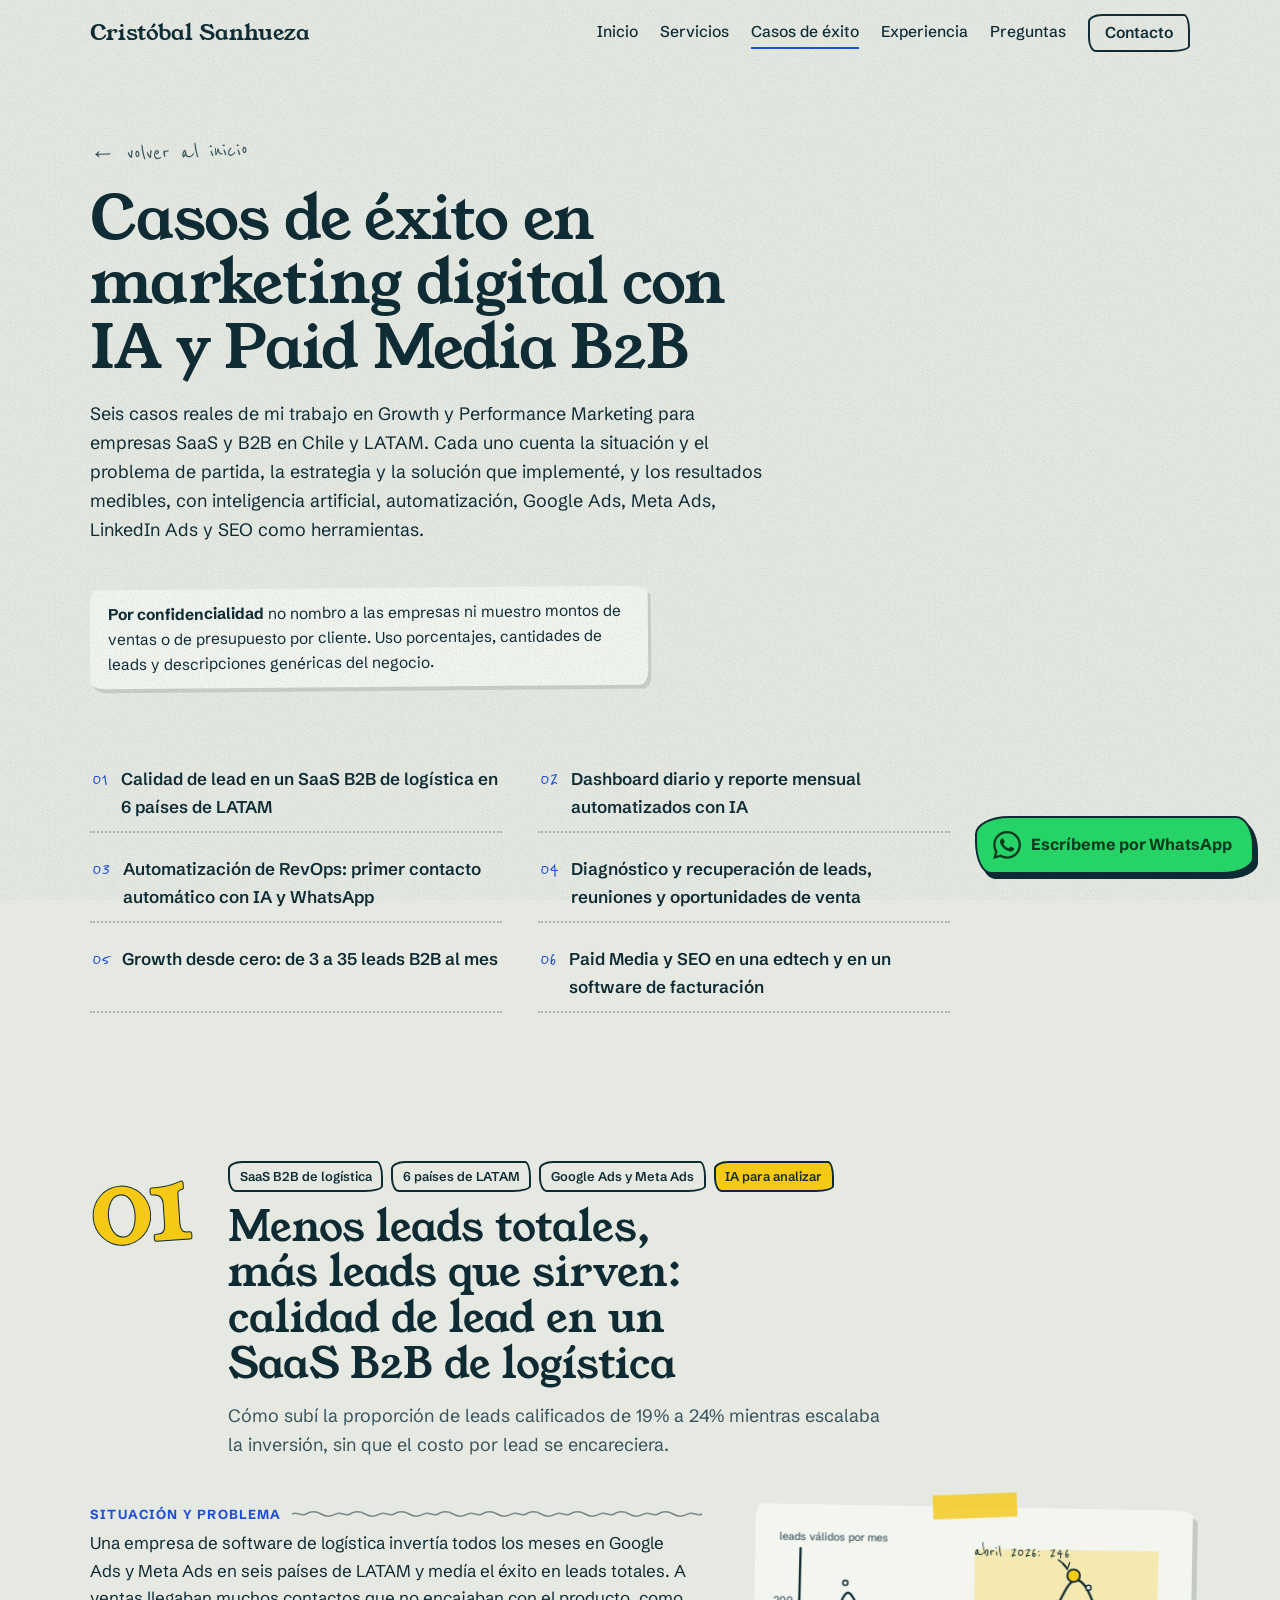
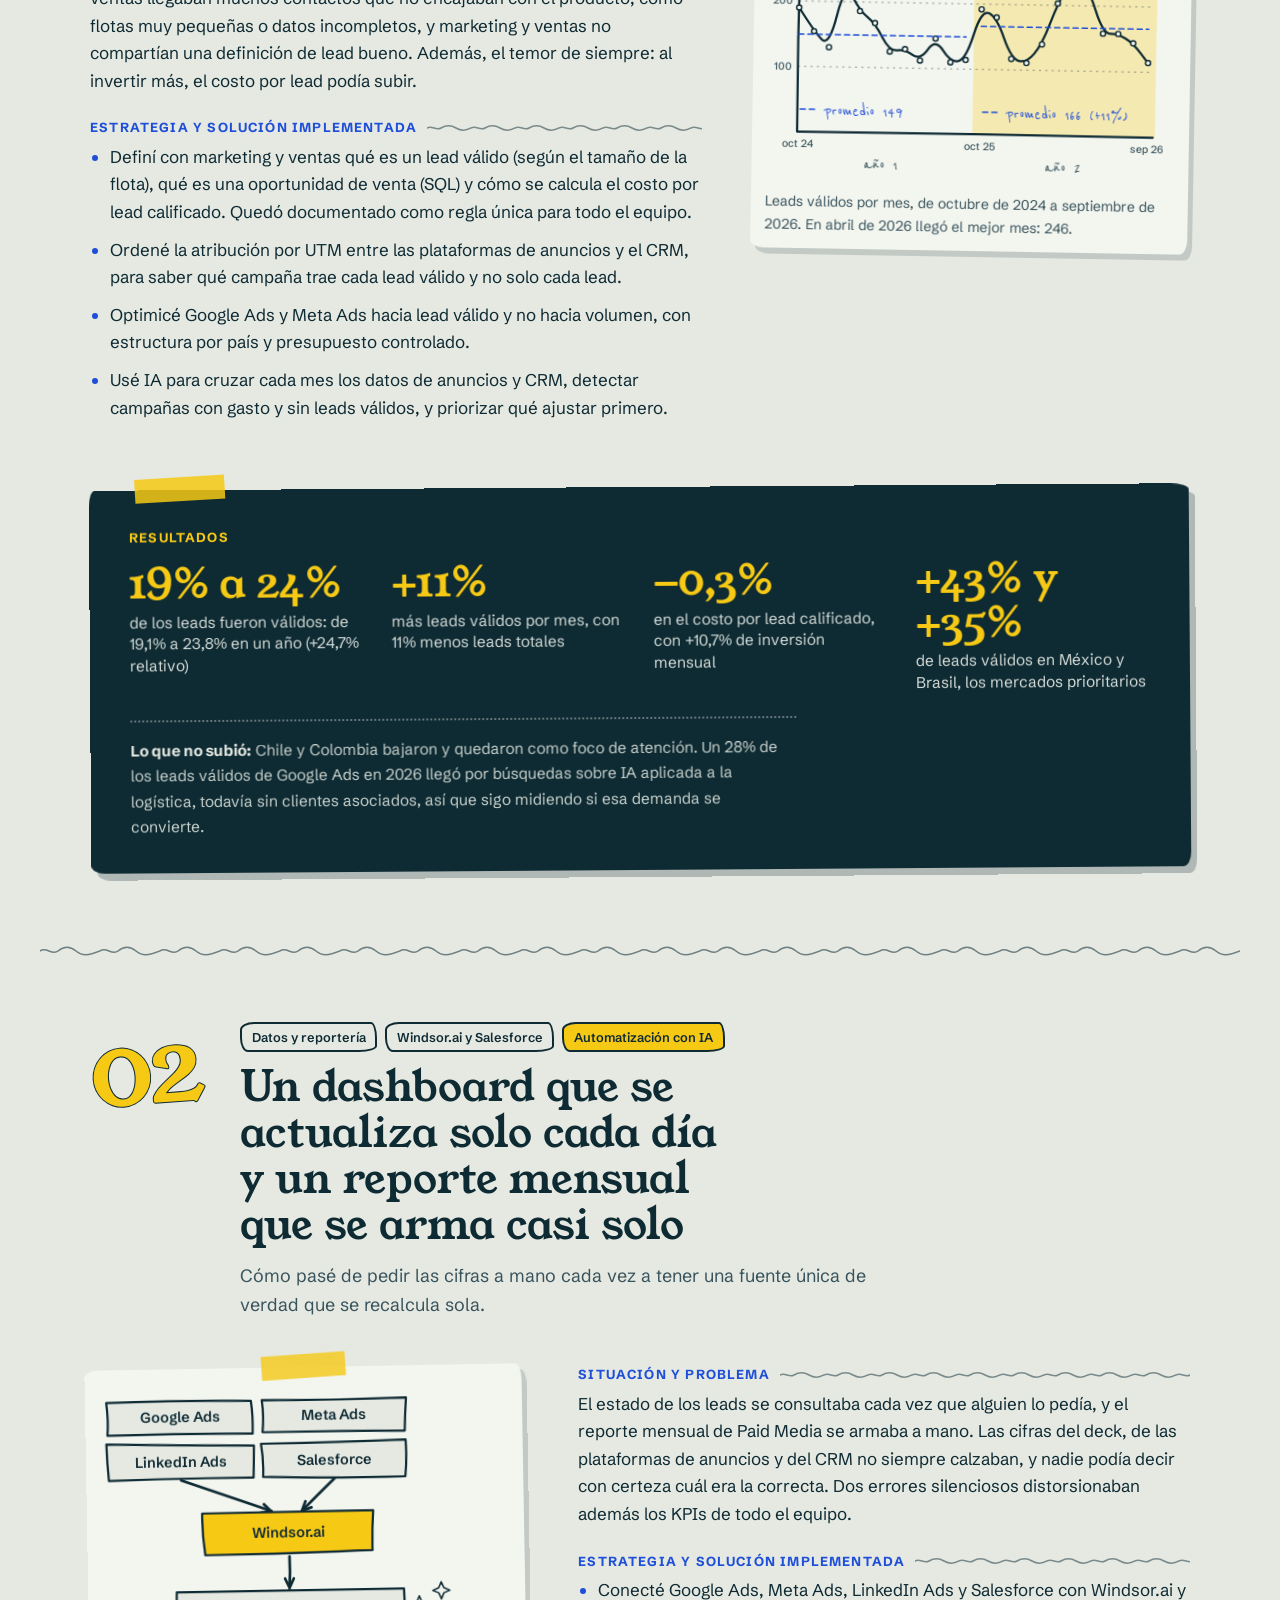
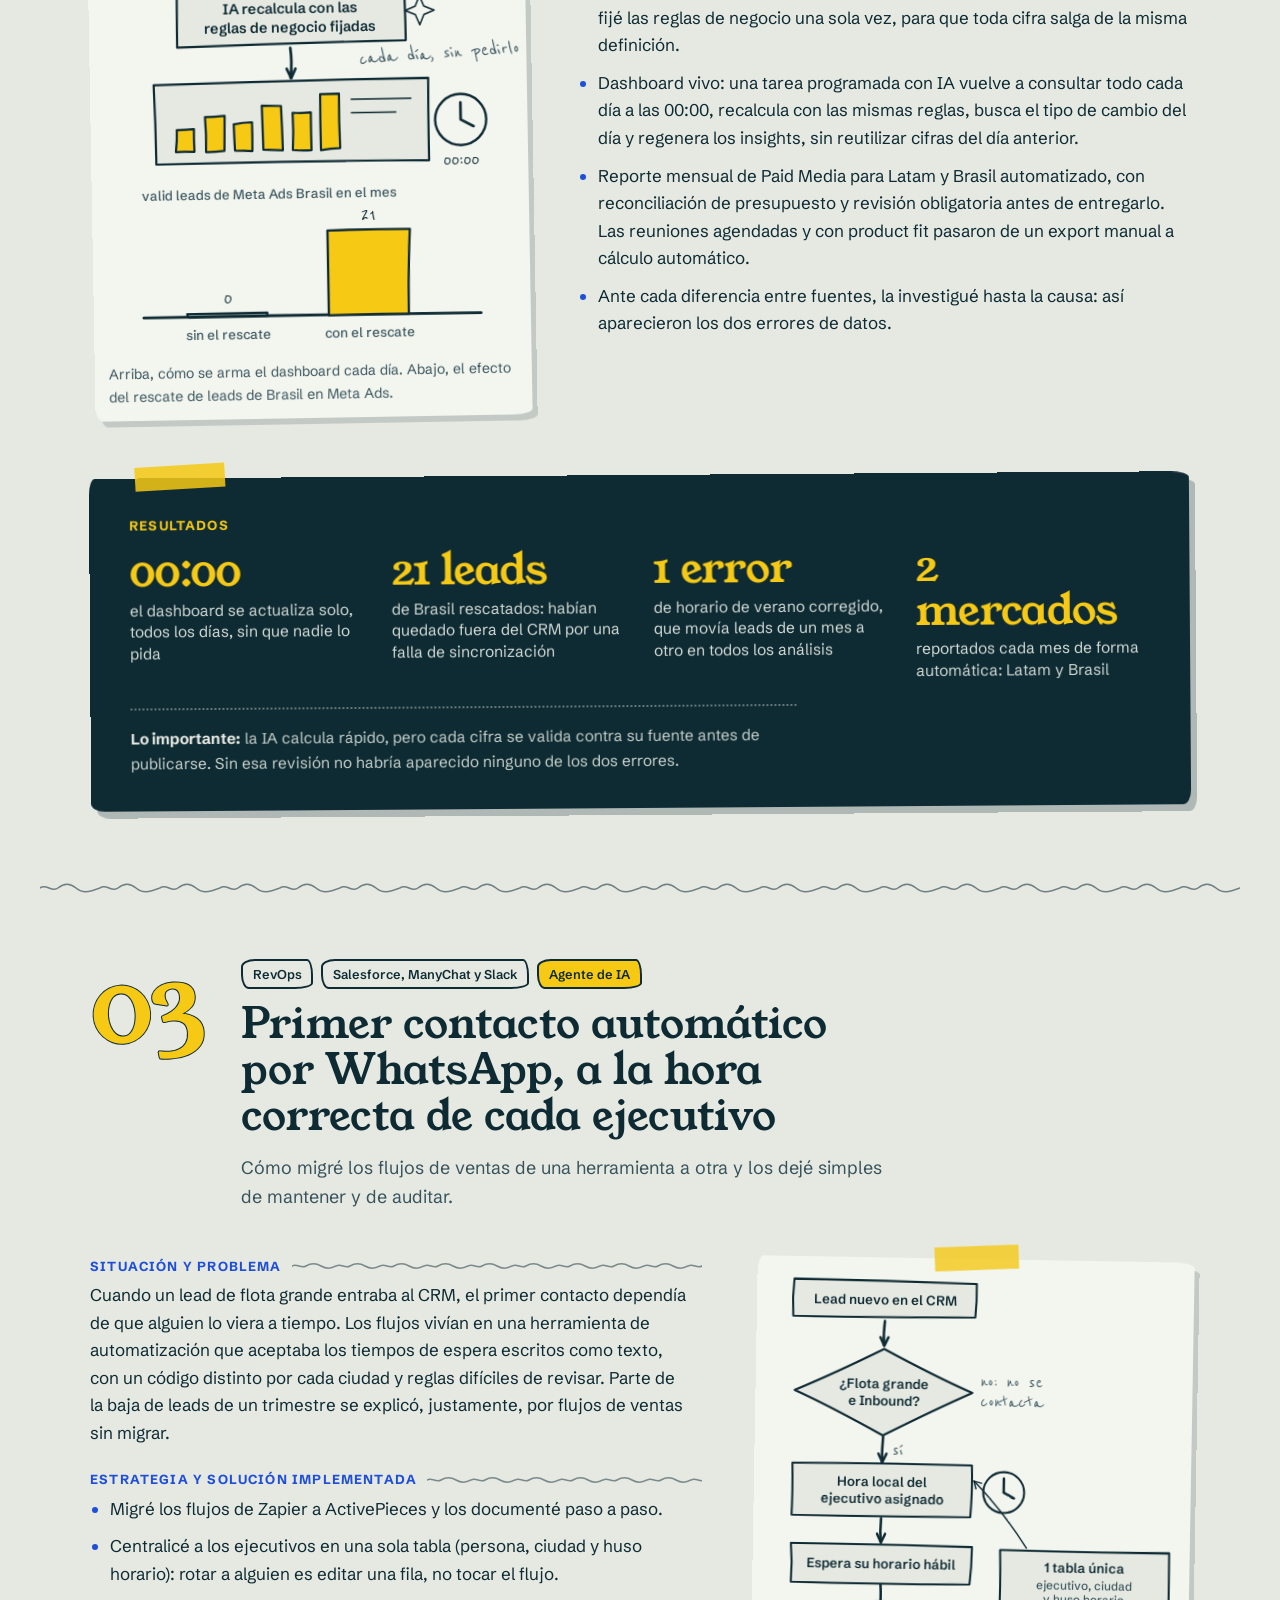
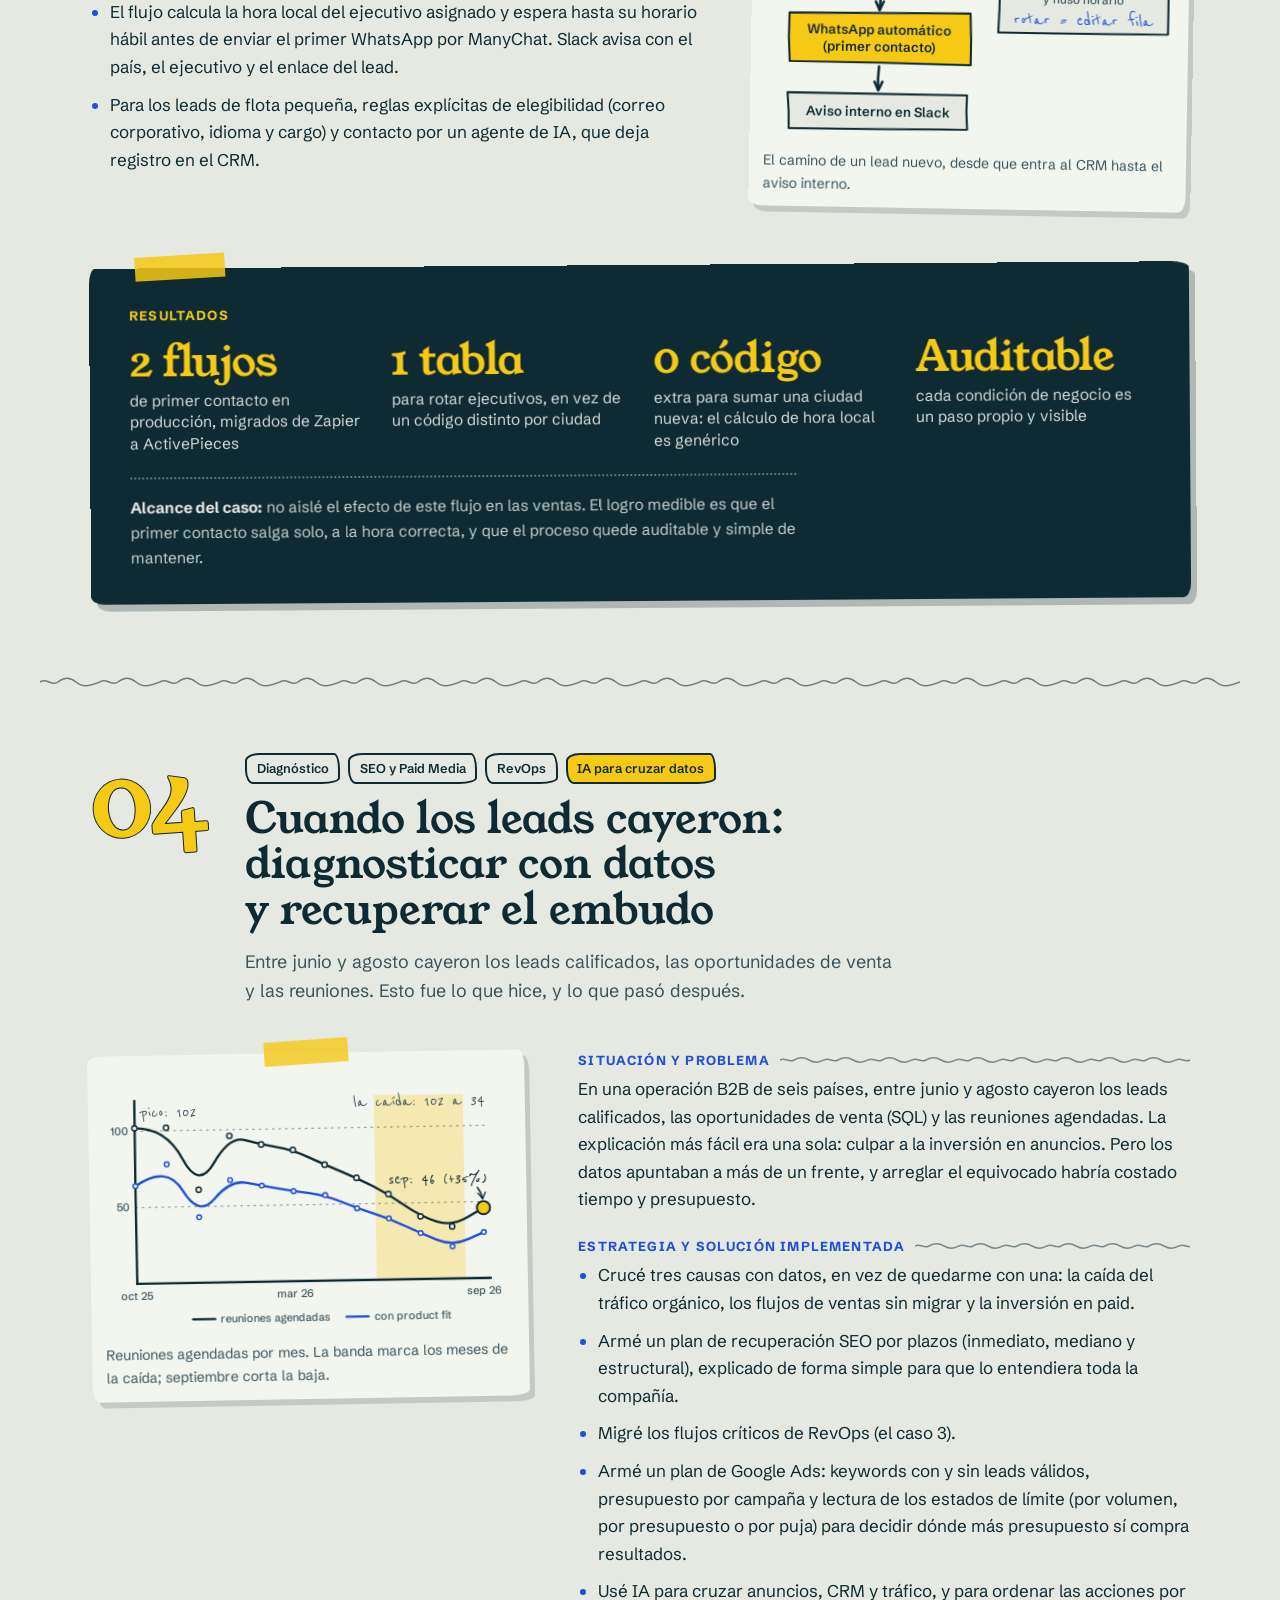
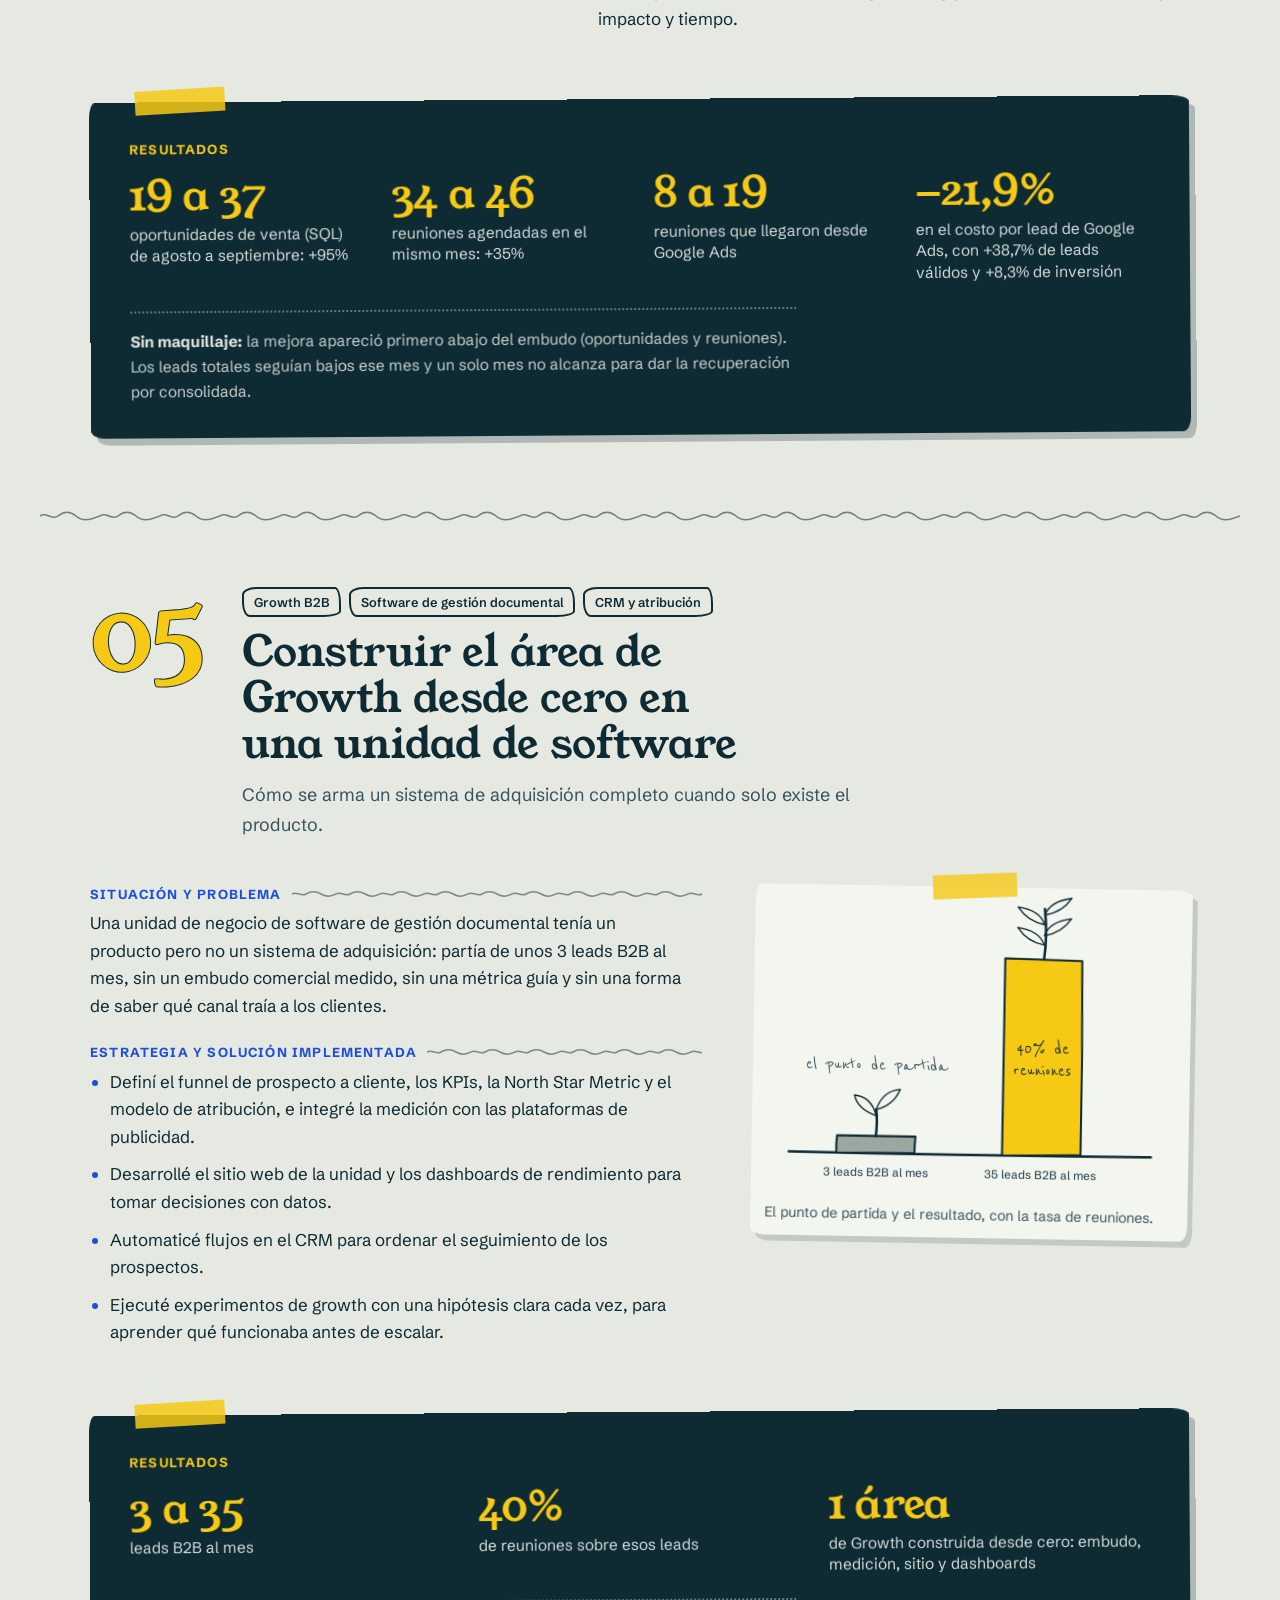
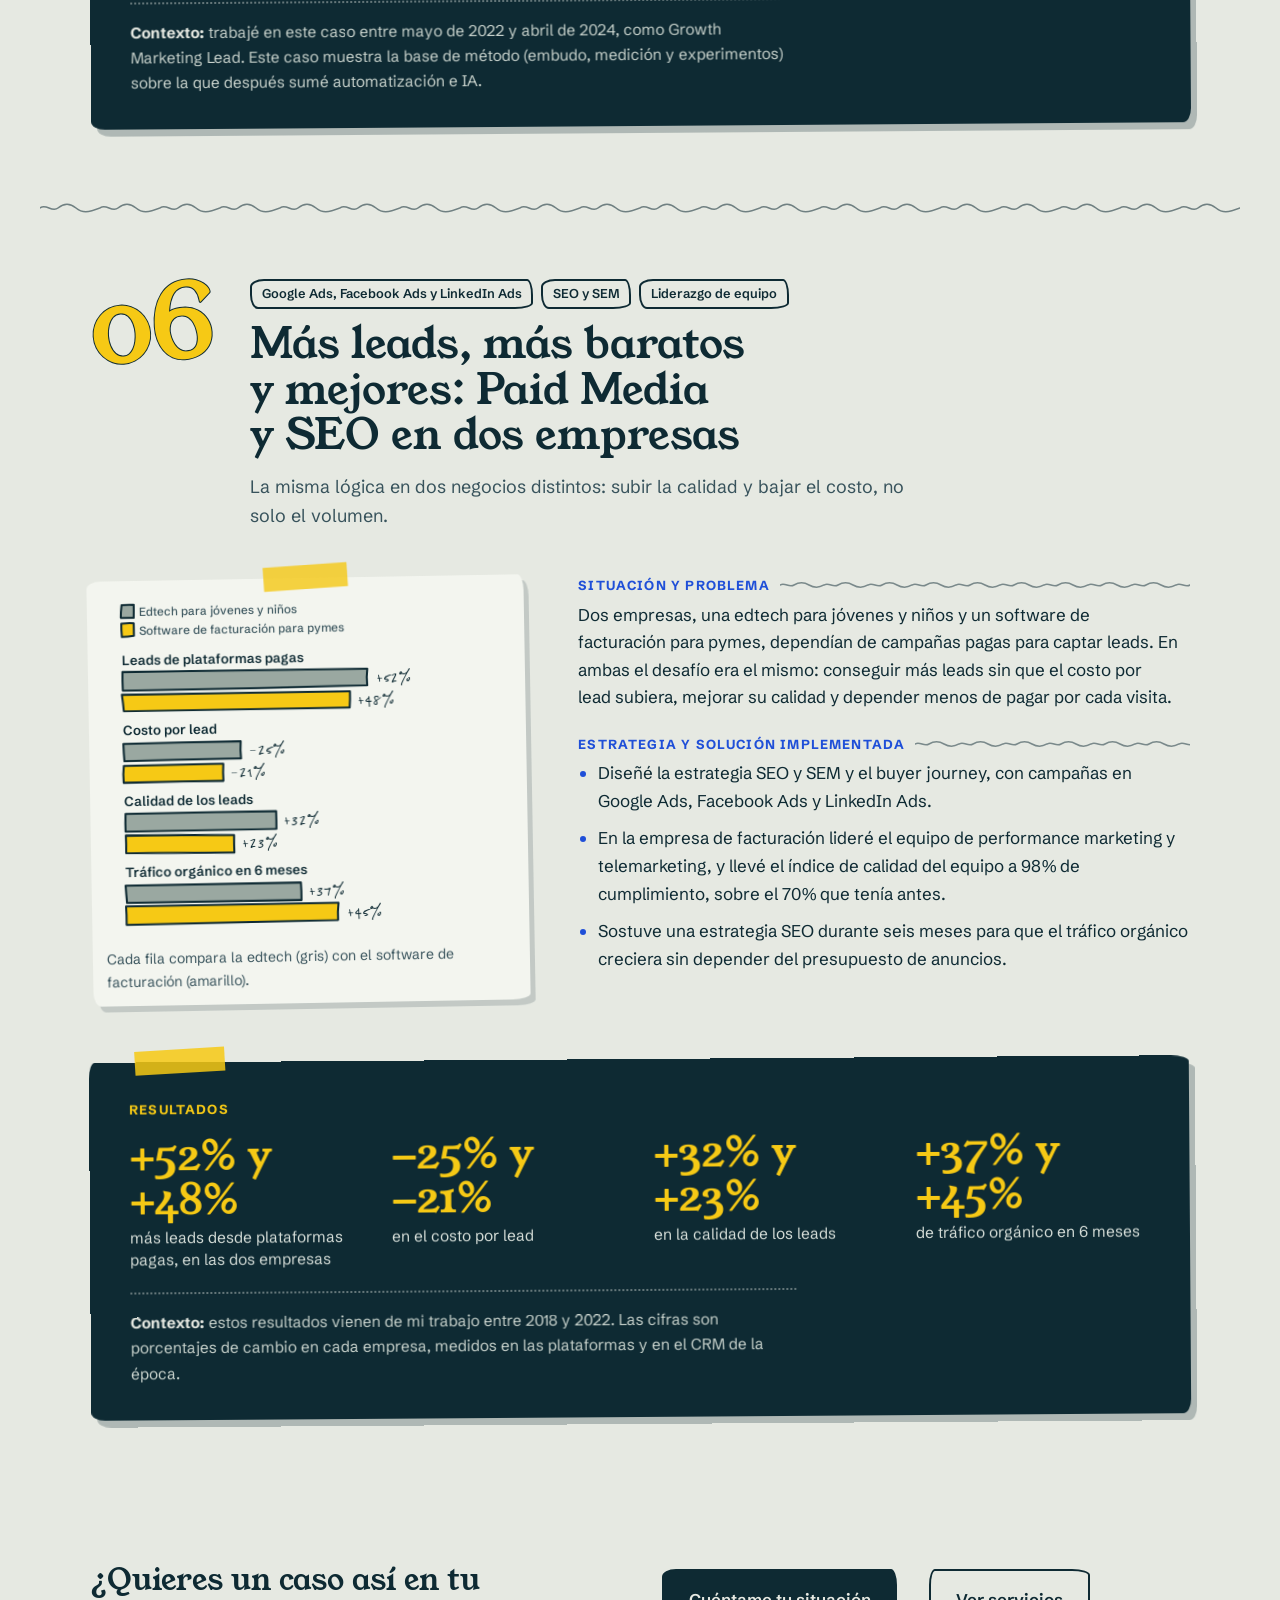
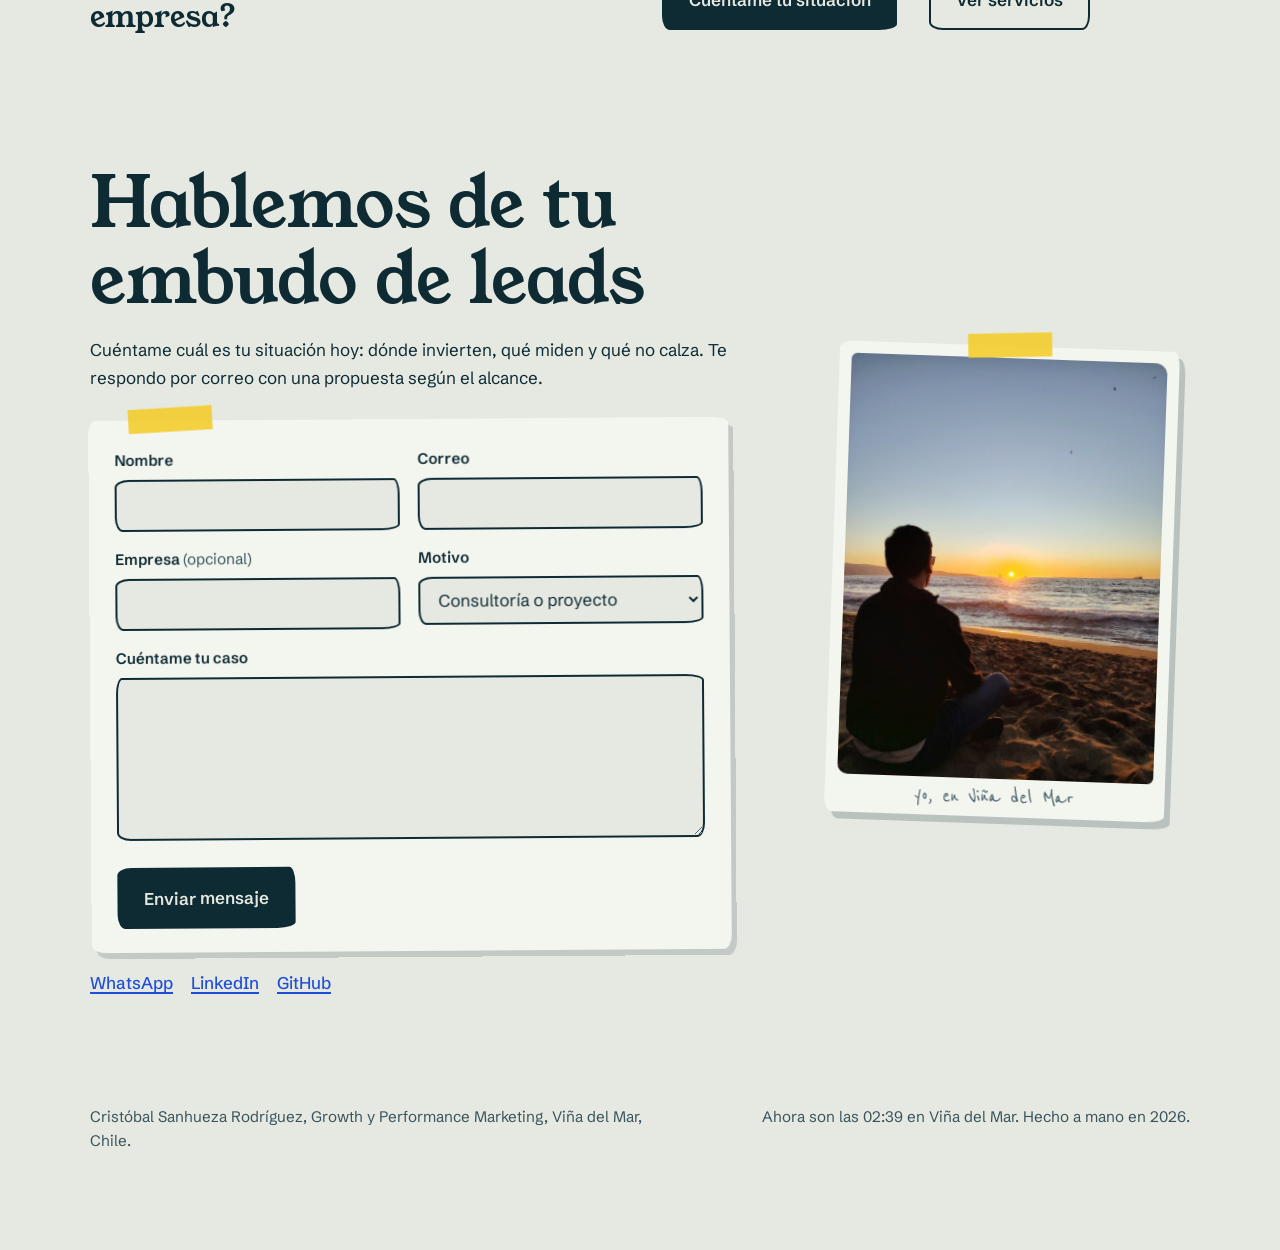
==== casos-de-exito.html @ 14b84a05 "Add files via upload Se agregan casos de exito. Pagina y sección en index" ====
<!doctype html>
<html lang="es-CL">
<head>
<!-- Google tag (gtag.js) -->
<script async src="https://www.googletagmanager.com/gtag/js?id=G-9M3X4PTR04"></script>
<script>
  window.dataLayer = window.dataLayer || [];
  function gtag(){dataLayer.push(arguments);}
  gtag('js', new Date());

  gtag('config', 'G-9M3X4PTR04');
</script>
<meta charset="utf-8">
<meta name="viewport" content="width=device-width, initial-scale=1">
<title>Casos de éxito en marketing digital con IA y Paid Media B2B | Cristóbal Sanhueza</title>
<meta name="description" content="Seis casos de éxito de marketing digital con inteligencia artificial, Paid Media, SEO y automatización para SaaS B2B en LATAM: situación, estrategia y resultados medibles.">
<meta name="author" content="Cristóbal Sanhueza Rodríguez">
<meta name="robots" content="index, follow, max-snippet:-1, max-image-preview:large, max-video-preview:-1">
<meta name="theme-color" content="#E6E9E2">
<link rel="canonical" href="https://cristobalsanhueza.cl/casos-de-exito.html">
<link rel="alternate" hreflang="es-CL" href="https://cristobalsanhueza.cl/casos-de-exito.html">
<link rel="alternate" hreflang="x-default" href="https://cristobalsanhueza.cl/casos-de-exito.html">

<meta property="og:type" content="article">
<meta property="og:site_name" content="Cristóbal Sanhueza">
<meta property="og:locale" content="es_CL">
<meta property="og:title" content="Casos de éxito en marketing digital con IA y Paid Media B2B | Cristóbal Sanhueza">
<meta property="og:description" content="Seis casos de éxito de marketing digital con inteligencia artificial, Paid Media, SEO y automatización para SaaS B2B en LATAM: situación, estrategia y resultados medibles.">
<meta property="og:url" content="https://cristobalsanhueza.cl/casos-de-exito.html">
<meta property="og:image" content="https://cristobalsanhueza.cl/assets/img/og-image.png">
<meta property="og:image:width" content="1200">
<meta property="og:image:height" content="630">
<meta property="og:image:alt" content="Cristóbal Sanhueza, Growth y Performance Marketing para SaaS B2B, junto a un embudo dibujado a mano">
<meta name="twitter:card" content="summary_large_image">
<meta name="twitter:title" content="Casos de éxito en marketing digital con IA y Paid Media B2B | Cristóbal Sanhueza">
<meta name="twitter:description" content="Seis casos de éxito de marketing digital con inteligencia artificial, Paid Media, SEO y automatización para SaaS B2B en LATAM: situación, estrategia y resultados medibles.">
<meta name="twitter:image" content="https://cristobalsanhueza.cl/assets/img/og-image.png">

<link rel="icon" href="data:image/svg+xml,%3Csvg xmlns='http://www.w3.org/2000/svg' viewBox='0 0 64 64'%3E%3Crect width='64' height='64' rx='14' fill='%230E2A33'/%3E%3Cpath d='M44 20c-4-5-14-6-20-1-6 5-6 15 0 20 6 5 16 4 20-1' fill='none' stroke='%23F6C915' stroke-width='6' stroke-linecap='round'/%3E%3C/svg%3E">

<link rel="preconnect" href="https://fonts.googleapis.com">
<link rel="preconnect" href="https://fonts.gstatic.com" crossorigin>
<link href="https://fonts.googleapis.com/css2?family=Reenie+Beanie&family=Schibsted+Grotesk:wght@400;500;600;700&family=Young+Serif&display=swap" rel="stylesheet">

<script type="application/ld+json">
{
  "@context": "https://schema.org",
  "@graph": [
    {
      "@type": "CollectionPage",
      "@id": "https://cristobalsanhueza.cl/casos-de-exito.html#pagina",
      "url": "https://cristobalsanhueza.cl/casos-de-exito.html",
      "name": "Casos de éxito en marketing digital con IA, Paid Media y Growth B2B | Cristóbal Sanhueza",
      "description": "Seis casos de éxito anonimizados de Cristóbal Sanhueza en marketing digital con inteligencia artificial, Paid Media, SEO y automatización para SaaS B2B en LATAM.",
      "inLanguage": "es-CL",
      "datePublished": "2026-10-20T20:30:00-03:00",
      "dateModified": "2026-10-20T20:30:00-03:00",
      "isPartOf": {
        "@id": "https://cristobalsanhueza.cl/#website"
      },
      "about": {
        "@id": "https://cristobalsanhueza.cl/#cristobal"
      },
      "author": {
        "@id": "https://cristobalsanhueza.cl/#cristobal"
      },
      "breadcrumb": {
        "@id": "https://cristobalsanhueza.cl/casos-de-exito.html#migas"
      },
      "mainEntity": {
        "@id": "https://cristobalsanhueza.cl/casos-de-exito.html#lista"
      }
    },
    {
      "@type": "BreadcrumbList",
      "@id": "https://cristobalsanhueza.cl/casos-de-exito.html#migas",
      "itemListElement": [
        {
          "@type": "ListItem",
          "position": 1,
          "name": "Inicio",
          "item": "https://cristobalsanhueza.cl/"
        },
        {
          "@type": "ListItem",
          "position": 2,
          "name": "Casos de éxito",
          "item": "https://cristobalsanhueza.cl/casos-de-exito.html"
        }
      ]
    },
    {
      "@type": "ItemList",
      "@id": "https://cristobalsanhueza.cl/casos-de-exito.html#lista",
      "name": "Casos de éxito en marketing digital con IA y Paid Media",
      "numberOfItems": 6,
      "itemListElement": [
        {
          "@type": "ListItem",
          "position": 1,
          "item": {
            "@type": "Article",
            "@id": "https://cristobalsanhueza.cl/casos-de-exito.html#caso-1",
            "url": "https://cristobalsanhueza.cl/casos-de-exito.html#caso-1",
            "headline": "Menos leads totales, más leads que sirven: calidad de lead en un SaaS B2B de logística",
            "description": "Cómo subí la proporción de leads calificados de 19% a 24% mientras escalaba la inversión, sin que el costo por lead se encareciera.",
            "inLanguage": "es-CL",
            "author": {
              "@id": "https://cristobalsanhueza.cl/#cristobal"
            },
            "datePublished": "2026-10-20T20:30:00-03:00",
            "dateModified": "2026-10-20T20:30:00-03:00",
            "isPartOf": {
              "@id": "https://cristobalsanhueza.cl/casos-de-exito.html#pagina"
            }
          }
        },
        {
          "@type": "ListItem",
          "position": 2,
          "item": {
            "@type": "Article",
            "@id": "https://cristobalsanhueza.cl/casos-de-exito.html#caso-2",
            "url": "https://cristobalsanhueza.cl/casos-de-exito.html#caso-2",
            "headline": "Un dashboard que se actualiza solo cada día y un reporte mensual que se arma casi solo",
            "description": "Cómo pasé de pedir las cifras a mano cada vez a tener una fuente única de verdad que se recalcula sola.",
            "inLanguage": "es-CL",
            "author": {
              "@id": "https://cristobalsanhueza.cl/#cristobal"
            },
            "datePublished": "2026-10-20T20:30:00-03:00",
            "dateModified": "2026-10-20T20:30:00-03:00",
            "isPartOf": {
              "@id": "https://cristobalsanhueza.cl/casos-de-exito.html#pagina"
            }
          }
        },
        {
          "@type": "ListItem",
          "position": 3,
          "item": {
            "@type": "Article",
            "@id": "https://cristobalsanhueza.cl/casos-de-exito.html#caso-3",
            "url": "https://cristobalsanhueza.cl/casos-de-exito.html#caso-3",
            "headline": "Primer contacto automático por WhatsApp, a la hora correcta de cada ejecutivo",
            "description": "Cómo migré los flujos de ventas de una herramienta a otra y los dejé simples de mantener y de auditar.",
            "inLanguage": "es-CL",
            "author": {
              "@id": "https://cristobalsanhueza.cl/#cristobal"
            },
            "datePublished": "2026-10-20T20:30:00-03:00",
            "dateModified": "2026-10-20T20:30:00-03:00",
            "isPartOf": {
              "@id": "https://cristobalsanhueza.cl/casos-de-exito.html#pagina"
            }
          }
        },
        {
          "@type": "ListItem",
          "position": 4,
          "item": {
            "@type": "Article",
            "@id": "https://cristobalsanhueza.cl/casos-de-exito.html#caso-4",
            "url": "https://cristobalsanhueza.cl/casos-de-exito.html#caso-4",
            "headline": "Cuando los leads cayeron: diagnosticar con datos y recuperar el embudo",
            "description": "Entre junio y agosto cayeron los leads calificados, las oportunidades de venta y las reuniones. Esto fue lo que hice, y lo que pasó después.",
            "inLanguage": "es-CL",
            "author": {
              "@id": "https://cristobalsanhueza.cl/#cristobal"
            },
            "datePublished": "2026-10-20T20:30:00-03:00",
            "dateModified": "2026-10-20T20:30:00-03:00",
            "isPartOf": {
              "@id": "https://cristobalsanhueza.cl/casos-de-exito.html#pagina"
            }
          }
        },
        {
          "@type": "ListItem",
          "position": 5,
          "item": {
            "@type": "Article",
            "@id": "https://cristobalsanhueza.cl/casos-de-exito.html#caso-5",
            "url": "https://cristobalsanhueza.cl/casos-de-exito.html#caso-5",
            "headline": "Construir el área de Growth desde cero en una unidad de software",
            "description": "Cómo se arma un sistema de adquisición completo cuando solo existe el producto.",
            "inLanguage": "es-CL",
            "author": {
              "@id": "https://cristobalsanhueza.cl/#cristobal"
            },
            "datePublished": "2026-10-20T20:30:00-03:00",
            "dateModified": "2026-10-20T20:30:00-03:00",
            "isPartOf": {
              "@id": "https://cristobalsanhueza.cl/casos-de-exito.html#pagina"
            }
          }
        },
        {
          "@type": "ListItem",
          "position": 6,
          "item": {
            "@type": "Article",
            "@id": "https://cristobalsanhueza.cl/casos-de-exito.html#caso-6",
            "url": "https://cristobalsanhueza.cl/casos-de-exito.html#caso-6",
            "headline": "Más leads, más baratos y mejores: Paid Media y SEO en dos empresas",
            "description": "La misma lógica en dos negocios distintos: subir la calidad y bajar el costo, no solo el volumen.",
            "inLanguage": "es-CL",
            "author": {
              "@id": "https://cristobalsanhueza.cl/#cristobal"
            },
            "datePublished": "2026-10-20T20:30:00-03:00",
            "dateModified": "2026-10-20T20:30:00-03:00",
            "isPartOf": {
              "@id": "https://cristobalsanhueza.cl/casos-de-exito.html#pagina"
            }
          }
        }
      ]
    }
  ]
}
</script>

<script>document.documentElement.className+=' js';</script>
<link rel="stylesheet" href="assets/css/styles.css">
</head>
<body>
<a class="saltar" href="#contenido">Saltar al contenido</a>

<header class="cabecera" id="cabecera">
  <div class="wrap">
    <nav class="nav" aria-label="Principal">
      <a class="marca" href="/">Cristóbal Sanhueza</a>
      <button class="burger" type="button" id="burger" aria-expanded="false" aria-controls="menu" aria-label="Abrir menú" hidden>
        <span class="burger-raya"></span><span class="burger-raya"></span><span class="burger-raya"></span>
      </button>
      <ul id="menu">
        <li><a href="/">Inicio</a></li>
        <li><a href="/#servicios">Servicios</a></li>
        <li><a href="#casos">Casos de éxito</a></li>
        <li><a href="/#experiencia">Experiencia</a></li>
        <li><a href="/#preguntas">Preguntas</a></li>
        <li><a href="#contacto" class="nav-cta">Contacto</a></li>
      </ul>
    </nav>
  </div>
</header>

<main id="contenido">

<section class="casos-intro" id="casos" aria-labelledby="titulo">
  <div class="wrap">
    <a class="volver" href="/">&larr; volver al inicio</a>
    <h1 id="titulo">Casos de éxito en marketing digital con IA y Paid Media B2B</h1>
    <p class="lede">Seis casos reales de mi trabajo en Growth y Performance Marketing para empresas SaaS y B2B en Chile y LATAM. Cada uno cuenta la situación y el problema de partida, la estrategia y la solución que implementé, y los resultados medibles, con inteligencia artificial, automatización, Google Ads, Meta Ads, LinkedIn Ads y SEO como herramientas.</p>
    <p class="confi"><strong>Por confidencialidad</strong> no nombro a las empresas ni muestro montos de ventas o de presupuesto por cliente. Uso porcentajes, cantidades de leads y descripciones genéricas del negocio.</p>
    <ol class="indice-casos" aria-label="Índice de casos"><li><a href="#caso-1">Calidad de lead en un SaaS B2B de logística en 6 países de LATAM</a></li><li><a href="#caso-2">Dashboard diario y reporte mensual automatizados con IA</a></li><li><a href="#caso-3">Automatización de RevOps: primer contacto automático con IA y WhatsApp</a></li><li><a href="#caso-4">Diagnóstico y recuperación de leads, reuniones y oportunidades de venta</a></li><li><a href="#caso-5">Growth desde cero: de 3 a 35 leads B2B al mes</a></li><li><a href="#caso-6">Paid Media y SEO en una edtech y en un software de facturación</a></li></ol>
  </div>
</section>

<article class="caso" id="caso-1" aria-labelledby="caso-1-t">
  <div class="wrap">
    <header class="caso-cab">
      <span class="caso-n" aria-hidden="true">01</span>
      <div>
        <ul class="tags" aria-label="Etiquetas del caso"><li class="tag">SaaS B2B de logística</li><li class="tag">6 países de LATAM</li><li class="tag">Google Ads y Meta Ads</li><li class="tag tag--ia">IA para analizar</li></ul>
        <h2 id="caso-1-t">Menos leads totales, más leads que sirven: calidad de lead en un SaaS B2B de logística</h2>
        <p class="bajada">Cómo subí la proporción de leads calificados de 19% a 24% mientras escalaba la inversión, sin que el costo por lead se encareciera.</p>
      </div>
    </header>
    <div class="caso-cuerpo">
      <div class="caso-texto">
        <div class="bloque">
          <h3>Situación y problema</h3>
          <p>Una empresa de software de logística invertía todos los meses en Google Ads y Meta Ads en seis países de LATAM y medía el éxito en leads totales. A ventas llegaban muchos contactos que no encajaban con el producto, como flotas muy pequeñas o datos incompletos, y marketing y ventas no compartían una definición de lead bueno. Además, el temor de siempre: al invertir más, el costo por lead podía subir.</p>
        </div>
        <div class="bloque">
          <h3>Estrategia y solución implementada</h3>
          <ul><li>Definí con marketing y ventas qué es un lead válido (según el tamaño de la flota), qué es una oportunidad de venta (SQL) y cómo se calcula el costo por lead calificado. Quedó documentado como regla única para todo el equipo.</li><li>Ordené la atribución por UTM entre las plataformas de anuncios y el CRM, para saber qué campaña trae cada lead válido y no solo cada lead.</li><li>Optimicé Google Ads y Meta Ads hacia lead válido y no hacia volumen, con estructura por país y presupuesto controlado.</li><li>Usé IA para cruzar cada mes los datos de anuncios y CRM, detectar campañas con gasto y sin leads válidos, y priorizar qué ajustar primero.</li></ul>
        </div>
      </div>
      <figure class="caso-fig">
        <svg class="graf" viewBox="0 0 580 372" role="img" aria-labelledby="g1-t g1-d"><title id="g1-t">Leads válidos por mes durante 24 meses</title><desc id="g1-d">Línea con los leads válidos mensuales de octubre de 2024 a septiembre de 2026. El promedio mensual sube de 149 en el año 1 a 166 en el año 2, con un máximo de 246 en abril de 2026.</desc><path class="bruma" d="M291.2 36.5 Q421.8 35.6 552.3 35.9 Q550.6 168.0 551.3 300.7 Q422.2 299.3 292.7 300.0 Q292.7 167.6 291.2 36.5Z"/><path class="gr" d="M44 207.4 L548 207.4"/><text class="s" x="36.0" y="212.4" text-anchor="end">100</text><path class="gr" d="M44 114.8 L548 114.8"/><text class="s" x="36.0" y="119.8" text-anchor="end">200</text><path class="lin" d="M44.5 300.2 Q295.1 298.5 548.4 300.1"/><path class="lin" d="M44.0 299.6 Q42.5 169.5 44.5 39.9"/><path class="lin" d="M44.0 124.1 Q65.6 157.4 76.3 168.5 Q87.1 179.6 97.9 133.8 Q108.7 88.0 119.5 107.9 Q130.3 127.8 141.0 136.1 Q151.8 144.4 162.6 164.4 Q173.4 184.3 184.2 182.4 Q195.0 180.6 205.7 188.4 Q216.5 196.3 227.3 180.6 Q238.1 164.8 248.9 181.5 Q259.7 198.1 270.4 196.3 Q281.2 194.4 292.0 158.3 Q302.8 122.2 313.6 127.8 Q324.3 133.3 335.1 162.5 Q345.9 191.7 356.7 194.4 Q367.5 197.2 378.3 183.8 Q389.0 170.4 399.8 141.2 Q410.6 112.0 421.4 92.1 Q432.2 72.2 443.0 80.6 Q453.7 88.9 464.5 121.3 Q475.3 153.7 486.1 153.7 Q496.9 153.7 507.7 160.2 Q518.4 166.7 529.2 180.6 L540.0 194.4"/><circle cx="44.0" cy="124.1" r="3.6" fill="#F3F5EF" stroke="#0E2A33" stroke-width="2"/><circle cx="65.6" cy="157.4" r="3.6" fill="#F3F5EF" stroke="#0E2A33" stroke-width="2"/><circle cx="87.1" cy="179.6" r="3.6" fill="#F3F5EF" stroke="#0E2A33" stroke-width="2"/><circle cx="108.7" cy="88.0" r="3.6" fill="#F3F5EF" stroke="#0E2A33" stroke-width="2"/><circle cx="130.3" cy="127.8" r="3.6" fill="#F3F5EF" stroke="#0E2A33" stroke-width="2"/><circle cx="151.8" cy="144.4" r="3.6" fill="#F3F5EF" stroke="#0E2A33" stroke-width="2"/><circle cx="173.4" cy="184.3" r="3.6" fill="#F3F5EF" stroke="#0E2A33" stroke-width="2"/><circle cx="195.0" cy="180.6" r="3.6" fill="#F3F5EF" stroke="#0E2A33" stroke-width="2"/><circle cx="216.5" cy="196.3" r="3.6" fill="#F3F5EF" stroke="#0E2A33" stroke-width="2"/><circle cx="238.1" cy="164.8" r="3.6" fill="#F3F5EF" stroke="#0E2A33" stroke-width="2"/><circle cx="259.7" cy="198.1" r="3.6" fill="#F3F5EF" stroke="#0E2A33" stroke-width="2"/><circle cx="281.2" cy="194.4" r="3.6" fill="#F3F5EF" stroke="#0E2A33" stroke-width="2"/><circle cx="302.8" cy="122.2" r="3.6" fill="#F3F5EF" stroke="#0E2A33" stroke-width="2"/><circle cx="324.3" cy="133.3" r="3.6" fill="#F3F5EF" stroke="#0E2A33" stroke-width="2"/><circle cx="345.9" cy="191.7" r="3.6" fill="#F3F5EF" stroke="#0E2A33" stroke-width="2"/><circle cx="367.5" cy="197.2" r="3.6" fill="#F3F5EF" stroke="#0E2A33" stroke-width="2"/><circle cx="389.0" cy="170.4" r="3.6" fill="#F3F5EF" stroke="#0E2A33" stroke-width="2"/><circle cx="410.6" cy="112.0" r="3.6" fill="#F3F5EF" stroke="#0E2A33" stroke-width="2"/><circle cx="453.7" cy="88.9" r="3.6" fill="#F3F5EF" stroke="#0E2A33" stroke-width="2"/><circle cx="475.3" cy="153.7" r="3.6" fill="#F3F5EF" stroke="#0E2A33" stroke-width="2"/><circle cx="496.9" cy="153.7" r="3.6" fill="#F3F5EF" stroke="#0E2A33" stroke-width="2"/><circle cx="518.4" cy="166.7" r="3.6" fill="#F3F5EF" stroke="#0E2A33" stroke-width="2"/><circle cx="540.0" cy="194.4" r="3.6" fill="#F3F5EF" stroke="#0E2A33" stroke-width="2"/><circle cx="432.2" cy="72.2" r="9" fill="#F6C915" stroke="#0E2A33" stroke-width="2.6"/><path d="M44.0 161.7 L281.2 161.7" stroke="#1F4FD8" stroke-width="2.4" stroke-dasharray="7 6" stroke-linecap="round" fill="none"/><path d="M302.8 146.4 L540.0 146.4" stroke="#1F4FD8" stroke-width="2.4" stroke-dasharray="7 6" stroke-linecap="round" fill="none"/><path d="M48.0 268 L74.0 268" stroke="#1F4FD8" stroke-width="2.4" stroke-dasharray="7 6" stroke-linecap="round" fill="none"/><text class="mr" x="82.0" y="276.0" text-anchor="start">promedio 149</text><path d="M306.8 268 L332.8 268" stroke="#1F4FD8" stroke-width="2.4" stroke-dasharray="7 6" stroke-linecap="round" fill="none"/><text class="mr" x="340.8" y="276.0" text-anchor="start">promedio 166 (+11%)</text><text class="mt" x="426.2" y="46.2" text-anchor="end">abril 2026: 246</text><path class="fin" d="M410.2 50.2 Q422.2 58.2 423.2 63.2"/><path class="fin" d="M416.6 55.7 L423.2 63.2 L426.4 53.7"/><text class="s" x="44.0" y="322.0" text-anchor="middle">oct 24</text><text class="s" x="302.8" y="322.0" text-anchor="middle">oct 25</text><text class="s" x="540.0" y="322.0" text-anchor="middle">sep 26</text><text class="m" x="162.6" y="352.0" text-anchor="middle">año 1</text><text class="m" x="421.4" y="352.0" text-anchor="middle">año 2</text><text class="s" x="14.0" y="28.0" text-anchor="start">leads válidos por mes</text></svg>
        <figcaption>Leads válidos por mes, de octubre de 2024 a septiembre de 2026. En abril de 2026 llegó el mejor mes: 246.</figcaption>
      </figure>
    </div>
    <div class="caso-res">
      <h3>Resultados</h3>
      <ul class="cifras"><li><span class="fig">19% a 24%</span><span class="q">de los leads fueron válidos: de 19,1% a 23,8% en un año (+24,7% relativo)</span></li><li><span class="fig">+11%</span><span class="q">más leads válidos por mes, con 11% menos leads totales</span></li><li><span class="fig">−0,3%</span><span class="q">en el costo por lead calificado, con +10,7% de inversión mensual</span></li><li><span class="fig">+43% y +35%</span><span class="q">de leads válidos en México y Brasil, los mercados prioritarios</span></li></ul>
      <p class="honesto-caso"><strong>Lo que no subió:</strong> Chile y Colombia bajaron y quedaron como foco de atención. Un 28% de los leads válidos de Google Ads en 2026 llegó por búsquedas sobre IA aplicada a la logística, todavía sin clientes asociados, así que sigo midiendo si esa demanda se convierte.</p>
    </div>
  </div>
</article>
<article class="caso" id="caso-2" aria-labelledby="caso-2-t">
  <div class="wrap">
    <header class="caso-cab">
      <span class="caso-n" aria-hidden="true">02</span>
      <div>
        <ul class="tags" aria-label="Etiquetas del caso"><li class="tag">Datos y reportería</li><li class="tag">Windsor.ai y Salesforce</li><li class="tag tag--ia">Automatización con IA</li></ul>
        <h2 id="caso-2-t">Un dashboard que se actualiza solo cada día y un reporte mensual que se arma casi solo</h2>
        <p class="bajada">Cómo pasé de pedir las cifras a mano cada vez a tener una fuente única de verdad que se recalcula sola.</p>
      </div>
    </header>
    <div class="caso-cuerpo">
      <div class="caso-texto">
        <div class="bloque">
          <h3>Situación y problema</h3>
          <p>El estado de los leads se consultaba cada vez que alguien lo pedía, y el reporte mensual de Paid Media se armaba a mano. Las cifras del deck, de las plataformas de anuncios y del CRM no siempre calzaban, y nadie podía decir con certeza cuál era la correcta. Dos errores silenciosos distorsionaban además los KPIs de todo el equipo.</p>
        </div>
        <div class="bloque">
          <h3>Estrategia y solución implementada</h3>
          <ul><li>Conecté Google Ads, Meta Ads, LinkedIn Ads y Salesforce con Windsor.ai y fijé las reglas de negocio una sola vez, para que toda cifra salga de la misma definición.</li><li>Dashboard vivo: una tarea programada con IA vuelve a consultar todo cada día a las 00:00, recalcula con las mismas reglas, busca el tipo de cambio del día y regenera los insights, sin reutilizar cifras del día anterior.</li><li>Reporte mensual de Paid Media para Latam y Brasil automatizado, con reconciliación de presupuesto y revisión obligatoria antes de entregarlo. Las reuniones agendadas y con product fit pasaron de un export manual a cálculo automático.</li><li>Ante cada diferencia entre fuentes, la investigué hasta la causa: así aparecieron los dos errores de datos.</li></ul>
        </div>
      </div>
      <figure class="caso-fig">
        <svg class="graf" viewBox="0 0 480 468" role="img" aria-labelledby="g2-t g2-d"><title id="g2-t">Cómo se actualiza el dashboard cada día</title><desc id="g2-d">Diagrama: Google Ads, Meta Ads, LinkedIn Ads y Salesforce alimentan a Windsor.ai; una IA recalcula con las reglas de negocio fijadas y el dashboard se actualiza solo a las 00:00 de cada día.</desc><path class="caja" d="M8.5 19.4 Q92.0 17.6 178.3 19.9 Q180.7 37.9 179.8 58.2 Q95.8 56.8 9.3 57.9 Q11.0 40.4 8.5 19.4Z"/><text class="t" x="95.0" y="44.0" text-anchor="middle">Google Ads</text><path class="caja" d="M191.1 19.2 Q277.6 20.8 360.4 19.0 Q358.9 37.9 358.3 57.9 Q274.7 56.8 191.4 56.7 Q193.5 37.4 191.1 19.2Z"/><text class="t" x="275.0" y="44.0" text-anchor="middle">Meta Ads</text><path class="caja" d="M7.9 68.2 Q93.2 70.7 181.0 72.2 Q180.7 91.6 180.0 110.0 Q93.7 109.1 10.2 111.1 Q8.4 91.5 7.9 68.2Z"/><text class="t" x="95.0" y="96.0" text-anchor="middle">LinkedIn Ads</text><path class="caja" d="M189.3 70.4 Q275.0 70.1 359.1 68.3 Q360.4 91.8 358.1 111.4 Q274.2 112.6 191.2 109.4 Q192.3 90.3 189.3 70.4Z"/><text class="t" x="275.0" y="96.0" text-anchor="middle">Salesforce</text><path class="lin" d="M94.9 111.7 Q149.0 131.0 200.5 149.6"/><path class="lin" d="M188.0 151.1 L200.0 150.0 L191.5 141.5"/><path class="lin" d="M275.3 112.0 Q253.8 132.2 236.4 149.5"/><path class="lin" d="M240.3 138.8 L236.0 150.0 L247.3 146.0"/><path class="senal" d="M118.9 151.1 Q220.4 150.7 319.6 150.6 Q317.8 175.9 318.1 197.3 Q220.0 199.7 121.8 200.1 Q118.3 174.3 118.9 151.1Z"/><text class="t" x="220.0" y="181.0" text-anchor="middle">Windsor.ai</text><path class="lin" d="M220.5 203.1 Q221.3 222.6 219.9 240.1"/><path class="lin" d="M214.9 229.1 L220.0 240.0 L225.1 229.1"/><path class="caja" d="M87.5 243.2 Q218.7 243.5 354.2 243.0 Q355.3 275.0 355.2 303.8 Q221.4 304.9 86.8 308.0 Q86.8 277.6 87.5 243.2Z"/><text class="t" x="220.0" y="270.0" text-anchor="middle">IA recalcula con las</text><text class="t" x="220.0" y="292.0" text-anchor="middle">reglas de negocio fijadas</text><path class="fin" d="M372 252 l5 12 l12 5 l-12 5 l-5 12 l-5 -12 l-12 -5 l12 -5 z" fill="#F6C915"/><path class="fin" d="M398 236 l3 7 l7 3 l-7 3 l-3 7 l-3 -7 l-7 -3 l7 -3 z" fill="#F6C915"/><path class="lin" d="M219.5 310.5 Q221.6 327.1 219.4 345.9"/><path class="lin" d="M214.9 335.1 L220.0 346.0 L225.1 335.1"/><path class="caja" d="M58.4 351.6 Q218.1 348.6 380.7 348.4 Q379.9 397.7 380.2 445.2 Q220.3 443.0 60.0 444.8 Q60.1 399.8 58.4 351.6Z"/><path class="senal" d="M84.7 404.7 Q94.1 404.8 104.8 403.9 Q104.4 416.2 105.0 430.6 Q93.8 430.1 83.2 430.5 Q84.9 417.1 84.7 404.7Z"/><path class="senal" d="M118.0 390.1 Q129.1 390.1 141.1 389.0 Q140.7 409.7 140.2 430.0 Q128.4 431.3 118.6 431.1 Q119.4 410.3 118.0 390.1Z"/><path class="senal" d="M151.6 399.2 Q162.6 396.9 173.1 397.0 Q173.4 413.7 173.0 430.8 Q162.8 430.0 152.6 429.9 Q151.9 413.9 151.6 399.2Z"/><path class="senal" d="M184.9 377.8 Q195.9 378.1 207.4 378.5 Q208.4 405.6 208.8 430.5 Q196.3 429.9 185.9 429.4 Q185.4 404.1 184.9 377.8Z"/><path class="senal" d="M220.9 386.7 Q231.0 387.6 242.3 386.6 Q242.1 409.0 242.4 430.9 Q232.2 431.8 220.5 430.4 Q221.9 407.4 220.9 386.7Z"/><path class="senal" d="M253.6 365.5 Q265.2 365.3 275.7 365.1 Q275.0 398.2 276.1 429.0 Q265.3 429.3 253.5 431.1 Q253.1 398.6 253.6 365.5Z"/><path class="fin" d="M290 372 L360 372"/><path class="fin" d="M290 388 L342 388"/><circle cx="418" cy="398" r="30" fill="#F3F5EF" stroke="#0E2A33" stroke-width="2.8"/><path class="lin" d="M418 398 L418 378 M418 398 L433 406" /><text class="mt" x="418.0" y="452.0" text-anchor="middle">00:00</text><text class="m" x="300.0" y="332.0" text-anchor="start" transform="rotate(-3 300.0 332.0)">cada día, sin pedirlo</text></svg><svg class="graf" viewBox="0 0 460 192" role="img" aria-labelledby="g2b-t g2b-d"><title id="g2b-t">Valid leads de Meta Ads Brasil, sin y con el rescate</title><desc id="g2b-d">Dos barras: sin el rescate de leads atrapados, Meta Ads Brasil mostraba 0 valid leads en el mes; con el rescate, 21.</desc><path class="lin" d="M40.5 149.8 Q230.6 149.2 419.8 150.3"/><path class="gris" d="M89.3 146.4 Q134.2 146.5 179.4 146.2 Q179.0 147.3 179.6 149.8 Q135.0 149.4 90.9 149.9 Q89.5 149.1 89.3 146.4Z"/><path class="senal" d="M248.6 54.9 Q295.6 54.0 341.3 54.6 Q338.5 102.4 338.6 150.0 Q292.4 149.6 248.6 150.3 Q248.5 103.8 248.6 54.9Z"/><text class="mt" x="135.0" y="136.0" text-anchor="middle">0</text><text class="mt" x="295.0" y="44.0" text-anchor="middle">21</text><text class="s" x="135.0" y="176.0" text-anchor="middle">sin el rescate</text><text class="s" x="295.0" y="176.0" text-anchor="middle">con el rescate</text><text class="s" x="40.0" y="18.0" text-anchor="start">valid leads de Meta Ads Brasil en el mes</text></svg>
        <figcaption>Arriba, cómo se arma el dashboard cada día. Abajo, el efecto del rescate de leads de Brasil en Meta Ads.</figcaption>
      </figure>
    </div>
    <div class="caso-res">
      <h3>Resultados</h3>
      <ul class="cifras"><li><span class="fig">00:00</span><span class="q">el dashboard se actualiza solo, todos los días, sin que nadie lo pida</span></li><li><span class="fig">21 leads</span><span class="q">de Brasil rescatados: habían quedado fuera del CRM por una falla de sincronización</span></li><li><span class="fig">1 error</span><span class="q">de horario de verano corregido, que movía leads de un mes a otro en todos los análisis</span></li><li><span class="fig">2 mercados</span><span class="q">reportados cada mes de forma automática: Latam y Brasil</span></li></ul>
      <p class="honesto-caso"><strong>Lo importante:</strong> la IA calcula rápido, pero cada cifra se valida contra su fuente antes de publicarse. Sin esa revisión no habría aparecido ninguno de los dos errores.</p>
    </div>
  </div>
</article>
<article class="caso" id="caso-3" aria-labelledby="caso-3-t">
  <div class="wrap">
    <header class="caso-cab">
      <span class="caso-n" aria-hidden="true">03</span>
      <div>
        <ul class="tags" aria-label="Etiquetas del caso"><li class="tag">RevOps</li><li class="tag">Salesforce, ManyChat y Slack</li><li class="tag tag--ia">Agente de IA</li></ul>
        <h2 id="caso-3-t">Primer contacto automático por WhatsApp, a la hora correcta de cada ejecutivo</h2>
        <p class="bajada">Cómo migré los flujos de ventas de una herramienta a otra y los dejé simples de mantener y de auditar.</p>
      </div>
    </header>
    <div class="caso-cuerpo">
      <div class="caso-texto">
        <div class="bloque">
          <h3>Situación y problema</h3>
          <p>Cuando un lead de flota grande entraba al CRM, el primer contacto dependía de que alguien lo viera a tiempo. Los flujos vivían en una herramienta de automatización que aceptaba los tiempos de espera escritos como texto, con un código distinto por cada ciudad y reglas difíciles de revisar. Parte de la baja de leads de un trimestre se explicó, justamente, por flujos de ventas sin migrar.</p>
        </div>
        <div class="bloque">
          <h3>Estrategia y solución implementada</h3>
          <ul><li>Migré los flujos de Zapier a ActivePieces y los documenté paso a paso.</li><li>Centralicé a los ejecutivos en una sola tabla (persona, ciudad y huso horario): rotar a alguien es editar una fila, no tocar el flujo.</li><li>El flujo calcula la hora local del ejecutivo asignado y espera hasta su horario hábil antes de enviar el primer WhatsApp por ManyChat. Slack avisa con el país, el ejecutivo y el enlace del lead.</li><li>Para los leads de flota pequeña, reglas explícitas de elegibilidad (correo corporativo, idioma y cargo) y contacto por un agente de IA, que deja registro en el CRM.</li></ul>
        </div>
      </div>
      <figure class="caso-fig">
        <svg class="graf" viewBox="0 0 520 596" role="img" aria-labelledby="g3-t g3-d"><title id="g3-t">Flujo de primer contacto automático</title><desc id="g3-d">Diagrama: un lead nuevo entra al CRM, pasa un filtro de flota grande e Inbound, se calcula la hora local del ejecutivo asignado, se espera su horario hábil, sale un WhatsApp automático y se avisa por Slack. Una sola tabla relaciona cada ejecutivo con su ciudad y huso horario.</desc><path class="caja" d="M29.4 8.4 Q145.6 8.7 261.3 11.4 Q262.0 34.2 260.1 54.0 Q146.2 56.5 28.6 55.6 Q26.9 32.3 29.4 8.4Z"/><text class="t" x="145.0" y="39.0" text-anchor="middle">Lead nuevo en el CRM</text><path class="lin" d="M145.3 60.3 Q143.4 77.5 144.6 91.5"/><path class="lin" d="M139.9 81.1 L145.0 92.0 L150.1 81.1"/><path class="caja" d="M145 96 Q210.9 130.3 258 150 Q210.4 171.9 145 206 Q80.9 171.5 32 150 Q79.3 129.6 145 96 Z"/><text class="t" x="145.0" y="146.0" text-anchor="middle">¿Flota grande</text><text class="t" x="145.0" y="168.0" text-anchor="middle">e Inbound?</text><text class="m" x="268.0" y="142.0" text-anchor="start">no: no se</text><text class="m" x="268.0" y="168.0" text-anchor="start">contacta</text><path class="lin" d="M145.5 207.5 Q144.2 224.5 144.5 240.0"/><path class="lin" d="M139.9 229.1 L145.0 240.0 L150.1 229.1"/><text class="m" x="158.0" y="232.0" text-anchor="start">sí</text><path class="caja" d="M30.8 242.6 Q143.4 240.6 259.0 242.1 Q260.4 275.2 258.0 308.0 Q144.0 309.2 30.8 308.7 Q31.8 275.8 30.8 242.6Z"/><text class="t" x="145.0" y="271.0" text-anchor="middle">Hora local del</text><text class="t" x="145.0" y="293.0" text-anchor="middle">ejecutivo asignado</text><circle cx="300" cy="276" r="26" fill="#F3F5EF" stroke="#0E2A33" stroke-width="2.6"/><path class="lin" d="M300 276 L300 258 M300 276 L313 283"/><path class="lin" d="M144.7 311.4 Q143.4 328.3 144.8 342.0"/><path class="lin" d="M139.9 331.1 L145.0 342.0 L150.1 331.1"/><path class="caja" d="M30.6 344.6 Q146.5 344.0 260.9 346.0 Q260.9 371.5 258.5 393.5 Q145.1 395.5 31.3 393.8 Q33.0 368.7 30.6 344.6Z"/><text class="t" x="145.0" y="375.0" text-anchor="middle">Espera su horario hábil</text><path class="lin" d="M145.4 395.4 Q146.7 413.7 144.8 428.1"/><path class="lin" d="M139.9 417.1 L145.0 428.0 L150.1 417.1"/><path class="senal" d="M30.5 433.1 Q147.8 432.1 260.6 430.5 Q262.5 464.4 261.9 496.2 Q148.5 494.8 31.7 494.7 Q29.2 463.5 30.5 433.1Z"/><text class="t" x="145.0" y="459.0" text-anchor="middle">WhatsApp automático</text><text class="t" x="145.0" y="481.0" text-anchor="middle">(primer contacto)</text><path class="lin" d="M145.4 499.8 Q143.8 515.2 144.6 529.4"/><path class="lin" d="M139.9 519.1 L145.0 530.0 L150.1 519.1"/><path class="caja" d="M29.7 534.4 Q145.5 534.6 257.9 534.7 Q256.7 555.4 258.7 578.3 Q145.0 579.8 31.9 580.1 Q32.0 558.3 29.7 534.4Z"/><text class="t" x="145.0" y="563.0" text-anchor="middle">Aviso interno en Slack</text><path class="caja" d="M296.7 348.9 Q402.1 350.6 511.7 349.5 Q512.2 402.5 512.0 453.0 Q405.1 454.4 296.2 453.8 Q298.6 400.8 296.7 348.9Z"/><text class="t" x="404.0" y="376.0" text-anchor="middle">1 tabla única</text><text class="s" x="404.0" y="398.0" text-anchor="middle">ejecutivo, ciudad</text><text class="s" x="404.0" y="416.0" text-anchor="middle">y huso horario</text><text class="mr" x="404.0" y="444.0" text-anchor="middle">rotar = editar fila</text><path class="fin" d="M330.0 346.0 Q300.0 300.0 262.0 262.0"/><path class="fin" d="M271.7 264.6 L262.0 262.0 L264.6 271.7"/></svg>
        <figcaption>El camino de un lead nuevo, desde que entra al CRM hasta el aviso interno.</figcaption>
      </figure>
    </div>
    <div class="caso-res">
      <h3>Resultados</h3>
      <ul class="cifras"><li><span class="fig">2 flujos</span><span class="q">de primer contacto en producción, migrados de Zapier a ActivePieces</span></li><li><span class="fig">1 tabla</span><span class="q">para rotar ejecutivos, en vez de un código distinto por ciudad</span></li><li><span class="fig">0 código</span><span class="q">extra para sumar una ciudad nueva: el cálculo de hora local es genérico</span></li><li><span class="fig">Auditable</span><span class="q">cada condición de negocio es un paso propio y visible</span></li></ul>
      <p class="honesto-caso"><strong>Alcance del caso:</strong> no aislé el efecto de este flujo en las ventas. El logro medible es que el primer contacto salga solo, a la hora correcta, y que el proceso quede auditable y simple de mantener.</p>
    </div>
  </div>
</article>
<article class="caso" id="caso-4" aria-labelledby="caso-4-t">
  <div class="wrap">
    <header class="caso-cab">
      <span class="caso-n" aria-hidden="true">04</span>
      <div>
        <ul class="tags" aria-label="Etiquetas del caso"><li class="tag">Diagnóstico</li><li class="tag">SEO y Paid Media</li><li class="tag">RevOps</li><li class="tag tag--ia">IA para cruzar datos</li></ul>
        <h2 id="caso-4-t">Cuando los leads cayeron: diagnosticar con datos y recuperar el embudo</h2>
        <p class="bajada">Entre junio y agosto cayeron los leads calificados, las oportunidades de venta y las reuniones. Esto fue lo que hice, y lo que pasó después.</p>
      </div>
    </header>
    <div class="caso-cuerpo">
      <div class="caso-texto">
        <div class="bloque">
          <h3>Situación y problema</h3>
          <p>En una operación B2B de seis países, entre junio y agosto cayeron los leads calificados, las oportunidades de venta (SQL) y las reuniones agendadas. La explicación más fácil era una sola: culpar a la inversión en anuncios. Pero los datos apuntaban a más de un frente, y arreglar el equivocado habría costado tiempo y presupuesto.</p>
        </div>
        <div class="bloque">
          <h3>Estrategia y solución implementada</h3>
          <ul><li>Crucé tres causas con datos, en vez de quedarme con una: la caída del tráfico orgánico, los flujos de ventas sin migrar y la inversión en paid.</li><li>Armé un plan de recuperación SEO por plazos (inmediato, mediano y estructural), explicado de forma simple para que lo entendiera toda la compañía.</li><li>Migré los flujos críticos de RevOps (el caso 3).</li><li>Armé un plan de Google Ads: keywords con y sin leads válidos, presupuesto por campaña y lectura de los estados de límite (por volumen, por presupuesto o por puja) para decidir dónde más presupuesto sí compra resultados.</li><li>Usé IA para cruzar anuncios, CRM y tráfico, y para ordenar las acciones por impacto y tiempo.</li></ul>
        </div>
      </div>
      <figure class="caso-fig">
        <svg class="graf" viewBox="0 0 560 362" role="img" aria-labelledby="g4-t g4-d"><title id="g4-t">Reuniones agendadas por mes durante 12 meses</title><desc id="g4-d">Dos líneas mensuales de octubre de 2025 a septiembre de 2026. Las reuniones agendadas caen de 102 a un mínimo de 34 en agosto y suben a 46 en septiembre; las reuniones con product fit siguen el mismo patrón.</desc><path class="bruma" d="M372.6 36.8 Q434.1 38.3 494.4 38.2 Q494.3 163.6 494.2 291.2 Q432.9 291.1 372.1 289.3 Q372.4 163.0 372.6 36.8Z"/><text class="m" x="433.5" y="54.0" text-anchor="middle">la caída: 102 a 34</text><path class="gr" d="M44 185.7 L528 185.7"/><text class="s" x="36.0" y="190.7" text-anchor="end">50</text><path class="gr" d="M44 81.3 L528 81.3"/><text class="s" x="36.0" y="86.3" text-anchor="end">100</text><path class="lin" d="M44.1 290.2 Q285.6 290.4 528.4 290.3"/><path class="lin" d="M44.3 290.3 Q43.6 164.2 44.4 39.7"/><path class="lin ruta" d="M44.0 156.4 Q87.3 127.2 108.9 163.7 Q130.5 200.3 152.2 175.2 Q173.8 150.2 195.5 154.3 Q217.1 158.5 238.7 162.7 Q260.4 166.9 282.0 170.0 Q303.6 173.1 325.3 182.5 Q346.9 191.9 368.5 199.2 Q390.2 206.5 411.8 217.0 Q433.5 227.4 455.1 236.8 Q476.7 246.2 498.4 236.8 L520.0 227.4"/><path class="lin" d="M44.0 77.1 Q87.3 77.1 108.9 119.9 Q130.5 162.7 152.2 126.2 Q173.8 89.7 195.5 95.9 Q217.1 102.2 238.7 106.3 Q260.4 110.5 282.0 121.0 Q303.6 131.4 325.3 140.8 Q346.9 150.2 368.5 161.7 Q390.2 173.1 411.8 188.8 Q433.5 204.4 455.1 211.7 Q476.7 219.0 498.4 206.5 L520.0 194.0"/><circle cx="44.0" cy="77.1" r="3.6" fill="#F3F5EF" stroke="#0E2A33" stroke-width="2"/><circle cx="87.3" cy="77.1" r="3.6" fill="#F3F5EF" stroke="#0E2A33" stroke-width="2"/><circle cx="130.5" cy="162.7" r="3.6" fill="#F3F5EF" stroke="#0E2A33" stroke-width="2"/><circle cx="173.8" cy="89.7" r="3.6" fill="#F3F5EF" stroke="#0E2A33" stroke-width="2"/><circle cx="217.1" cy="102.2" r="3.6" fill="#F3F5EF" stroke="#0E2A33" stroke-width="2"/><circle cx="260.4" cy="110.5" r="3.6" fill="#F3F5EF" stroke="#0E2A33" stroke-width="2"/><circle cx="303.6" cy="131.4" r="3.6" fill="#F3F5EF" stroke="#0E2A33" stroke-width="2"/><circle cx="346.9" cy="150.2" r="3.6" fill="#F3F5EF" stroke="#0E2A33" stroke-width="2"/><circle cx="390.2" cy="173.1" r="3.6" fill="#F3F5EF" stroke="#0E2A33" stroke-width="2"/><circle cx="433.5" cy="204.4" r="3.6" fill="#F3F5EF" stroke="#0E2A33" stroke-width="2"/><circle cx="476.7" cy="219.0" r="3.6" fill="#F3F5EF" stroke="#0E2A33" stroke-width="2"/><circle cx="520.0" cy="194.0" r="3.6" fill="#F3F5EF" stroke="#0E2A33" stroke-width="2"/><circle cx="44.0" cy="156.4" r="3.2" fill="#F3F5EF" stroke="#1F4FD8" stroke-width="2"/><circle cx="87.3" cy="127.2" r="3.2" fill="#F3F5EF" stroke="#1F4FD8" stroke-width="2"/><circle cx="130.5" cy="200.3" r="3.2" fill="#F3F5EF" stroke="#1F4FD8" stroke-width="2"/><circle cx="173.8" cy="150.2" r="3.2" fill="#F3F5EF" stroke="#1F4FD8" stroke-width="2"/><circle cx="217.1" cy="158.5" r="3.2" fill="#F3F5EF" stroke="#1F4FD8" stroke-width="2"/><circle cx="260.4" cy="166.9" r="3.2" fill="#F3F5EF" stroke="#1F4FD8" stroke-width="2"/><circle cx="303.6" cy="173.1" r="3.2" fill="#F3F5EF" stroke="#1F4FD8" stroke-width="2"/><circle cx="346.9" cy="191.9" r="3.2" fill="#F3F5EF" stroke="#1F4FD8" stroke-width="2"/><circle cx="390.2" cy="206.5" r="3.2" fill="#F3F5EF" stroke="#1F4FD8" stroke-width="2"/><circle cx="433.5" cy="227.4" r="3.2" fill="#F3F5EF" stroke="#1F4FD8" stroke-width="2"/><circle cx="476.7" cy="246.2" r="3.2" fill="#F3F5EF" stroke="#1F4FD8" stroke-width="2"/><circle cx="520.0" cy="227.4" r="3.2" fill="#F3F5EF" stroke="#1F4FD8" stroke-width="2"/><circle cx="520.0" cy="194.0" r="9" fill="#F6C915" stroke="#0E2A33" stroke-width="2.6"/><text class="mt" x="526.0" y="160.0" text-anchor="end">sep: 46 (+35%)</text><path class="fin" d="M512.0 166.0 Q518.0 174.0 519.0 182.0"/><path class="fin" d="M513.0 174.0 L519.0 182.0 L522.9 172.8"/><text class="m" x="52.7" y="63.1" text-anchor="start">pico: 102</text><text class="s" x="44.0" y="312.0" text-anchor="middle">oct 25</text><text class="s" x="260.4" y="312.0" text-anchor="middle">mar 26</text><text class="s" x="520.0" y="312.0" text-anchor="middle">sep 26</text><path class="lin" d="M120 340 L150 340"/><text class="s" x="158.0" y="345.0" text-anchor="start">reuniones agendadas</text><path class="lin ruta" d="M330 340 L360 340"/><text class="s" x="368.0" y="345.0" text-anchor="start">con product fit</text></svg>
        <figcaption>Reuniones agendadas por mes. La banda marca los meses de la caída; septiembre corta la baja.</figcaption>
      </figure>
    </div>
    <div class="caso-res">
      <h3>Resultados</h3>
      <ul class="cifras"><li><span class="fig">19 a 37</span><span class="q">oportunidades de venta (SQL) de agosto a septiembre: +95%</span></li><li><span class="fig">34 a 46</span><span class="q">reuniones agendadas en el mismo mes: +35%</span></li><li><span class="fig">8 a 19</span><span class="q">reuniones que llegaron desde Google Ads</span></li><li><span class="fig">−21,9%</span><span class="q">en el costo por lead de Google Ads, con +38,7% de leads válidos y +8,3% de inversión</span></li></ul>
      <p class="honesto-caso"><strong>Sin maquillaje:</strong> la mejora apareció primero abajo del embudo (oportunidades y reuniones). Los leads totales seguían bajos ese mes y un solo mes no alcanza para dar la recuperación por consolidada.</p>
    </div>
  </div>
</article>
<article class="caso" id="caso-5" aria-labelledby="caso-5-t">
  <div class="wrap">
    <header class="caso-cab">
      <span class="caso-n" aria-hidden="true">05</span>
      <div>
        <ul class="tags" aria-label="Etiquetas del caso"><li class="tag">Growth B2B</li><li class="tag">Software de gestión documental</li><li class="tag">CRM y atribución</li></ul>
        <h2 id="caso-5-t">Construir el área de Growth desde cero en una unidad de software</h2>
        <p class="bajada">Cómo se arma un sistema de adquisición completo cuando solo existe el producto.</p>
      </div>
    </header>
    <div class="caso-cuerpo">
      <div class="caso-texto">
        <div class="bloque">
          <h3>Situación y problema</h3>
          <p>Una unidad de negocio de software de gestión documental tenía un producto pero no un sistema de adquisición: partía de unos 3 leads B2B al mes, sin un embudo comercial medido, sin una métrica guía y sin una forma de saber qué canal traía a los clientes.</p>
        </div>
        <div class="bloque">
          <h3>Estrategia y solución implementada</h3>
          <ul><li>Definí el funnel de prospecto a cliente, los KPIs, la North Star Metric y el modelo de atribución, e integré la medición con las plataformas de publicidad.</li><li>Desarrollé el sitio web de la unidad y los dashboards de rendimiento para tomar decisiones con datos.</li><li>Automaticé flujos en el CRM para ordenar el seguimiento de los prospectos.</li><li>Ejecuté experimentos de growth con una hipótesis clara cada vez, para aprender qué funcionaba antes de escalar.</li></ul>
        </div>
      </div>
      <figure class="caso-fig">
        <svg class="graf" viewBox="0 0 520 372" role="img" aria-labelledby="g5-t g5-d"><title id="g5-t">De 3 a 35 leads B2B al mes</title><desc id="g5-d">Dos barras con brotes dibujados: la barra baja marca 3 leads B2B al mes al comienzo y la barra alta 35 leads B2B al mes, con 40% de reuniones.</desc><path class="lin" d="M29.6 319.8 Q261.1 321.2 490.1 319.6"/><path class="gris" d="M90.7 298.1 Q139.9 298.5 190.4 298.2 Q189.6 309.1 189.4 319.4 Q139.5 319.3 90.0 320.4 Q89.6 308.4 90.7 298.1Z"/><path class="senal" d="M300.7 69.7 Q349.5 70.5 398.6 71.4 Q401.3 194.4 400.6 318.3 Q351.2 319.8 300.8 320.3 Q300.3 194.5 300.7 69.7Z"/><path class="lin" d="M140 298.6 Q142 280.6 140 264.6"/><path class="fin" d="M140 272.6 Q116 264.6 112 246.6 Q134 248.6 140 272.6 Z" fill="#9AA8A1"/><path class="fin" d="M140 264.6 Q162 258.6 170 238.6 Q148 240.6 140 264.6 Z" fill="#9AA8A1"/><path class="lin" d="M350 70.0 Q354 40.0 350 6.0"/><path class="fin" d="M350 52.0 Q328 48.0 316.0 30.0 Q344 34.0 350 52.0 Z" fill="#F6C915"/><path class="fin" d="M350 40.0 Q372 36.0 384.0 18.0 Q356 22.0 350 40.0 Z" fill="#F6C915"/><path class="fin" d="M350 26.0 Q328 22.0 316.0 4.0 Q344 8.0 350 26.0 Z" fill="#F6C915"/><path class="fin" d="M350 14.0 Q372 10.0 384.0 -8.0 Q356 -4.0 350 14.0 Z" fill="#F6C915"/><text class="s" x="140.0" y="350.0" text-anchor="middle">3 leads B2B al mes</text><text class="s" x="350.0" y="350.0" text-anchor="middle">35 leads B2B al mes</text><text class="m" x="140.0" y="214.6" text-anchor="middle">el punto de partida</text><text class="mt" x="350.0" y="191.0" text-anchor="middle">40% de</text><text class="mt" x="350.0" y="219.0" text-anchor="middle">reuniones</text></svg>
        <figcaption>El punto de partida y el resultado, con la tasa de reuniones.</figcaption>
      </figure>
    </div>
    <div class="caso-res">
      <h3>Resultados</h3>
      <ul class="cifras"><li><span class="fig">3 a 35</span><span class="q">leads B2B al mes</span></li><li><span class="fig">40%</span><span class="q">de reuniones sobre esos leads</span></li><li><span class="fig">1 área</span><span class="q">de Growth construida desde cero: embudo, medición, sitio y dashboards</span></li></ul>
      <p class="honesto-caso"><strong>Contexto:</strong> trabajé en este caso entre mayo de 2022 y abril de 2024, como Growth Marketing Lead. Este caso muestra la base de método (embudo, medición y experimentos) sobre la que después sumé automatización e IA.</p>
    </div>
  </div>
</article>
<article class="caso" id="caso-6" aria-labelledby="caso-6-t">
  <div class="wrap">
    <header class="caso-cab">
      <span class="caso-n" aria-hidden="true">06</span>
      <div>
        <ul class="tags" aria-label="Etiquetas del caso"><li class="tag">Google Ads, Facebook Ads y LinkedIn Ads</li><li class="tag">SEO y SEM</li><li class="tag">Liderazgo de equipo</li></ul>
        <h2 id="caso-6-t">Más leads, más baratos y mejores: Paid Media y SEO en dos empresas</h2>
        <p class="bajada">La misma lógica en dos negocios distintos: subir la calidad y bajar el costo, no solo el volumen.</p>
      </div>
    </header>
    <div class="caso-cuerpo">
      <div class="caso-texto">
        <div class="bloque">
          <h3>Situación y problema</h3>
          <p>Dos empresas, una edtech para jóvenes y niños y un software de facturación para pymes, dependían de campañas pagas para captar leads. En ambas el desafío era el mismo: conseguir más leads sin que el costo por lead subiera, mejorar su calidad y depender menos de pagar por cada visita.</p>
        </div>
        <div class="bloque">
          <h3>Estrategia y solución implementada</h3>
          <ul><li>Diseñé la estrategia SEO y SEM y el buyer journey, con campañas en Google Ads, Facebook Ads y LinkedIn Ads.</li><li>En la empresa de facturación lideré el equipo de performance marketing y telemarketing, y llevé el índice de calidad del equipo a 98% de cumplimiento, sobre el 70% que tenía antes.</li><li>Sostuve una estrategia SEO durante seis meses para que el tráfico orgánico creciera sin depender del presupuesto de anuncios.</li></ul>
        </div>
      </div>
      <figure class="caso-fig">
        <svg class="graf" viewBox="0 0 520 436" role="img" aria-labelledby="g6-t g6-d"><title id="g6-t">Resultados en dos empresas</title><desc id="g6-d">Barras agrupadas para una edtech y un software de facturación: leads de plataformas pagas más 52 por ciento y más 48; costo por lead menos 25 y menos 21; calidad de los leads más 32 y más 23; tráfico orgánico en 6 meses más 37 y más 45.</desc><path class="gris" d="M26.4 10.2 Q34.1 9.7 41.9 10.0 Q41.9 18.4 41.6 26.5 Q32.7 26.3 25.2 26.2 Q25.3 18.7 26.4 10.2Z"/><text class="s" x="48.0" y="24.0" text-anchor="start">Edtech para jóvenes y niños</text><path class="senal" d="M25.7 33.7 Q33.2 32.9 41.5 33.3 Q41.6 40.7 41.5 49.4 Q33.7 50.4 26.2 50.6 Q25.5 42.5 25.7 33.7Z"/><text class="s" x="48.0" y="48.0" text-anchor="start">Software de facturación para pymes</text><text class="t" x="26.0" y="86.0" text-anchor="start">Leads de plataformas pagas</text><path class="gris" d="M26.1 95.0 Q181.8 96.0 337.4 96.2 Q336.0 106.3 337.0 117.3 Q181.2 119.0 26.2 118.8 Q25.8 107.6 26.1 95.0Z"/><text class="mt" x="348.0" y="114.0" text-anchor="start">+52%</text><path class="senal" d="M24.9 124.0 Q171.0 125.0 314.9 124.7 Q315.1 135.0 314.2 145.2 Q169.8 144.7 27.0 145.0 Q26.3 134.9 24.9 124.0Z"/><text class="mt" x="324.0" y="142.0" text-anchor="start">+48%</text><text class="t" x="26.0" y="176.0" text-anchor="start">Costo por lead</text><path class="gris" d="M25.7 186.7 Q99.5 185.6 174.9 185.5 Q174.0 196.9 175.0 207.6 Q100.7 207.4 26.7 208.6 Q25.9 198.5 25.7 186.7Z"/><text class="mt" x="186.0" y="204.0" text-anchor="start">−25%</text><path class="senal" d="M25.8 214.5 Q88.6 213.8 152.3 213.9 Q151.5 225.8 152.1 235.7 Q88.5 235.1 25.3 236.0 Q24.4 224.5 25.8 214.5Z"/><text class="mt" x="162.0" y="232.0" text-anchor="start">−21%</text><text class="t" x="26.0" y="266.0" text-anchor="start">Calidad de los leads</text><path class="gris" d="M26.9 275.6 Q122.3 275.0 218.4 275.4 Q218.6 287.4 218.4 297.9 Q122.9 297.9 26.6 298.1 Q26.3 287.8 26.9 275.6Z"/><text class="mt" x="228.0" y="294.0" text-anchor="start">+32%</text><path class="senal" d="M26.8 303.1 Q96.8 303.5 164.4 304.7 Q164.1 317.0 164.4 327.1 Q94.9 326.0 26.9 325.4 Q27.2 313.7 26.8 303.1Z"/><text class="mt" x="174.0" y="322.0" text-anchor="start">+23%</text><text class="t" x="26.0" y="356.0" text-anchor="start">Tráfico orgánico en 6 meses</text><path class="gris" d="M25.4 366.7 Q138.0 366.6 248.3 366.6 Q249.0 377.8 248.7 388.9 Q138.9 389.2 26.9 388.8 Q26.0 378.1 25.4 366.7Z"/><text class="mt" x="258.0" y="384.0" text-anchor="start">+37%</text><path class="senal" d="M25.5 393.1 Q159.5 393.4 295.7 393.1 Q294.3 404.1 294.8 415.0 Q159.9 415.7 25.9 416.6 Q26.2 404.7 25.5 393.1Z"/><text class="mt" x="306.0" y="412.0" text-anchor="start">+45%</text></svg>
        <figcaption>Cada fila compara la edtech (gris) con el software de facturación (amarillo).</figcaption>
      </figure>
    </div>
    <div class="caso-res">
      <h3>Resultados</h3>
      <ul class="cifras"><li><span class="fig">+52% y +48%</span><span class="q">más leads desde plataformas pagas, en las dos empresas</span></li><li><span class="fig">−25% y −21%</span><span class="q">en el costo por lead</span></li><li><span class="fig">+32% y +23%</span><span class="q">en la calidad de los leads</span></li><li><span class="fig">+37% y +45%</span><span class="q">de tráfico orgánico en 6 meses</span></li></ul>
      <p class="honesto-caso"><strong>Contexto:</strong> estos resultados vienen de mi trabajo entre 2018 y 2022. Las cifras son porcentajes de cambio en cada empresa, medidos en las plataformas y en el CRM de la época.</p>
    </div>
  </div>
</article>

<section class="casos-cierre" aria-labelledby="t-cierre">
  <div class="wrap">
    <div class="cta">
      <p id="t-cierre">¿Quieres un caso así en tu empresa?</p>
      <a class="btn" href="#contacto">Cuéntame tu situación</a>
      <a class="btn btn--sec" href="/#servicios">Ver servicios</a>
    </div>
  </div>
</section>

<section class="contacto" id="contacto" aria-labelledby="t-contacto">
  <div class="wrap contacto-grid">
   <div>
    <h2 id="t-contacto">Hablemos de tu embudo de leads</h2>
    <p style="margin-top:18px">Cuéntame cuál es tu situación hoy: dónde invierten, qué miden y qué no calza. Te respondo por correo con una propuesta según el alcance.</p>
    <form class="formulario" id="form-contacto" name="contacto-casos" method="POST" action="/gracias.html" data-netlify="true" netlify-honeypot="campo-trampa">
      <input type="hidden" name="form-name" value="contacto-casos">
      <p class="trampa" aria-hidden="true"><label>No completar este campo: <input name="campo-trampa" tabindex="-1" autocomplete="off"></label></p>
      <div class="campos">
        <p class="campo"><label for="f-nombre">Nombre</label><input id="f-nombre" name="nombre" type="text" autocomplete="name" required></p>
        <p class="campo"><label for="f-email">Correo</label><input id="f-email" name="email" type="email" autocomplete="email" required></p>
        <p class="campo"><label for="f-empresa">Empresa <span class="opc">(opcional)</span></label><input id="f-empresa" name="empresa" type="text" autocomplete="organization"></p>
        <p class="campo"><label for="f-motivo">Motivo</label>
          <select id="f-motivo" name="motivo">
            <option>Consultoría o proyecto</option>
            <option>Oferta de cargo</option>
            <option>Otro</option>
          </select></p>
        <p class="campo campo--ancho"><label for="f-mensaje">Cuéntame tu caso</label><textarea id="f-mensaje" name="mensaje" rows="5" required></textarea></p>
      </div>
      <div class="envio">
        <button class="btn" type="submit">Enviar mensaje</button>
        <p class="estado-envio" id="estado-envio" role="status" aria-live="polite"></p>
      </div>
    </form>
    <div class="redes">
      <a href="https://wa.me/56973951304?text=Hola%2C%20te%20contacto%20desde%20cristobalsanhueza.cl" rel="noopener">WhatsApp</a>
      <a href="https://www.linkedin.com/in/cristobal-sanhueza-rodriguez" rel="me noopener">LinkedIn</a>
      <a href="https://github.com/crekdev" rel="me noopener">GitHub</a>
    </div>
   </div>
   <figure class="foto">
     <img src="assets/img/cristobal-atardecer.jpg" width="640" height="853" loading="lazy" alt="Cristóbal Sanhueza Rodríguez sentado en la playa, de espaldas, mirando el atardecer sobre el mar">
     <figcaption class="mano">yo, en Viña del Mar</figcaption>
   </figure>
  </div>
</section>

</main>

<a class="wa" href="https://wa.me/56973951304?text=Hola%2C%20te%20contacto%20desde%20cristobalsanhueza.cl" target="_blank" rel="noopener" aria-label="Escribir por WhatsApp a Cristóbal Sanhueza">
  <svg viewBox="0 0 24 24" aria-hidden="true" focusable="false"><path fill="currentColor" d="M17.472 14.382c-.297-.149-1.758-.867-2.03-.967-.273-.099-.471-.148-.67.15-.197.297-.767.966-.94 1.164-.173.199-.347.223-.644.075-.297-.15-1.255-.463-2.39-1.475-.883-.788-1.48-1.761-1.653-2.059-.173-.297-.018-.458.13-.606.134-.133.298-.347.446-.52.149-.174.198-.298.298-.497.099-.198.05-.371-.025-.52-.075-.149-.669-1.612-.916-2.207-.242-.579-.487-.5-.669-.51-.173-.008-.371-.01-.57-.01-.198 0-.52.074-.792.372-.272.297-1.04 1.016-1.04 2.479 0 1.462 1.065 2.875 1.213 3.074.149.198 2.096 3.2 5.077 4.487.709.306 1.262.489 1.694.625.712.227 1.36.195 1.871.118.571-.085 1.758-.719 2.006-1.413.248-.694.248-1.289.173-1.413-.074-.124-.272-.198-.57-.347m-5.421 7.403h-.004a9.87 9.87 0 01-5.031-1.378l-.361-.214-3.741.982.998-3.648-.235-.374a9.86 9.86 0 01-1.51-5.26c.001-5.45 4.436-9.884 9.888-9.884 2.64 0 5.122 1.03 6.988 2.898a9.825 9.825 0 012.893 6.994c-.003 5.45-4.437 9.884-9.885 9.884m8.413-18.297A11.815 11.815 0 0012.05 0C5.495 0 .16 5.335.157 11.892c0 2.096.547 4.142 1.588 5.945L.057 24l6.305-1.654a11.882 11.882 0 005.683 1.448h.005c6.554 0 11.89-5.335 11.893-11.893a11.821 11.821 0 00-3.48-8.413Z"/></svg>
  <span>Escríbeme por WhatsApp</span>
</a>

<footer class="pie">
  <div class="wrap">
    <p>Cristóbal Sanhueza Rodríguez, Growth y Performance Marketing, Viña del Mar, Chile.</p>
    <p>Ahora son las <span id="hora">--:--</span> en Viña del Mar. Hecho a mano en 2026.</p>
  </div>
</footer>

<script src="assets/js/main.js" defer></script>
</body>
</html>
---- assets/css/styles.css ----
:root{
  --papel:#E6E9E2;
  --papel-claro:#F3F5EF;
  --tinta:#0E2A33;
  --tinta-suave:#38535C;
  --ruta:#1F4FD8;
  --senal:#F6C915;
  --gris:#9AA8A1;
  --serif:'Young Serif', Georgia, 'Times New Roman', serif;
  --sans:'Schibsted Grotesk', system-ui, -apple-system, 'Segoe UI', Roboto, sans-serif;
  --mano:'Reenie Beanie', 'Bradley Hand', 'Segoe Print', cursive;
  --borde-a:14px 6px 18px 8px / 8px 16px 6px 14px;
  --borde-b:6px 18px 8px 14px / 16px 6px 14px 8px;
  --ancho:1180px;
}
*,*::before,*::after{box-sizing:border-box}
html{scroll-behavior:smooth;-webkit-text-size-adjust:100%}
@media (prefers-reduced-motion:reduce){html{scroll-behavior:auto}}
body{
  margin:0;background:var(--papel);color:var(--tinta);
  font:400 1.0625rem/1.62 var(--sans);
  overflow-x:clip;
}
body::before{
  content:"";position:fixed;inset:0;z-index:60;pointer-events:none;opacity:.5;
  background-image:url("data:image/svg+xml;utf8,<svg xmlns='http://www.w3.org/2000/svg' width='220' height='220'><filter id='n'><feTurbulence type='fractalNoise' baseFrequency='.85' numOctaves='2' stitchTiles='stitch'/><feColorMatrix values='0 0 0 0 0.05 0 0 0 0 0.16 0 0 0 0 0.2 0 0 0 .5 -.2'/></filter><rect width='100%' height='100%' filter='url(%23n)'/></svg>");
}
img,svg{max-width:100%}
h1,h2,h3{font-family:var(--serif);font-weight:400;line-height:1.1;margin:0;text-wrap:balance}
h2{font-size:clamp(1.9rem,3.7vw,3rem);max-width:22ch}
h3{font-size:clamp(1.3rem,2.1vw,1.7rem)}
p{margin:0 0 1em;max-width:64ch}
a{color:var(--ruta);text-decoration-thickness:2px;text-underline-offset:3px}
a:hover{background:var(--senal);color:var(--tinta);text-decoration-color:var(--tinta)}
:focus-visible{outline:3px solid var(--ruta);outline-offset:3px;border-radius:3px}
.wrap{max-width:var(--ancho);margin:0 auto;padding-inline:clamp(18px,4vw,40px)}
.sec{padding-block:clamp(64px,10vw,120px)}
.mano{font-family:var(--mano);font-size:1.7rem;line-height:1;color:var(--tinta-suave)}
.saltar{position:absolute;left:12px;top:-60px;background:var(--tinta);color:var(--papel);padding:.6em 1em;border-radius:var(--borde-a);z-index:100}
.saltar:focus{top:12px}
mark{background:var(--senal);color:var(--tinta);padding:.02em .28em;border-radius:3px 8px 4px 9px;-webkit-box-decoration-break:clone;box-decoration-break:clone}

/* nav fijo */
html{scroll-padding-top:84px}
.cabecera{position:sticky;top:0;z-index:50;background:var(--papel);border-bottom:2px solid transparent;transition:border-color .2s ease,box-shadow .2s ease}
.cabecera.con-sombra{border-bottom-color:var(--tinta);box-shadow:0 5px 0 rgba(14,42,51,.1)}
.nav{position:relative;display:flex;flex-wrap:wrap;align-items:center;justify-content:space-between;gap:8px 28px;padding-block:14px}
.marca{font-family:var(--serif);font-size:1.35rem;color:var(--tinta);text-decoration:none}
.marca:hover{background:none;color:var(--ruta)}
.nav ul{display:flex;flex-wrap:wrap;align-items:center;gap:6px 22px;list-style:none;margin:0;padding:0;font-weight:500;font-size:.98rem}
.nav ul a{display:inline-block;color:var(--tinta);text-decoration:none;padding:2px 0;border-bottom:2px solid transparent}
.nav ul a:hover{background:none;border-bottom-color:var(--tinta)}
.nav ul a[aria-current="true"]{border-bottom-color:var(--ruta)}
.nav ul a.nav-cta{padding:.28em .95em;border:2px solid var(--tinta);border-radius:var(--borde-a);font-weight:600}
.nav ul a.nav-cta:hover{background:var(--senal);border-color:var(--tinta)}
.nav ul a.nav-cta[aria-current="true"]{background:var(--tinta);color:var(--papel)}
.burger{display:none;width:46px;height:46px;padding:0;margin-right:-6px;background:none;border:0;cursor:pointer;position:relative;color:var(--tinta)}
.burger-raya{position:absolute;left:9px;right:9px;height:3px;background:currentColor;border-radius:3px 5px 2px 4px;transition:transform .22s ease,opacity .15s ease}
.burger-raya:nth-child(1){top:14px;transform:rotate(-1.5deg)}
.burger-raya:nth-child(2){top:22px;right:13px;transform:rotate(1deg)}
.burger-raya:nth-child(3){top:30px;transform:rotate(-1deg)}
.burger[aria-expanded="true"] .burger-raya:nth-child(1){top:22px;transform:rotate(45deg)}
.burger[aria-expanded="true"] .burger-raya:nth-child(2){opacity:0}
.burger[aria-expanded="true"] .burger-raya:nth-child(3){top:22px;transform:rotate(-45deg)}
.burger:focus-visible{outline-offset:0}

@media (max-width:1160px){
  html{scroll-padding-top:72px}
  .js .burger{display:block}
  .js .nav ul{display:none;position:absolute;top:100%;left:0;right:0;z-index:5;flex-direction:column;align-items:stretch;flex-wrap:nowrap;gap:0;margin:0 -12px;padding:10px 22px 18px;background:var(--papel-claro);border:2px solid var(--tinta);border-top:0;border-radius:0 0 18px 8px / 0 0 10px 16px;box-shadow:5px 7px 0 rgba(14,42,51,.2);font-size:1.15rem}
  .js .nav.abierto ul{display:flex}
  .js .nav ul li + li{border-top:2px dotted rgba(14,42,51,.25)}
  .js .nav ul a{display:block;padding:13px 2px;border-bottom:0;font-family:var(--serif);font-weight:400;font-size:1.3rem}
  .js .nav ul a:hover{background:var(--senal)}
  .js .nav ul a[aria-current="true"]{color:var(--ruta)}
  .js .nav ul a.nav-cta{display:inline-block;margin-top:12px;padding:.5em 1.3em;font-family:var(--sans);font-weight:600;font-size:1.05rem;text-align:center}
  .js .nav ul li:last-child{border-top:0}
}

/* hero */
.hero{padding-block:clamp(24px,5vw,56px) clamp(64px,9vw,110px)}
.hero-grid{display:grid;grid-template-columns:minmax(0,7fr) minmax(0,5fr);gap:clamp(28px,5vw,72px);align-items:center}
.hero h1{font-size:clamp(2.3rem,4.9vw,4.2rem);line-height:1.04;letter-spacing:-.012em;max-width:17ch}
.hero .desde{display:block;margin:0 0 14px -4px;transform:rotate(-2deg);transform-origin:left}
.lede{font-size:clamp(1.05rem,1.4vw,1.2rem);margin-top:20px;max-width:58ch}
.presenta{display:flex;align-items:center;gap:20px;margin:0 0 18px}
.retrato{width:clamp(84px,10vw,112px);height:auto;aspect-ratio:1;object-fit:cover;flex:none;border-radius:var(--borde-b);border:2px solid var(--tinta);box-shadow:4px 5px 0 rgba(14,42,51,.22);transform:rotate(-3deg)}
.hero .presenta .desde{margin:0}
.acciones{display:flex;flex-wrap:wrap;gap:14px 16px;align-items:center;margin:24px 0 18px}
.btn{display:inline-block;padding:.85em 1.45em;background:var(--tinta);color:var(--papel);border-radius:var(--borde-a);font-weight:600;text-decoration:none;transition:transform .18s ease;border:2px solid var(--tinta)}
.btn:hover{background:var(--tinta);color:var(--papel);transform:rotate(-1.6deg) translateY(-2px)}
.btn--sec{background:transparent;color:var(--tinta);border-radius:var(--borde-b)}
.btn--sec:hover{background:var(--senal);color:var(--tinta)}
.cta{display:flex;flex-wrap:wrap;align-items:center;gap:18px 32px;margin-top:clamp(44px,6vw,72px)}
.cta p{margin:0;font-family:var(--serif);font-size:clamp(1.3rem,2.4vw,1.85rem);line-height:1.25;max-width:30ch}
.pitch + .cta{margin-top:26px;margin-left:clamp(0px,8vw,120px)}
.res .btn--senal,.res .btn--senal:hover{background:var(--senal);color:var(--tinta);border-color:var(--senal)}
.res .btn--senal:hover{transform:rotate(-1.6deg) translateY(-2px)}
.redes{display:flex;gap:18px;font-weight:500}

.embudo-wrap{margin:0;position:relative;transform:rotate(1.4deg)}
#embudo{display:block;width:100%;height:auto;overflow:visible}
#embudo .nota{font-family:var(--mano);font-size:30px;fill:var(--tinta-suave)}
#embudo.anim .fin{opacity:0}
.embudo-wrap figcaption{font-size:.92rem;color:var(--tinta-suave);max-width:36ch;margin:6px 0 0 auto}
.repetir{font:inherit;font-family:var(--mano);font-size:1.5rem;background:none;border:0;color:var(--ruta);cursor:pointer;padding:0;margin-top:4px;text-decoration:underline;text-decoration-thickness:2px;text-underline-offset:4px}
.repetir:hover{color:var(--tinta)}

/* resultados (oscuro, borde rasgado) */
.res{
  background:var(--tinta);color:var(--papel);
  padding-block:clamp(88px,12vw,150px);
  clip-path:polygon(0 14px,4% 5px,9% 12px,15% 3px,22% 11px,30% 4px,37% 10px,45% 2px,52% 9px,60% 4px,68% 12px,75% 5px,83% 11px,90% 3px,96% 9px,100% 4px,100% calc(100% - 10px),95% calc(100% - 3px),88% calc(100% - 11px),80% calc(100% - 4px),72% calc(100% - 12px),63% calc(100% - 5px),55% calc(100% - 10px),46% calc(100% - 2px),38% calc(100% - 9px),29% calc(100% - 4px),21% calc(100% - 12px),13% calc(100% - 3px),6% calc(100% - 10px),0 calc(100% - 4px));
}
.res :focus-visible{outline-color:var(--senal)}
.res a{color:var(--senal)}
.res a:hover{background:var(--senal);color:var(--tinta)}
.res .intro{max-width:60ch;margin-top:22px;color:#C9D3CD}
.res-grid{display:grid;grid-template-columns:repeat(12,minmax(0,1fr));gap:clamp(36px,5vw,64px) 24px;margin-top:clamp(44px,6vw,72px)}
.r{position:relative}
.r0{grid-column:1 / 11}
.r0 .fig{font-size:clamp(3.2rem,8.4vw,7rem)}
.r1{grid-column:2 / 9}
.r2{grid-column:7 / 13}
.r3{grid-column:2 / 9}
.r4{grid-column:6 / 13}
.r5{grid-column:1 / 8}
.r6{grid-column:7 / 13}
.fig{display:block;font-family:var(--serif);font-size:clamp(2.7rem,6.2vw,5.2rem);line-height:1;color:var(--senal);letter-spacing:-.015em;margin-bottom:12px}
.r h3{font-family:var(--sans);font-weight:700;font-size:1.15rem;margin-bottom:6px;line-height:1.3}
.r p{color:#D5DDD8;margin:0}
.honesto{grid-column:1 / 10;margin-top:clamp(20px,4vw,48px);position:relative;background:var(--papel-claro);color:var(--tinta);padding:28px 30px;border-radius:var(--borde-b);transform:rotate(-.7deg);box-shadow:5px 6px 0 rgba(0,0,0,.35)}
.honesto::before{content:"";position:absolute;top:-13px;left:42px;width:84px;height:24px;background:rgba(246,201,21,.85);transform:rotate(-3deg)}
.honesto h3{margin-bottom:10px}
.honesto p:last-child{margin-bottom:0}
.nota-res{margin-top:44px;color:#B7C3BC;font-size:.95rem;max-width:70ch}

/* experiencia */
.exp-intro{margin-top:18px}
.jobs{margin-top:clamp(36px,5vw,64px)}
.job{display:grid;grid-template-columns:minmax(150px,230px) minmax(0,1fr);gap:18px clamp(24px,5vw,64px);padding-block:clamp(30px,4vw,46px);position:relative}
.job + .job::before{
  content:"";position:absolute;left:0;right:0;top:0;height:10px;opacity:.55;
  background-image:url("data:image/svg+xml;utf8,<svg xmlns='http://www.w3.org/2000/svg' width='60' height='10'><path d='M0 5 C6 0 12 10 18 5 S30 0 36 5 S48 10 60 5' fill='none' stroke='%230E2A33' stroke-width='1.6' stroke-linecap='round'/></svg>");
  background-repeat:repeat-x;
}
.cuando{font-family:var(--serif);font-size:clamp(1.35rem,2.3vw,1.95rem);line-height:1.15;color:var(--tinta-suave)}
.cuando small{display:block;font-family:var(--sans);font-size:.92rem;color:var(--tinta-suave);margin-top:6px}
.job h3{margin-bottom:4px}
.org{font-weight:600;margin:0 0 14px}
.job ul{margin:0;padding-left:1.15em;max-width:66ch}
.job li{margin:0 0 .55em}
.job li::marker{color:var(--ruta)}
.antes{margin-top:clamp(28px,4vw,44px);display:grid;grid-template-columns:minmax(150px,230px) minmax(0,1fr);gap:18px clamp(24px,5vw,64px)}
.antes h3{font-size:clamp(1.35rem,2.3vw,1.95rem);color:var(--tinta-suave)}
.antes ul{margin:0;padding:0;list-style:none;max-width:66ch}
.antes li{margin-bottom:.5em}

/* servicios */
.svc-wrap{margin-top:clamp(24px,4vw,48px);background:var(--papel-claro);border-radius:var(--borde-b);padding-block:clamp(56px,8vw,96px);margin-inline:clamp(0px,1.2vw,18px)}
.svc-lista{margin-top:clamp(32px,5vw,56px)}
.svc{display:grid;grid-template-columns:minmax(0,5fr) minmax(0,7fr);gap:10px clamp(24px,5vw,64px);padding-block:30px;position:relative}
.svc + .svc::before{
  content:"";position:absolute;left:0;right:0;top:0;height:10px;opacity:.5;
  background-image:url("data:image/svg+xml;utf8,<svg xmlns='http://www.w3.org/2000/svg' width='44' height='10'><path d='M0 5 C5 1 9 9 14 5 S24 1 29 5 S39 9 44 5' fill='none' stroke='%230E2A33' stroke-width='1.6' stroke-linecap='round'/></svg>");
  background-repeat:repeat-x;
}
.svc h3{font-size:clamp(1.25rem,2vw,1.55rem)}
.svc p{margin:0}
.svc .prueba{display:block;margin-top:10px;color:var(--tinta-suave);font-size:.98rem}
.formatos{display:grid;grid-template-columns:repeat(12,minmax(0,1fr));gap:30px 20px;margin-top:clamp(40px,6vw,72px)}
.fmt{background:var(--papel);padding:22px 24px;border-radius:var(--borde-a);box-shadow:4px 5px 0 rgba(14,42,51,.16);position:relative}
.fmt h3{font-size:1.25rem;margin-bottom:6px}
.fmt p{margin:0;font-size:.98rem}
.f1{grid-column:1 / 6;transform:rotate(-.8deg)}
.f2{grid-column:5 / 10;transform:rotate(.7deg);margin-top:26px}
.f3{grid-column:8 / 13;transform:rotate(-.5deg)}
.pitch{margin-top:clamp(40px,6vw,72px);font-family:var(--serif);font-size:clamp(1.3rem,2.4vw,1.9rem);line-height:1.3;max-width:34ch;margin-left:clamp(0px,8vw,120px)}
.pitch + p{margin-left:clamp(0px,8vw,120px)}

/* proyectos */
.proy{display:grid;grid-template-columns:repeat(12,minmax(0,1fr));gap:28px clamp(20px,4vw,48px);align-items:center;margin-top:clamp(40px,6vw,80px)}
.proy .dibujo{grid-column:1 / 6;margin:0}
.proy .texto{grid-column:6 / 13}
.proy.inv .dibujo{grid-column:8 / 13;grid-row:1}
.proy.inv .texto{grid-column:1 / 8;grid-row:1}
.proy h3{margin-bottom:12px}
.proy .rol{color:var(--tinta-suave);font-weight:600;margin-bottom:10px}
.enlaces{display:flex;flex-wrap:wrap;gap:8px 22px;margin-top:6px;font-weight:600}

/* prensa */
.prensa-grid{display:grid;grid-template-columns:repeat(12,minmax(0,1fr));gap:34px 24px;align-items:start;margin-top:clamp(32px,5vw,56px)}
.recorte{grid-column:1 / 8;position:relative;background:var(--papel-claro);padding:28px 30px 26px;border-radius:var(--borde-b);transform:rotate(-1.2deg);box-shadow:5px 6px 0 rgba(14,42,51,.16)}
.recorte::before{content:"";position:absolute;top:-13px;right:44px;width:86px;height:24px;background:rgba(246,201,21,.8);transform:rotate(4deg)}
.recorte .medio{font-family:var(--serif);font-size:1.15rem;color:var(--tinta-suave);margin-bottom:8px}
.recorte h3{font-size:clamp(1.4rem,2.6vw,2.1rem);margin-bottom:14px}
.recorte time{display:block;color:var(--tinta-suave);font-size:.95rem;margin-bottom:12px}
.mas-prensa{grid-column:9 / 13;margin-top:34px}
.mas-prensa p{margin-bottom:.7em}

/* recomendaciones */
.rec-cab{display:flex;flex-wrap:wrap;align-items:center;gap:16px 28px;justify-content:space-between}
.pastilla{display:inline-block;padding:.6em 1.2em;background:#D8E1FB;color:#17358F;font-weight:700;border-radius:999px;text-decoration:none}
.pastilla:hover{background:var(--senal);color:var(--tinta)}
.slips{columns:3 290px;column-gap:30px;margin-top:clamp(36px,5vw,60px)}
.slip{
  break-inside:avoid;position:relative;margin:0 0 34px;padding:26px 24px 20px;
  background:var(--papel-claro);border-radius:var(--borde-a);
  box-shadow:4px 5px 0 rgba(14,42,51,.17);
  transform:rotate(var(--r,0deg));
}
.slip::before{content:"";position:absolute;top:-12px;left:calc(50% - 38px);width:76px;height:22px;background:rgba(246,201,21,.72);transform:rotate(var(--t,-3deg))}
.slip:nth-child(3n+2){border-radius:var(--borde-b)}
.chip{display:inline-flex;align-items:center;gap:6px;font-size:.8rem;font-weight:600;color:#17358F;background:#D8E1FB;padding:.2em .7em .2em .5em;border-radius:6px;margin-bottom:12px}
.chip svg{width:14px;height:14px}
.slip blockquote{margin:0}
.slip blockquote p{margin:0;font-size:1.02rem;line-height:1.55}
.slip figcaption{margin-top:16px;padding-top:12px;border-top:2px dotted rgba(14,42,51,.28)}
.slip .nom{font-family:var(--serif);font-size:1.08rem;display:block;line-height:1.2}
.slip .cargo{display:block;font-size:.9rem;color:var(--tinta-suave);margin-top:3px}
.slip .rel{display:block;font-size:.88rem;color:var(--tinta-suave);margin-top:2px}
.slip:nth-child(1){--r:-.8deg;--t:-4deg}.slip:nth-child(2){--r:.9deg;--t:3deg}.slip:nth-child(3){--r:-.4deg;--t:-2deg}
.slip:nth-child(4){--r:1deg;--t:4deg}.slip:nth-child(5){--r:-1deg;--t:-3deg}.slip:nth-child(6){--r:.5deg;--t:2deg}
.slip:nth-child(7){--r:-.7deg;--t:-5deg}.slip:nth-child(8){--r:.8deg;--t:3deg}.slip:nth-child(9){--r:-.3deg;--t:-2deg}.slip:nth-child(10){--r:.9deg;--t:4deg}

/* herramientas */
.herr{display:grid;grid-template-columns:minmax(0,7fr) minmax(0,5fr);gap:clamp(28px,5vw,64px);margin-top:clamp(32px,5vw,56px);align-items:start}
.nube{list-style:none;margin:0;padding:0;display:flex;flex-wrap:wrap;gap:6px 22px;align-items:baseline}
.nube li{display:inline-block;line-height:1.25}
.nube .g{font-family:var(--serif);font-size:clamp(1.5rem,2.8vw,2.3rem)}
.nube .m{font-weight:700;font-size:1.2rem}
.nube .p{font-size:1.02rem;color:var(--tinta-suave)}
.nube .i1{transform:rotate(-2deg)}.nube .i2{transform:rotate(1.6deg)}.nube .i3{transform:rotate(-1deg)}
.cert h3{font-size:1.3rem;margin-bottom:12px}
.cert ul{margin:0 0 24px;padding-left:1.1em}
.cert li{margin-bottom:.45em;max-width:46ch}
.cert li::marker{color:var(--ruta)}

/* faq */
.faq{margin-top:clamp(32px,5vw,56px);max-width:820px}
.faq details{padding:18px 0;position:relative}
.faq details + details{border-top:2px dotted rgba(14,42,51,.3)}
.faq summary{font-family:var(--serif);font-size:clamp(1.15rem,2vw,1.4rem);line-height:1.25;cursor:pointer;list-style:none;padding-right:44px;position:relative}
.faq summary::-webkit-details-marker{display:none}
.faq summary::after{content:"+";position:absolute;right:4px;top:-2px;font-family:var(--sans);font-size:1.8rem;color:var(--ruta);transition:transform .2s}
.faq details[open] summary::after{transform:rotate(45deg)}
.faq details p{margin:12px 0 0}

/* contacto */
.contacto{padding-block:clamp(72px,11vw,130px) clamp(48px,7vw,80px)}
.contacto-grid{display:grid;grid-template-columns:minmax(0,7fr) minmax(0,4fr);gap:clamp(28px,5vw,72px);align-items:center}
.foto{margin:0;position:relative;background:var(--papel-claro);padding:12px 12px 8px;border-radius:var(--borde-a);box-shadow:6px 7px 0 rgba(14,42,51,.2);transform:rotate(2deg);max-width:340px;justify-self:center}
.foto::before{content:"";position:absolute;top:-13px;left:calc(50% - 42px);width:84px;height:24px;background:rgba(246,201,21,.8);transform:rotate(-3deg)}
.foto img{display:block;width:100%;height:auto;border-radius:6px 12px 6px 10px}
.foto figcaption{font-size:1.5rem;text-align:center;padding-top:6px;transform:rotate(-1deg)}
.contacto h2{font-size:clamp(2.2rem,5.4vw,4.4rem);max-width:15ch}
.formulario{position:relative;margin-top:28px;max-width:640px;background:var(--papel-claro);padding:28px 26px 24px;border-radius:var(--borde-b);box-shadow:5px 6px 0 rgba(14,42,51,.16);transform:rotate(-.4deg)}
.formulario::before{content:"";position:absolute;top:-13px;left:40px;width:84px;height:24px;background:rgba(246,201,21,.8);transform:rotate(-3deg)}
.campos{display:grid;grid-template-columns:repeat(2,minmax(0,1fr));gap:16px 18px}
.campo{margin:0;max-width:none}
.campo--ancho{grid-column:1 / -1}
.campo label{display:block;font-weight:600;font-size:.95rem;margin-bottom:6px}
.campo .opc{font-weight:400;color:var(--tinta-suave)}
.campo input,.campo select,.campo textarea{width:100%;font:inherit;color:var(--tinta);background:var(--papel);border:2px solid var(--tinta);border-radius:var(--borde-a);padding:.62em .8em}
.campo textarea{resize:vertical;min-height:120px;border-radius:var(--borde-b)}
.campo input:focus-visible,.campo select:focus-visible,.campo textarea:focus-visible{outline:3px solid var(--ruta);outline-offset:2px;background:#fff}
.trampa{position:absolute;left:-9999px;width:1px;height:1px;overflow:hidden}
.envio{display:flex;flex-wrap:wrap;align-items:center;gap:14px 20px;margin-top:20px}
.envio .btn{cursor:pointer;font:inherit;font-weight:600}
.envio .btn[disabled]{opacity:.6;cursor:progress}
.estado-envio{margin:0;font-weight:600;max-width:34ch}
.estado-envio.ok{color:#14613A}
.estado-envio.error{color:#9B2C1F}
.contacto .redes{margin-top:18px}
.pie{padding-block:28px 96px;color:var(--tinta-suave);font-size:.95rem}
.pie .wrap{display:flex;flex-wrap:wrap;gap:8px 28px;justify-content:space-between;align-items:baseline}
.pie p{margin:0}

/* whatsapp fijo */
.wa{position:fixed;right:clamp(14px,2.2vw,26px);bottom:clamp(14px,2.2vw,26px);z-index:70;display:flex;align-items:center;gap:10px;min-height:58px;padding:0 20px 0 16px;background:#25D366;color:#073B1B;font-weight:700;font-size:1rem;text-decoration:none;border:2px solid var(--tinta);border-radius:34px 18px 32px 16px / 18px 30px 16px 32px;box-shadow:4px 5px 0 var(--tinta);transition:transform .18s ease,box-shadow .18s ease}
.wa svg{width:28px;height:28px;flex:none}
.wa:hover{background:#25D366;color:#073B1B;transform:rotate(-2deg) translateY(-3px);box-shadow:5px 8px 0 var(--tinta)}
.wa:focus-visible{outline-color:var(--tinta);outline-offset:4px}

/* responsive */
@media (max-width:900px){
  .hero-grid{grid-template-columns:1fr}
  .embudo-wrap{max-width:420px;margin-inline:auto 0}
  .res-grid{display:flex;flex-direction:column;gap:44px}
  .honesto{margin-top:12px}
  .job,.antes{grid-template-columns:1fr}
  .svc{grid-template-columns:1fr}
  .formatos{display:flex;flex-direction:column;gap:26px}
  .f2{margin-top:0}
  .proy,.proy.inv{display:flex;flex-direction:column;align-items:stretch}
  .proy .dibujo,.proy.inv .dibujo{max-width:360px}
  .prensa-grid{display:flex;flex-direction:column}
  .mas-prensa{margin-top:0}
  .herr{grid-template-columns:1fr}
  .pitch,.pitch + .cta{margin-left:0}
  .contacto-grid{grid-template-columns:1fr}
  .formulario{transform:none}
  .foto{max-width:300px;justify-self:start;margin-top:12px}
}
@media (max-width:560px){
  .campos{grid-template-columns:1fr}
  body{font-size:1rem}
  .slips{columns:1}
  .wa{width:58px;height:58px;padding:0;justify-content:center;border-radius:30px 16px 28px 14px / 16px 28px 14px 30px}
  .wa span{position:absolute;width:1px;height:1px;overflow:hidden;clip:rect(0 0 0 0);white-space:nowrap}
}
@media print{body::before{display:none}.res{clip-path:none}.wa,.burger{display:none}.cabecera{position:static}}

/* ia (inicio) */
.ia{padding-block:clamp(64px,9vw,110px) clamp(24px,4vw,48px)}
.ia-intro{margin-top:18px}
.ia-grid{display:grid;grid-template-columns:repeat(6,minmax(0,1fr));gap:34px 24px;margin-top:clamp(36px,5vw,64px)}
.nota-ia{grid-column:span 2;position:relative;background:var(--papel-claro);padding:26px 24px 22px;border-radius:var(--borde-a);box-shadow:4px 5px 0 rgba(14,42,51,.16);transform:rotate(var(--r,0deg))}
.nota-ia::before{content:"";position:absolute;top:-12px;left:calc(50% - 38px);width:76px;height:22px;background:rgba(246,201,21,.72);transform:rotate(var(--t,-3deg))}
.nota-ia:nth-child(even){border-radius:var(--borde-b)}
.nota-ia:nth-child(1){--r:-.8deg;--t:-4deg}.nota-ia:nth-child(2){--r:.7deg;--t:3deg}.nota-ia:nth-child(3){--r:-.5deg;--t:-2deg}
.nota-ia:nth-child(4){--r:.6deg;--t:4deg;grid-column:2 / span 2}.nota-ia:nth-child(5){--r:-.7deg;--t:-3deg;grid-column:4 / span 2}
.nota-ia h3{font-size:clamp(1.15rem,1.7vw,1.4rem);margin-bottom:8px}
.nota-ia p{margin:0;font-size:.98rem}
.nota-ia .prueba{display:block;margin-top:10px;color:var(--tinta-suave);font-size:.93rem}

/* casos de éxito: tarjetas en el inicio */
.casos-home{margin-top:clamp(24px,4vw,48px);background:var(--papel-claro);border-radius:var(--borde-a);padding-block:clamp(56px,8vw,96px);margin-inline:clamp(0px,1.2vw,18px)}
.fichas{display:grid;grid-template-columns:repeat(3,minmax(0,1fr));gap:34px 26px;margin-top:clamp(36px,5vw,60px);list-style:none;padding:0}
.ficha{position:relative;display:block;height:100%;background:var(--papel);padding:26px 24px 22px;border-radius:var(--borde-a);box-shadow:4px 5px 0 rgba(14,42,51,.17);color:var(--tinta);text-decoration:none;transform:rotate(var(--r,0deg));transition:transform .18s ease}
.ficha::before{content:"";position:absolute;top:-12px;left:calc(50% - 38px);width:76px;height:22px;background:rgba(246,201,21,.72);transform:rotate(var(--t,-3deg))}
.fichas li:nth-child(even) .ficha{border-radius:var(--borde-b)}
.fichas li:nth-child(1) .ficha{--r:-.8deg;--t:-4deg}.fichas li:nth-child(2) .ficha{--r:.8deg;--t:3deg}.fichas li:nth-child(3) .ficha{--r:-.4deg;--t:-2deg}
.fichas li:nth-child(4) .ficha{--r:.7deg;--t:4deg}.fichas li:nth-child(5) .ficha{--r:-.9deg;--t:-3deg}.fichas li:nth-child(6) .ficha{--r:.5deg;--t:2deg}
.ficha:hover{background:var(--papel);color:var(--tinta);transform:rotate(0deg) translateY(-4px)}
.ficha .n{font-family:var(--mano);font-size:1.7rem;line-height:1;color:var(--tinta-suave);display:block;margin-bottom:6px}
.ficha .dato{display:block;font-family:var(--serif);font-size:clamp(1.9rem,3.2vw,2.6rem);line-height:1.05;margin-bottom:8px}
.ficha .dato mark{padding:0 .2em}
.ficha h3{font-family:var(--sans);font-weight:700;font-size:1.05rem;line-height:1.3;margin-bottom:6px}
.ficha p{margin:0;font-size:.95rem;color:var(--tinta-suave)}
.ficha .ver{display:inline-block;margin-top:12px;font-weight:600;color:var(--ruta);text-decoration:underline;text-decoration-thickness:2px;text-underline-offset:3px}

/* página de casos de éxito */
.casos-intro{padding-block:clamp(28px,5vw,64px) clamp(36px,6vw,72px)}
.casos-intro h1{font-size:clamp(2.2rem,4.8vw,4rem);line-height:1.05;letter-spacing:-.012em;max-width:19ch}
.casos-intro .lede{max-width:62ch}
.volver{display:inline-block;font-family:var(--mano);font-size:1.6rem;margin-bottom:12px;color:var(--tinta-suave);text-decoration:none;transform:rotate(-2deg)}
.volver:hover{background:none;color:var(--ruta)}
.indice-casos{display:grid;grid-template-columns:repeat(2,minmax(0,1fr));gap:4px 36px;margin:clamp(26px,4vw,44px) 0 0;padding:0;list-style:none;counter-reset:ic;max-width:860px}
.indice-casos li{counter-increment:ic;border-bottom:2px dotted rgba(14,42,51,.28)}
.indice-casos a{display:flex;gap:12px;align-items:baseline;padding:11px 2px;color:var(--tinta);font-weight:600;text-decoration:none}
.indice-casos a::before{content:counter(ic,decimal-leading-zero);font-family:var(--mano);font-size:1.6rem;color:var(--ruta);font-weight:400;flex:none}
.indice-casos a:hover{background:var(--senal)}
.confi{margin-top:26px;display:inline-block;background:var(--papel-claro);padding:12px 18px;border-radius:var(--borde-b);box-shadow:3px 4px 0 rgba(14,42,51,.14);transform:rotate(-.5deg);font-size:.97rem;max-width:62ch}
.confi strong{font-weight:700}

.caso{position:relative;padding-block:clamp(44px,6vw,76px)}
.caso + .caso::before{content:"";position:absolute;left:clamp(18px,4vw,40px);right:clamp(18px,4vw,40px);top:0;height:10px;opacity:.55;background-image:url("data:image/svg+xml;utf8,<svg xmlns='http://www.w3.org/2000/svg' width='60' height='10'><path d='M0 5 C6 0 12 10 18 5 S30 0 36 5 S48 10 60 5' fill='none' stroke='%230E2A33' stroke-width='1.6' stroke-linecap='round'/></svg>");background-repeat:repeat-x}
.caso-cab{display:grid;grid-template-columns:auto minmax(0,1fr);gap:8px clamp(18px,3vw,36px);align-items:start}
.caso-n{font-family:var(--serif);font-size:clamp(3.4rem,8vw,6.4rem);line-height:.9;color:var(--senal);-webkit-text-stroke:2px var(--tinta);paint-order:stroke fill;transform:rotate(-4deg)}
.tags{display:flex;flex-wrap:wrap;gap:6px 8px;margin:0 0 12px;padding:0;list-style:none}
.tag{font-size:.8rem;font-weight:600;padding:.22em .75em;border:2px solid var(--tinta);border-radius:var(--borde-a);background:transparent}
.tag--ia{background:var(--senal)}
.caso h2{font-size:clamp(1.7rem,3.3vw,2.6rem);max-width:24ch}
.bajada{margin:14px 0 0;font-size:1.12rem;max-width:60ch;color:var(--tinta-suave)}
.caso-cuerpo{display:grid;grid-template-columns:minmax(0,7fr) minmax(0,5fr);gap:clamp(26px,4vw,56px);margin-top:clamp(28px,4vw,48px);align-items:start}
.caso:nth-of-type(even) .caso-cuerpo{grid-template-columns:minmax(0,5fr) minmax(0,7fr)}
.caso:nth-of-type(even) .caso-fig{order:-1}
.bloque + .bloque{margin-top:26px}
.bloque h3{font-family:var(--sans);font-weight:700;font-size:.82rem;letter-spacing:.09em;text-transform:uppercase;color:var(--ruta);margin-bottom:8px;display:flex;align-items:center;gap:10px}
.bloque h3::after{content:"";flex:1;height:8px;opacity:.5;background-image:url("data:image/svg+xml;utf8,<svg xmlns='http://www.w3.org/2000/svg' width='44' height='8'><path d='M0 4 C5 1 9 7 14 4 S24 1 29 4 S39 7 44 4' fill='none' stroke='%230E2A33' stroke-width='1.5' stroke-linecap='round'/></svg>");background-repeat:repeat-x}
.bloque p{max-width:60ch}
.bloque ul{margin:0;padding-left:1.15em;max-width:62ch}
.bloque li{margin-bottom:.6em}
.bloque li::marker{color:var(--ruta)}
.caso-fig{margin:0;position:sticky;top:96px;background:var(--papel-claro);padding:16px 14px 12px;border-radius:var(--borde-b);box-shadow:5px 6px 0 rgba(14,42,51,.16);transform:rotate(var(--rf,1deg))}
.caso:nth-of-type(even) .caso-fig{--rf:-1deg;border-radius:var(--borde-a)}
.caso-fig::before{content:"";position:absolute;top:-13px;left:calc(50% - 42px);width:84px;height:24px;background:rgba(246,201,21,.8);transform:rotate(-3deg)}
.caso-fig svg{display:block;width:100%;height:auto;overflow:visible}
.caso-fig figcaption{font-size:.88rem;color:var(--tinta-suave);margin-top:8px;max-width:none}
.graf .t{font-family:var(--sans);font-weight:600;font-size:17px;fill:var(--tinta)}
.graf .s{font-family:var(--sans);font-weight:500;font-size:15px;fill:var(--tinta-suave)}
.graf .m{font-family:var(--mano);font-size:27px;fill:var(--tinta-suave)}
.graf .mr{font-family:var(--mano);font-size:27px;fill:var(--ruta)}
.graf .mt{font-family:var(--mano);font-size:27px;fill:var(--tinta)}
.graf .lin{fill:none;stroke:var(--tinta);stroke-width:3.2;stroke-linecap:round;stroke-linejoin:round}
.graf .fin{fill:none;stroke:var(--tinta);stroke-width:1.8;stroke-linecap:round;stroke-linejoin:round}
.graf .ruta{stroke:var(--ruta)}
.graf .gr{fill:none;stroke:var(--tinta);stroke-width:1.4;stroke-dasharray:2 7;stroke-linecap:round;opacity:.45}
.graf .caja{fill:var(--papel);stroke:var(--tinta);stroke-width:2.6;stroke-linejoin:round}
.graf .senal{fill:var(--senal);stroke:var(--tinta);stroke-width:2.6;stroke-linejoin:round}
.graf .tinta{fill:var(--tinta)}
.graf .gris{fill:var(--gris);stroke:var(--tinta);stroke-width:2.6;stroke-linejoin:round}
.graf .bruma{fill:rgba(246,201,21,.28);stroke:none}
.caso-res{margin-top:clamp(32px,5vw,56px);position:relative;background:var(--tinta);color:var(--papel);padding:clamp(26px,3.5vw,40px) clamp(22px,3.5vw,40px) clamp(24px,3vw,34px);border-radius:var(--borde-b);box-shadow:6px 7px 0 rgba(14,42,51,.25);transform:rotate(-.4deg)}
.caso-res::before{content:"";position:absolute;top:-13px;left:46px;width:90px;height:24px;background:rgba(246,201,21,.85);transform:rotate(-3deg)}
.caso-res h3{font-family:var(--sans);font-weight:700;font-size:.82rem;letter-spacing:.09em;text-transform:uppercase;color:var(--senal);margin-bottom:18px}
.cifras{display:grid;grid-template-columns:repeat(auto-fit,minmax(200px,1fr));gap:24px 28px;margin:0;padding:0;list-style:none}
.cifras .fig{font-size:clamp(1.9rem,3.4vw,2.7rem);margin-bottom:6px;color:var(--senal)}
.cifras span.q{display:block;color:#D5DDD8;font-size:.97rem;line-height:1.4}
.honesto-caso{margin:22px 0 0;padding-top:16px;border-top:2px dotted rgba(230,233,226,.4);color:#C9D3CD;font-size:.97rem;max-width:74ch}
.honesto-caso strong{color:var(--papel)}

.casos-cierre{padding-block:clamp(40px,6vw,70px) 0}
.casos-cierre .cta{margin-top:0}
.caso :focus-visible,.caso-res :focus-visible{outline-color:var(--ruta)}
.caso-res :focus-visible{outline-color:var(--senal)}

@media (max-width:1020px){
  .nota-ia,.nota-ia:nth-child(4),.nota-ia:nth-child(5){grid-column:span 3}
  .fichas{grid-template-columns:repeat(2,minmax(0,1fr))}
}
@media (max-width:900px){
  .caso-cuerpo,.caso:nth-of-type(even) .caso-cuerpo{grid-template-columns:1fr}
  .caso:nth-of-type(even) .caso-fig{order:0}
  .caso-fig{position:relative;top:0;max-width:560px}
  .indice-casos{grid-template-columns:1fr}
}
@media (max-width:640px){
  .ia-grid{display:flex;flex-direction:column;gap:32px}
  .fichas{grid-template-columns:1fr}
  .caso-cab{grid-template-columns:1fr}
  .caso-n{font-size:3.4rem;margin-bottom:10px;display:block}
}
@media print{.caso-fig{position:static}}
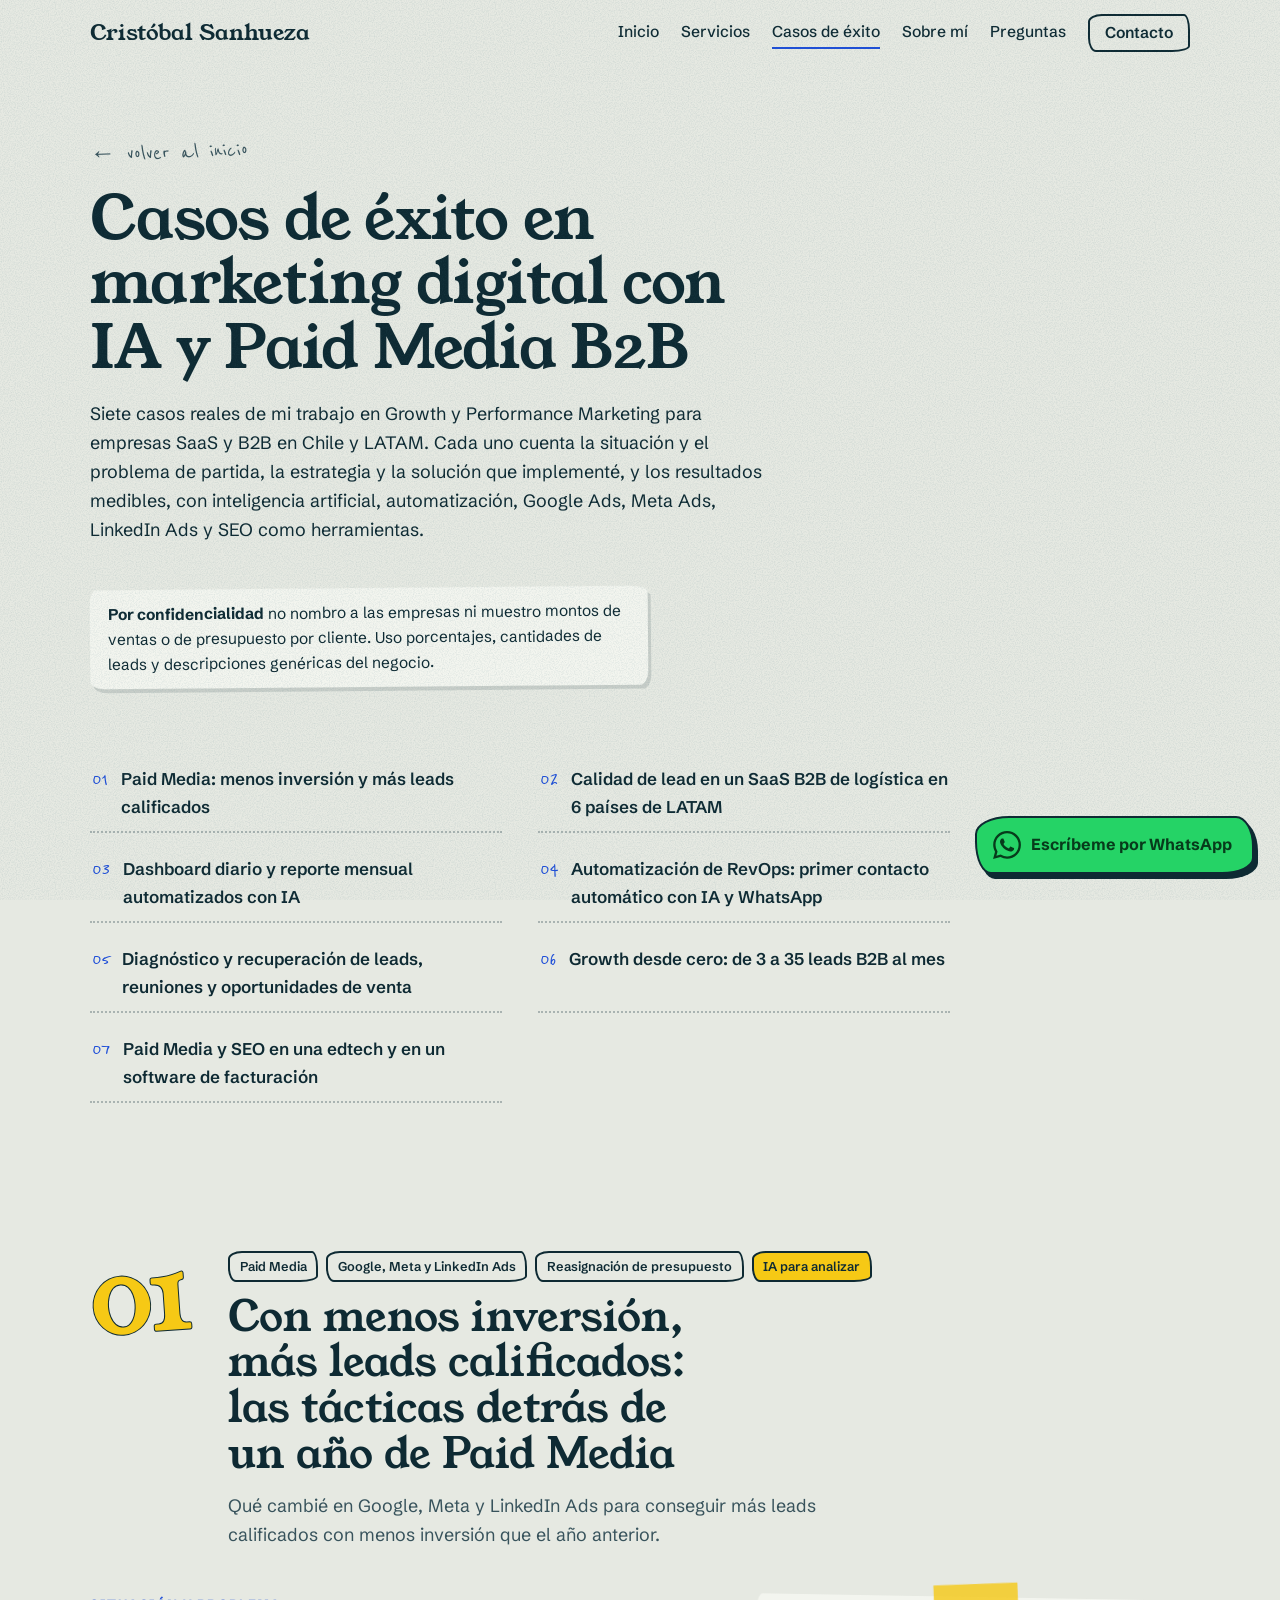
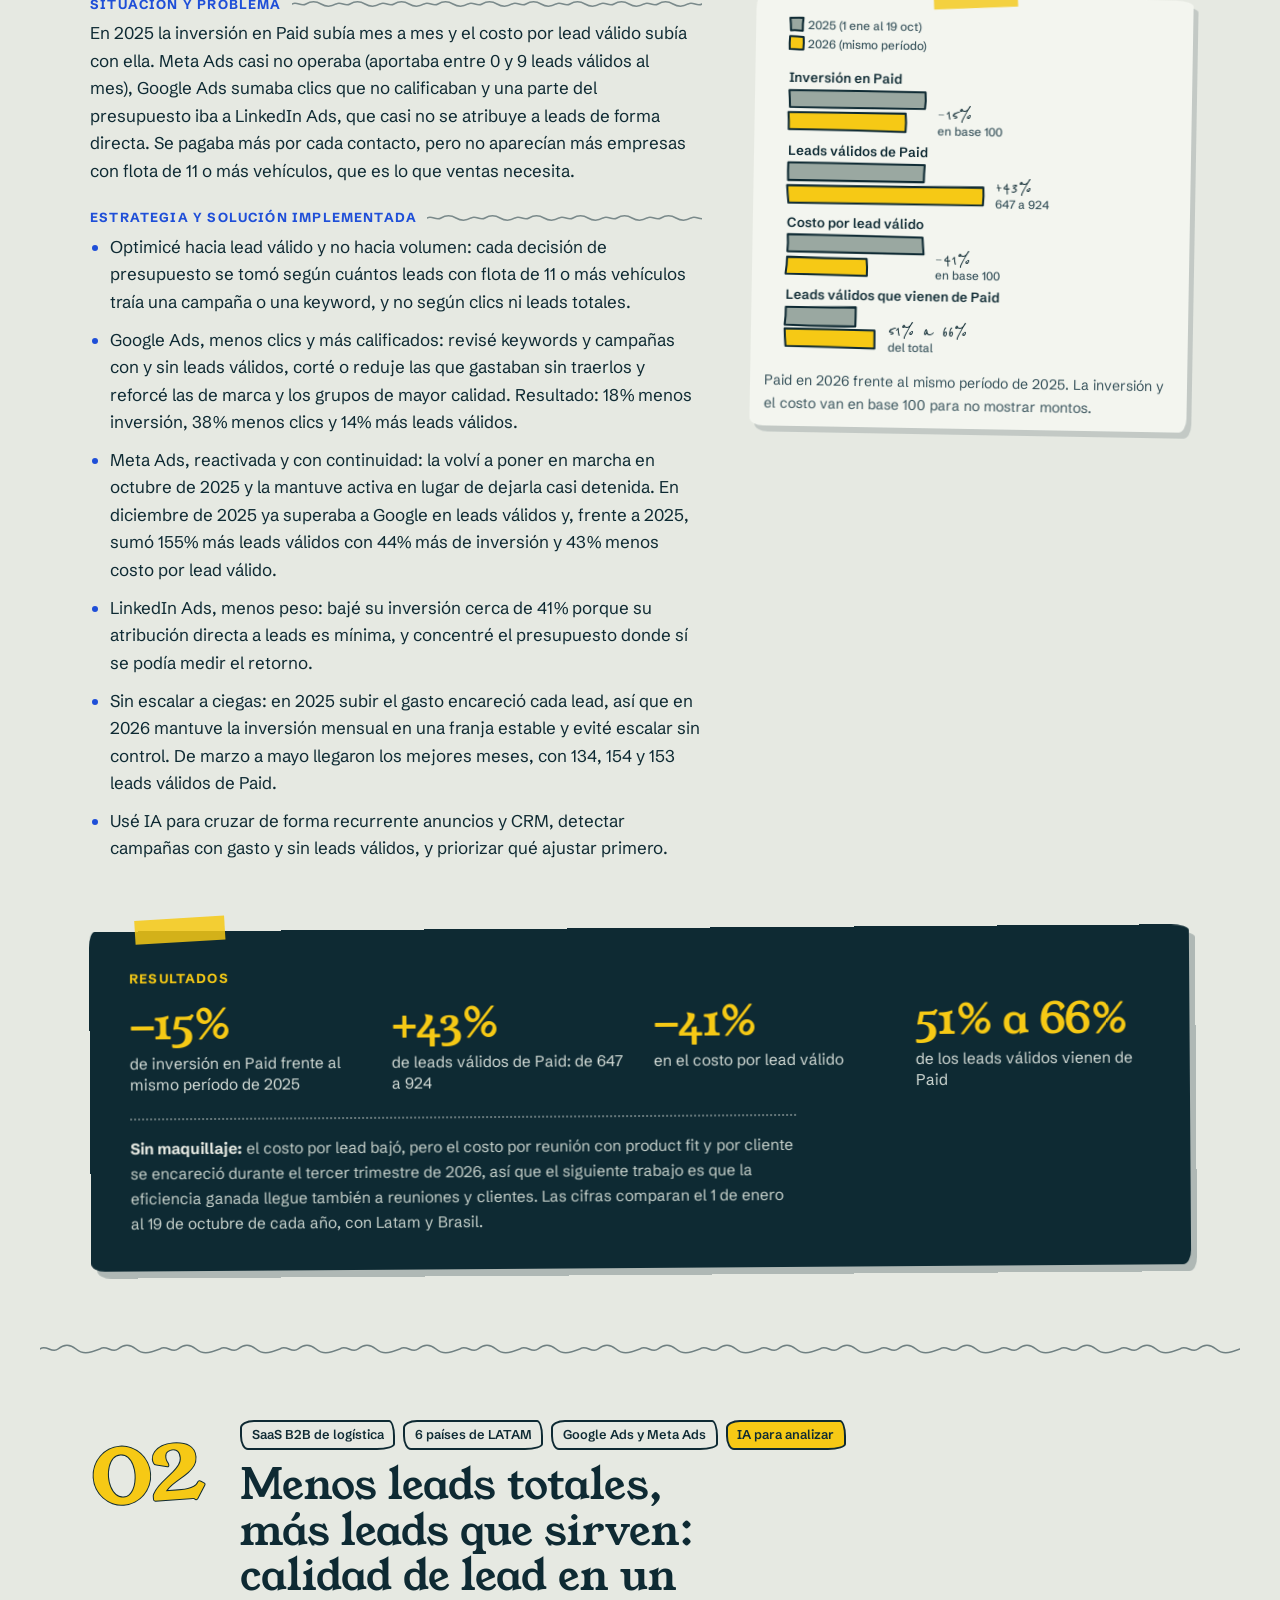
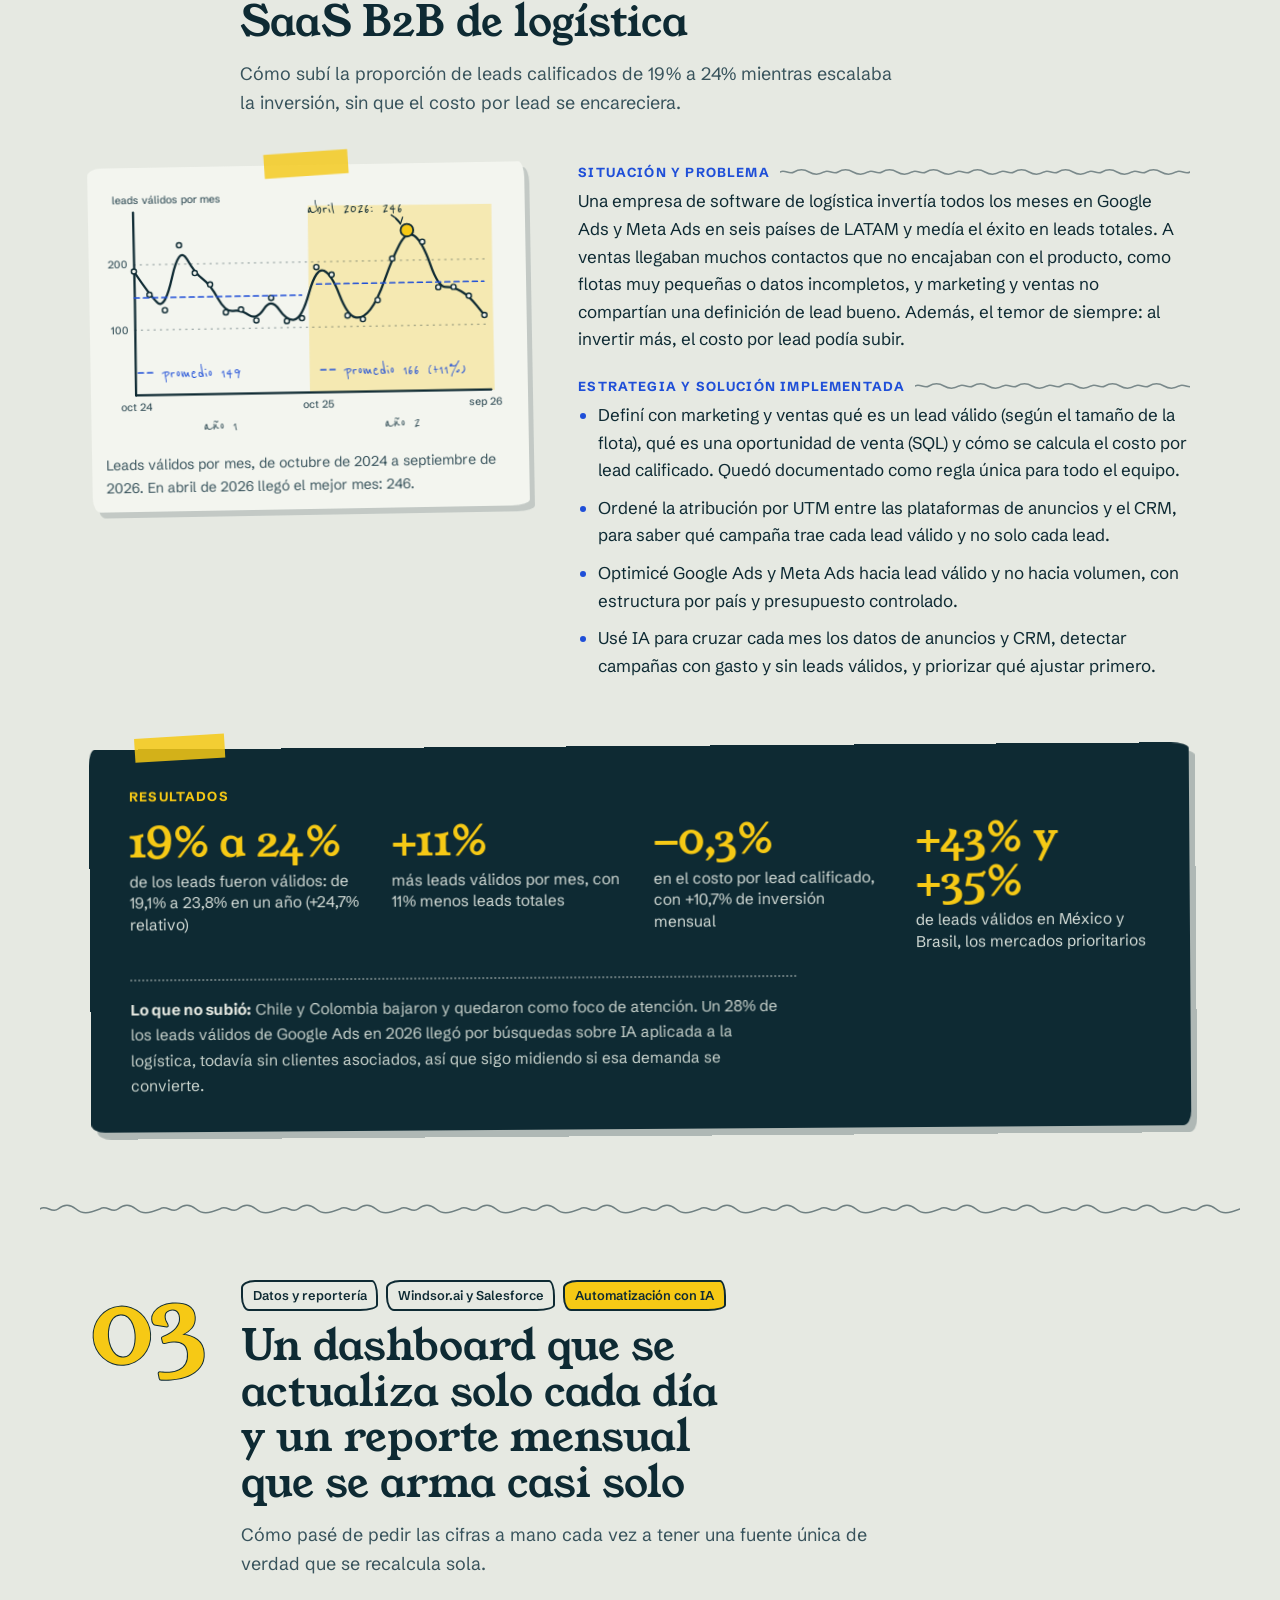
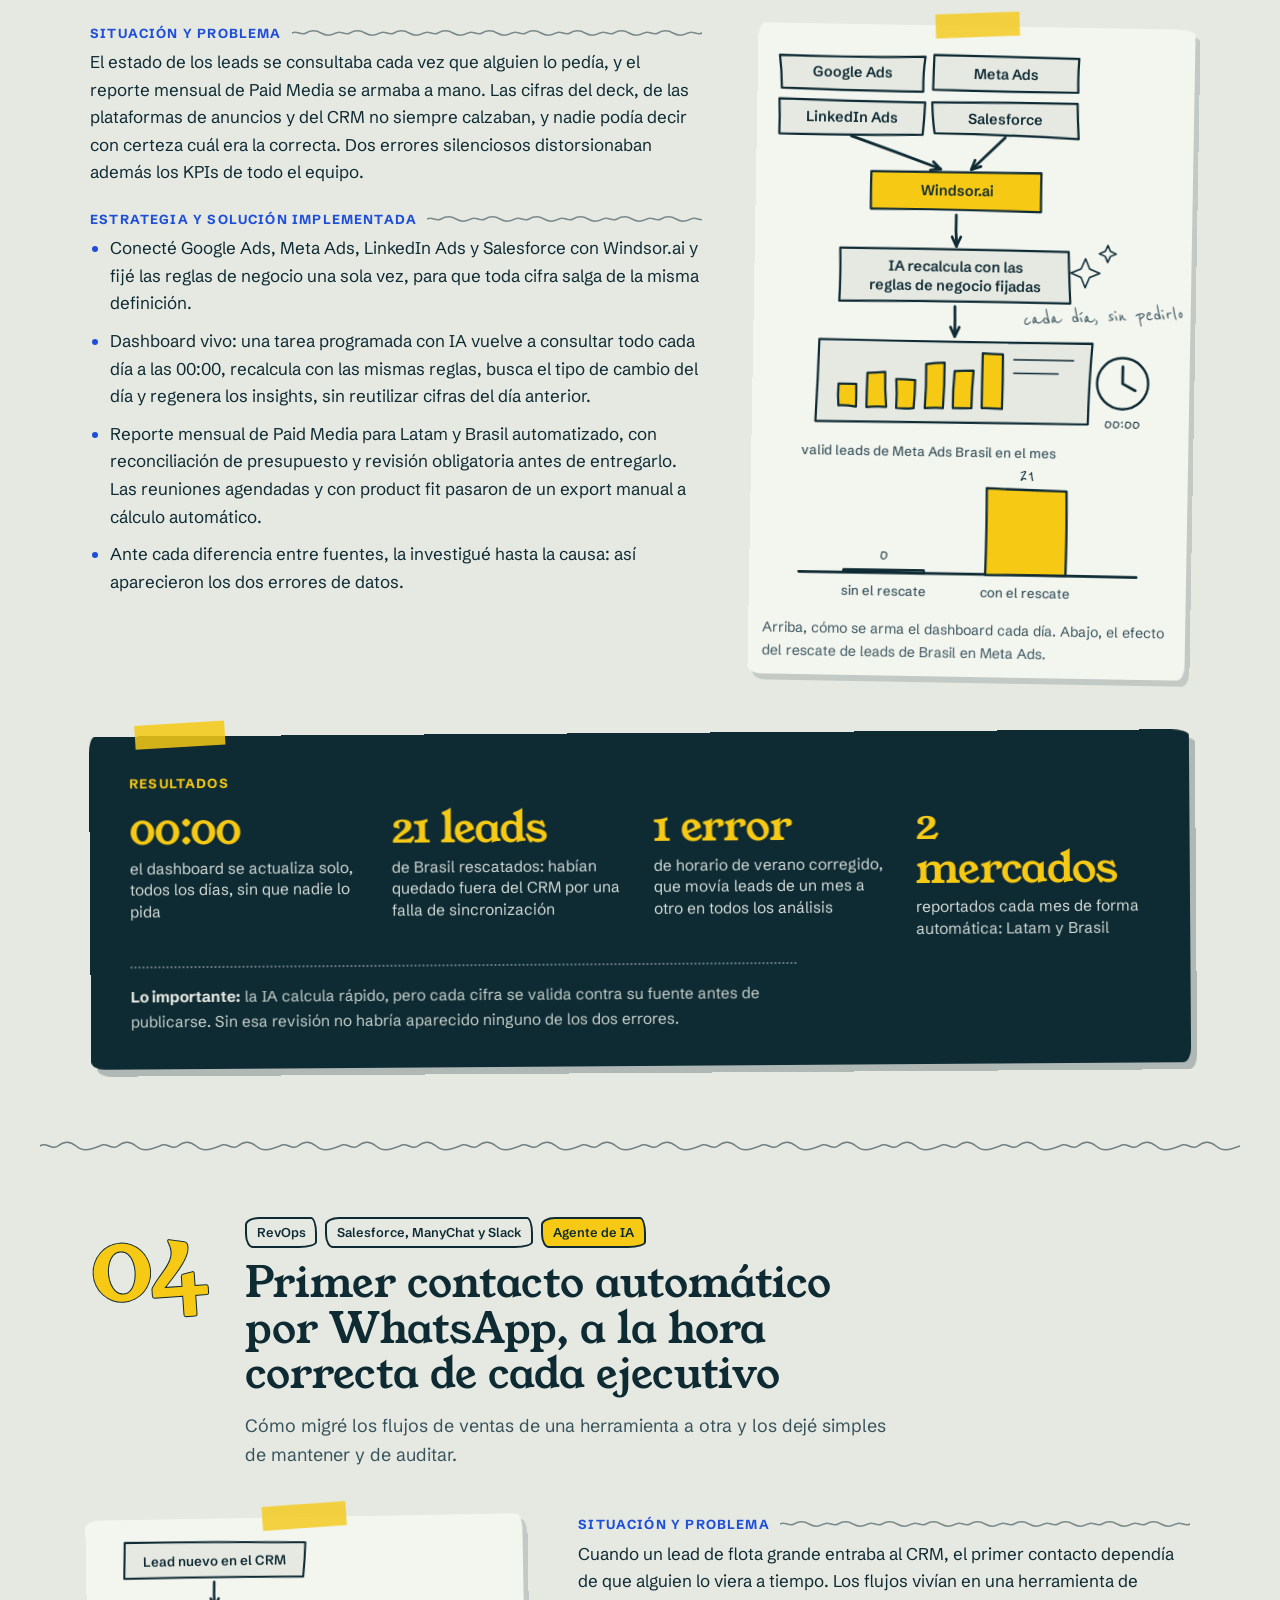
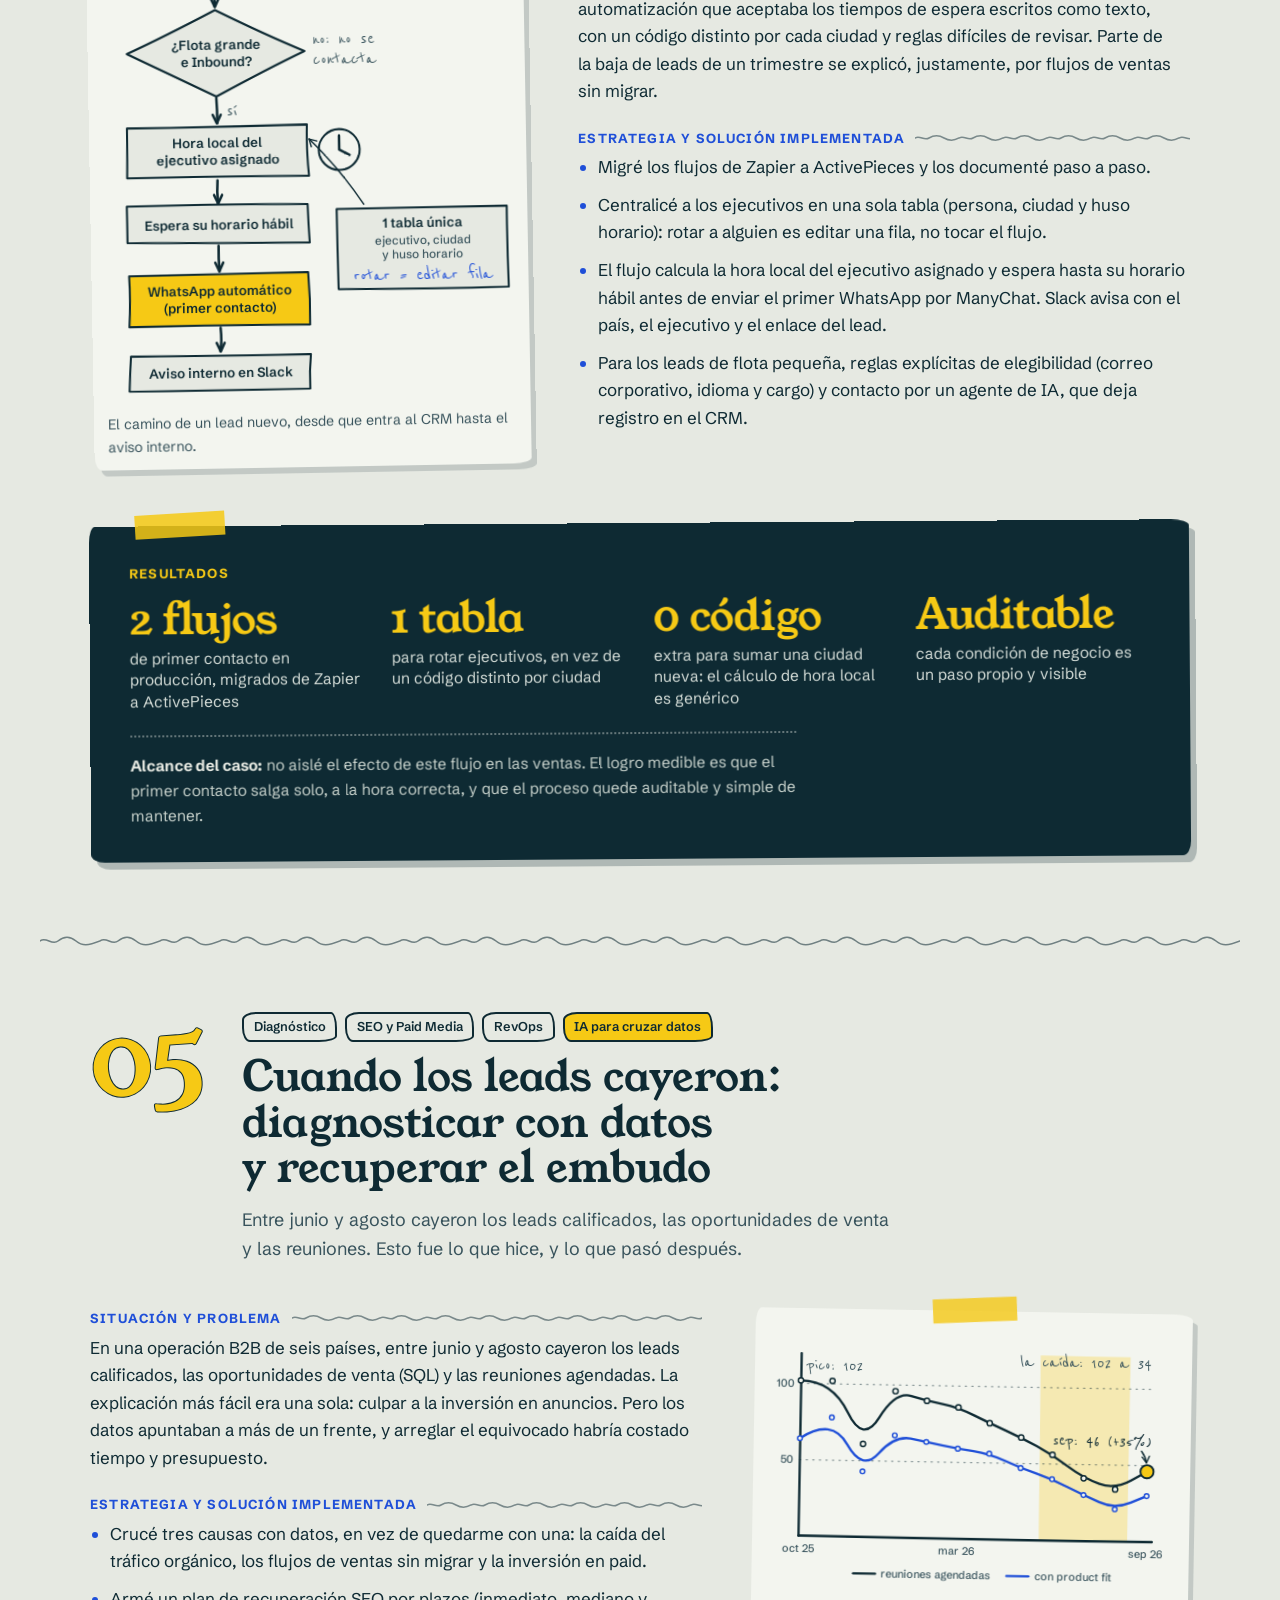
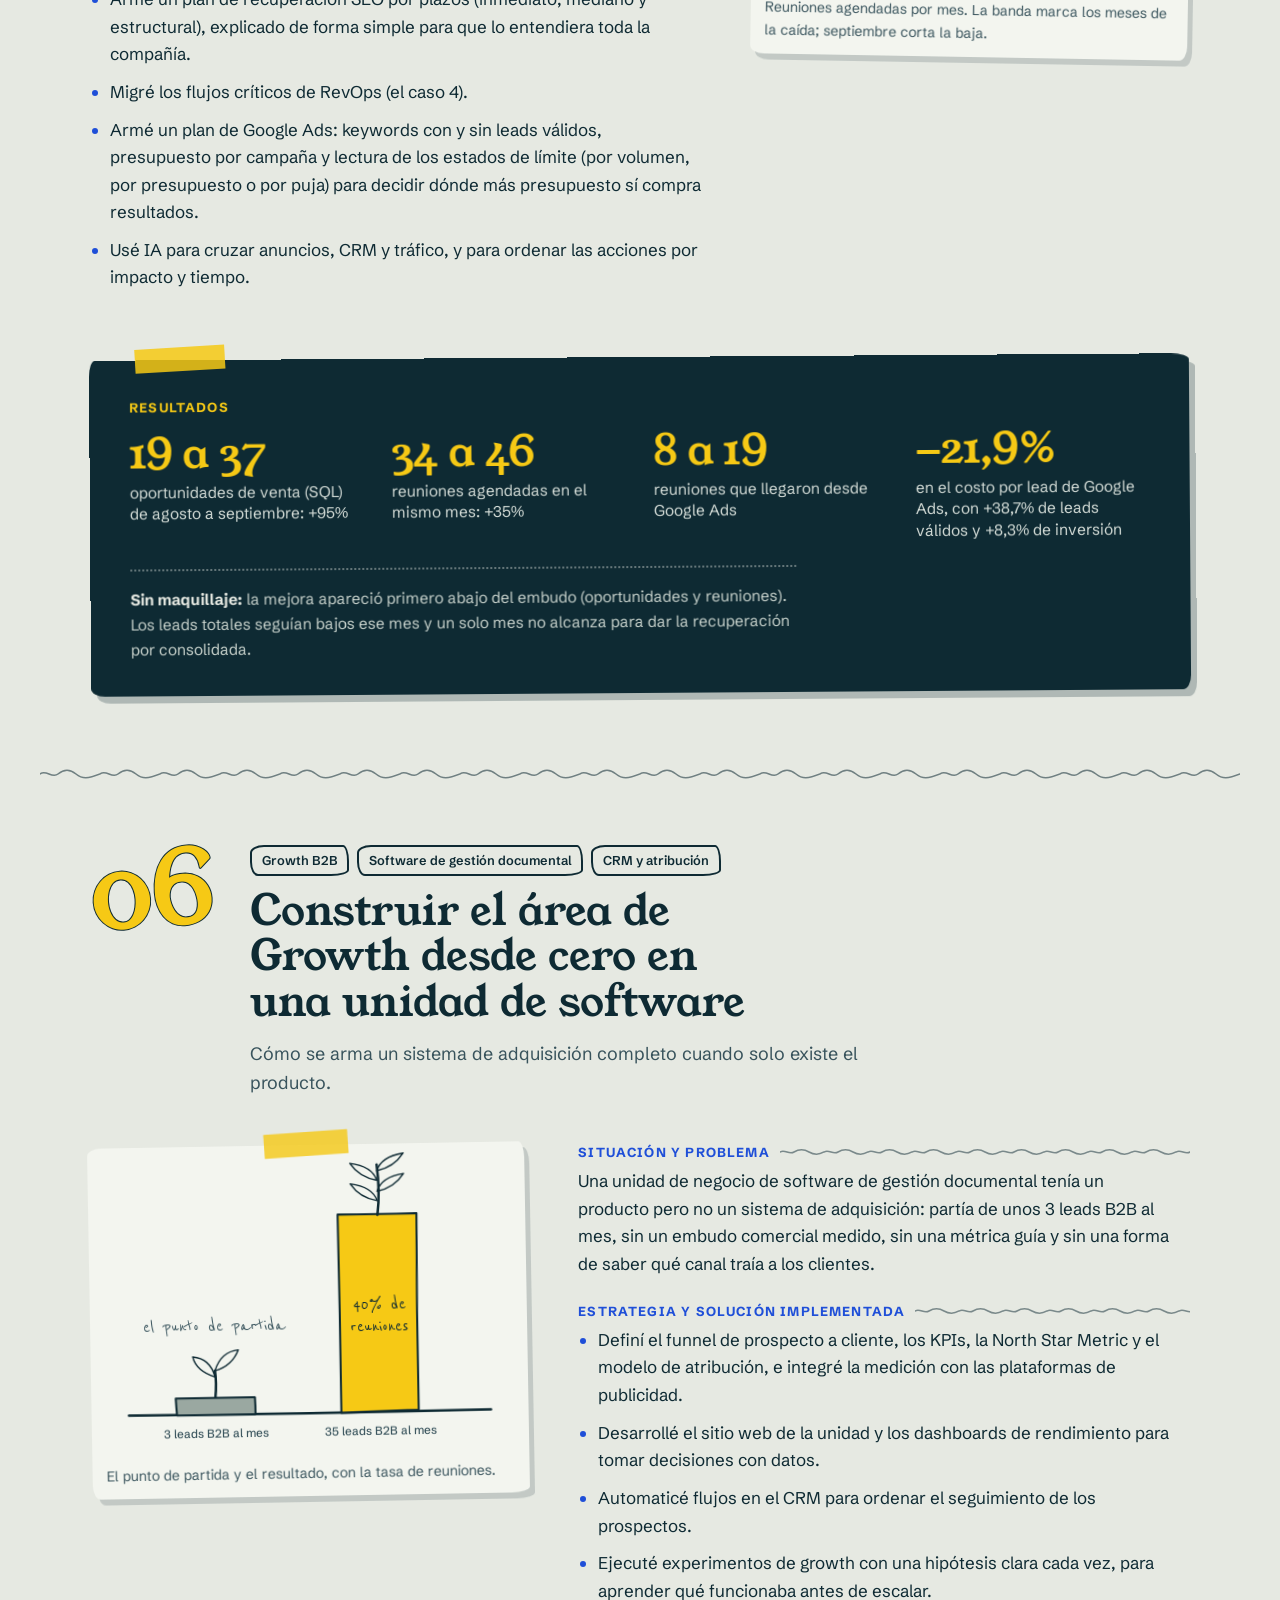
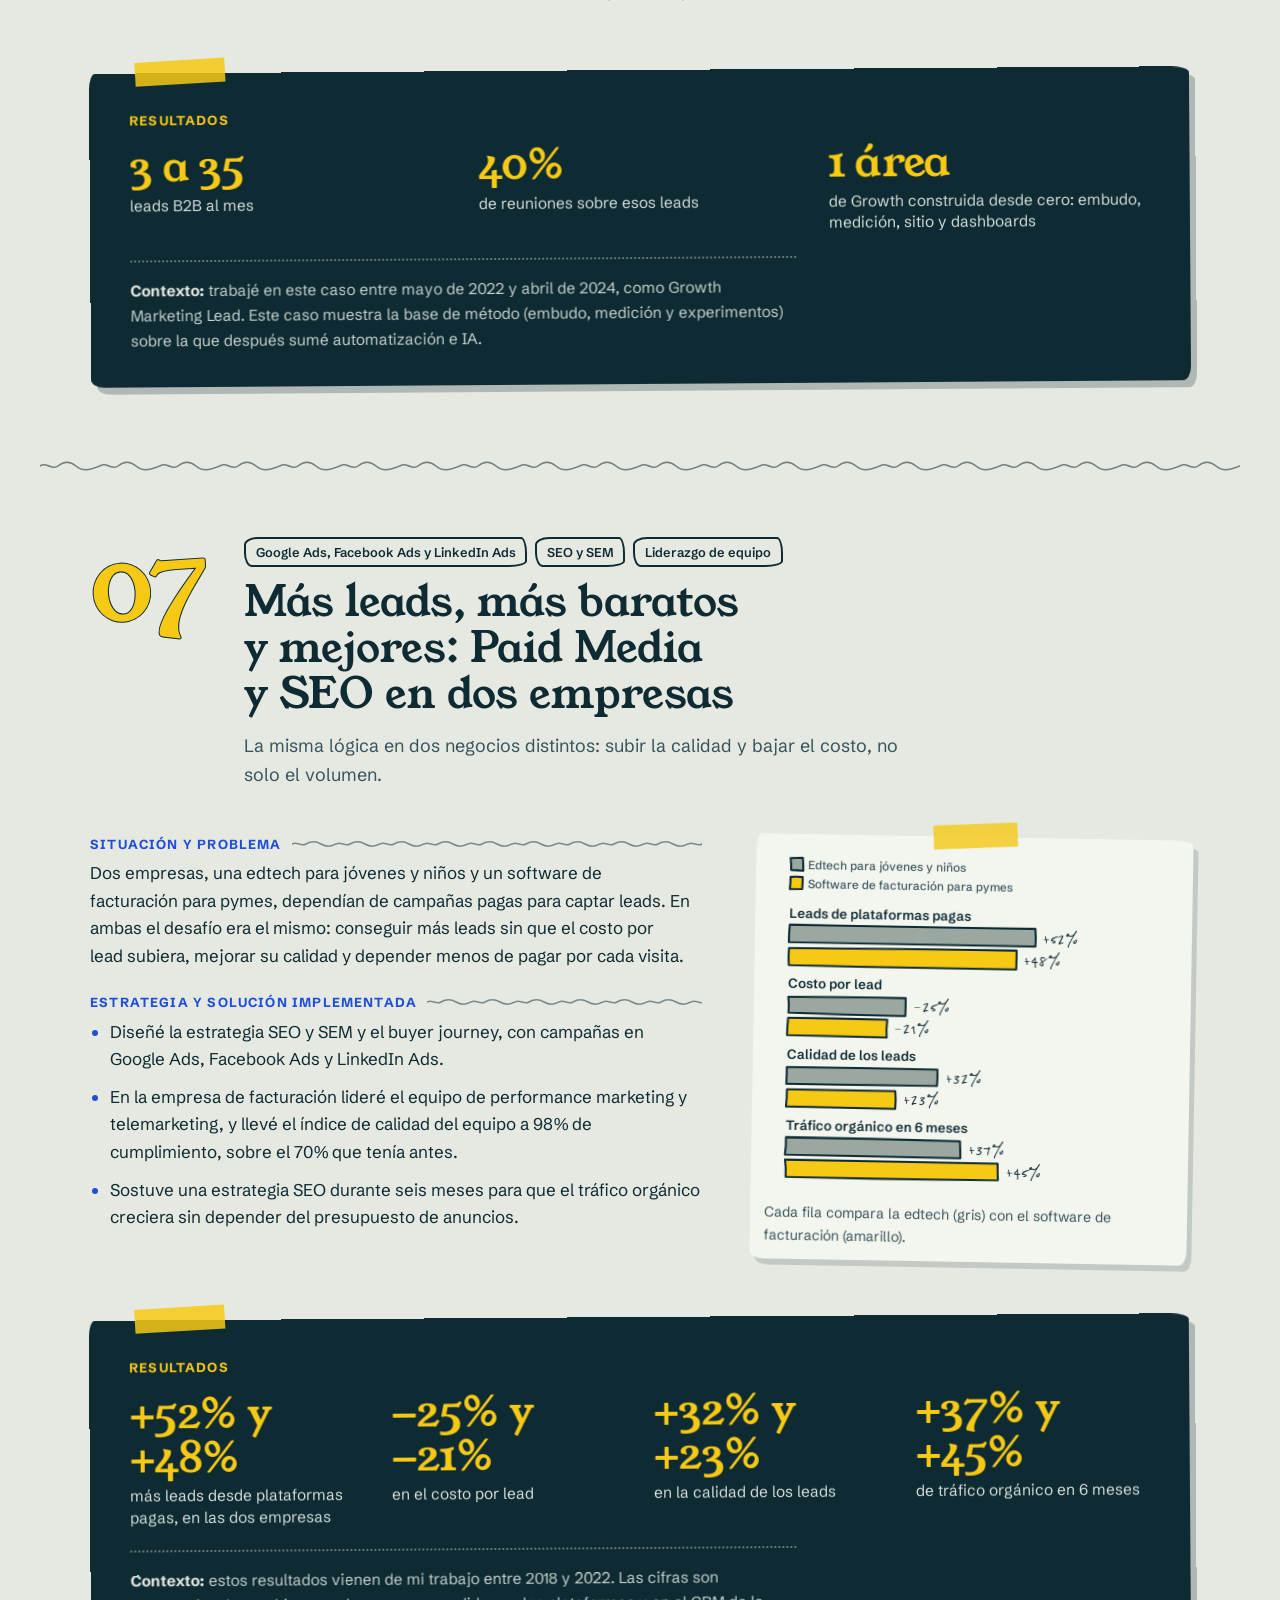
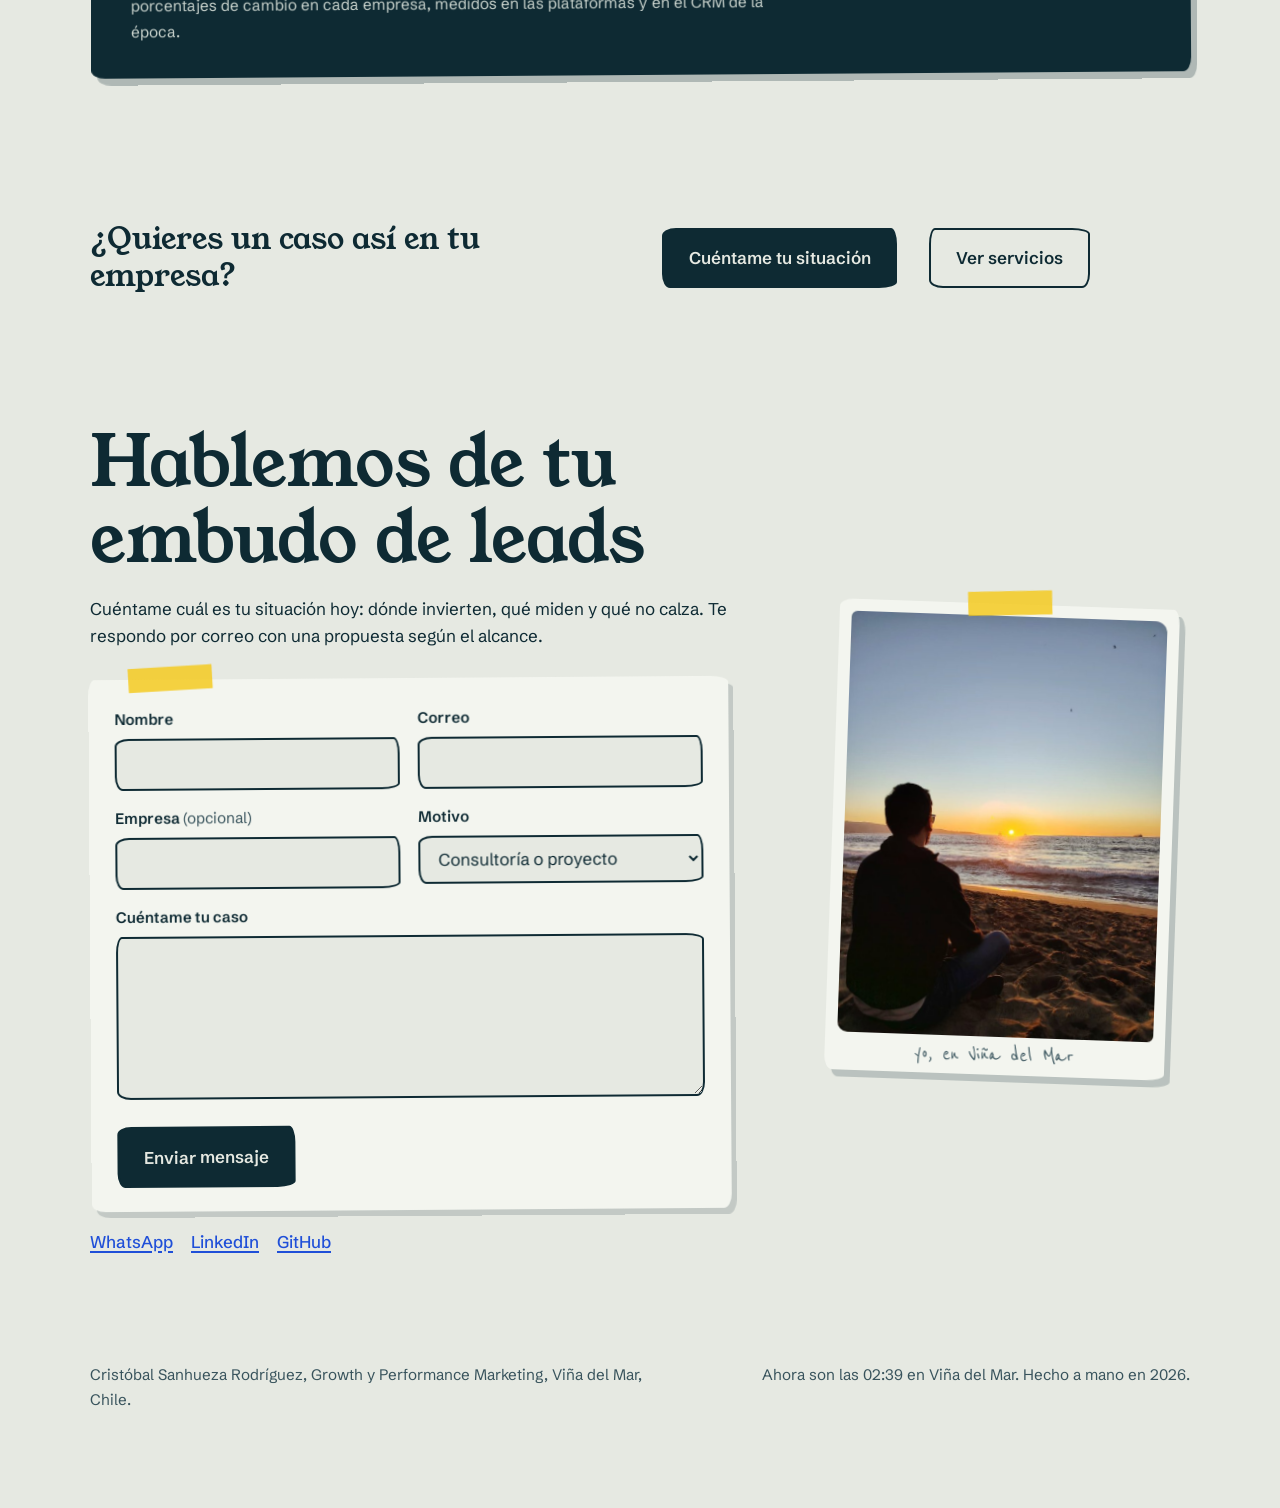
==== commit 7af74aba: "Add files via upload Se agrega sección sobre-mi y se mejora index" ====
--- a/casos-de-exito.html
+++ b/casos-de-exito.html
@@ -13,7 +13,7 @@
 <meta charset="utf-8">
 <meta name="viewport" content="width=device-width, initial-scale=1">
 <title>Casos de éxito en marketing digital con IA y Paid Media B2B | Cristóbal Sanhueza</title>
-<meta name="description" content="Seis casos de éxito de marketing digital con inteligencia artificial, Paid Media, SEO y automatización para SaaS B2B en LATAM: situación, estrategia y resultados medibles.">
+<meta name="description" content="Siete casos de éxito de marketing digital con inteligencia artificial, Paid Media, SEO y automatización para SaaS B2B en LATAM: situación, estrategia y resultados medibles.">
 <meta name="author" content="Cristóbal Sanhueza Rodríguez">
 <meta name="robots" content="index, follow, max-snippet:-1, max-image-preview:large, max-video-preview:-1">
 <meta name="theme-color" content="#E6E9E2">
@@ -25,7 +25,7 @@
 <meta property="og:site_name" content="Cristóbal Sanhueza">
 <meta property="og:locale" content="es_CL">
 <meta property="og:title" content="Casos de éxito en marketing digital con IA y Paid Media B2B | Cristóbal Sanhueza">
-<meta property="og:description" content="Seis casos de éxito de marketing digital con inteligencia artificial, Paid Media, SEO y automatización para SaaS B2B en LATAM: situación, estrategia y resultados medibles.">
+<meta property="og:description" content="Siete casos de éxito de marketing digital con inteligencia artificial, Paid Media, SEO y automatización para SaaS B2B en LATAM: situación, estrategia y resultados medibles.">
 <meta property="og:url" content="https://cristobalsanhueza.cl/casos-de-exito.html">
 <meta property="og:image" content="https://cristobalsanhueza.cl/assets/img/og-image.png">
 <meta property="og:image:width" content="1200">
@@ -33,7 +33,7 @@
 <meta property="og:image:alt" content="Cristóbal Sanhueza, Growth y Performance Marketing para SaaS B2B, junto a un embudo dibujado a mano">
 <meta name="twitter:card" content="summary_large_image">
 <meta name="twitter:title" content="Casos de éxito en marketing digital con IA y Paid Media B2B | Cristóbal Sanhueza">
-<meta name="twitter:description" content="Seis casos de éxito de marketing digital con inteligencia artificial, Paid Media, SEO y automatización para SaaS B2B en LATAM: situación, estrategia y resultados medibles.">
+<meta name="twitter:description" content="Siete casos de éxito de marketing digital con inteligencia artificial, Paid Media, SEO y automatización para SaaS B2B en LATAM: situación, estrategia y resultados medibles.">
 <meta name="twitter:image" content="https://cristobalsanhueza.cl/assets/img/og-image.png">
 
 <link rel="icon" href="data:image/svg+xml,%3Csvg xmlns='http://www.w3.org/2000/svg' viewBox='0 0 64 64'%3E%3Crect width='64' height='64' rx='14' fill='%230E2A33'/%3E%3Cpath d='M44 20c-4-5-14-6-20-1-6 5-6 15 0 20 6 5 16 4 20-1' fill='none' stroke='%23F6C915' stroke-width='6' stroke-linecap='round'/%3E%3C/svg%3E">
@@ -51,10 +51,10 @@
       "@id": "https://cristobalsanhueza.cl/casos-de-exito.html#pagina",
       "url": "https://cristobalsanhueza.cl/casos-de-exito.html",
       "name": "Casos de éxito en marketing digital con IA, Paid Media y Growth B2B | Cristóbal Sanhueza",
-      "description": "Seis casos de éxito anonimizados de Cristóbal Sanhueza en marketing digital con inteligencia artificial, Paid Media, SEO y automatización para SaaS B2B en LATAM.",
+      "description": "Siete casos de éxito anonimizados de Cristóbal Sanhueza en marketing digital con inteligencia artificial, Paid Media, SEO y automatización para SaaS B2B en LATAM.",
       "inLanguage": "es-CL",
-      "datePublished": "2026-10-20T20:30:00-03:00",
-      "dateModified": "2026-10-20T20:30:00-03:00",
+      "datePublished": "2026-10-21T19:00:00-03:00",
+      "dateModified": "2026-10-21T19:00:00-03:00",
       "isPartOf": {
         "@id": "https://cristobalsanhueza.cl/#website"
       },
@@ -93,7 +93,7 @@
       "@type": "ItemList",
       "@id": "https://cristobalsanhueza.cl/casos-de-exito.html#lista",
       "name": "Casos de éxito en marketing digital con IA y Paid Media",
-      "numberOfItems": 6,
+      "numberOfItems": 7,
       "itemListElement": [
         {
           "@type": "ListItem",
@@ -102,114 +102,134 @@
             "@type": "Article",
             "@id": "https://cristobalsanhueza.cl/casos-de-exito.html#caso-1",
             "url": "https://cristobalsanhueza.cl/casos-de-exito.html#caso-1",
+            "headline": "Con menos inversión, más leads calificados: las tácticas detrás de un año de Paid Media",
+            "description": "Qué cambié en Google, Meta y LinkedIn Ads para conseguir más leads calificados con menos inversión que el año anterior.",
+            "inLanguage": "es-CL",
+            "author": {
+              "@id": "https://cristobalsanhueza.cl/#cristobal"
+            },
+            "datePublished": "2026-10-21T19:00:00-03:00",
+            "dateModified": "2026-10-21T19:00:00-03:00",
+            "isPartOf": {
+              "@id": "https://cristobalsanhueza.cl/casos-de-exito.html#pagina"
+            }
+          }
+        },
+        {
+          "@type": "ListItem",
+          "position": 2,
+          "item": {
+            "@type": "Article",
+            "@id": "https://cristobalsanhueza.cl/casos-de-exito.html#caso-2",
+            "url": "https://cristobalsanhueza.cl/casos-de-exito.html#caso-2",
             "headline": "Menos leads totales, más leads que sirven: calidad de lead en un SaaS B2B de logística",
             "description": "Cómo subí la proporción de leads calificados de 19% a 24% mientras escalaba la inversión, sin que el costo por lead se encareciera.",
             "inLanguage": "es-CL",
             "author": {
               "@id": "https://cristobalsanhueza.cl/#cristobal"
             },
-            "datePublished": "2026-10-20T20:30:00-03:00",
-            "dateModified": "2026-10-20T20:30:00-03:00",
-            "isPartOf": {
-              "@id": "https://cristobalsanhueza.cl/casos-de-exito.html#pagina"
-            }
-          }
-        },
-        {
-          "@type": "ListItem",
-          "position": 2,
-          "item": {
-            "@type": "Article",
-            "@id": "https://cristobalsanhueza.cl/casos-de-exito.html#caso-2",
-            "url": "https://cristobalsanhueza.cl/casos-de-exito.html#caso-2",
+            "datePublished": "2026-10-21T19:00:00-03:00",
+            "dateModified": "2026-10-21T19:00:00-03:00",
+            "isPartOf": {
+              "@id": "https://cristobalsanhueza.cl/casos-de-exito.html#pagina"
+            }
+          }
+        },
+        {
+          "@type": "ListItem",
+          "position": 3,
+          "item": {
+            "@type": "Article",
+            "@id": "https://cristobalsanhueza.cl/casos-de-exito.html#caso-3",
+            "url": "https://cristobalsanhueza.cl/casos-de-exito.html#caso-3",
             "headline": "Un dashboard que se actualiza solo cada día y un reporte mensual que se arma casi solo",
             "description": "Cómo pasé de pedir las cifras a mano cada vez a tener una fuente única de verdad que se recalcula sola.",
             "inLanguage": "es-CL",
             "author": {
               "@id": "https://cristobalsanhueza.cl/#cristobal"
             },
-            "datePublished": "2026-10-20T20:30:00-03:00",
-            "dateModified": "2026-10-20T20:30:00-03:00",
-            "isPartOf": {
-              "@id": "https://cristobalsanhueza.cl/casos-de-exito.html#pagina"
-            }
-          }
-        },
-        {
-          "@type": "ListItem",
-          "position": 3,
-          "item": {
-            "@type": "Article",
-            "@id": "https://cristobalsanhueza.cl/casos-de-exito.html#caso-3",
-            "url": "https://cristobalsanhueza.cl/casos-de-exito.html#caso-3",
+            "datePublished": "2026-10-21T19:00:00-03:00",
+            "dateModified": "2026-10-21T19:00:00-03:00",
+            "isPartOf": {
+              "@id": "https://cristobalsanhueza.cl/casos-de-exito.html#pagina"
+            }
+          }
+        },
+        {
+          "@type": "ListItem",
+          "position": 4,
+          "item": {
+            "@type": "Article",
+            "@id": "https://cristobalsanhueza.cl/casos-de-exito.html#caso-4",
+            "url": "https://cristobalsanhueza.cl/casos-de-exito.html#caso-4",
             "headline": "Primer contacto automático por WhatsApp, a la hora correcta de cada ejecutivo",
             "description": "Cómo migré los flujos de ventas de una herramienta a otra y los dejé simples de mantener y de auditar.",
             "inLanguage": "es-CL",
             "author": {
               "@id": "https://cristobalsanhueza.cl/#cristobal"
             },
-            "datePublished": "2026-10-20T20:30:00-03:00",
-            "dateModified": "2026-10-20T20:30:00-03:00",
-            "isPartOf": {
-              "@id": "https://cristobalsanhueza.cl/casos-de-exito.html#pagina"
-            }
-          }
-        },
-        {
-          "@type": "ListItem",
-          "position": 4,
-          "item": {
-            "@type": "Article",
-            "@id": "https://cristobalsanhueza.cl/casos-de-exito.html#caso-4",
-            "url": "https://cristobalsanhueza.cl/casos-de-exito.html#caso-4",
+            "datePublished": "2026-10-21T19:00:00-03:00",
+            "dateModified": "2026-10-21T19:00:00-03:00",
+            "isPartOf": {
+              "@id": "https://cristobalsanhueza.cl/casos-de-exito.html#pagina"
+            }
+          }
+        },
+        {
+          "@type": "ListItem",
+          "position": 5,
+          "item": {
+            "@type": "Article",
+            "@id": "https://cristobalsanhueza.cl/casos-de-exito.html#caso-5",
+            "url": "https://cristobalsanhueza.cl/casos-de-exito.html#caso-5",
             "headline": "Cuando los leads cayeron: diagnosticar con datos y recuperar el embudo",
             "description": "Entre junio y agosto cayeron los leads calificados, las oportunidades de venta y las reuniones. Esto fue lo que hice, y lo que pasó después.",
             "inLanguage": "es-CL",
             "author": {
               "@id": "https://cristobalsanhueza.cl/#cristobal"
             },
-            "datePublished": "2026-10-20T20:30:00-03:00",
-            "dateModified": "2026-10-20T20:30:00-03:00",
-            "isPartOf": {
-              "@id": "https://cristobalsanhueza.cl/casos-de-exito.html#pagina"
-            }
-          }
-        },
-        {
-          "@type": "ListItem",
-          "position": 5,
-          "item": {
-            "@type": "Article",
-            "@id": "https://cristobalsanhueza.cl/casos-de-exito.html#caso-5",
-            "url": "https://cristobalsanhueza.cl/casos-de-exito.html#caso-5",
+            "datePublished": "2026-10-21T19:00:00-03:00",
+            "dateModified": "2026-10-21T19:00:00-03:00",
+            "isPartOf": {
+              "@id": "https://cristobalsanhueza.cl/casos-de-exito.html#pagina"
+            }
+          }
+        },
+        {
+          "@type": "ListItem",
+          "position": 6,
+          "item": {
+            "@type": "Article",
+            "@id": "https://cristobalsanhueza.cl/casos-de-exito.html#caso-6",
+            "url": "https://cristobalsanhueza.cl/casos-de-exito.html#caso-6",
             "headline": "Construir el área de Growth desde cero en una unidad de software",
             "description": "Cómo se arma un sistema de adquisición completo cuando solo existe el producto.",
             "inLanguage": "es-CL",
             "author": {
               "@id": "https://cristobalsanhueza.cl/#cristobal"
             },
-            "datePublished": "2026-10-20T20:30:00-03:00",
-            "dateModified": "2026-10-20T20:30:00-03:00",
-            "isPartOf": {
-              "@id": "https://cristobalsanhueza.cl/casos-de-exito.html#pagina"
-            }
-          }
-        },
-        {
-          "@type": "ListItem",
-          "position": 6,
-          "item": {
-            "@type": "Article",
-            "@id": "https://cristobalsanhueza.cl/casos-de-exito.html#caso-6",
-            "url": "https://cristobalsanhueza.cl/casos-de-exito.html#caso-6",
+            "datePublished": "2026-10-21T19:00:00-03:00",
+            "dateModified": "2026-10-21T19:00:00-03:00",
+            "isPartOf": {
+              "@id": "https://cristobalsanhueza.cl/casos-de-exito.html#pagina"
+            }
+          }
+        },
+        {
+          "@type": "ListItem",
+          "position": 7,
+          "item": {
+            "@type": "Article",
+            "@id": "https://cristobalsanhueza.cl/casos-de-exito.html#caso-7",
+            "url": "https://cristobalsanhueza.cl/casos-de-exito.html#caso-7",
             "headline": "Más leads, más baratos y mejores: Paid Media y SEO en dos empresas",
             "description": "La misma lógica en dos negocios distintos: subir la calidad y bajar el costo, no solo el volumen.",
             "inLanguage": "es-CL",
             "author": {
               "@id": "https://cristobalsanhueza.cl/#cristobal"
             },
-            "datePublished": "2026-10-20T20:30:00-03:00",
-            "dateModified": "2026-10-20T20:30:00-03:00",
+            "datePublished": "2026-10-21T19:00:00-03:00",
+            "dateModified": "2026-10-21T19:00:00-03:00",
             "isPartOf": {
               "@id": "https://cristobalsanhueza.cl/casos-de-exito.html#pagina"
             }
@@ -238,7 +258,7 @@
         <li><a href="/">Inicio</a></li>
         <li><a href="/#servicios">Servicios</a></li>
         <li><a href="#casos">Casos de éxito</a></li>
-        <li><a href="/#experiencia">Experiencia</a></li>
+        <li><a href="sobre-mi.html">Sobre mí</a></li>
         <li><a href="/#preguntas">Preguntas</a></li>
         <li><a href="#contacto" class="nav-cta">Contacto</a></li>
       </ul>
@@ -252,9 +272,9 @@
   <div class="wrap">
     <a class="volver" href="/">&larr; volver al inicio</a>
     <h1 id="titulo">Casos de éxito en marketing digital con IA y Paid Media B2B</h1>
-    <p class="lede">Seis casos reales de mi trabajo en Growth y Performance Marketing para empresas SaaS y B2B en Chile y LATAM. Cada uno cuenta la situación y el problema de partida, la estrategia y la solución que implementé, y los resultados medibles, con inteligencia artificial, automatización, Google Ads, Meta Ads, LinkedIn Ads y SEO como herramientas.</p>
+    <p class="lede">Siete casos reales de mi trabajo en Growth y Performance Marketing para empresas SaaS y B2B en Chile y LATAM. Cada uno cuenta la situación y el problema de partida, la estrategia y la solución que implementé, y los resultados medibles, con inteligencia artificial, automatización, Google Ads, Meta Ads, LinkedIn Ads y SEO como herramientas.</p>
     <p class="confi"><strong>Por confidencialidad</strong> no nombro a las empresas ni muestro montos de ventas o de presupuesto por cliente. Uso porcentajes, cantidades de leads y descripciones genéricas del negocio.</p>
-    <ol class="indice-casos" aria-label="Índice de casos"><li><a href="#caso-1">Calidad de lead en un SaaS B2B de logística en 6 países de LATAM</a></li><li><a href="#caso-2">Dashboard diario y reporte mensual automatizados con IA</a></li><li><a href="#caso-3">Automatización de RevOps: primer contacto automático con IA y WhatsApp</a></li><li><a href="#caso-4">Diagnóstico y recuperación de leads, reuniones y oportunidades de venta</a></li><li><a href="#caso-5">Growth desde cero: de 3 a 35 leads B2B al mes</a></li><li><a href="#caso-6">Paid Media y SEO en una edtech y en un software de facturación</a></li></ol>
+    <ol class="indice-casos" aria-label="Índice de casos"><li><a href="#caso-1">Paid Media: menos inversión y más leads calificados</a></li><li><a href="#caso-2">Calidad de lead en un SaaS B2B de logística en 6 países de LATAM</a></li><li><a href="#caso-3">Dashboard diario y reporte mensual automatizados con IA</a></li><li><a href="#caso-4">Automatización de RevOps: primer contacto automático con IA y WhatsApp</a></li><li><a href="#caso-5">Diagnóstico y recuperación de leads, reuniones y oportunidades de venta</a></li><li><a href="#caso-6">Growth desde cero: de 3 a 35 leads B2B al mes</a></li><li><a href="#caso-7">Paid Media y SEO en una edtech y en un software de facturación</a></li></ol>
   </div>
 </section>
 
@@ -263,8 +283,41 @@
     <header class="caso-cab">
       <span class="caso-n" aria-hidden="true">01</span>
       <div>
+        <ul class="tags" aria-label="Etiquetas del caso"><li class="tag">Paid Media</li><li class="tag">Google, Meta y LinkedIn Ads</li><li class="tag">Reasignación de presupuesto</li><li class="tag tag--ia">IA para analizar</li></ul>
+        <h2 id="caso-1-t">Con menos inversión, más leads calificados: las tácticas detrás de un año de Paid Media</h2>
+        <p class="bajada">Qué cambié en Google, Meta y LinkedIn Ads para conseguir más leads calificados con menos inversión que el año anterior.</p>
+      </div>
+    </header>
+    <div class="caso-cuerpo">
+      <div class="caso-texto">
+        <div class="bloque">
+          <h3>Situación y problema</h3>
+          <p>En 2025 la inversión en Paid subía mes a mes y el costo por lead válido subía con ella. Meta Ads casi no operaba (aportaba entre 0 y 9 leads válidos al mes), Google Ads sumaba clics que no calificaban y una parte del presupuesto iba a LinkedIn Ads, que casi no se atribuye a leads de forma directa. Se pagaba más por cada contacto, pero no aparecían más empresas con flota de 11 o más vehículos, que es lo que ventas necesita.</p>
+        </div>
+        <div class="bloque">
+          <h3>Estrategia y solución implementada</h3>
+          <ul><li>Optimicé hacia lead válido y no hacia volumen: cada decisión de presupuesto se tomó según cuántos leads con flota de 11 o más vehículos traía una campaña o una keyword, y no según clics ni leads totales.</li><li>Google Ads, menos clics y más calificados: revisé keywords y campañas con y sin leads válidos, corté o reduje las que gastaban sin traerlos y reforcé las de marca y los grupos de mayor calidad. Resultado: 18% menos inversión, 38% menos clics y 14% más leads válidos.</li><li>Meta Ads, reactivada y con continuidad: la volví a poner en marcha en octubre de 2025 y la mantuve activa en lugar de dejarla casi detenida. En diciembre de 2025 ya superaba a Google en leads válidos y, frente a 2025, sumó 155% más leads válidos con 44% más de inversión y 43% menos costo por lead válido.</li><li>LinkedIn Ads, menos peso: bajé su inversión cerca de 41% porque su atribución directa a leads es mínima, y concentré el presupuesto donde sí se podía medir el retorno.</li><li>Sin escalar a ciegas: en 2025 subir el gasto encareció cada lead, así que en 2026 mantuve la inversión mensual en una franja estable y evité escalar sin control. De marzo a mayo llegaron los mejores meses, con 134, 154 y 153 leads válidos de Paid.</li><li>Usé IA para cruzar de forma recurrente anuncios y CRM, detectar campañas con gasto y sin leads válidos, y priorizar qué ajustar primero.</li></ul>
+        </div>
+      </div>
+      <figure class="caso-fig">
+        <svg class="graf" viewBox="0 0 520 446" role="img" aria-labelledby="g7-t g7-d"><title id="g7-t">Paid en 2026 comparado con 2025</title><desc id="g7-d">Barras pareadas del 1 de enero al 19 de octubre de 2025 y de 2026: la inversión en Paid baja 15%, los leads válidos de Paid suben 43% de 647 a 924, el costo por lead válido baja 41% y la proporción de leads válidos que vienen de Paid sube de 51% a 66%.</desc><path class="gris" d="M25.5 10.3 Q33.8 9.7 42.2 10.0 Q41.1 18.0 41.5 26.5 Q34.2 25.6 26.5 26.0 Q26.4 17.7 25.5 10.3Z"/><text class="s" x="48.0" y="24.0" text-anchor="start">2025 (1 ene al 19 oct)</text><path class="senal" d="M25.6 33.3 Q34.2 33.2 42.8 34.4 Q43.4 42.1 42.6 50.2 Q33.4 50.5 25.3 49.7 Q24.8 42.2 25.6 33.3Z"/><text class="s" x="48.0" y="48.0" text-anchor="start">2026 (mismo período)</text><text class="t" x="26.0" y="92.0" text-anchor="start">Inversión en Paid</text><path class="gris" d="M25.9 102.1 Q113.1 101.3 199.0 102.0 Q199.9 113.4 198.6 122.9 Q113.3 123.8 26.9 123.4 Q26.6 113.3 25.9 102.1Z"/><path class="senal" d="M25.1 129.9 Q99.5 129.3 174.1 129.3 Q175.4 140.8 174.3 152.9 Q98.9 151.3 25.8 151.7 Q26.0 142.0 25.1 129.9Z"/><text class="mt" x="215.3" y="136.0" text-anchor="start">−15%</text><text class="s" x="215.3" y="156.0" text-anchor="start">en base 100</text><text class="t" x="26.0" y="184.0" text-anchor="start">Leads válidos de Paid</text><path class="gris" d="M26.0 194.0 Q112.0 193.5 199.5 194.6 Q198.7 206.5 198.7 216.3 Q112.0 216.5 26.1 216.3 Q25.6 204.2 26.0 194.0Z"/><path class="senal" d="M25.0 222.8 Q149.5 223.4 274.5 221.7 Q275.5 233.3 274.3 244.4 Q151.6 244.7 27.0 245.1 Q25.7 233.3 25.0 222.8Z"/><text class="mt" x="289.9" y="228.0" text-anchor="start">+43%</text><text class="s" x="289.9" y="248.0" text-anchor="start">647 a 924</text><text class="t" x="26.0" y="276.0" text-anchor="start">Costo por lead válido</text><path class="gris" d="M26.9 285.2 Q112.0 285.5 198.3 286.7 Q199.0 296.6 200.0 308.0 Q112.4 307.1 26.8 306.9 Q27.8 297.2 26.9 285.2Z"/><path class="senal" d="M26.6 313.9 Q77.9 315.2 127.7 315.1 Q128.9 326.1 128.3 336.5 Q76.4 336.1 24.9 335.3 Q26.6 324.2 26.6 313.9Z"/><text class="mt" x="215.3" y="320.0" text-anchor="start">−41%</text><text class="s" x="215.3" y="340.0" text-anchor="start">en base 100</text><text class="t" x="26.0" y="368.0" text-anchor="start">Leads válidos que vienen de Paid</text><path class="gris" d="M26.1 377.5 Q70.9 378.0 115.0 376.8 Q115.1 388.4 114.8 401.1 Q69.6 401.8 24.9 400.2 Q26.4 388.0 26.1 377.5Z"/><path class="senal" d="M25.0 405.0 Q82.2 405.0 139.3 405.9 Q139.4 416.7 139.5 428.9 Q82.2 427.2 26.4 427.1 Q25.4 416.6 25.0 405.0Z"/><text class="mt" x="156.4" y="412.0" text-anchor="start">51% a 66%</text><text class="s" x="156.4" y="432.0" text-anchor="start">del total</text></svg>
+        <figcaption>Paid en 2026 frente al mismo período de 2025. La inversión y el costo van en base 100 para no mostrar montos.</figcaption>
+      </figure>
+    </div>
+    <div class="caso-res">
+      <h3>Resultados</h3>
+      <ul class="cifras"><li><span class="fig">−15%</span><span class="q">de inversión en Paid frente al mismo período de 2025</span></li><li><span class="fig">+43%</span><span class="q">de leads válidos de Paid: de 647 a 924</span></li><li><span class="fig">−41%</span><span class="q">en el costo por lead válido</span></li><li><span class="fig">51% a 66%</span><span class="q">de los leads válidos vienen de Paid</span></li></ul>
+      <p class="honesto-caso"><strong>Sin maquillaje:</strong> el costo por lead bajó, pero el costo por reunión con product fit y por cliente se encareció durante el tercer trimestre de 2026, así que el siguiente trabajo es que la eficiencia ganada llegue también a reuniones y clientes. Las cifras comparan el 1 de enero al 19 de octubre de cada año, con Latam y Brasil.</p>
+    </div>
+  </div>
+</article>
+<article class="caso" id="caso-2" aria-labelledby="caso-2-t">
+  <div class="wrap">
+    <header class="caso-cab">
+      <span class="caso-n" aria-hidden="true">02</span>
+      <div>
         <ul class="tags" aria-label="Etiquetas del caso"><li class="tag">SaaS B2B de logística</li><li class="tag">6 países de LATAM</li><li class="tag">Google Ads y Meta Ads</li><li class="tag tag--ia">IA para analizar</li></ul>
-        <h2 id="caso-1-t">Menos leads totales, más leads que sirven: calidad de lead en un SaaS B2B de logística</h2>
+        <h2 id="caso-2-t">Menos leads totales, más leads que sirven: calidad de lead en un SaaS B2B de logística</h2>
         <p class="bajada">Cómo subí la proporción de leads calificados de 19% a 24% mientras escalaba la inversión, sin que el costo por lead se encareciera.</p>
       </div>
     </header>
@@ -280,7 +333,7 @@
         </div>
       </div>
       <figure class="caso-fig">
-        <svg class="graf" viewBox="0 0 580 372" role="img" aria-labelledby="g1-t g1-d"><title id="g1-t">Leads válidos por mes durante 24 meses</title><desc id="g1-d">Línea con los leads válidos mensuales de octubre de 2024 a septiembre de 2026. El promedio mensual sube de 149 en el año 1 a 166 en el año 2, con un máximo de 246 en abril de 2026.</desc><path class="bruma" d="M291.2 36.5 Q421.8 35.6 552.3 35.9 Q550.6 168.0 551.3 300.7 Q422.2 299.3 292.7 300.0 Q292.7 167.6 291.2 36.5Z"/><path class="gr" d="M44 207.4 L548 207.4"/><text class="s" x="36.0" y="212.4" text-anchor="end">100</text><path class="gr" d="M44 114.8 L548 114.8"/><text class="s" x="36.0" y="119.8" text-anchor="end">200</text><path class="lin" d="M44.5 300.2 Q295.1 298.5 548.4 300.1"/><path class="lin" d="M44.0 299.6 Q42.5 169.5 44.5 39.9"/><path class="lin" d="M44.0 124.1 Q65.6 157.4 76.3 168.5 Q87.1 179.6 97.9 133.8 Q108.7 88.0 119.5 107.9 Q130.3 127.8 141.0 136.1 Q151.8 144.4 162.6 164.4 Q173.4 184.3 184.2 182.4 Q195.0 180.6 205.7 188.4 Q216.5 196.3 227.3 180.6 Q238.1 164.8 248.9 181.5 Q259.7 198.1 270.4 196.3 Q281.2 194.4 292.0 158.3 Q302.8 122.2 313.6 127.8 Q324.3 133.3 335.1 162.5 Q345.9 191.7 356.7 194.4 Q367.5 197.2 378.3 183.8 Q389.0 170.4 399.8 141.2 Q410.6 112.0 421.4 92.1 Q432.2 72.2 443.0 80.6 Q453.7 88.9 464.5 121.3 Q475.3 153.7 486.1 153.7 Q496.9 153.7 507.7 160.2 Q518.4 166.7 529.2 180.6 L540.0 194.4"/><circle cx="44.0" cy="124.1" r="3.6" fill="#F3F5EF" stroke="#0E2A33" stroke-width="2"/><circle cx="65.6" cy="157.4" r="3.6" fill="#F3F5EF" stroke="#0E2A33" stroke-width="2"/><circle cx="87.1" cy="179.6" r="3.6" fill="#F3F5EF" stroke="#0E2A33" stroke-width="2"/><circle cx="108.7" cy="88.0" r="3.6" fill="#F3F5EF" stroke="#0E2A33" stroke-width="2"/><circle cx="130.3" cy="127.8" r="3.6" fill="#F3F5EF" stroke="#0E2A33" stroke-width="2"/><circle cx="151.8" cy="144.4" r="3.6" fill="#F3F5EF" stroke="#0E2A33" stroke-width="2"/><circle cx="173.4" cy="184.3" r="3.6" fill="#F3F5EF" stroke="#0E2A33" stroke-width="2"/><circle cx="195.0" cy="180.6" r="3.6" fill="#F3F5EF" stroke="#0E2A33" stroke-width="2"/><circle cx="216.5" cy="196.3" r="3.6" fill="#F3F5EF" stroke="#0E2A33" stroke-width="2"/><circle cx="238.1" cy="164.8" r="3.6" fill="#F3F5EF" stroke="#0E2A33" stroke-width="2"/><circle cx="259.7" cy="198.1" r="3.6" fill="#F3F5EF" stroke="#0E2A33" stroke-width="2"/><circle cx="281.2" cy="194.4" r="3.6" fill="#F3F5EF" stroke="#0E2A33" stroke-width="2"/><circle cx="302.8" cy="122.2" r="3.6" fill="#F3F5EF" stroke="#0E2A33" stroke-width="2"/><circle cx="324.3" cy="133.3" r="3.6" fill="#F3F5EF" stroke="#0E2A33" stroke-width="2"/><circle cx="345.9" cy="191.7" r="3.6" fill="#F3F5EF" stroke="#0E2A33" stroke-width="2"/><circle cx="367.5" cy="197.2" r="3.6" fill="#F3F5EF" stroke="#0E2A33" stroke-width="2"/><circle cx="389.0" cy="170.4" r="3.6" fill="#F3F5EF" stroke="#0E2A33" stroke-width="2"/><circle cx="410.6" cy="112.0" r="3.6" fill="#F3F5EF" stroke="#0E2A33" stroke-width="2"/><circle cx="453.7" cy="88.9" r="3.6" fill="#F3F5EF" stroke="#0E2A33" stroke-width="2"/><circle cx="475.3" cy="153.7" r="3.6" fill="#F3F5EF" stroke="#0E2A33" stroke-width="2"/><circle cx="496.9" cy="153.7" r="3.6" fill="#F3F5EF" stroke="#0E2A33" stroke-width="2"/><circle cx="518.4" cy="166.7" r="3.6" fill="#F3F5EF" stroke="#0E2A33" stroke-width="2"/><circle cx="540.0" cy="194.4" r="3.6" fill="#F3F5EF" stroke="#0E2A33" stroke-width="2"/><circle cx="432.2" cy="72.2" r="9" fill="#F6C915" stroke="#0E2A33" stroke-width="2.6"/><path d="M44.0 161.7 L281.2 161.7" stroke="#1F4FD8" stroke-width="2.4" stroke-dasharray="7 6" stroke-linecap="round" fill="none"/><path d="M302.8 146.4 L540.0 146.4" stroke="#1F4FD8" stroke-width="2.4" stroke-dasharray="7 6" stroke-linecap="round" fill="none"/><path d="M48.0 268 L74.0 268" stroke="#1F4FD8" stroke-width="2.4" stroke-dasharray="7 6" stroke-linecap="round" fill="none"/><text class="mr" x="82.0" y="276.0" text-anchor="start">promedio 149</text><path d="M306.8 268 L332.8 268" stroke="#1F4FD8" stroke-width="2.4" stroke-dasharray="7 6" stroke-linecap="round" fill="none"/><text class="mr" x="340.8" y="276.0" text-anchor="start">promedio 166 (+11%)</text><text class="mt" x="426.2" y="46.2" text-anchor="end">abril 2026: 246</text><path class="fin" d="M410.2 50.2 Q422.2 58.2 423.2 63.2"/><path class="fin" d="M416.6 55.7 L423.2 63.2 L426.4 53.7"/><text class="s" x="44.0" y="322.0" text-anchor="middle">oct 24</text><text class="s" x="302.8" y="322.0" text-anchor="middle">oct 25</text><text class="s" x="540.0" y="322.0" text-anchor="middle">sep 26</text><text class="m" x="162.6" y="352.0" text-anchor="middle">año 1</text><text class="m" x="421.4" y="352.0" text-anchor="middle">año 2</text><text class="s" x="14.0" y="28.0" text-anchor="start">leads válidos por mes</text></svg>
+        <svg class="graf" viewBox="0 0 580 372" role="img" aria-labelledby="g1-t g1-d"><title id="g1-t">Leads válidos por mes durante 24 meses</title><desc id="g1-d">Línea con los leads válidos mensuales de octubre de 2024 a septiembre de 2026. El promedio mensual sube de 149 en el año 1 a 166 en el año 2, con un máximo de 246 en abril de 2026.</desc><path class="bruma" d="M292.1 34.9 Q421.3 36.5 552.5 36.9 Q551.8 169.3 552.7 300.7 Q421.1 300.8 290.8 299.9 Q291.0 166.3 292.1 34.9Z"/><path class="gr" d="M44 207.4 L548 207.4"/><text class="s" x="36.0" y="212.4" text-anchor="end">100</text><path class="gr" d="M44 114.8 L548 114.8"/><text class="s" x="36.0" y="119.8" text-anchor="end">200</text><path class="lin" d="M44.4 299.8 Q295.6 299.4 548.0 300.0"/><path class="lin" d="M44.1 300.0 Q45.4 168.7 44.2 40.5"/><path class="lin" d="M44.0 124.1 Q65.6 157.4 76.3 168.5 Q87.1 179.6 97.9 133.8 Q108.7 88.0 119.5 107.9 Q130.3 127.8 141.0 136.1 Q151.8 144.4 162.6 164.4 Q173.4 184.3 184.2 182.4 Q195.0 180.6 205.7 188.4 Q216.5 196.3 227.3 180.6 Q238.1 164.8 248.9 181.5 Q259.7 198.1 270.4 196.3 Q281.2 194.4 292.0 158.3 Q302.8 122.2 313.6 127.8 Q324.3 133.3 335.1 162.5 Q345.9 191.7 356.7 194.4 Q367.5 197.2 378.3 183.8 Q389.0 170.4 399.8 141.2 Q410.6 112.0 421.4 92.1 Q432.2 72.2 443.0 80.6 Q453.7 88.9 464.5 121.3 Q475.3 153.7 486.1 153.7 Q496.9 153.7 507.7 160.2 Q518.4 166.7 529.2 180.6 L540.0 194.4"/><circle cx="44.0" cy="124.1" r="3.6" fill="#F3F5EF" stroke="#0E2A33" stroke-width="2"/><circle cx="65.6" cy="157.4" r="3.6" fill="#F3F5EF" stroke="#0E2A33" stroke-width="2"/><circle cx="87.1" cy="179.6" r="3.6" fill="#F3F5EF" stroke="#0E2A33" stroke-width="2"/><circle cx="108.7" cy="88.0" r="3.6" fill="#F3F5EF" stroke="#0E2A33" stroke-width="2"/><circle cx="130.3" cy="127.8" r="3.6" fill="#F3F5EF" stroke="#0E2A33" stroke-width="2"/><circle cx="151.8" cy="144.4" r="3.6" fill="#F3F5EF" stroke="#0E2A33" stroke-width="2"/><circle cx="173.4" cy="184.3" r="3.6" fill="#F3F5EF" stroke="#0E2A33" stroke-width="2"/><circle cx="195.0" cy="180.6" r="3.6" fill="#F3F5EF" stroke="#0E2A33" stroke-width="2"/><circle cx="216.5" cy="196.3" r="3.6" fill="#F3F5EF" stroke="#0E2A33" stroke-width="2"/><circle cx="238.1" cy="164.8" r="3.6" fill="#F3F5EF" stroke="#0E2A33" stroke-width="2"/><circle cx="259.7" cy="198.1" r="3.6" fill="#F3F5EF" stroke="#0E2A33" stroke-width="2"/><circle cx="281.2" cy="194.4" r="3.6" fill="#F3F5EF" stroke="#0E2A33" stroke-width="2"/><circle cx="302.8" cy="122.2" r="3.6" fill="#F3F5EF" stroke="#0E2A33" stroke-width="2"/><circle cx="324.3" cy="133.3" r="3.6" fill="#F3F5EF" stroke="#0E2A33" stroke-width="2"/><circle cx="345.9" cy="191.7" r="3.6" fill="#F3F5EF" stroke="#0E2A33" stroke-width="2"/><circle cx="367.5" cy="197.2" r="3.6" fill="#F3F5EF" stroke="#0E2A33" stroke-width="2"/><circle cx="389.0" cy="170.4" r="3.6" fill="#F3F5EF" stroke="#0E2A33" stroke-width="2"/><circle cx="410.6" cy="112.0" r="3.6" fill="#F3F5EF" stroke="#0E2A33" stroke-width="2"/><circle cx="453.7" cy="88.9" r="3.6" fill="#F3F5EF" stroke="#0E2A33" stroke-width="2"/><circle cx="475.3" cy="153.7" r="3.6" fill="#F3F5EF" stroke="#0E2A33" stroke-width="2"/><circle cx="496.9" cy="153.7" r="3.6" fill="#F3F5EF" stroke="#0E2A33" stroke-width="2"/><circle cx="518.4" cy="166.7" r="3.6" fill="#F3F5EF" stroke="#0E2A33" stroke-width="2"/><circle cx="540.0" cy="194.4" r="3.6" fill="#F3F5EF" stroke="#0E2A33" stroke-width="2"/><circle cx="432.2" cy="72.2" r="9" fill="#F6C915" stroke="#0E2A33" stroke-width="2.6"/><path d="M44.0 161.7 L281.2 161.7" stroke="#1F4FD8" stroke-width="2.4" stroke-dasharray="7 6" stroke-linecap="round" fill="none"/><path d="M302.8 146.4 L540.0 146.4" stroke="#1F4FD8" stroke-width="2.4" stroke-dasharray="7 6" stroke-linecap="round" fill="none"/><path d="M48.0 268 L74.0 268" stroke="#1F4FD8" stroke-width="2.4" stroke-dasharray="7 6" stroke-linecap="round" fill="none"/><text class="mr" x="82.0" y="276.0" text-anchor="start">promedio 149</text><path d="M306.8 268 L332.8 268" stroke="#1F4FD8" stroke-width="2.4" stroke-dasharray="7 6" stroke-linecap="round" fill="none"/><text class="mr" x="340.8" y="276.0" text-anchor="start">promedio 166 (+11%)</text><text class="mt" x="426.2" y="46.2" text-anchor="end">abril 2026: 246</text><path class="fin" d="M410.2 50.2 Q422.2 58.2 423.2 63.2"/><path class="fin" d="M416.6 55.7 L423.2 63.2 L426.4 53.7"/><text class="s" x="44.0" y="322.0" text-anchor="middle">oct 24</text><text class="s" x="302.8" y="322.0" text-anchor="middle">oct 25</text><text class="s" x="540.0" y="322.0" text-anchor="middle">sep 26</text><text class="m" x="162.6" y="352.0" text-anchor="middle">año 1</text><text class="m" x="421.4" y="352.0" text-anchor="middle">año 2</text><text class="s" x="14.0" y="28.0" text-anchor="start">leads válidos por mes</text></svg>
         <figcaption>Leads válidos por mes, de octubre de 2024 a septiembre de 2026. En abril de 2026 llegó el mejor mes: 246.</figcaption>
       </figure>
     </div>
@@ -291,13 +344,13 @@
     </div>
   </div>
 </article>
-<article class="caso" id="caso-2" aria-labelledby="caso-2-t">
-  <div class="wrap">
-    <header class="caso-cab">
-      <span class="caso-n" aria-hidden="true">02</span>
+<article class="caso" id="caso-3" aria-labelledby="caso-3-t">
+  <div class="wrap">
+    <header class="caso-cab">
+      <span class="caso-n" aria-hidden="true">03</span>
       <div>
         <ul class="tags" aria-label="Etiquetas del caso"><li class="tag">Datos y reportería</li><li class="tag">Windsor.ai y Salesforce</li><li class="tag tag--ia">Automatización con IA</li></ul>
-        <h2 id="caso-2-t">Un dashboard que se actualiza solo cada día y un reporte mensual que se arma casi solo</h2>
+        <h2 id="caso-3-t">Un dashboard que se actualiza solo cada día y un reporte mensual que se arma casi solo</h2>
         <p class="bajada">Cómo pasé de pedir las cifras a mano cada vez a tener una fuente única de verdad que se recalcula sola.</p>
       </div>
     </header>
@@ -313,7 +366,7 @@
         </div>
       </div>
       <figure class="caso-fig">
-        <svg class="graf" viewBox="0 0 480 468" role="img" aria-labelledby="g2-t g2-d"><title id="g2-t">Cómo se actualiza el dashboard cada día</title><desc id="g2-d">Diagrama: Google Ads, Meta Ads, LinkedIn Ads y Salesforce alimentan a Windsor.ai; una IA recalcula con las reglas de negocio fijadas y el dashboard se actualiza solo a las 00:00 de cada día.</desc><path class="caja" d="M8.5 19.4 Q92.0 17.6 178.3 19.9 Q180.7 37.9 179.8 58.2 Q95.8 56.8 9.3 57.9 Q11.0 40.4 8.5 19.4Z"/><text class="t" x="95.0" y="44.0" text-anchor="middle">Google Ads</text><path class="caja" d="M191.1 19.2 Q277.6 20.8 360.4 19.0 Q358.9 37.9 358.3 57.9 Q274.7 56.8 191.4 56.7 Q193.5 37.4 191.1 19.2Z"/><text class="t" x="275.0" y="44.0" text-anchor="middle">Meta Ads</text><path class="caja" d="M7.9 68.2 Q93.2 70.7 181.0 72.2 Q180.7 91.6 180.0 110.0 Q93.7 109.1 10.2 111.1 Q8.4 91.5 7.9 68.2Z"/><text class="t" x="95.0" y="96.0" text-anchor="middle">LinkedIn Ads</text><path class="caja" d="M189.3 70.4 Q275.0 70.1 359.1 68.3 Q360.4 91.8 358.1 111.4 Q274.2 112.6 191.2 109.4 Q192.3 90.3 189.3 70.4Z"/><text class="t" x="275.0" y="96.0" text-anchor="middle">Salesforce</text><path class="lin" d="M94.9 111.7 Q149.0 131.0 200.5 149.6"/><path class="lin" d="M188.0 151.1 L200.0 150.0 L191.5 141.5"/><path class="lin" d="M275.3 112.0 Q253.8 132.2 236.4 149.5"/><path class="lin" d="M240.3 138.8 L236.0 150.0 L247.3 146.0"/><path class="senal" d="M118.9 151.1 Q220.4 150.7 319.6 150.6 Q317.8 175.9 318.1 197.3 Q220.0 199.7 121.8 200.1 Q118.3 174.3 118.9 151.1Z"/><text class="t" x="220.0" y="181.0" text-anchor="middle">Windsor.ai</text><path class="lin" d="M220.5 203.1 Q221.3 222.6 219.9 240.1"/><path class="lin" d="M214.9 229.1 L220.0 240.0 L225.1 229.1"/><path class="caja" d="M87.5 243.2 Q218.7 243.5 354.2 243.0 Q355.3 275.0 355.2 303.8 Q221.4 304.9 86.8 308.0 Q86.8 277.6 87.5 243.2Z"/><text class="t" x="220.0" y="270.0" text-anchor="middle">IA recalcula con las</text><text class="t" x="220.0" y="292.0" text-anchor="middle">reglas de negocio fijadas</text><path class="fin" d="M372 252 l5 12 l12 5 l-12 5 l-5 12 l-5 -12 l-12 -5 l12 -5 z" fill="#F6C915"/><path class="fin" d="M398 236 l3 7 l7 3 l-7 3 l-3 7 l-3 -7 l-7 -3 l7 -3 z" fill="#F6C915"/><path class="lin" d="M219.5 310.5 Q221.6 327.1 219.4 345.9"/><path class="lin" d="M214.9 335.1 L220.0 346.0 L225.1 335.1"/><path class="caja" d="M58.4 351.6 Q218.1 348.6 380.7 348.4 Q379.9 397.7 380.2 445.2 Q220.3 443.0 60.0 444.8 Q60.1 399.8 58.4 351.6Z"/><path class="senal" d="M84.7 404.7 Q94.1 404.8 104.8 403.9 Q104.4 416.2 105.0 430.6 Q93.8 430.1 83.2 430.5 Q84.9 417.1 84.7 404.7Z"/><path class="senal" d="M118.0 390.1 Q129.1 390.1 141.1 389.0 Q140.7 409.7 140.2 430.0 Q128.4 431.3 118.6 431.1 Q119.4 410.3 118.0 390.1Z"/><path class="senal" d="M151.6 399.2 Q162.6 396.9 173.1 397.0 Q173.4 413.7 173.0 430.8 Q162.8 430.0 152.6 429.9 Q151.9 413.9 151.6 399.2Z"/><path class="senal" d="M184.9 377.8 Q195.9 378.1 207.4 378.5 Q208.4 405.6 208.8 430.5 Q196.3 429.9 185.9 429.4 Q185.4 404.1 184.9 377.8Z"/><path class="senal" d="M220.9 386.7 Q231.0 387.6 242.3 386.6 Q242.1 409.0 242.4 430.9 Q232.2 431.8 220.5 430.4 Q221.9 407.4 220.9 386.7Z"/><path class="senal" d="M253.6 365.5 Q265.2 365.3 275.7 365.1 Q275.0 398.2 276.1 429.0 Q265.3 429.3 253.5 431.1 Q253.1 398.6 253.6 365.5Z"/><path class="fin" d="M290 372 L360 372"/><path class="fin" d="M290 388 L342 388"/><circle cx="418" cy="398" r="30" fill="#F3F5EF" stroke="#0E2A33" stroke-width="2.8"/><path class="lin" d="M418 398 L418 378 M418 398 L433 406" /><text class="mt" x="418.0" y="452.0" text-anchor="middle">00:00</text><text class="m" x="300.0" y="332.0" text-anchor="start" transform="rotate(-3 300.0 332.0)">cada día, sin pedirlo</text></svg><svg class="graf" viewBox="0 0 460 192" role="img" aria-labelledby="g2b-t g2b-d"><title id="g2b-t">Valid leads de Meta Ads Brasil, sin y con el rescate</title><desc id="g2b-d">Dos barras: sin el rescate de leads atrapados, Meta Ads Brasil mostraba 0 valid leads en el mes; con el rescate, 21.</desc><path class="lin" d="M40.5 149.8 Q230.6 149.2 419.8 150.3"/><path class="gris" d="M89.3 146.4 Q134.2 146.5 179.4 146.2 Q179.0 147.3 179.6 149.8 Q135.0 149.4 90.9 149.9 Q89.5 149.1 89.3 146.4Z"/><path class="senal" d="M248.6 54.9 Q295.6 54.0 341.3 54.6 Q338.5 102.4 338.6 150.0 Q292.4 149.6 248.6 150.3 Q248.5 103.8 248.6 54.9Z"/><text class="mt" x="135.0" y="136.0" text-anchor="middle">0</text><text class="mt" x="295.0" y="44.0" text-anchor="middle">21</text><text class="s" x="135.0" y="176.0" text-anchor="middle">sin el rescate</text><text class="s" x="295.0" y="176.0" text-anchor="middle">con el rescate</text><text class="s" x="40.0" y="18.0" text-anchor="start">valid leads de Meta Ads Brasil en el mes</text></svg>
+        <svg class="graf" viewBox="0 0 480 468" role="img" aria-labelledby="g2-t g2-d"><title id="g2-t">Cómo se actualiza el dashboard cada día</title><desc id="g2-d">Diagrama: Google Ads, Meta Ads, LinkedIn Ads y Salesforce alimentan a Windsor.ai; una IA recalcula con las reglas de negocio fijadas y el dashboard se actualiza solo a las 00:00 de cada día.</desc><path class="caja" d="M9.2 18.9 Q93.8 20.7 180.1 18.3 Q177.4 37.0 178.1 59.4 Q93.2 59.8 12.1 57.4 Q11.8 37.9 9.2 18.9Z"/><text class="t" x="95.0" y="44.0" text-anchor="middle">Google Ads</text><path class="caja" d="M190.5 15.9 Q273.6 16.5 360.6 17.7 Q359.2 38.5 360.1 57.5 Q276.2 58.1 189.6 56.8 Q189.9 35.2 190.5 15.9Z"/><text class="t" x="275.0" y="44.0" text-anchor="middle">Meta Ads</text><path class="caja" d="M9.5 69.9 Q96.8 72.2 180.6 72.0 Q179.9 92.1 178.2 109.9 Q94.8 112.0 10.0 111.0 Q10.6 91.3 9.5 69.9Z"/><text class="t" x="95.0" y="96.0" text-anchor="middle">LinkedIn Ads</text><path class="caja" d="M188.9 71.8 Q273.4 70.3 359.5 70.5 Q360.0 89.7 361.4 112.0 Q277.0 108.1 192.2 107.8 Q189.6 91.8 188.9 71.8Z"/><text class="t" x="275.0" y="96.0" text-anchor="middle">Salesforce</text><path class="lin" d="M94.5 112.5 Q148.4 130.9 200.2 149.6"/><path class="lin" d="M188.0 151.1 L200.0 150.0 L191.5 141.5"/><path class="lin" d="M275.2 111.7 Q254.9 131.5 236.5 149.8"/><path class="lin" d="M240.3 138.8 L236.0 150.0 L247.3 146.0"/><path class="senal" d="M118.9 153.5 Q220.6 153.0 318.5 152.8 Q318.3 176.1 318.7 198.4 Q217.9 196.5 119.0 197.5 Q118.5 174.5 118.9 153.5Z"/><text class="t" x="220.0" y="181.0" text-anchor="middle">Windsor.ai</text><path class="lin" d="M219.4 203.4 Q218.8 223.3 220.5 240.2"/><path class="lin" d="M214.9 229.1 L220.0 240.0 L225.1 229.1"/><path class="caja" d="M83.9 244.0 Q216.1 243.4 352.0 244.5 Q353.2 276.4 354.9 304.9 Q218.8 303.9 83.8 306.2 Q85.1 276.5 83.9 244.0Z"/><text class="t" x="220.0" y="270.0" text-anchor="middle">IA recalcula con las</text><text class="t" x="220.0" y="292.0" text-anchor="middle">reglas de negocio fijadas</text><path class="fin" d="M372 252 l5 12 l12 5 l-12 5 l-5 12 l-5 -12 l-12 -5 l12 -5 z" fill="#F6C915"/><path class="fin" d="M398 236 l3 7 l7 3 l-7 3 l-3 7 l-3 -7 l-7 -3 l7 -3 z" fill="#F6C915"/><path class="lin" d="M219.6 310.9 Q220.1 326.8 220.1 345.7"/><path class="lin" d="M214.9 335.1 L220.0 346.0 L225.1 335.1"/><path class="caja" d="M61.3 351.5 Q222.7 352.7 381.9 351.7 Q378.5 397.1 377.9 446.4 Q219.4 447.5 58.2 447.8 Q60.3 399.5 61.3 351.5Z"/><path class="senal" d="M84.7 403.6 Q94.0 403.7 105.4 403.6 Q105.9 416.2 105.5 430.3 Q94.7 428.6 84.9 429.0 Q83.7 416.3 84.7 403.6Z"/><path class="senal" d="M118.4 390.4 Q129.4 389.8 139.2 389.0 Q139.1 410.4 141.0 430.1 Q128.7 429.2 117.8 430.5 Q117.8 410.5 118.4 390.4Z"/><path class="senal" d="M152.3 397.2 Q163.8 396.9 174.5 398.0 Q174.5 415.4 173.2 430.8 Q163.0 431.9 152.7 431.0 Q153.7 413.8 152.3 397.2Z"/><path class="senal" d="M187.1 379.0 Q198.2 377.1 208.7 376.8 Q209.2 403.6 207.6 430.3 Q197.9 429.7 186.3 430.6 Q187.9 405.0 187.1 379.0Z"/><path class="senal" d="M220.7 386.6 Q232.5 385.8 242.9 385.7 Q241.1 406.6 241.0 429.8 Q229.9 430.1 219.2 430.1 Q218.8 408.7 220.7 386.6Z"/><path class="senal" d="M253.3 365.1 Q265.0 365.9 277.0 366.1 Q277.6 398.6 276.9 430.0 Q265.4 429.1 253.1 429.4 Q253.0 396.9 253.3 365.1Z"/><path class="fin" d="M290 372 L360 372"/><path class="fin" d="M290 388 L342 388"/><circle cx="418" cy="398" r="30" fill="#F3F5EF" stroke="#0E2A33" stroke-width="2.8"/><path class="lin" d="M418 398 L418 378 M418 398 L433 406" /><text class="mt" x="418.0" y="452.0" text-anchor="middle">00:00</text><text class="m" x="300.0" y="332.0" text-anchor="start" transform="rotate(-3 300.0 332.0)">cada día, sin pedirlo</text></svg><svg class="graf" viewBox="0 0 460 192" role="img" aria-labelledby="g2b-t g2b-d"><title id="g2b-t">Valid leads de Meta Ads Brasil, sin y con el rescate</title><desc id="g2b-d">Dos barras: sin el rescate de leads atrapados, Meta Ads Brasil mostraba 0 valid leads en el mes; con el rescate, 21.</desc><path class="lin" d="M40.0 150.0 Q230.0 149.2 419.5 150.3"/><path class="gris" d="M90.2 146.6 Q135.7 146.7 180.5 146.5 Q180.9 149.1 181.0 149.8 Q134.8 148.8 89.8 149.0 Q90.4 148.4 90.2 146.6Z"/><path class="senal" d="M249.9 52.7 Q295.1 54.4 339.6 55.0 Q340.9 103.2 340.0 149.9 Q294.5 149.4 249.7 150.4 Q250.7 102.4 249.9 52.7Z"/><text class="mt" x="135.0" y="136.0" text-anchor="middle">0</text><text class="mt" x="295.0" y="44.0" text-anchor="middle">21</text><text class="s" x="135.0" y="176.0" text-anchor="middle">sin el rescate</text><text class="s" x="295.0" y="176.0" text-anchor="middle">con el rescate</text><text class="s" x="40.0" y="18.0" text-anchor="start">valid leads de Meta Ads Brasil en el mes</text></svg>
         <figcaption>Arriba, cómo se arma el dashboard cada día. Abajo, el efecto del rescate de leads de Brasil en Meta Ads.</figcaption>
       </figure>
     </div>
@@ -324,13 +377,13 @@
     </div>
   </div>
 </article>
-<article class="caso" id="caso-3" aria-labelledby="caso-3-t">
-  <div class="wrap">
-    <header class="caso-cab">
-      <span class="caso-n" aria-hidden="true">03</span>
+<article class="caso" id="caso-4" aria-labelledby="caso-4-t">
+  <div class="wrap">
+    <header class="caso-cab">
+      <span class="caso-n" aria-hidden="true">04</span>
       <div>
         <ul class="tags" aria-label="Etiquetas del caso"><li class="tag">RevOps</li><li class="tag">Salesforce, ManyChat y Slack</li><li class="tag tag--ia">Agente de IA</li></ul>
-        <h2 id="caso-3-t">Primer contacto automático por WhatsApp, a la hora correcta de cada ejecutivo</h2>
+        <h2 id="caso-4-t">Primer contacto automático por WhatsApp, a la hora correcta de cada ejecutivo</h2>
         <p class="bajada">Cómo migré los flujos de ventas de una herramienta a otra y los dejé simples de mantener y de auditar.</p>
       </div>
     </header>
@@ -346,7 +399,7 @@
         </div>
       </div>
       <figure class="caso-fig">
-        <svg class="graf" viewBox="0 0 520 596" role="img" aria-labelledby="g3-t g3-d"><title id="g3-t">Flujo de primer contacto automático</title><desc id="g3-d">Diagrama: un lead nuevo entra al CRM, pasa un filtro de flota grande e Inbound, se calcula la hora local del ejecutivo asignado, se espera su horario hábil, sale un WhatsApp automático y se avisa por Slack. Una sola tabla relaciona cada ejecutivo con su ciudad y huso horario.</desc><path class="caja" d="M29.4 8.4 Q145.6 8.7 261.3 11.4 Q262.0 34.2 260.1 54.0 Q146.2 56.5 28.6 55.6 Q26.9 32.3 29.4 8.4Z"/><text class="t" x="145.0" y="39.0" text-anchor="middle">Lead nuevo en el CRM</text><path class="lin" d="M145.3 60.3 Q143.4 77.5 144.6 91.5"/><path class="lin" d="M139.9 81.1 L145.0 92.0 L150.1 81.1"/><path class="caja" d="M145 96 Q210.9 130.3 258 150 Q210.4 171.9 145 206 Q80.9 171.5 32 150 Q79.3 129.6 145 96 Z"/><text class="t" x="145.0" y="146.0" text-anchor="middle">¿Flota grande</text><text class="t" x="145.0" y="168.0" text-anchor="middle">e Inbound?</text><text class="m" x="268.0" y="142.0" text-anchor="start">no: no se</text><text class="m" x="268.0" y="168.0" text-anchor="start">contacta</text><path class="lin" d="M145.5 207.5 Q144.2 224.5 144.5 240.0"/><path class="lin" d="M139.9 229.1 L145.0 240.0 L150.1 229.1"/><text class="m" x="158.0" y="232.0" text-anchor="start">sí</text><path class="caja" d="M30.8 242.6 Q143.4 240.6 259.0 242.1 Q260.4 275.2 258.0 308.0 Q144.0 309.2 30.8 308.7 Q31.8 275.8 30.8 242.6Z"/><text class="t" x="145.0" y="271.0" text-anchor="middle">Hora local del</text><text class="t" x="145.0" y="293.0" text-anchor="middle">ejecutivo asignado</text><circle cx="300" cy="276" r="26" fill="#F3F5EF" stroke="#0E2A33" stroke-width="2.6"/><path class="lin" d="M300 276 L300 258 M300 276 L313 283"/><path class="lin" d="M144.7 311.4 Q143.4 328.3 144.8 342.0"/><path class="lin" d="M139.9 331.1 L145.0 342.0 L150.1 331.1"/><path class="caja" d="M30.6 344.6 Q146.5 344.0 260.9 346.0 Q260.9 371.5 258.5 393.5 Q145.1 395.5 31.3 393.8 Q33.0 368.7 30.6 344.6Z"/><text class="t" x="145.0" y="375.0" text-anchor="middle">Espera su horario hábil</text><path class="lin" d="M145.4 395.4 Q146.7 413.7 144.8 428.1"/><path class="lin" d="M139.9 417.1 L145.0 428.0 L150.1 417.1"/><path class="senal" d="M30.5 433.1 Q147.8 432.1 260.6 430.5 Q262.5 464.4 261.9 496.2 Q148.5 494.8 31.7 494.7 Q29.2 463.5 30.5 433.1Z"/><text class="t" x="145.0" y="459.0" text-anchor="middle">WhatsApp automático</text><text class="t" x="145.0" y="481.0" text-anchor="middle">(primer contacto)</text><path class="lin" d="M145.4 499.8 Q143.8 515.2 144.6 529.4"/><path class="lin" d="M139.9 519.1 L145.0 530.0 L150.1 519.1"/><path class="caja" d="M29.7 534.4 Q145.5 534.6 257.9 534.7 Q256.7 555.4 258.7 578.3 Q145.0 579.8 31.9 580.1 Q32.0 558.3 29.7 534.4Z"/><text class="t" x="145.0" y="563.0" text-anchor="middle">Aviso interno en Slack</text><path class="caja" d="M296.7 348.9 Q402.1 350.6 511.7 349.5 Q512.2 402.5 512.0 453.0 Q405.1 454.4 296.2 453.8 Q298.6 400.8 296.7 348.9Z"/><text class="t" x="404.0" y="376.0" text-anchor="middle">1 tabla única</text><text class="s" x="404.0" y="398.0" text-anchor="middle">ejecutivo, ciudad</text><text class="s" x="404.0" y="416.0" text-anchor="middle">y huso horario</text><text class="mr" x="404.0" y="444.0" text-anchor="middle">rotar = editar fila</text><path class="fin" d="M330.0 346.0 Q300.0 300.0 262.0 262.0"/><path class="fin" d="M271.7 264.6 L262.0 262.0 L264.6 271.7"/></svg>
+        <svg class="graf" viewBox="0 0 520 596" role="img" aria-labelledby="g3-t g3-d"><title id="g3-t">Flujo de primer contacto automático</title><desc id="g3-d">Diagrama: un lead nuevo entra al CRM, pasa un filtro de flota grande e Inbound, se calcula la hora local del ejecutivo asignado, se espera su horario hábil, sale un WhatsApp automático y se avisa por Slack. Una sola tabla relaciona cada ejecutivo con su ciudad y huso horario.</desc><path class="caja" d="M31.9 8.7 Q148.2 9.2 261.5 11.7 Q260.6 32.5 258.1 55.2 Q143.1 53.5 30.6 54.4 Q31.2 32.5 31.9 8.7Z"/><text class="t" x="145.0" y="39.0" text-anchor="middle">Lead nuevo en el CRM</text><path class="lin" d="M144.8 60.2 Q143.9 76.7 144.8 91.6"/><path class="lin" d="M139.9 81.1 L145.0 92.0 L150.1 81.1"/><path class="caja" d="M145 96 Q208.9 128.7 258 150 Q210.6 171.7 145 206 Q78.9 173.1 32 150 Q80.5 128.6 145 96 Z"/><text class="t" x="145.0" y="146.0" text-anchor="middle">¿Flota grande</text><text class="t" x="145.0" y="168.0" text-anchor="middle">e Inbound?</text><text class="m" x="268.0" y="142.0" text-anchor="start">no: no se</text><text class="m" x="268.0" y="168.0" text-anchor="start">contacta</text><path class="lin" d="M144.9 208.0 Q145.9 224.4 145.6 239.8"/><path class="lin" d="M139.9 229.1 L145.0 240.0 L150.1 229.1"/><text class="m" x="158.0" y="232.0" text-anchor="start">sí</text><path class="caja" d="M30.6 244.6 Q143.8 245.2 259.4 243.3 Q258.2 276.6 261.1 308.6 Q145.3 307.1 29.8 308.1 Q30.6 276.7 30.6 244.6Z"/><text class="t" x="145.0" y="271.0" text-anchor="middle">Hora local del</text><text class="t" x="145.0" y="293.0" text-anchor="middle">ejecutivo asignado</text><circle cx="300" cy="276" r="26" fill="#F3F5EF" stroke="#0E2A33" stroke-width="2.6"/><path class="lin" d="M300 276 L300 258 M300 276 L313 283"/><path class="lin" d="M144.6 312.4 Q143.4 327.0 144.8 341.8"/><path class="lin" d="M139.9 331.1 L145.0 342.0 L150.1 331.1"/><path class="caja" d="M28.7 344.0 Q143.8 342.5 258.6 344.5 Q259.2 370.1 260.5 393.5 Q143.4 392.8 28.8 390.3 Q28.9 365.3 28.7 344.0Z"/><text class="t" x="145.0" y="375.0" text-anchor="middle">Espera su horario hábil</text><path class="lin" d="M144.5 395.6 Q144.0 412.4 145.1 428.4"/><path class="lin" d="M139.9 417.1 L145.0 428.0 L150.1 417.1"/><path class="senal" d="M30.1 432.7 Q141.9 431.9 257.8 431.1 Q260.2 465.7 259.2 497.8 Q144.6 496.1 29.4 497.3 Q31.6 463.1 30.1 432.7Z"/><text class="t" x="145.0" y="459.0" text-anchor="middle">WhatsApp automático</text><text class="t" x="145.0" y="481.0" text-anchor="middle">(primer contacto)</text><path class="lin" d="M145.3 500.0 Q146.8 516.1 144.6 529.8"/><path class="lin" d="M139.9 519.1 L145.0 530.0 L150.1 519.1"/><path class="caja" d="M30.7 534.7 Q146.4 536.1 259.5 535.3 Q257.2 556.4 258.0 579.1 Q141.4 579.9 28.2 579.2 Q29.2 555.8 30.7 534.7Z"/><text class="t" x="145.0" y="563.0" text-anchor="middle">Aviso interno en Slack</text><path class="caja" d="M295.4 351.6 Q402.2 351.2 511.7 350.8 Q511.3 401.6 512.6 453.9 Q403.0 455.5 296.2 453.4 Q295.5 401.2 295.4 351.6Z"/><text class="t" x="404.0" y="376.0" text-anchor="middle">1 tabla única</text><text class="s" x="404.0" y="398.0" text-anchor="middle">ejecutivo, ciudad</text><text class="s" x="404.0" y="416.0" text-anchor="middle">y huso horario</text><text class="mr" x="404.0" y="444.0" text-anchor="middle">rotar = editar fila</text><path class="fin" d="M330.0 346.0 Q300.0 300.0 262.0 262.0"/><path class="fin" d="M271.7 264.6 L262.0 262.0 L264.6 271.7"/></svg>
         <figcaption>El camino de un lead nuevo, desde que entra al CRM hasta el aviso interno.</figcaption>
       </figure>
     </div>
@@ -357,13 +410,13 @@
     </div>
   </div>
 </article>
-<article class="caso" id="caso-4" aria-labelledby="caso-4-t">
-  <div class="wrap">
-    <header class="caso-cab">
-      <span class="caso-n" aria-hidden="true">04</span>
+<article class="caso" id="caso-5" aria-labelledby="caso-5-t">
+  <div class="wrap">
+    <header class="caso-cab">
+      <span class="caso-n" aria-hidden="true">05</span>
       <div>
         <ul class="tags" aria-label="Etiquetas del caso"><li class="tag">Diagnóstico</li><li class="tag">SEO y Paid Media</li><li class="tag">RevOps</li><li class="tag tag--ia">IA para cruzar datos</li></ul>
-        <h2 id="caso-4-t">Cuando los leads cayeron: diagnosticar con datos y recuperar el embudo</h2>
+        <h2 id="caso-5-t">Cuando los leads cayeron: diagnosticar con datos y recuperar el embudo</h2>
         <p class="bajada">Entre junio y agosto cayeron los leads calificados, las oportunidades de venta y las reuniones. Esto fue lo que hice, y lo que pasó después.</p>
       </div>
     </header>
@@ -375,11 +428,11 @@
         </div>
         <div class="bloque">
           <h3>Estrategia y solución implementada</h3>
-          <ul><li>Crucé tres causas con datos, en vez de quedarme con una: la caída del tráfico orgánico, los flujos de ventas sin migrar y la inversión en paid.</li><li>Armé un plan de recuperación SEO por plazos (inmediato, mediano y estructural), explicado de forma simple para que lo entendiera toda la compañía.</li><li>Migré los flujos críticos de RevOps (el caso 3).</li><li>Armé un plan de Google Ads: keywords con y sin leads válidos, presupuesto por campaña y lectura de los estados de límite (por volumen, por presupuesto o por puja) para decidir dónde más presupuesto sí compra resultados.</li><li>Usé IA para cruzar anuncios, CRM y tráfico, y para ordenar las acciones por impacto y tiempo.</li></ul>
-        </div>
-      </div>
-      <figure class="caso-fig">
-        <svg class="graf" viewBox="0 0 560 362" role="img" aria-labelledby="g4-t g4-d"><title id="g4-t">Reuniones agendadas por mes durante 12 meses</title><desc id="g4-d">Dos líneas mensuales de octubre de 2025 a septiembre de 2026. Las reuniones agendadas caen de 102 a un mínimo de 34 en agosto y suben a 46 en septiembre; las reuniones con product fit siguen el mismo patrón.</desc><path class="bruma" d="M372.6 36.8 Q434.1 38.3 494.4 38.2 Q494.3 163.6 494.2 291.2 Q432.9 291.1 372.1 289.3 Q372.4 163.0 372.6 36.8Z"/><text class="m" x="433.5" y="54.0" text-anchor="middle">la caída: 102 a 34</text><path class="gr" d="M44 185.7 L528 185.7"/><text class="s" x="36.0" y="190.7" text-anchor="end">50</text><path class="gr" d="M44 81.3 L528 81.3"/><text class="s" x="36.0" y="86.3" text-anchor="end">100</text><path class="lin" d="M44.1 290.2 Q285.6 290.4 528.4 290.3"/><path class="lin" d="M44.3 290.3 Q43.6 164.2 44.4 39.7"/><path class="lin ruta" d="M44.0 156.4 Q87.3 127.2 108.9 163.7 Q130.5 200.3 152.2 175.2 Q173.8 150.2 195.5 154.3 Q217.1 158.5 238.7 162.7 Q260.4 166.9 282.0 170.0 Q303.6 173.1 325.3 182.5 Q346.9 191.9 368.5 199.2 Q390.2 206.5 411.8 217.0 Q433.5 227.4 455.1 236.8 Q476.7 246.2 498.4 236.8 L520.0 227.4"/><path class="lin" d="M44.0 77.1 Q87.3 77.1 108.9 119.9 Q130.5 162.7 152.2 126.2 Q173.8 89.7 195.5 95.9 Q217.1 102.2 238.7 106.3 Q260.4 110.5 282.0 121.0 Q303.6 131.4 325.3 140.8 Q346.9 150.2 368.5 161.7 Q390.2 173.1 411.8 188.8 Q433.5 204.4 455.1 211.7 Q476.7 219.0 498.4 206.5 L520.0 194.0"/><circle cx="44.0" cy="77.1" r="3.6" fill="#F3F5EF" stroke="#0E2A33" stroke-width="2"/><circle cx="87.3" cy="77.1" r="3.6" fill="#F3F5EF" stroke="#0E2A33" stroke-width="2"/><circle cx="130.5" cy="162.7" r="3.6" fill="#F3F5EF" stroke="#0E2A33" stroke-width="2"/><circle cx="173.8" cy="89.7" r="3.6" fill="#F3F5EF" stroke="#0E2A33" stroke-width="2"/><circle cx="217.1" cy="102.2" r="3.6" fill="#F3F5EF" stroke="#0E2A33" stroke-width="2"/><circle cx="260.4" cy="110.5" r="3.6" fill="#F3F5EF" stroke="#0E2A33" stroke-width="2"/><circle cx="303.6" cy="131.4" r="3.6" fill="#F3F5EF" stroke="#0E2A33" stroke-width="2"/><circle cx="346.9" cy="150.2" r="3.6" fill="#F3F5EF" stroke="#0E2A33" stroke-width="2"/><circle cx="390.2" cy="173.1" r="3.6" fill="#F3F5EF" stroke="#0E2A33" stroke-width="2"/><circle cx="433.5" cy="204.4" r="3.6" fill="#F3F5EF" stroke="#0E2A33" stroke-width="2"/><circle cx="476.7" cy="219.0" r="3.6" fill="#F3F5EF" stroke="#0E2A33" stroke-width="2"/><circle cx="520.0" cy="194.0" r="3.6" fill="#F3F5EF" stroke="#0E2A33" stroke-width="2"/><circle cx="44.0" cy="156.4" r="3.2" fill="#F3F5EF" stroke="#1F4FD8" stroke-width="2"/><circle cx="87.3" cy="127.2" r="3.2" fill="#F3F5EF" stroke="#1F4FD8" stroke-width="2"/><circle cx="130.5" cy="200.3" r="3.2" fill="#F3F5EF" stroke="#1F4FD8" stroke-width="2"/><circle cx="173.8" cy="150.2" r="3.2" fill="#F3F5EF" stroke="#1F4FD8" stroke-width="2"/><circle cx="217.1" cy="158.5" r="3.2" fill="#F3F5EF" stroke="#1F4FD8" stroke-width="2"/><circle cx="260.4" cy="166.9" r="3.2" fill="#F3F5EF" stroke="#1F4FD8" stroke-width="2"/><circle cx="303.6" cy="173.1" r="3.2" fill="#F3F5EF" stroke="#1F4FD8" stroke-width="2"/><circle cx="346.9" cy="191.9" r="3.2" fill="#F3F5EF" stroke="#1F4FD8" stroke-width="2"/><circle cx="390.2" cy="206.5" r="3.2" fill="#F3F5EF" stroke="#1F4FD8" stroke-width="2"/><circle cx="433.5" cy="227.4" r="3.2" fill="#F3F5EF" stroke="#1F4FD8" stroke-width="2"/><circle cx="476.7" cy="246.2" r="3.2" fill="#F3F5EF" stroke="#1F4FD8" stroke-width="2"/><circle cx="520.0" cy="227.4" r="3.2" fill="#F3F5EF" stroke="#1F4FD8" stroke-width="2"/><circle cx="520.0" cy="194.0" r="9" fill="#F6C915" stroke="#0E2A33" stroke-width="2.6"/><text class="mt" x="526.0" y="160.0" text-anchor="end">sep: 46 (+35%)</text><path class="fin" d="M512.0 166.0 Q518.0 174.0 519.0 182.0"/><path class="fin" d="M513.0 174.0 L519.0 182.0 L522.9 172.8"/><text class="m" x="52.7" y="63.1" text-anchor="start">pico: 102</text><text class="s" x="44.0" y="312.0" text-anchor="middle">oct 25</text><text class="s" x="260.4" y="312.0" text-anchor="middle">mar 26</text><text class="s" x="520.0" y="312.0" text-anchor="middle">sep 26</text><path class="lin" d="M120 340 L150 340"/><text class="s" x="158.0" y="345.0" text-anchor="start">reuniones agendadas</text><path class="lin ruta" d="M330 340 L360 340"/><text class="s" x="368.0" y="345.0" text-anchor="start">con product fit</text></svg>
+          <ul><li>Crucé tres causas con datos, en vez de quedarme con una: la caída del tráfico orgánico, los flujos de ventas sin migrar y la inversión en paid.</li><li>Armé un plan de recuperación SEO por plazos (inmediato, mediano y estructural), explicado de forma simple para que lo entendiera toda la compañía.</li><li>Migré los flujos críticos de RevOps (el caso 4).</li><li>Armé un plan de Google Ads: keywords con y sin leads válidos, presupuesto por campaña y lectura de los estados de límite (por volumen, por presupuesto o por puja) para decidir dónde más presupuesto sí compra resultados.</li><li>Usé IA para cruzar anuncios, CRM y tráfico, y para ordenar las acciones por impacto y tiempo.</li></ul>
+        </div>
+      </div>
+      <figure class="caso-fig">
+        <svg class="graf" viewBox="0 0 560 362" role="img" aria-labelledby="g4-t g4-d"><title id="g4-t">Reuniones agendadas por mes durante 12 meses</title><desc id="g4-d">Dos líneas mensuales de octubre de 2025 a septiembre de 2026. Las reuniones agendadas caen de 102 a un mínimo de 34 en agosto y suben a 46 en septiembre; las reuniones con product fit siguen el mismo patrón.</desc><path class="bruma" d="M371.7 37.3 Q433.9 37.5 494.9 37.6 Q494.4 163.0 494.4 289.4 Q434.1 290.4 373.2 289.9 Q373.0 163.5 371.7 37.3Z"/><text class="m" x="433.5" y="54.0" text-anchor="middle">la caída: 102 a 34</text><path class="gr" d="M44 185.7 L528 185.7"/><text class="s" x="36.0" y="190.7" text-anchor="end">50</text><path class="gr" d="M44 81.3 L528 81.3"/><text class="s" x="36.0" y="86.3" text-anchor="end">100</text><path class="lin" d="M44.3 289.6 Q285.5 291.3 528.2 290.3"/><path class="lin" d="M44.4 289.7 Q44.6 166.5 44.5 39.8"/><path class="lin ruta" d="M44.0 156.4 Q87.3 127.2 108.9 163.7 Q130.5 200.3 152.2 175.2 Q173.8 150.2 195.5 154.3 Q217.1 158.5 238.7 162.7 Q260.4 166.9 282.0 170.0 Q303.6 173.1 325.3 182.5 Q346.9 191.9 368.5 199.2 Q390.2 206.5 411.8 217.0 Q433.5 227.4 455.1 236.8 Q476.7 246.2 498.4 236.8 L520.0 227.4"/><path class="lin" d="M44.0 77.1 Q87.3 77.1 108.9 119.9 Q130.5 162.7 152.2 126.2 Q173.8 89.7 195.5 95.9 Q217.1 102.2 238.7 106.3 Q260.4 110.5 282.0 121.0 Q303.6 131.4 325.3 140.8 Q346.9 150.2 368.5 161.7 Q390.2 173.1 411.8 188.8 Q433.5 204.4 455.1 211.7 Q476.7 219.0 498.4 206.5 L520.0 194.0"/><circle cx="44.0" cy="77.1" r="3.6" fill="#F3F5EF" stroke="#0E2A33" stroke-width="2"/><circle cx="87.3" cy="77.1" r="3.6" fill="#F3F5EF" stroke="#0E2A33" stroke-width="2"/><circle cx="130.5" cy="162.7" r="3.6" fill="#F3F5EF" stroke="#0E2A33" stroke-width="2"/><circle cx="173.8" cy="89.7" r="3.6" fill="#F3F5EF" stroke="#0E2A33" stroke-width="2"/><circle cx="217.1" cy="102.2" r="3.6" fill="#F3F5EF" stroke="#0E2A33" stroke-width="2"/><circle cx="260.4" cy="110.5" r="3.6" fill="#F3F5EF" stroke="#0E2A33" stroke-width="2"/><circle cx="303.6" cy="131.4" r="3.6" fill="#F3F5EF" stroke="#0E2A33" stroke-width="2"/><circle cx="346.9" cy="150.2" r="3.6" fill="#F3F5EF" stroke="#0E2A33" stroke-width="2"/><circle cx="390.2" cy="173.1" r="3.6" fill="#F3F5EF" stroke="#0E2A33" stroke-width="2"/><circle cx="433.5" cy="204.4" r="3.6" fill="#F3F5EF" stroke="#0E2A33" stroke-width="2"/><circle cx="476.7" cy="219.0" r="3.6" fill="#F3F5EF" stroke="#0E2A33" stroke-width="2"/><circle cx="520.0" cy="194.0" r="3.6" fill="#F3F5EF" stroke="#0E2A33" stroke-width="2"/><circle cx="44.0" cy="156.4" r="3.2" fill="#F3F5EF" stroke="#1F4FD8" stroke-width="2"/><circle cx="87.3" cy="127.2" r="3.2" fill="#F3F5EF" stroke="#1F4FD8" stroke-width="2"/><circle cx="130.5" cy="200.3" r="3.2" fill="#F3F5EF" stroke="#1F4FD8" stroke-width="2"/><circle cx="173.8" cy="150.2" r="3.2" fill="#F3F5EF" stroke="#1F4FD8" stroke-width="2"/><circle cx="217.1" cy="158.5" r="3.2" fill="#F3F5EF" stroke="#1F4FD8" stroke-width="2"/><circle cx="260.4" cy="166.9" r="3.2" fill="#F3F5EF" stroke="#1F4FD8" stroke-width="2"/><circle cx="303.6" cy="173.1" r="3.2" fill="#F3F5EF" stroke="#1F4FD8" stroke-width="2"/><circle cx="346.9" cy="191.9" r="3.2" fill="#F3F5EF" stroke="#1F4FD8" stroke-width="2"/><circle cx="390.2" cy="206.5" r="3.2" fill="#F3F5EF" stroke="#1F4FD8" stroke-width="2"/><circle cx="433.5" cy="227.4" r="3.2" fill="#F3F5EF" stroke="#1F4FD8" stroke-width="2"/><circle cx="476.7" cy="246.2" r="3.2" fill="#F3F5EF" stroke="#1F4FD8" stroke-width="2"/><circle cx="520.0" cy="227.4" r="3.2" fill="#F3F5EF" stroke="#1F4FD8" stroke-width="2"/><circle cx="520.0" cy="194.0" r="9" fill="#F6C915" stroke="#0E2A33" stroke-width="2.6"/><text class="mt" x="526.0" y="160.0" text-anchor="end">sep: 46 (+35%)</text><path class="fin" d="M512.0 166.0 Q518.0 174.0 519.0 182.0"/><path class="fin" d="M513.0 174.0 L519.0 182.0 L522.9 172.8"/><text class="m" x="52.7" y="63.1" text-anchor="start">pico: 102</text><text class="s" x="44.0" y="312.0" text-anchor="middle">oct 25</text><text class="s" x="260.4" y="312.0" text-anchor="middle">mar 26</text><text class="s" x="520.0" y="312.0" text-anchor="middle">sep 26</text><path class="lin" d="M120 340 L150 340"/><text class="s" x="158.0" y="345.0" text-anchor="start">reuniones agendadas</text><path class="lin ruta" d="M330 340 L360 340"/><text class="s" x="368.0" y="345.0" text-anchor="start">con product fit</text></svg>
         <figcaption>Reuniones agendadas por mes. La banda marca los meses de la caída; septiembre corta la baja.</figcaption>
       </figure>
     </div>
@@ -390,13 +443,13 @@
     </div>
   </div>
 </article>
-<article class="caso" id="caso-5" aria-labelledby="caso-5-t">
-  <div class="wrap">
-    <header class="caso-cab">
-      <span class="caso-n" aria-hidden="true">05</span>
+<article class="caso" id="caso-6" aria-labelledby="caso-6-t">
+  <div class="wrap">
+    <header class="caso-cab">
+      <span class="caso-n" aria-hidden="true">06</span>
       <div>
         <ul class="tags" aria-label="Etiquetas del caso"><li class="tag">Growth B2B</li><li class="tag">Software de gestión documental</li><li class="tag">CRM y atribución</li></ul>
-        <h2 id="caso-5-t">Construir el área de Growth desde cero en una unidad de software</h2>
+        <h2 id="caso-6-t">Construir el área de Growth desde cero en una unidad de software</h2>
         <p class="bajada">Cómo se arma un sistema de adquisición completo cuando solo existe el producto.</p>
       </div>
     </header>
@@ -412,7 +465,7 @@
         </div>
       </div>
       <figure class="caso-fig">
-        <svg class="graf" viewBox="0 0 520 372" role="img" aria-labelledby="g5-t g5-d"><title id="g5-t">De 3 a 35 leads B2B al mes</title><desc id="g5-d">Dos barras con brotes dibujados: la barra baja marca 3 leads B2B al mes al comienzo y la barra alta 35 leads B2B al mes, con 40% de reuniones.</desc><path class="lin" d="M29.6 319.8 Q261.1 321.2 490.1 319.6"/><path class="gris" d="M90.7 298.1 Q139.9 298.5 190.4 298.2 Q189.6 309.1 189.4 319.4 Q139.5 319.3 90.0 320.4 Q89.6 308.4 90.7 298.1Z"/><path class="senal" d="M300.7 69.7 Q349.5 70.5 398.6 71.4 Q401.3 194.4 400.6 318.3 Q351.2 319.8 300.8 320.3 Q300.3 194.5 300.7 69.7Z"/><path class="lin" d="M140 298.6 Q142 280.6 140 264.6"/><path class="fin" d="M140 272.6 Q116 264.6 112 246.6 Q134 248.6 140 272.6 Z" fill="#9AA8A1"/><path class="fin" d="M140 264.6 Q162 258.6 170 238.6 Q148 240.6 140 264.6 Z" fill="#9AA8A1"/><path class="lin" d="M350 70.0 Q354 40.0 350 6.0"/><path class="fin" d="M350 52.0 Q328 48.0 316.0 30.0 Q344 34.0 350 52.0 Z" fill="#F6C915"/><path class="fin" d="M350 40.0 Q372 36.0 384.0 18.0 Q356 22.0 350 40.0 Z" fill="#F6C915"/><path class="fin" d="M350 26.0 Q328 22.0 316.0 4.0 Q344 8.0 350 26.0 Z" fill="#F6C915"/><path class="fin" d="M350 14.0 Q372 10.0 384.0 -8.0 Q356 -4.0 350 14.0 Z" fill="#F6C915"/><text class="s" x="140.0" y="350.0" text-anchor="middle">3 leads B2B al mes</text><text class="s" x="350.0" y="350.0" text-anchor="middle">35 leads B2B al mes</text><text class="m" x="140.0" y="214.6" text-anchor="middle">el punto de partida</text><text class="mt" x="350.0" y="191.0" text-anchor="middle">40% de</text><text class="mt" x="350.0" y="219.0" text-anchor="middle">reuniones</text></svg>
+        <svg class="graf" viewBox="0 0 520 372" role="img" aria-labelledby="g5-t g5-d"><title id="g5-t">De 3 a 35 leads B2B al mes</title><desc id="g5-d">Dos barras con brotes dibujados: la barra baja marca 3 leads B2B al mes al comienzo y la barra alta 35 leads B2B al mes, con 40% de reuniones.</desc><path class="lin" d="M29.7 319.9 Q259.6 321.5 490.1 319.8"/><path class="gris" d="M89.5 299.2 Q140.8 299.1 190.2 299.1 Q190.8 309.9 190.6 320.7 Q141.6 321.0 90.8 320.6 Q90.0 310.2 89.5 299.2Z"/><path class="senal" d="M299.3 68.7 Q347.8 69.2 399.6 68.7 Q397.5 193.7 398.2 318.5 Q348.3 319.5 299.8 320.9 Q300.3 194.5 299.3 68.7Z"/><path class="lin" d="M140 298.6 Q142 280.6 140 264.6"/><path class="fin" d="M140 272.6 Q116 264.6 112 246.6 Q134 248.6 140 272.6 Z" fill="#9AA8A1"/><path class="fin" d="M140 264.6 Q162 258.6 170 238.6 Q148 240.6 140 264.6 Z" fill="#9AA8A1"/><path class="lin" d="M350 70.0 Q354 40.0 350 6.0"/><path class="fin" d="M350 52.0 Q328 48.0 316.0 30.0 Q344 34.0 350 52.0 Z" fill="#F6C915"/><path class="fin" d="M350 40.0 Q372 36.0 384.0 18.0 Q356 22.0 350 40.0 Z" fill="#F6C915"/><path class="fin" d="M350 26.0 Q328 22.0 316.0 4.0 Q344 8.0 350 26.0 Z" fill="#F6C915"/><path class="fin" d="M350 14.0 Q372 10.0 384.0 -8.0 Q356 -4.0 350 14.0 Z" fill="#F6C915"/><text class="s" x="140.0" y="350.0" text-anchor="middle">3 leads B2B al mes</text><text class="s" x="350.0" y="350.0" text-anchor="middle">35 leads B2B al mes</text><text class="m" x="140.0" y="214.6" text-anchor="middle">el punto de partida</text><text class="mt" x="350.0" y="191.0" text-anchor="middle">40% de</text><text class="mt" x="350.0" y="219.0" text-anchor="middle">reuniones</text></svg>
         <figcaption>El punto de partida y el resultado, con la tasa de reuniones.</figcaption>
       </figure>
     </div>
@@ -423,13 +476,13 @@
     </div>
   </div>
 </article>
-<article class="caso" id="caso-6" aria-labelledby="caso-6-t">
-  <div class="wrap">
-    <header class="caso-cab">
-      <span class="caso-n" aria-hidden="true">06</span>
+<article class="caso" id="caso-7" aria-labelledby="caso-7-t">
+  <div class="wrap">
+    <header class="caso-cab">
+      <span class="caso-n" aria-hidden="true">07</span>
       <div>
         <ul class="tags" aria-label="Etiquetas del caso"><li class="tag">Google Ads, Facebook Ads y LinkedIn Ads</li><li class="tag">SEO y SEM</li><li class="tag">Liderazgo de equipo</li></ul>
-        <h2 id="caso-6-t">Más leads, más baratos y mejores: Paid Media y SEO en dos empresas</h2>
+        <h2 id="caso-7-t">Más leads, más baratos y mejores: Paid Media y SEO en dos empresas</h2>
         <p class="bajada">La misma lógica en dos negocios distintos: subir la calidad y bajar el costo, no solo el volumen.</p>
       </div>
     </header>
@@ -445,7 +498,7 @@
         </div>
       </div>
       <figure class="caso-fig">
-        <svg class="graf" viewBox="0 0 520 436" role="img" aria-labelledby="g6-t g6-d"><title id="g6-t">Resultados en dos empresas</title><desc id="g6-d">Barras agrupadas para una edtech y un software de facturación: leads de plataformas pagas más 52 por ciento y más 48; costo por lead menos 25 y menos 21; calidad de los leads más 32 y más 23; tráfico orgánico en 6 meses más 37 y más 45.</desc><path class="gris" d="M26.4 10.2 Q34.1 9.7 41.9 10.0 Q41.9 18.4 41.6 26.5 Q32.7 26.3 25.2 26.2 Q25.3 18.7 26.4 10.2Z"/><text class="s" x="48.0" y="24.0" text-anchor="start">Edtech para jóvenes y niños</text><path class="senal" d="M25.7 33.7 Q33.2 32.9 41.5 33.3 Q41.6 40.7 41.5 49.4 Q33.7 50.4 26.2 50.6 Q25.5 42.5 25.7 33.7Z"/><text class="s" x="48.0" y="48.0" text-anchor="start">Software de facturación para pymes</text><text class="t" x="26.0" y="86.0" text-anchor="start">Leads de plataformas pagas</text><path class="gris" d="M26.1 95.0 Q181.8 96.0 337.4 96.2 Q336.0 106.3 337.0 117.3 Q181.2 119.0 26.2 118.8 Q25.8 107.6 26.1 95.0Z"/><text class="mt" x="348.0" y="114.0" text-anchor="start">+52%</text><path class="senal" d="M24.9 124.0 Q171.0 125.0 314.9 124.7 Q315.1 135.0 314.2 145.2 Q169.8 144.7 27.0 145.0 Q26.3 134.9 24.9 124.0Z"/><text class="mt" x="324.0" y="142.0" text-anchor="start">+48%</text><text class="t" x="26.0" y="176.0" text-anchor="start">Costo por lead</text><path class="gris" d="M25.7 186.7 Q99.5 185.6 174.9 185.5 Q174.0 196.9 175.0 207.6 Q100.7 207.4 26.7 208.6 Q25.9 198.5 25.7 186.7Z"/><text class="mt" x="186.0" y="204.0" text-anchor="start">−25%</text><path class="senal" d="M25.8 214.5 Q88.6 213.8 152.3 213.9 Q151.5 225.8 152.1 235.7 Q88.5 235.1 25.3 236.0 Q24.4 224.5 25.8 214.5Z"/><text class="mt" x="162.0" y="232.0" text-anchor="start">−21%</text><text class="t" x="26.0" y="266.0" text-anchor="start">Calidad de los leads</text><path class="gris" d="M26.9 275.6 Q122.3 275.0 218.4 275.4 Q218.6 287.4 218.4 297.9 Q122.9 297.9 26.6 298.1 Q26.3 287.8 26.9 275.6Z"/><text class="mt" x="228.0" y="294.0" text-anchor="start">+32%</text><path class="senal" d="M26.8 303.1 Q96.8 303.5 164.4 304.7 Q164.1 317.0 164.4 327.1 Q94.9 326.0 26.9 325.4 Q27.2 313.7 26.8 303.1Z"/><text class="mt" x="174.0" y="322.0" text-anchor="start">+23%</text><text class="t" x="26.0" y="356.0" text-anchor="start">Tráfico orgánico en 6 meses</text><path class="gris" d="M25.4 366.7 Q138.0 366.6 248.3 366.6 Q249.0 377.8 248.7 388.9 Q138.9 389.2 26.9 388.8 Q26.0 378.1 25.4 366.7Z"/><text class="mt" x="258.0" y="384.0" text-anchor="start">+37%</text><path class="senal" d="M25.5 393.1 Q159.5 393.4 295.7 393.1 Q294.3 404.1 294.8 415.0 Q159.9 415.7 25.9 416.6 Q26.2 404.7 25.5 393.1Z"/><text class="mt" x="306.0" y="412.0" text-anchor="start">+45%</text></svg>
+        <svg class="graf" viewBox="0 0 520 436" role="img" aria-labelledby="g6-t g6-d"><title id="g6-t">Resultados en dos empresas</title><desc id="g6-d">Barras agrupadas para una edtech y un software de facturación: leads de plataformas pagas más 52 por ciento y más 48; costo por lead menos 25 y menos 21; calidad de los leads más 32 y más 23; tráfico orgánico en 6 meses más 37 y más 45.</desc><path class="gris" d="M25.8 10.4 Q33.8 9.8 41.4 9.8 Q42.2 18.7 42.3 26.5 Q34.0 25.8 26.8 25.6 Q27.0 17.8 25.8 10.4Z"/><text class="s" x="48.0" y="24.0" text-anchor="start">Edtech para jóvenes y niños</text><path class="senal" d="M26.2 34.5 Q33.5 33.7 41.6 34.5 Q41.9 41.6 41.2 49.7 Q33.5 49.8 25.5 49.8 Q26.4 42.7 26.2 34.5Z"/><text class="s" x="48.0" y="48.0" text-anchor="start">Software de facturación para pymes</text><text class="t" x="26.0" y="86.0" text-anchor="start">Leads de plataformas pagas</text><path class="gris" d="M26.3 95.2 Q182.2 95.8 338.6 95.0 Q339.7 106.9 339.0 117.5 Q182.8 116.8 25.4 117.3 Q25.4 105.8 26.3 95.2Z"/><text class="mt" x="348.0" y="114.0" text-anchor="start">+52%</text><path class="senal" d="M25.8 124.9 Q171.2 123.2 315.2 123.0 Q315.4 136.2 315.1 147.0 Q171.4 147.7 25.9 146.5 Q24.9 136.2 25.8 124.9Z"/><text class="mt" x="324.0" y="142.0" text-anchor="start">+48%</text><text class="t" x="26.0" y="176.0" text-anchor="start">Costo por lead</text><path class="gris" d="M26.0 187.0 Q100.1 185.7 175.2 186.1 Q175.5 197.7 175.1 208.7 Q99.8 208.9 26.5 206.9 Q27.4 196.8 26.0 187.0Z"/><text class="mt" x="186.0" y="204.0" text-anchor="start">−25%</text><path class="senal" d="M26.2 213.7 Q89.8 213.1 152.3 213.8 Q151.0 226.2 151.9 236.6 Q87.7 235.8 25.2 235.5 Q25.3 224.0 26.2 213.7Z"/><text class="mt" x="162.0" y="232.0" text-anchor="start">−21%</text><text class="t" x="26.0" y="266.0" text-anchor="start">Calidad de los leads</text><path class="gris" d="M25.6 276.1 Q121.0 275.6 217.1 276.1 Q217.8 286.9 216.9 297.0 Q121.0 297.8 25.3 297.4 Q25.9 286.3 25.6 276.1Z"/><text class="mt" x="228.0" y="294.0" text-anchor="start">+32%</text><path class="senal" d="M26.3 304.6 Q96.3 304.7 164.1 304.6 Q165.2 314.8 164.3 327.0 Q95.4 326.2 25.4 326.4 Q26.5 315.3 26.3 304.6Z"/><text class="mt" x="174.0" y="322.0" text-anchor="start">+23%</text><text class="t" x="26.0" y="356.0" text-anchor="start">Tráfico orgánico en 6 meses</text><path class="gris" d="M26.1 365.4 Q137.9 365.4 247.4 366.9 Q248.0 378.1 248.3 388.3 Q136.7 388.0 25.1 387.5 Q26.7 377.1 26.1 365.4Z"/><text class="mt" x="258.0" y="384.0" text-anchor="start">+37%</text><path class="senal" d="M25.4 393.8 Q159.4 393.6 295.8 394.4 Q295.8 404.2 296.4 415.4 Q161.9 416.8 26.5 415.8 Q27.0 405.1 25.4 393.8Z"/><text class="mt" x="306.0" y="412.0" text-anchor="start">+45%</text></svg>
         <figcaption>Cada fila compara la edtech (gris) con el software de facturación (amarillo).</figcaption>
       </figure>
     </div>
--- a/assets/css/styles.css
+++ b/assets/css/styles.css
@@ -423,3 +423,43 @@
   .caso-n{font-size:3.4rem;margin-bottom:10px;display:block}
 }
 @media print{.caso-fig{position:static}}
+
+/* resultados: auditoría anual */
+.r-anual{grid-column:1 / 13;background:rgba(243,245,239,.07);border:2px solid rgba(230,233,226,.28);border-radius:var(--borde-b);padding:clamp(24px,3.4vw,40px);position:relative;margin-block:clamp(4px,1.5vw,16px)}
+.r-anual::before{content:"";position:absolute;top:-13px;left:44px;width:84px;height:24px;background:rgba(246,201,21,.85);transform:rotate(-3deg)}
+.r .r-anual-t,.r-anual-t{font-family:var(--serif);font-weight:400;font-size:clamp(1.6rem,3.2vw,2.5rem);line-height:1.1;margin:0 0 24px;max-width:24ch;color:var(--papel)}
+.mini{display:grid;grid-template-columns:repeat(4,minmax(0,1fr));gap:22px 26px;margin:0;padding:0;list-style:none}
+.mini .fig{font-size:clamp(2.2rem,4.6vw,3.8rem);margin-bottom:6px}
+.mini .q{display:block;color:#D5DDD8;font-size:.98rem;line-height:1.4}
+.r .r-anual-n{margin:26px 0 0;color:#B7C3BC;font-size:.92rem;max-width:80ch}
+@media (max-width:900px){.mini{grid-template-columns:repeat(2,minmax(0,1fr))}.r-anual{grid-column:auto}}
+@media (max-width:420px){.mini{grid-template-columns:1fr}}
+
+/* sobre mí */
+.sobre-intro{padding-block:clamp(28px,5vw,64px) clamp(36px,6vw,72px)}
+.sobre-grid{display:grid;grid-template-columns:minmax(0,7fr) minmax(0,4fr);gap:clamp(28px,5vw,72px);align-items:center}
+.sobre-intro h1{font-size:clamp(2.2rem,4.6vw,3.8rem);line-height:1.05;letter-spacing:-.012em;max-width:18ch}
+.sobre-intro .lede{max-width:62ch}
+.indice-sobre{margin-top:clamp(22px,3vw,34px);max-width:640px}
+.cta--corto{margin-top:clamp(24px,3vw,36px)}
+.cifras-trayectoria{margin-top:clamp(36px,5vw,64px)}
+.hilo-t{margin-top:clamp(44px,6vw,80px);font-size:clamp(1.5rem,2.8vw,2.1rem)}
+.hilo{margin-top:clamp(26px,4vw,40px)}
+.hilo .nota-ia:nth-child(3){grid-column:span 2}
+.grupos{display:grid;grid-template-columns:repeat(3,minmax(0,1fr));gap:34px 26px;margin-top:clamp(32px,5vw,56px)}
+.grupo{position:relative;background:var(--papel-claro);padding:24px 24px 20px;border-radius:var(--borde-a);box-shadow:4px 5px 0 rgba(14,42,51,.16);transform:rotate(var(--r,0deg))}
+.grupo::before{content:"";position:absolute;top:-12px;left:calc(50% - 38px);width:76px;height:22px;background:rgba(246,201,21,.72);transform:rotate(var(--t,-3deg))}
+.grupo:nth-child(even){border-radius:var(--borde-b)}
+.grupo:nth-child(1){--r:-.8deg;--t:-4deg}.grupo:nth-child(2){--r:.7deg;--t:3deg}.grupo:nth-child(3){--r:-.5deg;--t:-2deg}
+.grupo:nth-child(4){--r:.6deg;--t:4deg}.grupo:nth-child(5){--r:-.7deg;--t:-3deg}.grupo:nth-child(6){--r:.5deg;--t:2deg}
+.grupo h3{font-size:clamp(1.2rem,1.8vw,1.45rem);margin-bottom:4px}
+.grupo-d{margin:0 0 12px;color:var(--tinta-suave);font-size:.95rem}
+.grupo ul{list-style:none;margin:0;padding:0;display:flex;flex-wrap:wrap;gap:6px 8px}
+.grupo li{font-weight:600;font-size:.92rem;padding:.2em .7em;border:2px solid var(--tinta);border-radius:var(--borde-a);background:var(--papel)}
+.formacion{display:grid;grid-template-columns:minmax(0,7fr) minmax(0,5fr);gap:clamp(28px,5vw,64px);margin-top:clamp(40px,6vw,72px);align-items:start}
+.formacion .cert li{max-width:56ch}
+.formacion .anio{color:var(--tinta-suave);white-space:nowrap}
+.nota-mano{margin-top:18px;transform:rotate(-2deg)}
+@media (max-width:1020px){.grupos{grid-template-columns:repeat(2,minmax(0,1fr))}.hilo .nota-ia,.hilo .nota-ia:nth-child(3){grid-column:span 3}}
+@media (max-width:900px){.sobre-grid,.formacion{grid-template-columns:1fr}.sobre-grid .foto{max-width:300px;justify-self:start}}
+@media (max-width:640px){.grupos{grid-template-columns:1fr}.hilo{display:flex;flex-direction:column;gap:32px}}
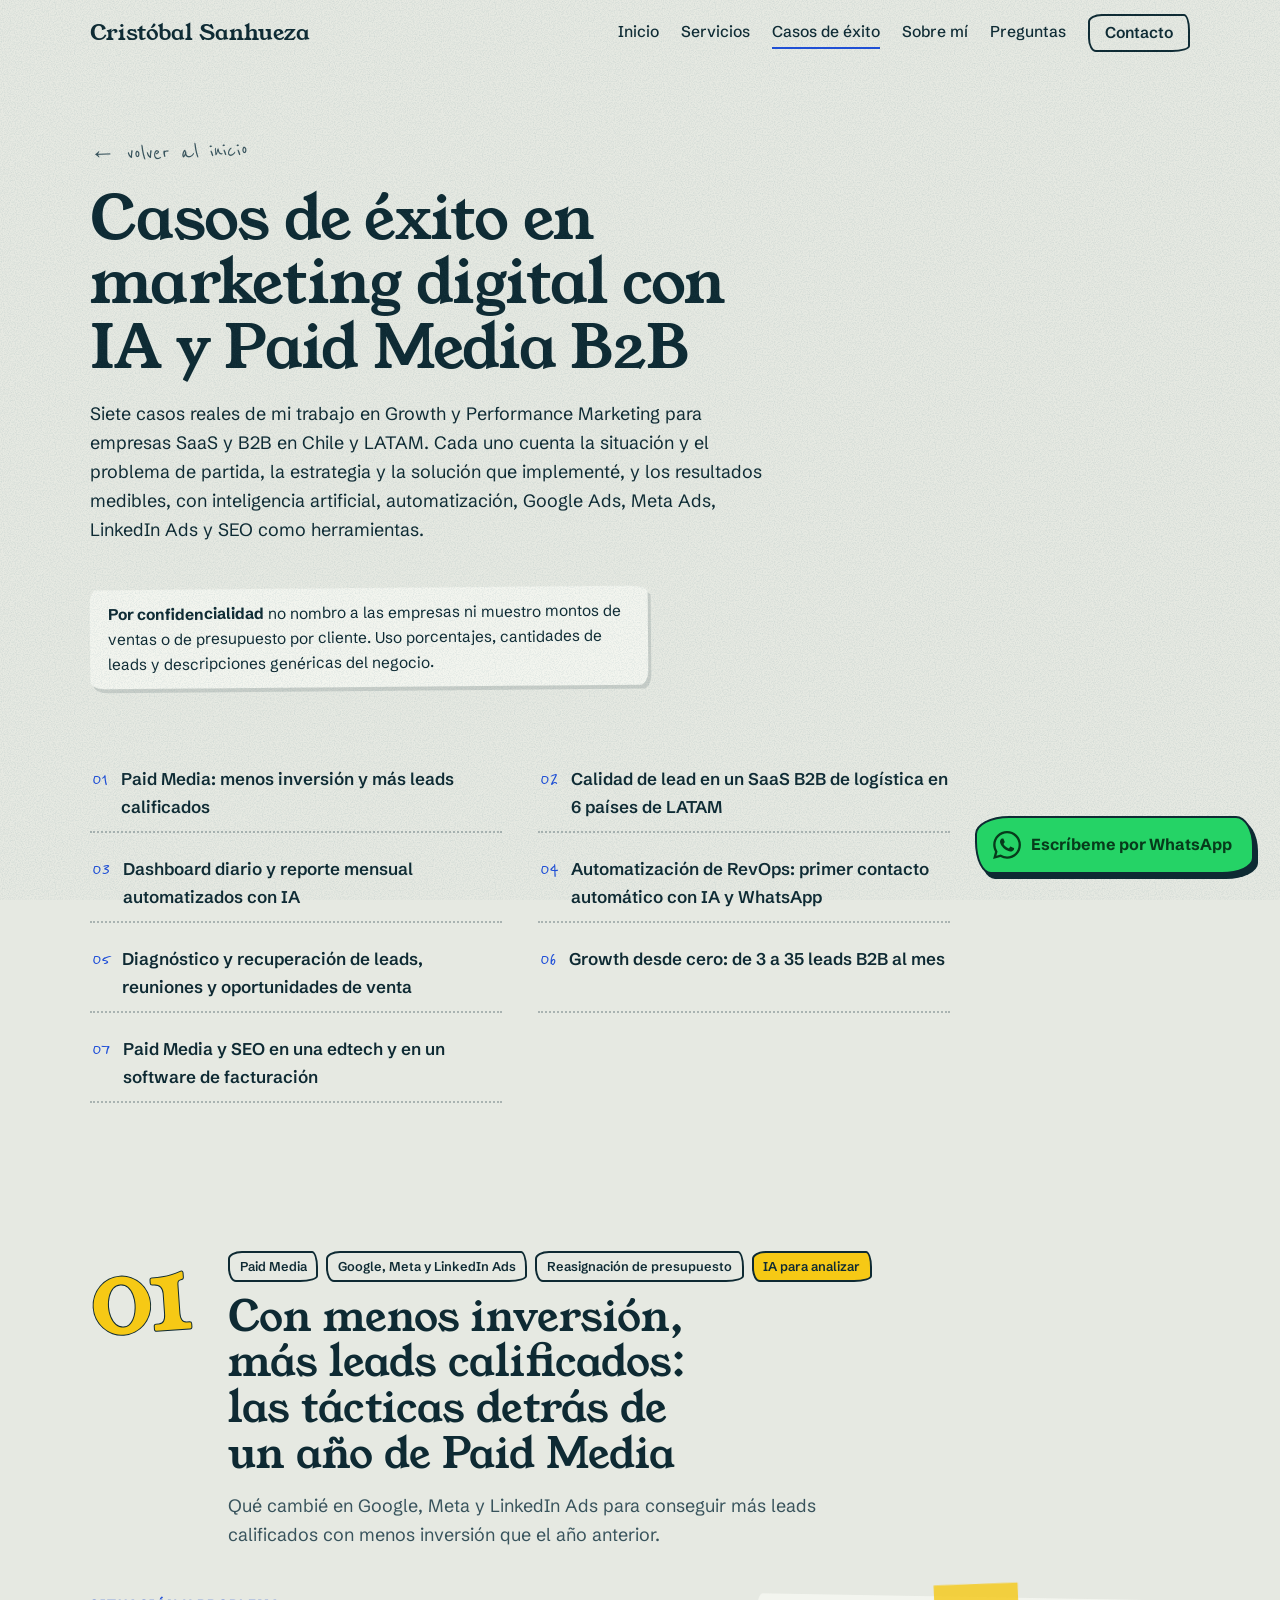
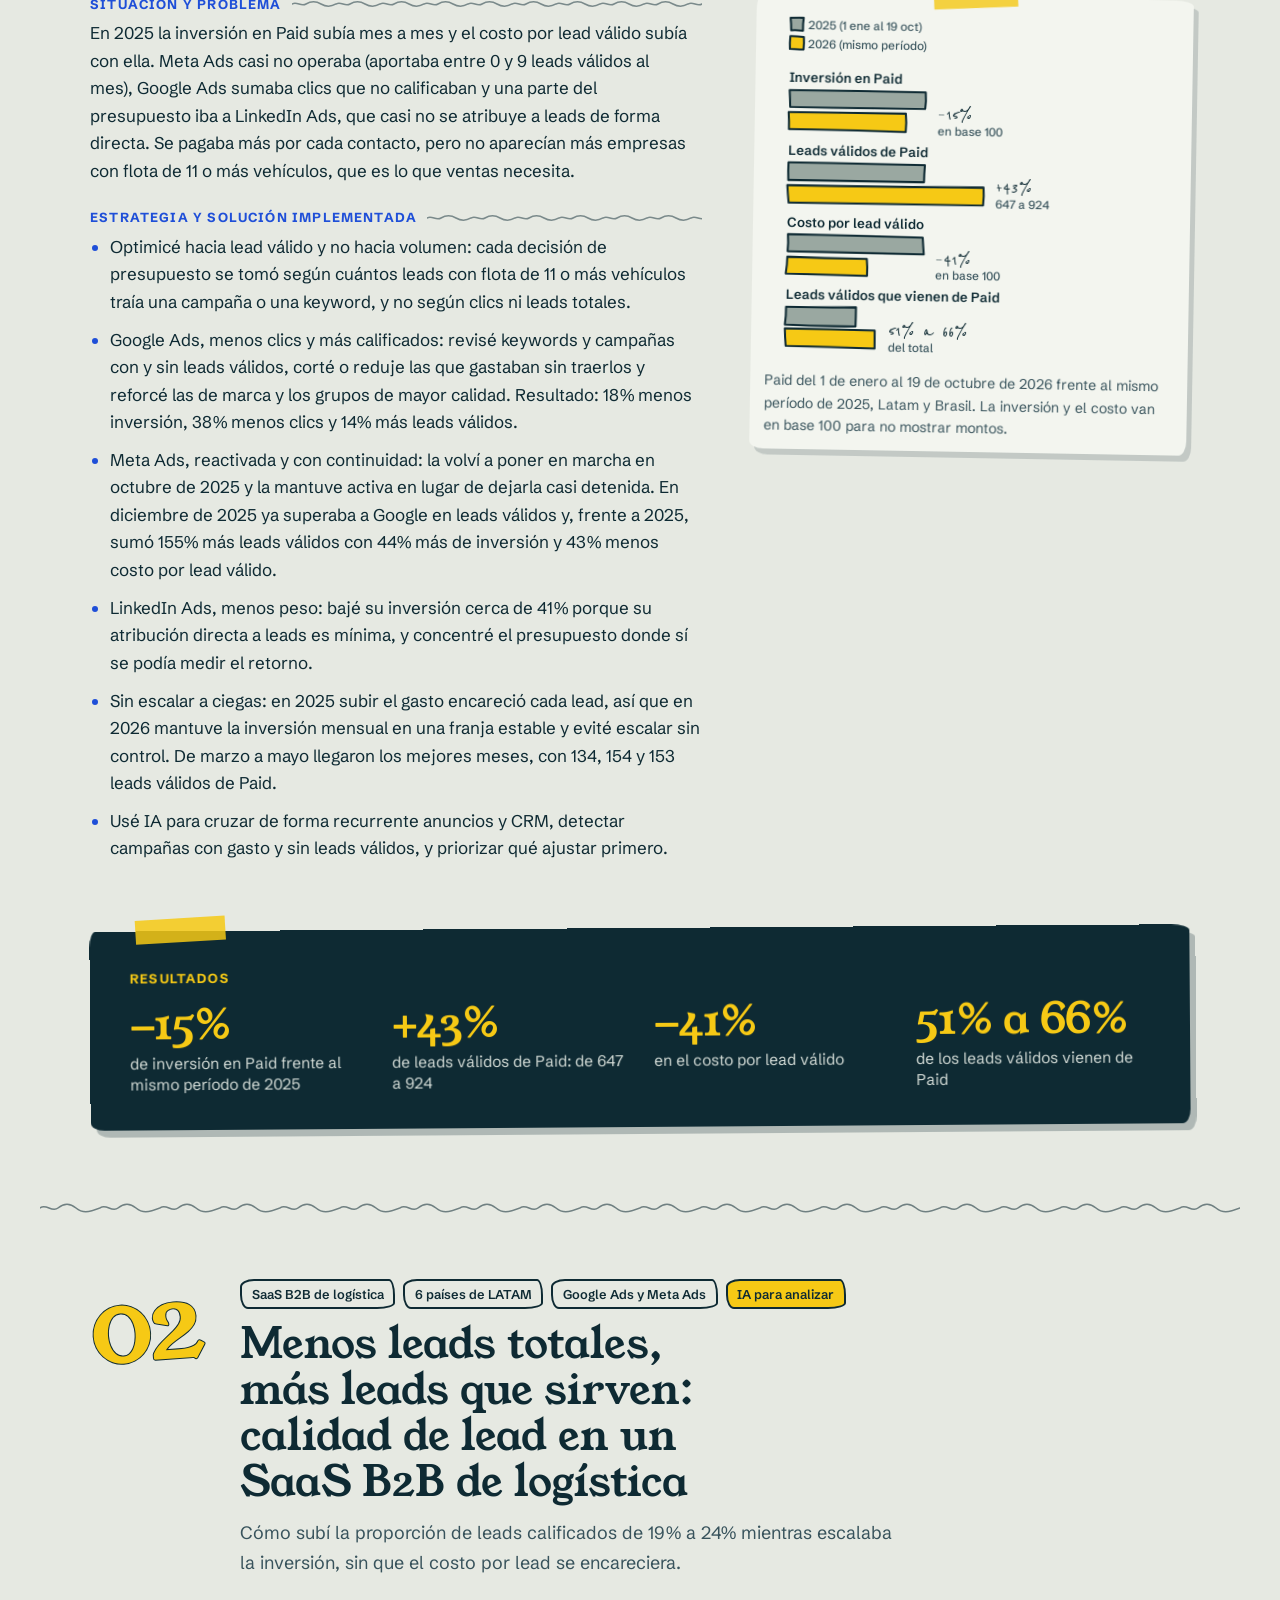
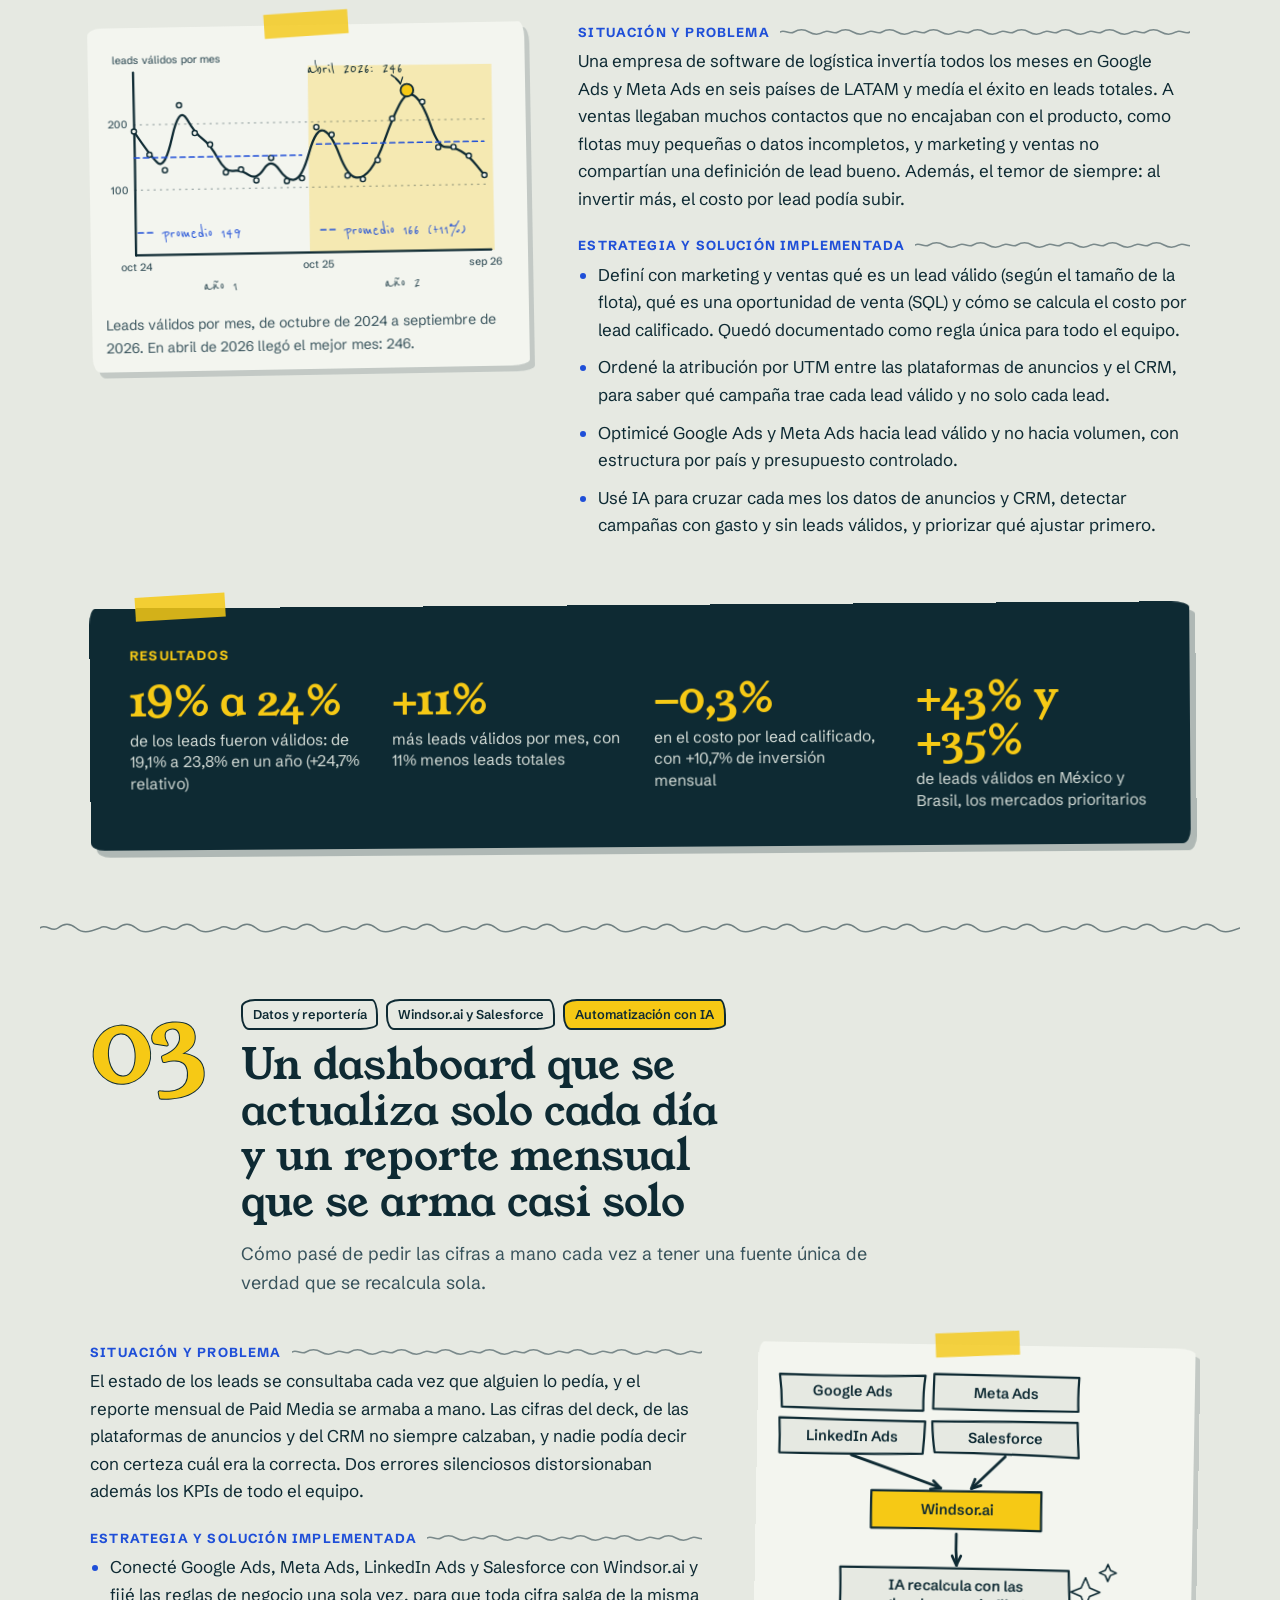
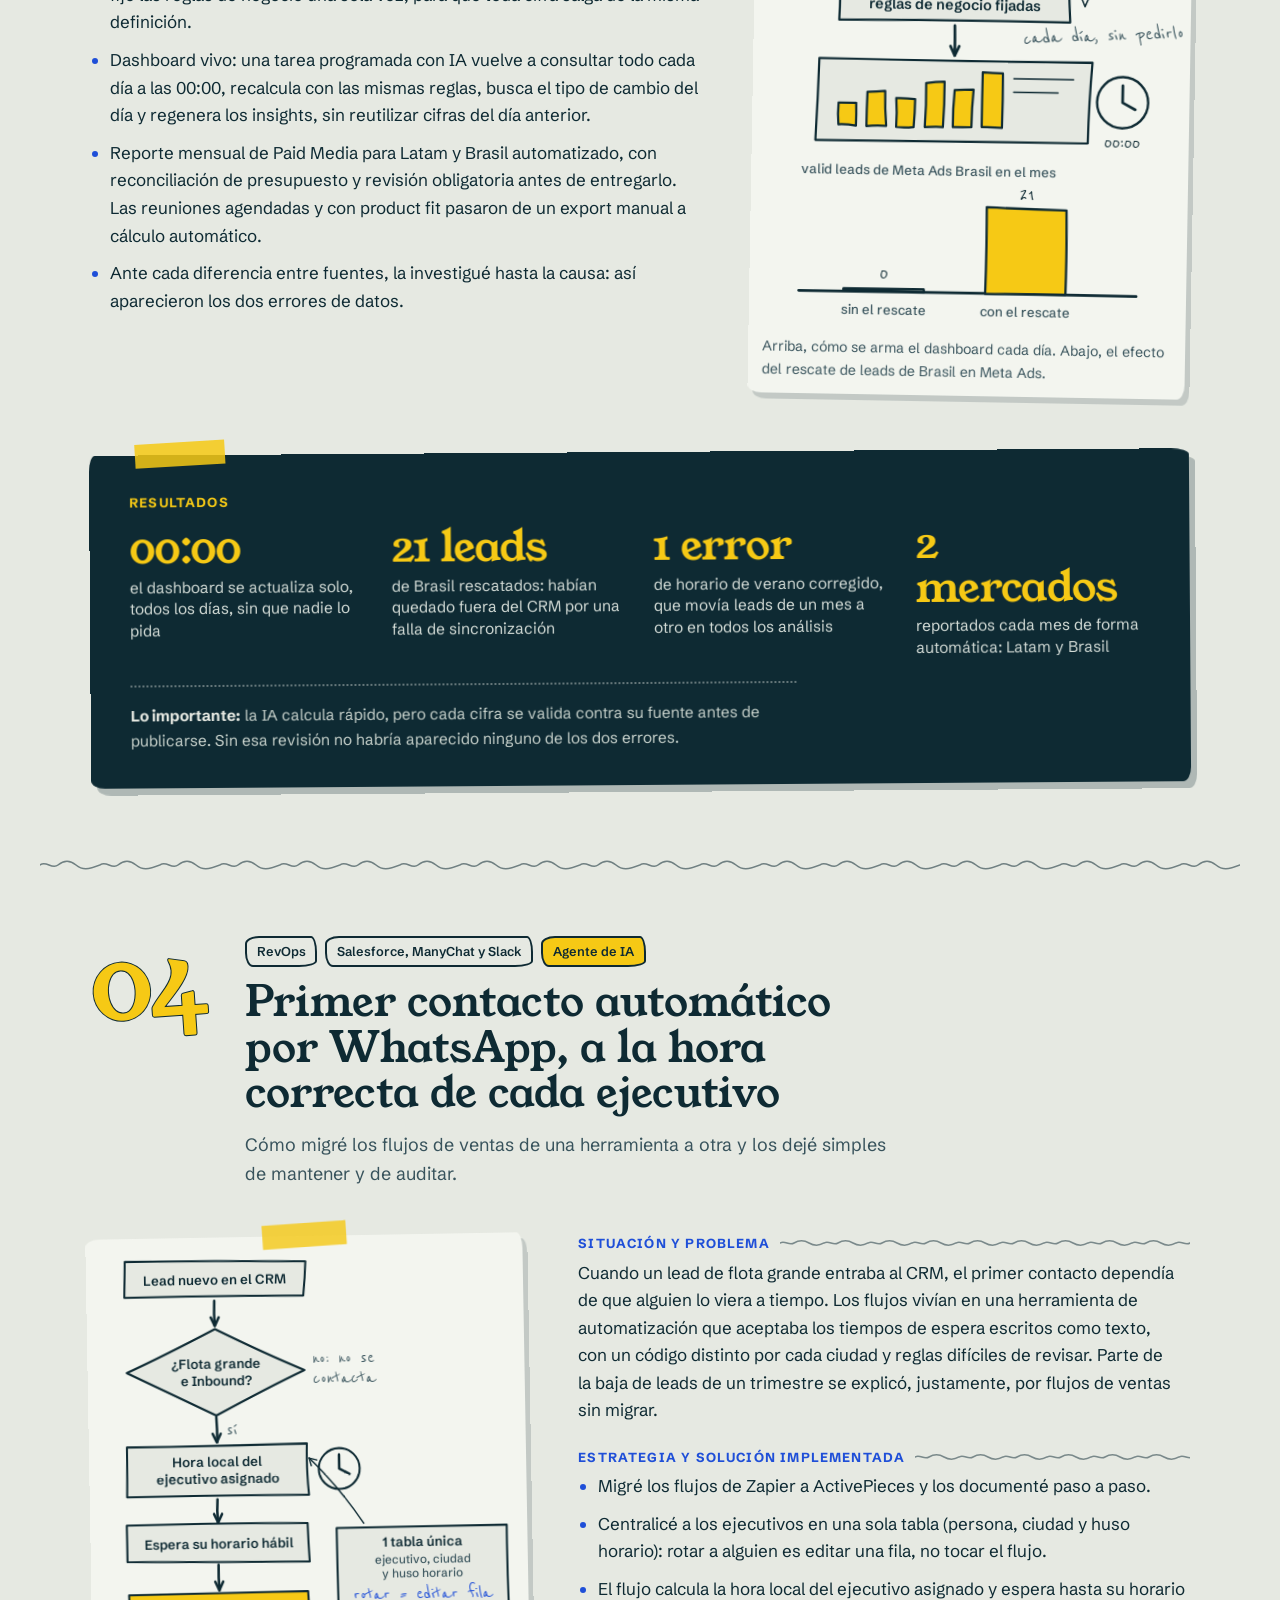
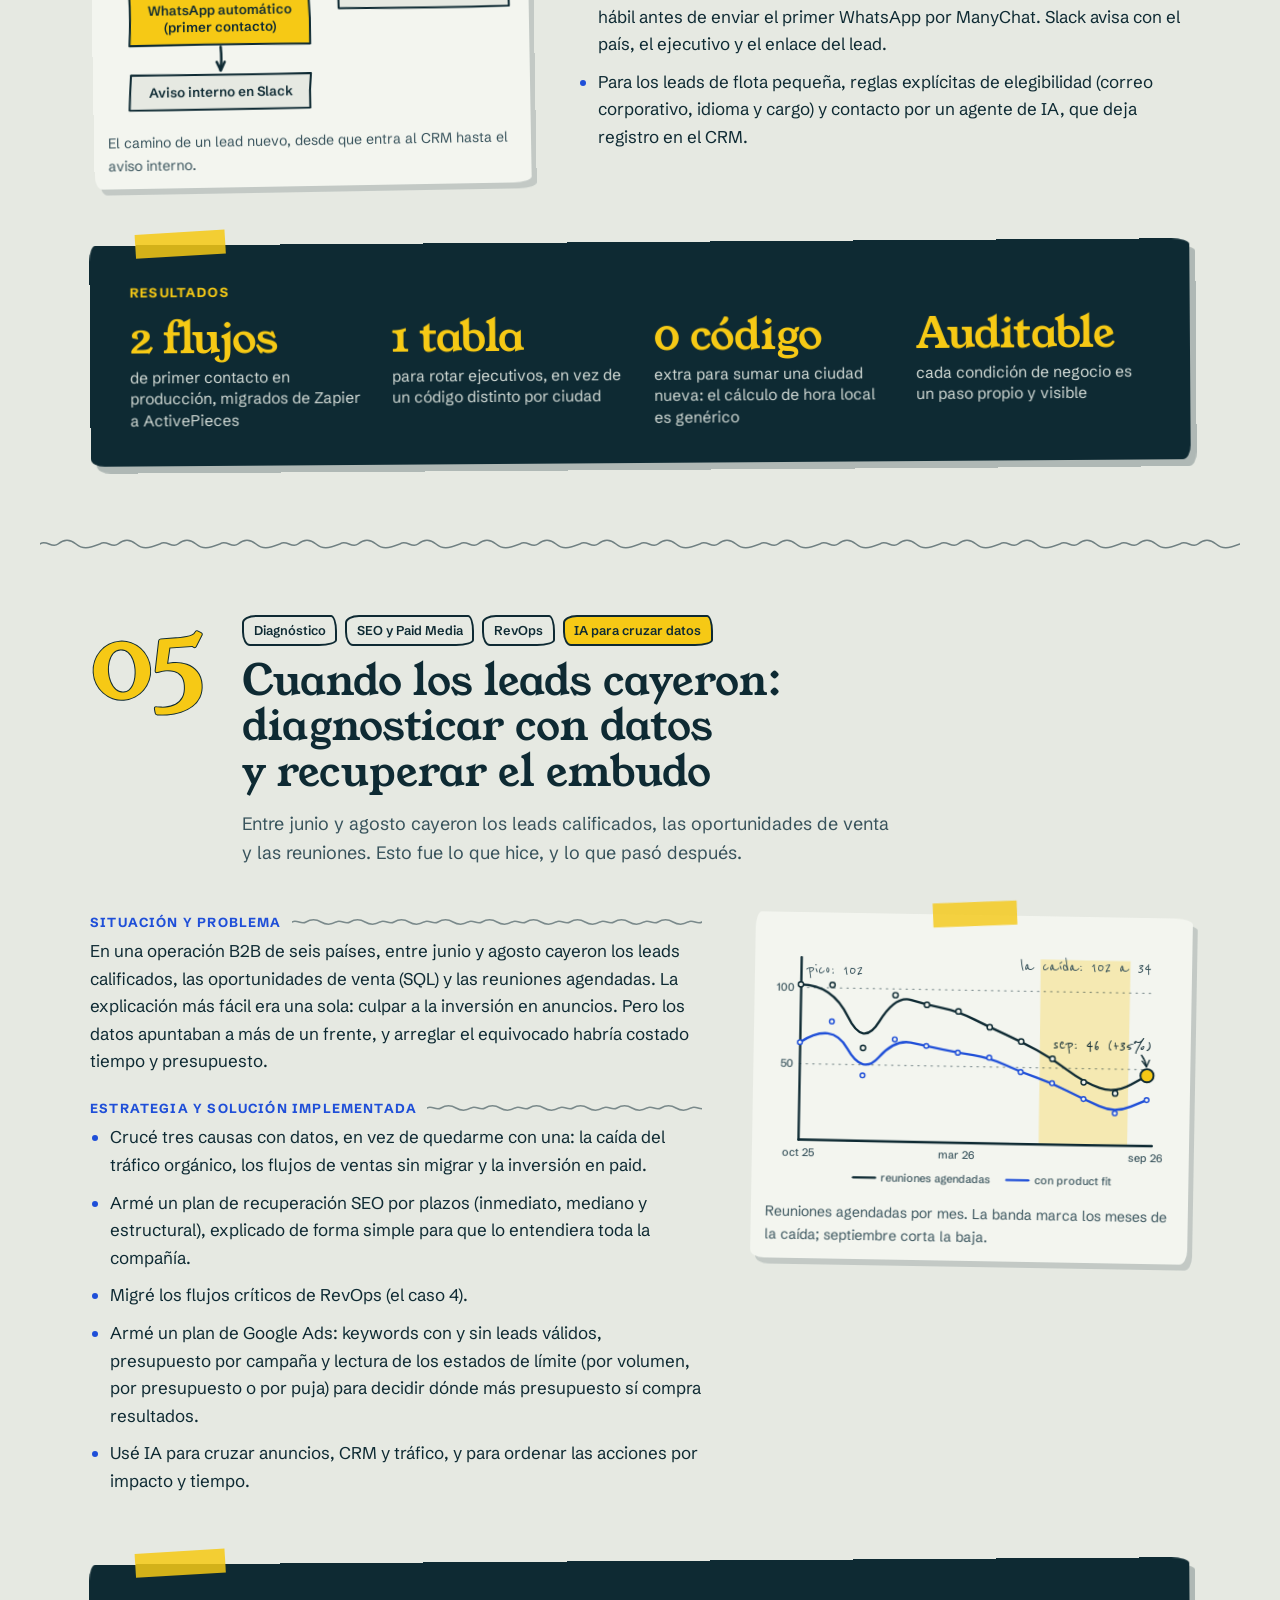
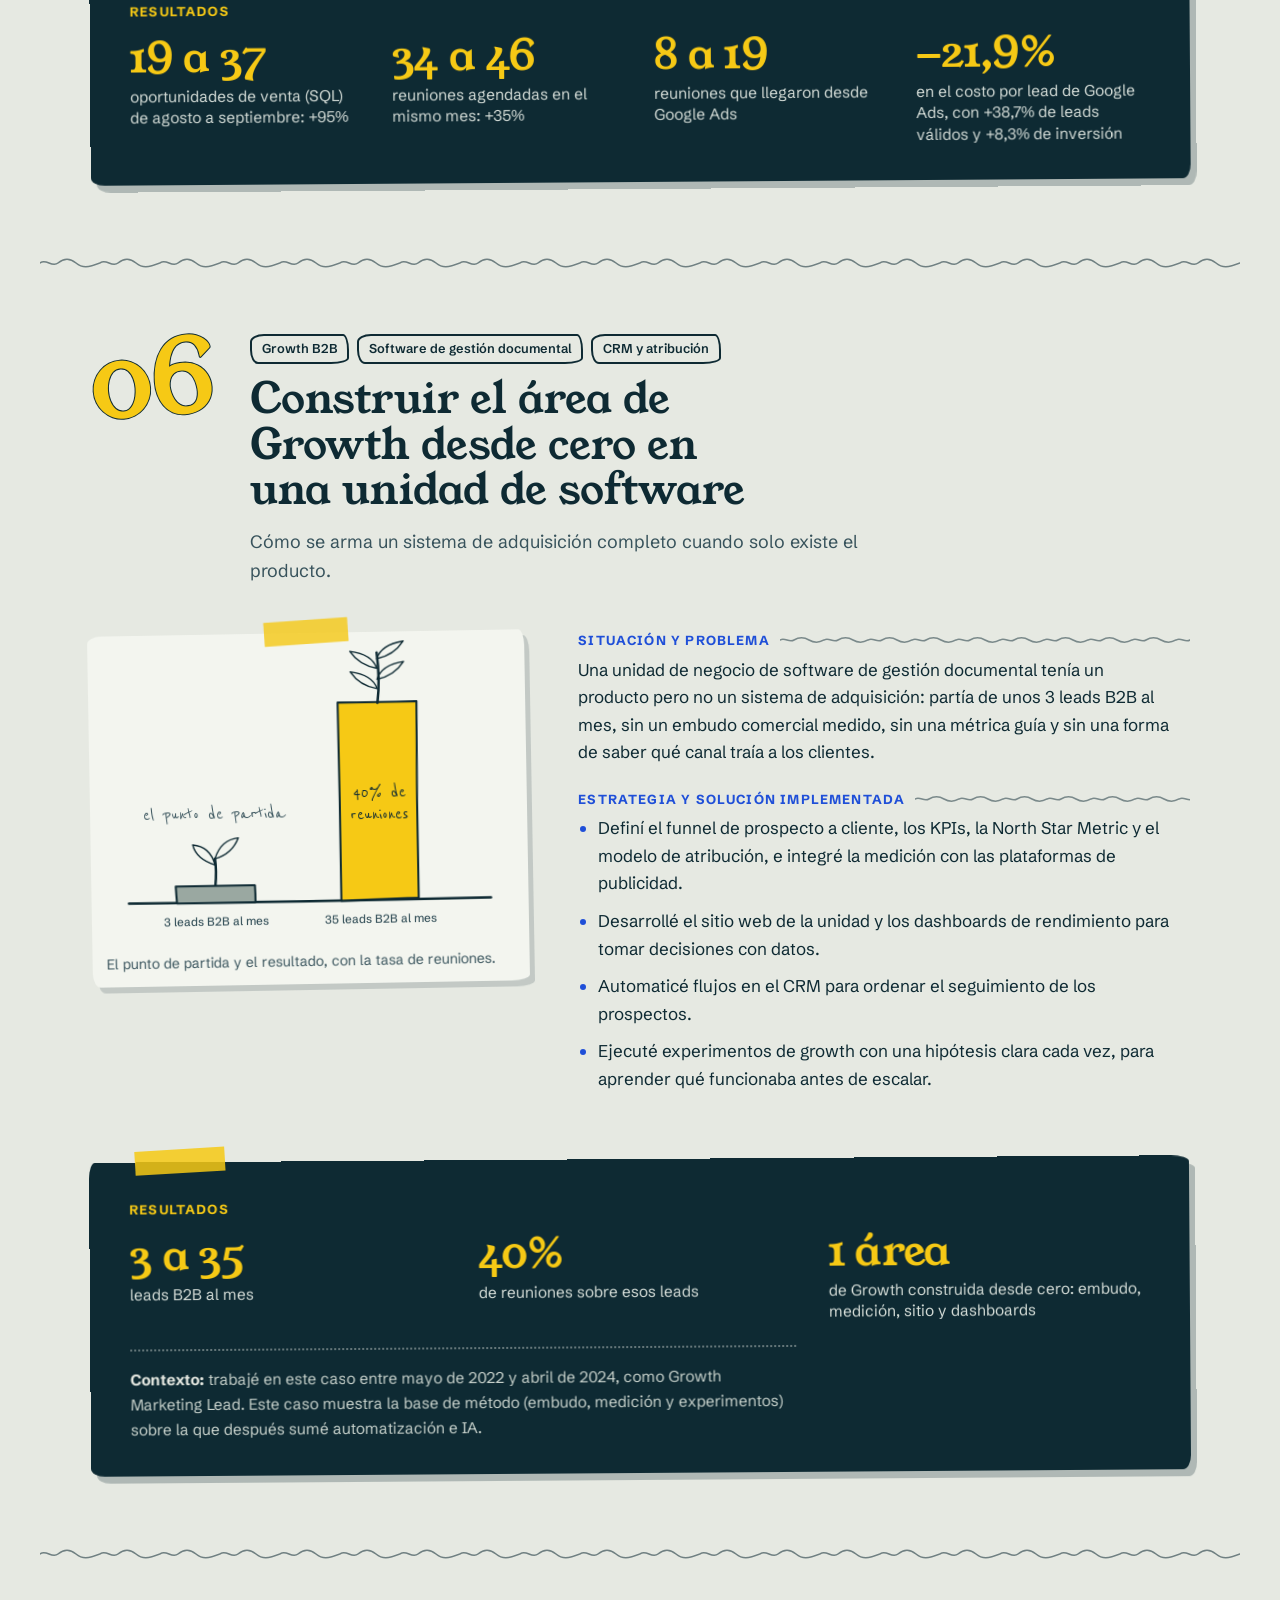
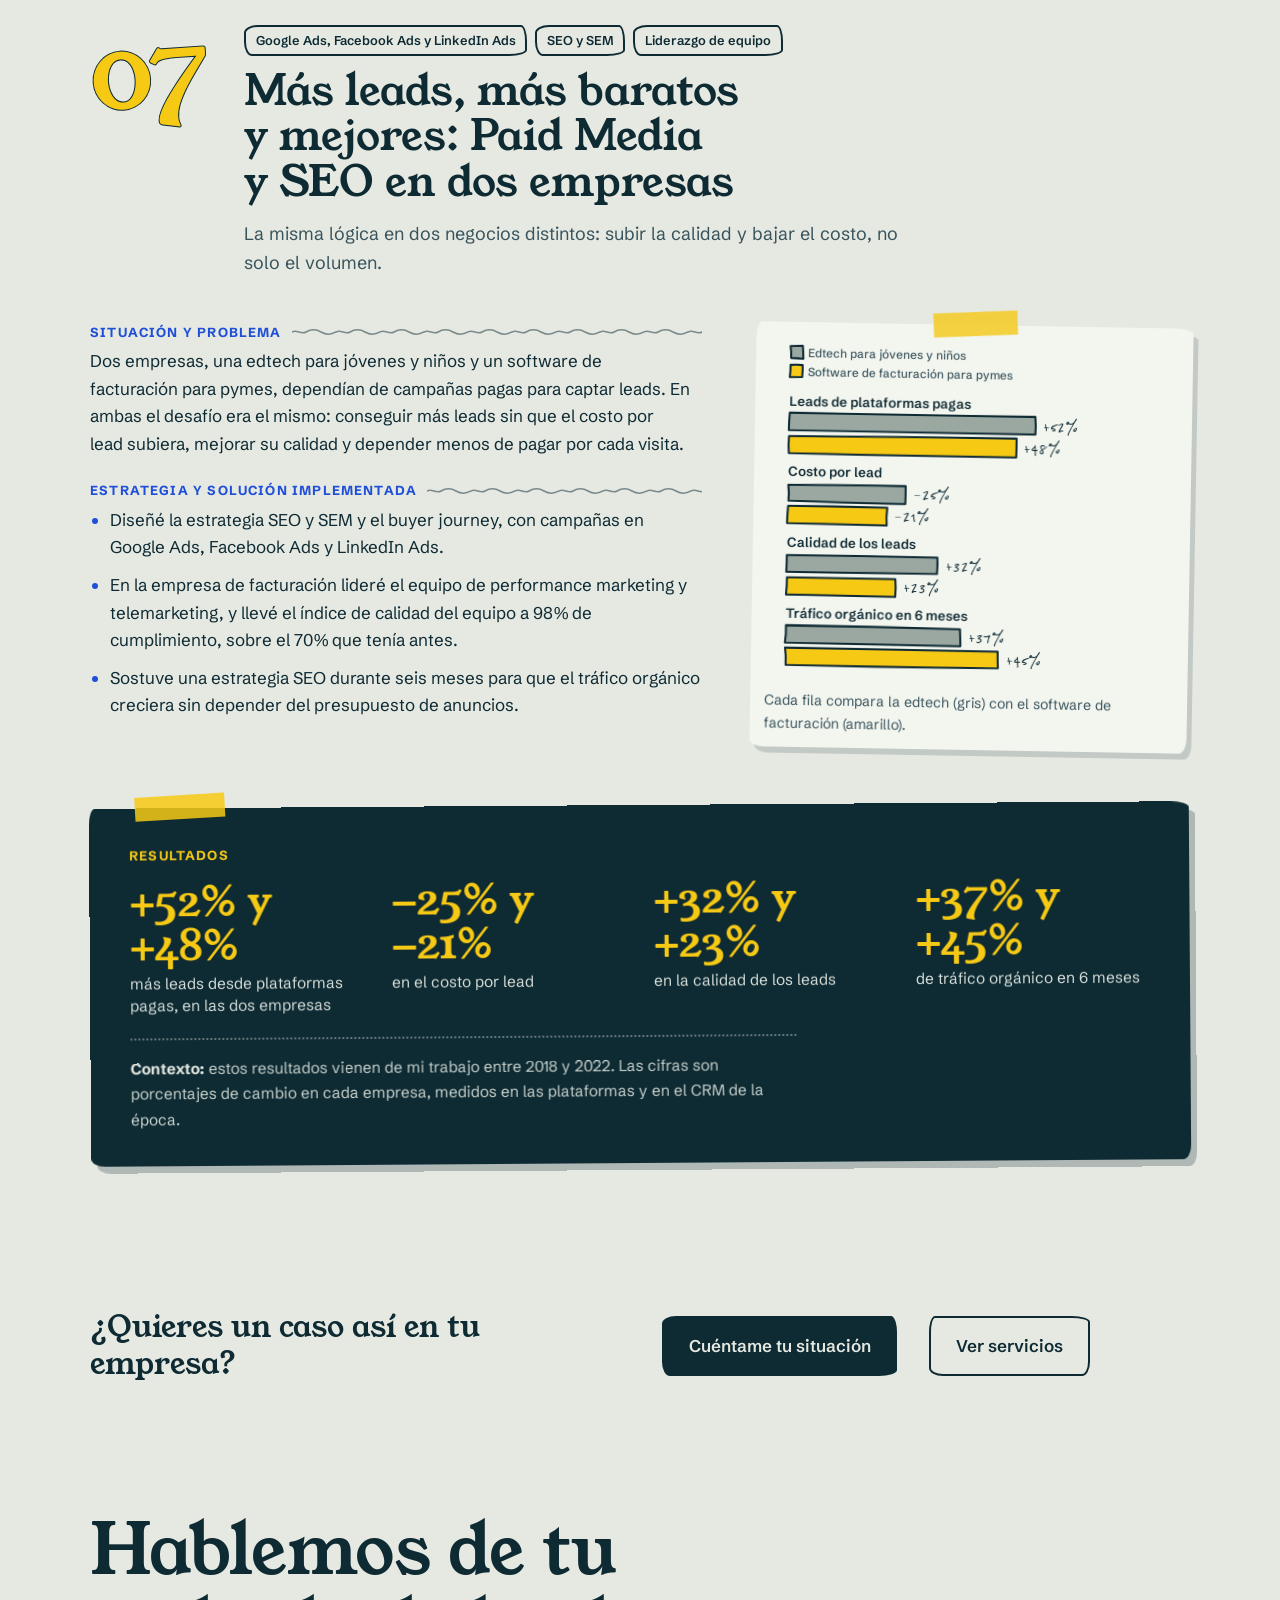
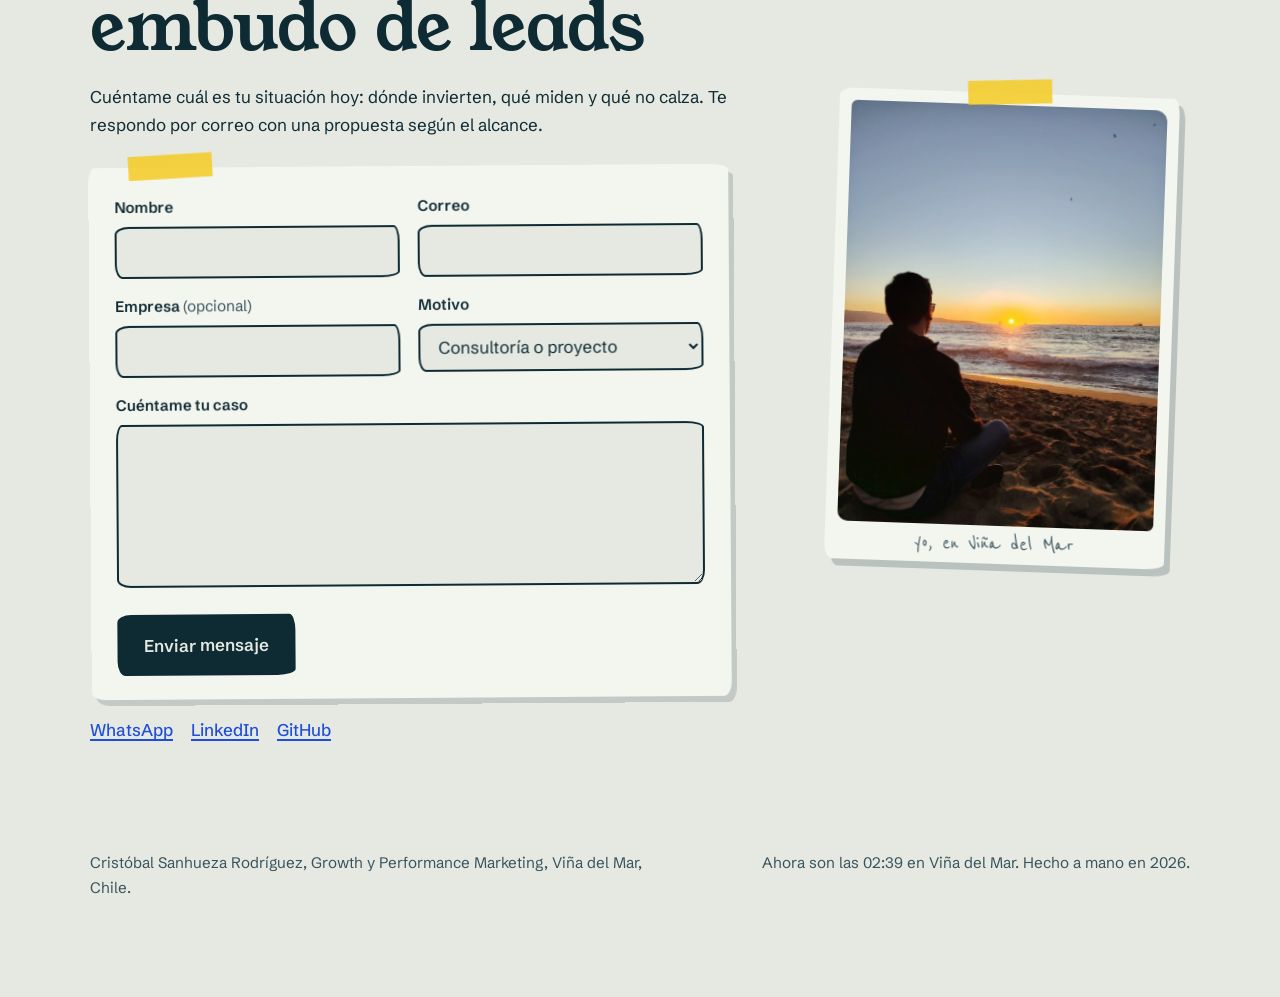
==== commit 39cce44f: "Add files via upload Cambios de contenido en Casos de éxito" ====
--- a/casos-de-exito.html
+++ b/casos-de-exito.html
@@ -301,13 +301,13 @@
       </div>
       <figure class="caso-fig">
         <svg class="graf" viewBox="0 0 520 446" role="img" aria-labelledby="g7-t g7-d"><title id="g7-t">Paid en 2026 comparado con 2025</title><desc id="g7-d">Barras pareadas del 1 de enero al 19 de octubre de 2025 y de 2026: la inversión en Paid baja 15%, los leads válidos de Paid suben 43% de 647 a 924, el costo por lead válido baja 41% y la proporción de leads válidos que vienen de Paid sube de 51% a 66%.</desc><path class="gris" d="M25.5 10.3 Q33.8 9.7 42.2 10.0 Q41.1 18.0 41.5 26.5 Q34.2 25.6 26.5 26.0 Q26.4 17.7 25.5 10.3Z"/><text class="s" x="48.0" y="24.0" text-anchor="start">2025 (1 ene al 19 oct)</text><path class="senal" d="M25.6 33.3 Q34.2 33.2 42.8 34.4 Q43.4 42.1 42.6 50.2 Q33.4 50.5 25.3 49.7 Q24.8 42.2 25.6 33.3Z"/><text class="s" x="48.0" y="48.0" text-anchor="start">2026 (mismo período)</text><text class="t" x="26.0" y="92.0" text-anchor="start">Inversión en Paid</text><path class="gris" d="M25.9 102.1 Q113.1 101.3 199.0 102.0 Q199.9 113.4 198.6 122.9 Q113.3 123.8 26.9 123.4 Q26.6 113.3 25.9 102.1Z"/><path class="senal" d="M25.1 129.9 Q99.5 129.3 174.1 129.3 Q175.4 140.8 174.3 152.9 Q98.9 151.3 25.8 151.7 Q26.0 142.0 25.1 129.9Z"/><text class="mt" x="215.3" y="136.0" text-anchor="start">−15%</text><text class="s" x="215.3" y="156.0" text-anchor="start">en base 100</text><text class="t" x="26.0" y="184.0" text-anchor="start">Leads válidos de Paid</text><path class="gris" d="M26.0 194.0 Q112.0 193.5 199.5 194.6 Q198.7 206.5 198.7 216.3 Q112.0 216.5 26.1 216.3 Q25.6 204.2 26.0 194.0Z"/><path class="senal" d="M25.0 222.8 Q149.5 223.4 274.5 221.7 Q275.5 233.3 274.3 244.4 Q151.6 244.7 27.0 245.1 Q25.7 233.3 25.0 222.8Z"/><text class="mt" x="289.9" y="228.0" text-anchor="start">+43%</text><text class="s" x="289.9" y="248.0" text-anchor="start">647 a 924</text><text class="t" x="26.0" y="276.0" text-anchor="start">Costo por lead válido</text><path class="gris" d="M26.9 285.2 Q112.0 285.5 198.3 286.7 Q199.0 296.6 200.0 308.0 Q112.4 307.1 26.8 306.9 Q27.8 297.2 26.9 285.2Z"/><path class="senal" d="M26.6 313.9 Q77.9 315.2 127.7 315.1 Q128.9 326.1 128.3 336.5 Q76.4 336.1 24.9 335.3 Q26.6 324.2 26.6 313.9Z"/><text class="mt" x="215.3" y="320.0" text-anchor="start">−41%</text><text class="s" x="215.3" y="340.0" text-anchor="start">en base 100</text><text class="t" x="26.0" y="368.0" text-anchor="start">Leads válidos que vienen de Paid</text><path class="gris" d="M26.1 377.5 Q70.9 378.0 115.0 376.8 Q115.1 388.4 114.8 401.1 Q69.6 401.8 24.9 400.2 Q26.4 388.0 26.1 377.5Z"/><path class="senal" d="M25.0 405.0 Q82.2 405.0 139.3 405.9 Q139.4 416.7 139.5 428.9 Q82.2 427.2 26.4 427.1 Q25.4 416.6 25.0 405.0Z"/><text class="mt" x="156.4" y="412.0" text-anchor="start">51% a 66%</text><text class="s" x="156.4" y="432.0" text-anchor="start">del total</text></svg>
-        <figcaption>Paid en 2026 frente al mismo período de 2025. La inversión y el costo van en base 100 para no mostrar montos.</figcaption>
+        <figcaption>Paid del 1 de enero al 19 de octubre de 2026 frente al mismo período de 2025, Latam y Brasil. La inversión y el costo van en base 100 para no mostrar montos.</figcaption>
       </figure>
     </div>
     <div class="caso-res">
       <h3>Resultados</h3>
       <ul class="cifras"><li><span class="fig">−15%</span><span class="q">de inversión en Paid frente al mismo período de 2025</span></li><li><span class="fig">+43%</span><span class="q">de leads válidos de Paid: de 647 a 924</span></li><li><span class="fig">−41%</span><span class="q">en el costo por lead válido</span></li><li><span class="fig">51% a 66%</span><span class="q">de los leads válidos vienen de Paid</span></li></ul>
-      <p class="honesto-caso"><strong>Sin maquillaje:</strong> el costo por lead bajó, pero el costo por reunión con product fit y por cliente se encareció durante el tercer trimestre de 2026, así que el siguiente trabajo es que la eficiencia ganada llegue también a reuniones y clientes. Las cifras comparan el 1 de enero al 19 de octubre de cada año, con Latam y Brasil.</p>
+      
     </div>
   </div>
 </article>
@@ -340,7 +340,7 @@
     <div class="caso-res">
       <h3>Resultados</h3>
       <ul class="cifras"><li><span class="fig">19% a 24%</span><span class="q">de los leads fueron válidos: de 19,1% a 23,8% en un año (+24,7% relativo)</span></li><li><span class="fig">+11%</span><span class="q">más leads válidos por mes, con 11% menos leads totales</span></li><li><span class="fig">−0,3%</span><span class="q">en el costo por lead calificado, con +10,7% de inversión mensual</span></li><li><span class="fig">+43% y +35%</span><span class="q">de leads válidos en México y Brasil, los mercados prioritarios</span></li></ul>
-      <p class="honesto-caso"><strong>Lo que no subió:</strong> Chile y Colombia bajaron y quedaron como foco de atención. Un 28% de los leads válidos de Google Ads en 2026 llegó por búsquedas sobre IA aplicada a la logística, todavía sin clientes asociados, así que sigo midiendo si esa demanda se convierte.</p>
+      
     </div>
   </div>
 </article>
@@ -406,7 +406,7 @@
     <div class="caso-res">
       <h3>Resultados</h3>
       <ul class="cifras"><li><span class="fig">2 flujos</span><span class="q">de primer contacto en producción, migrados de Zapier a ActivePieces</span></li><li><span class="fig">1 tabla</span><span class="q">para rotar ejecutivos, en vez de un código distinto por ciudad</span></li><li><span class="fig">0 código</span><span class="q">extra para sumar una ciudad nueva: el cálculo de hora local es genérico</span></li><li><span class="fig">Auditable</span><span class="q">cada condición de negocio es un paso propio y visible</span></li></ul>
-      <p class="honesto-caso"><strong>Alcance del caso:</strong> no aislé el efecto de este flujo en las ventas. El logro medible es que el primer contacto salga solo, a la hora correcta, y que el proceso quede auditable y simple de mantener.</p>
+      
     </div>
   </div>
 </article>
@@ -439,7 +439,7 @@
     <div class="caso-res">
       <h3>Resultados</h3>
       <ul class="cifras"><li><span class="fig">19 a 37</span><span class="q">oportunidades de venta (SQL) de agosto a septiembre: +95%</span></li><li><span class="fig">34 a 46</span><span class="q">reuniones agendadas en el mismo mes: +35%</span></li><li><span class="fig">8 a 19</span><span class="q">reuniones que llegaron desde Google Ads</span></li><li><span class="fig">−21,9%</span><span class="q">en el costo por lead de Google Ads, con +38,7% de leads válidos y +8,3% de inversión</span></li></ul>
-      <p class="honesto-caso"><strong>Sin maquillaje:</strong> la mejora apareció primero abajo del embudo (oportunidades y reuniones). Los leads totales seguían bajos ese mes y un solo mes no alcanza para dar la recuperación por consolidada.</p>
+      
     </div>
   </div>
 </article>
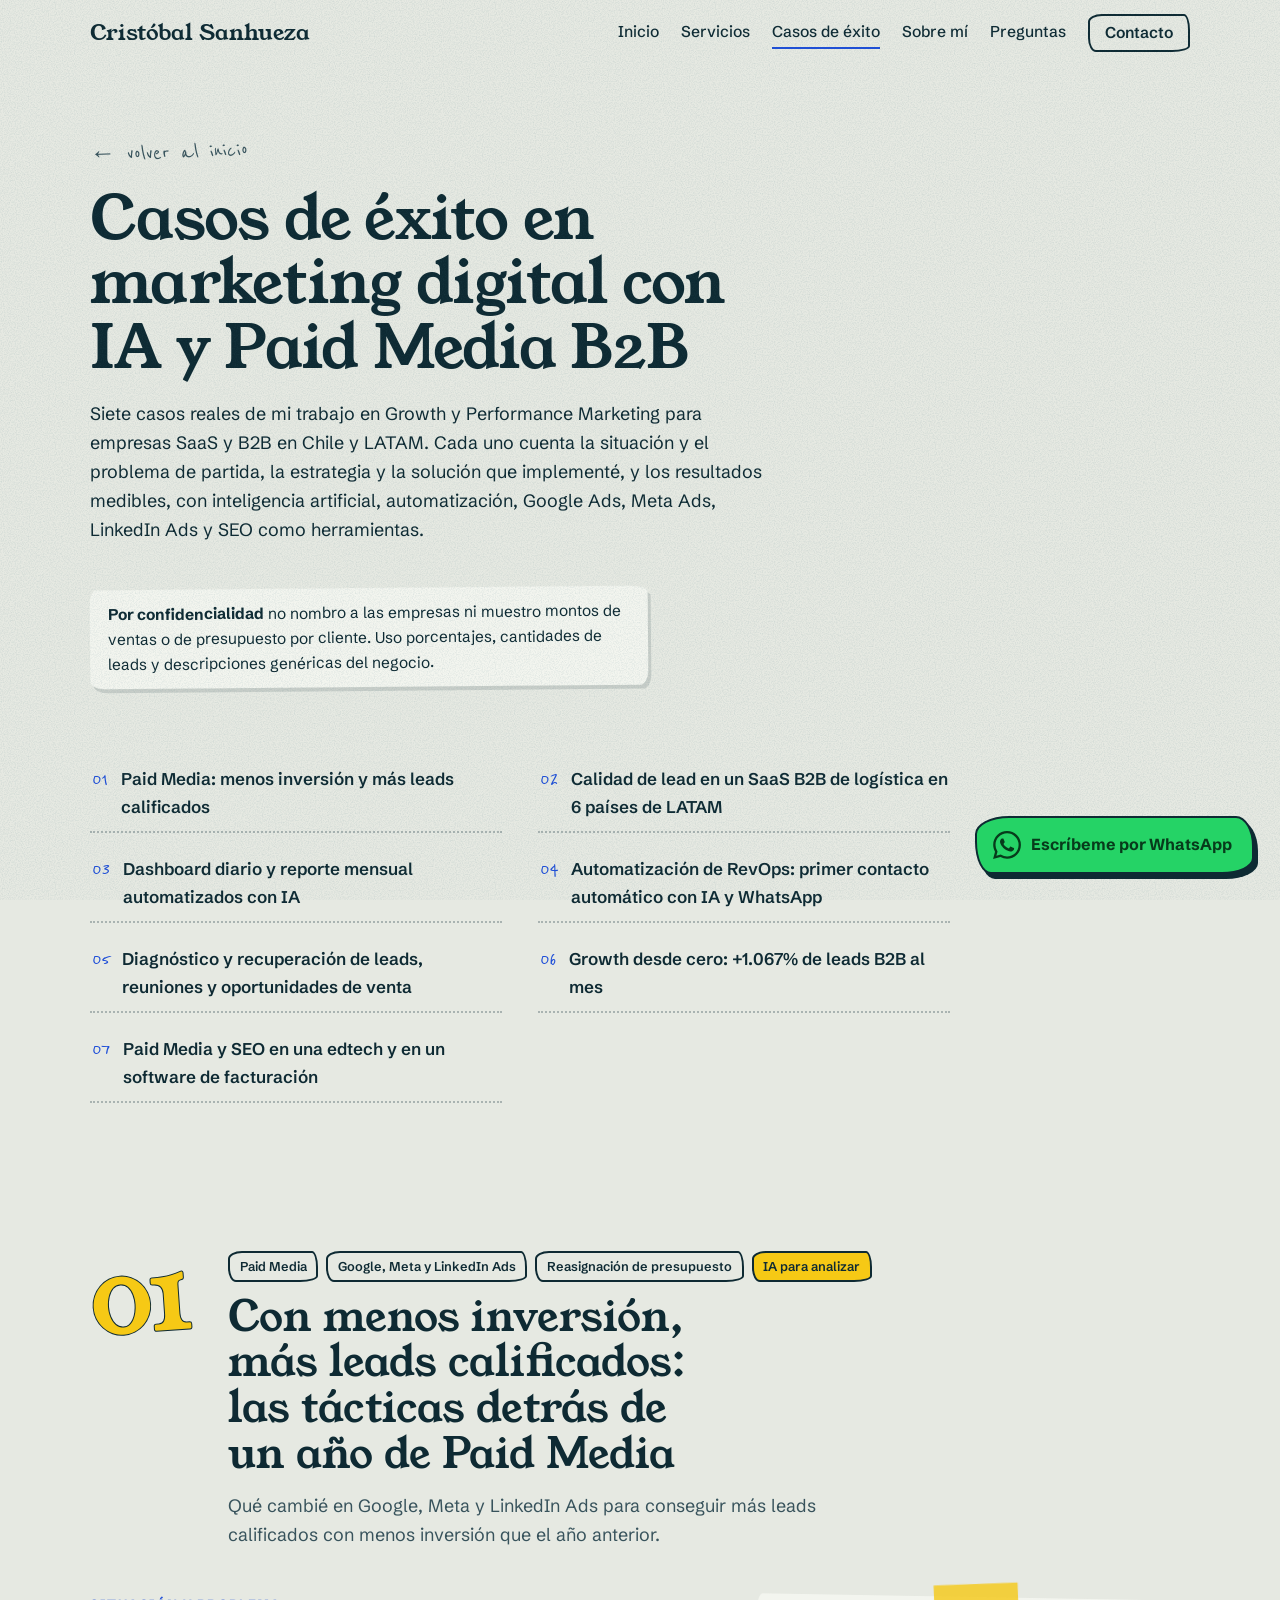
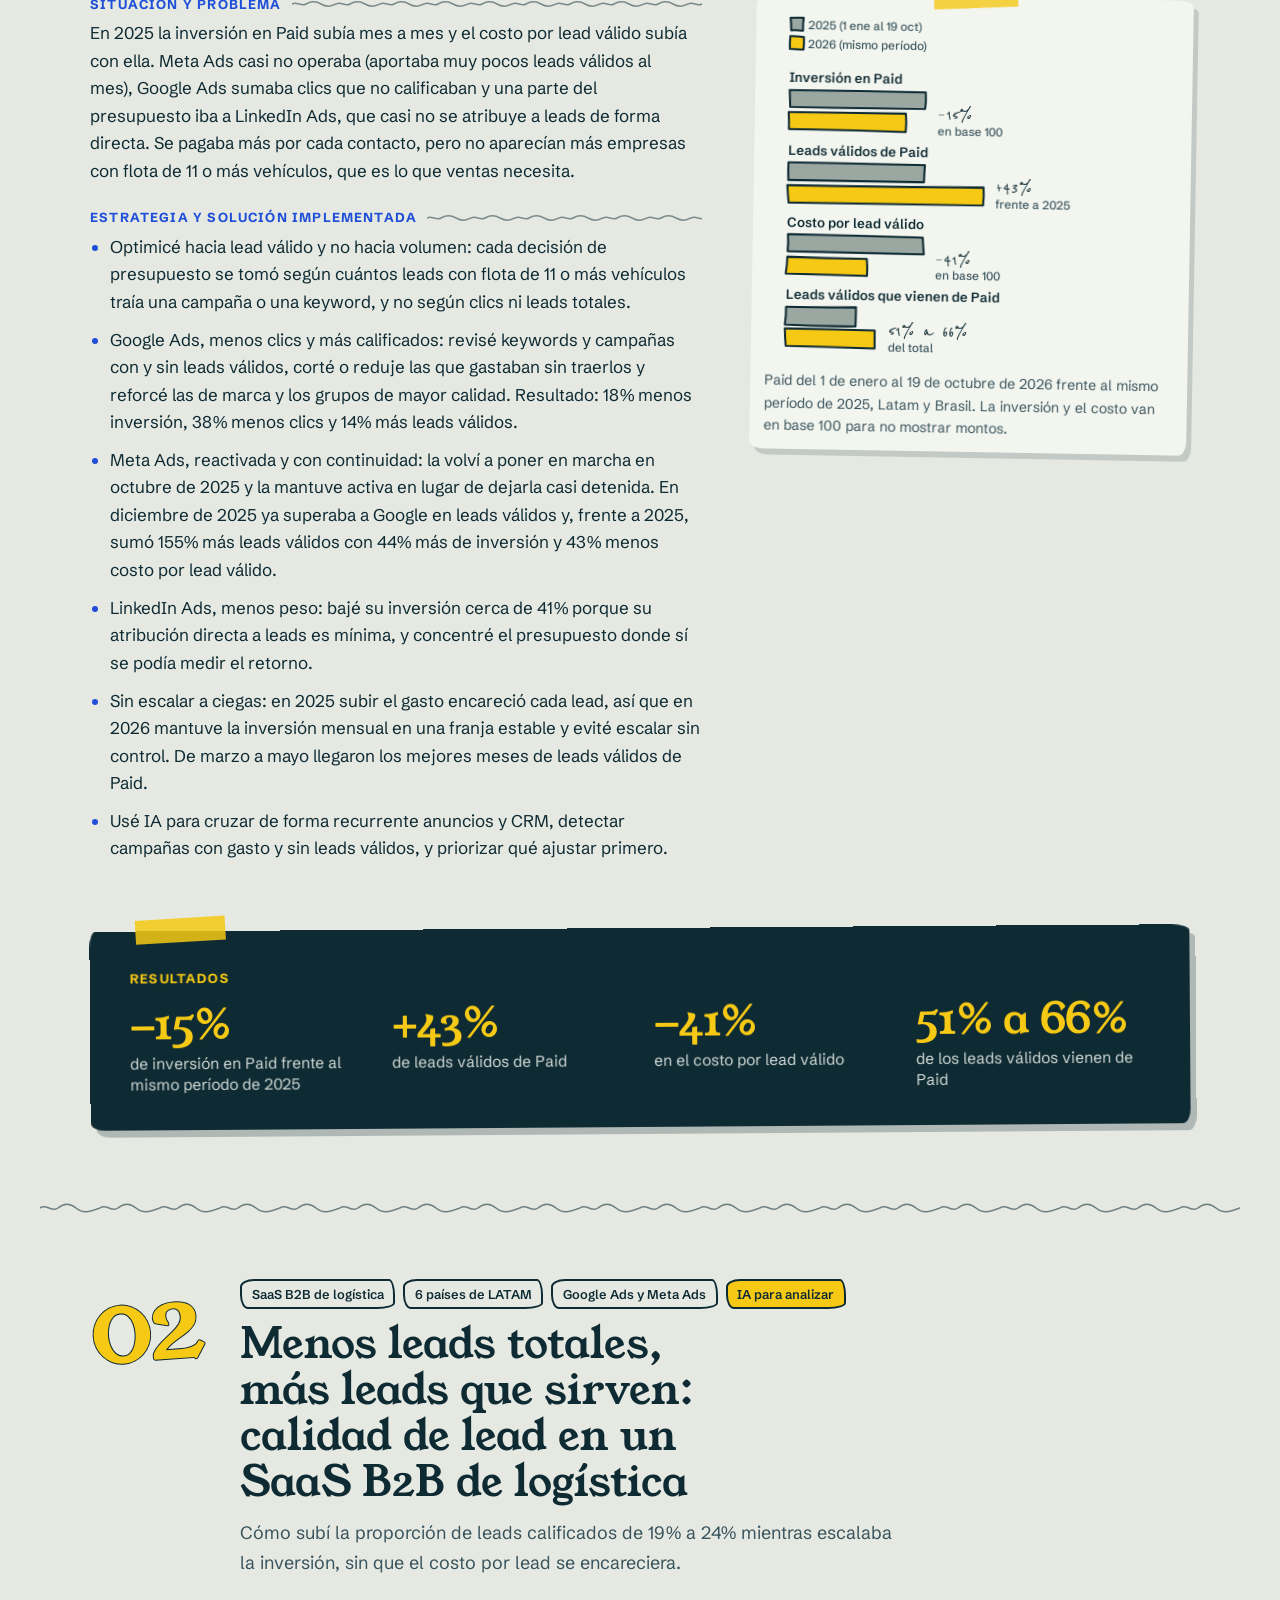
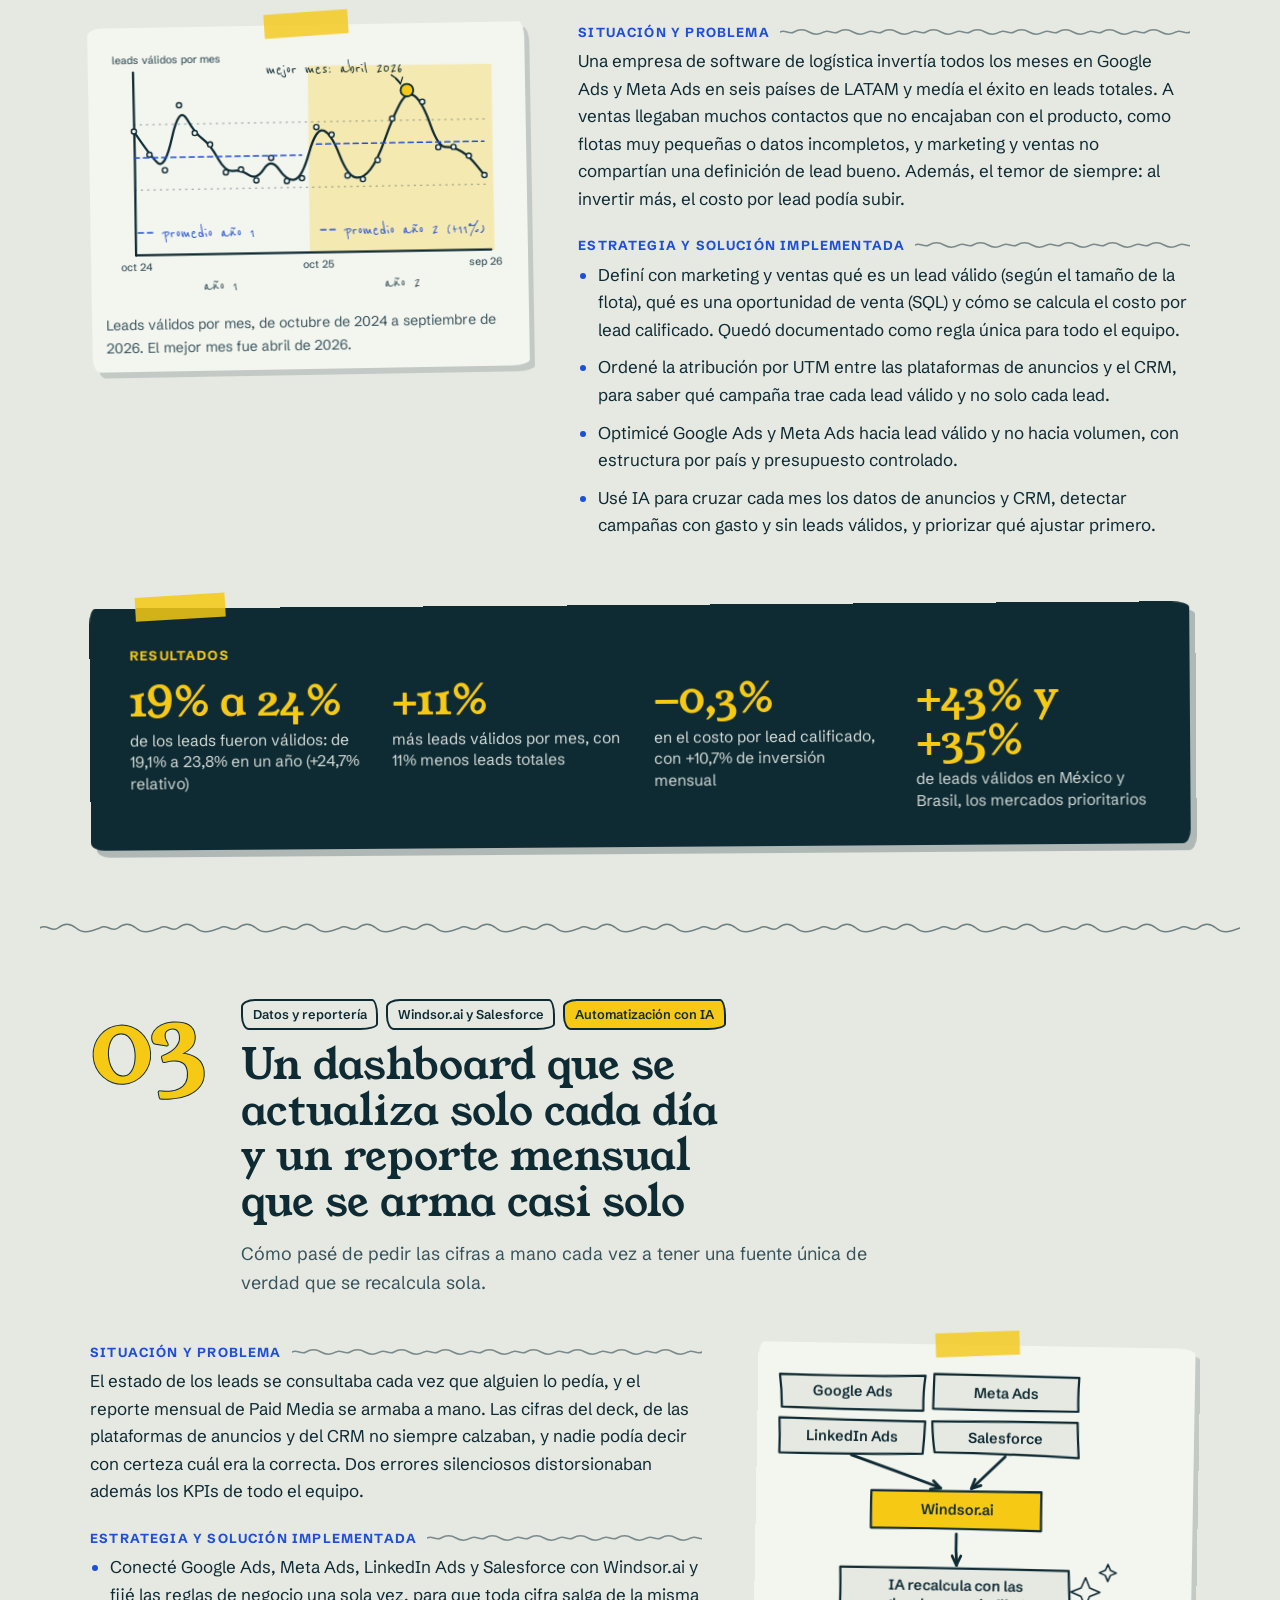
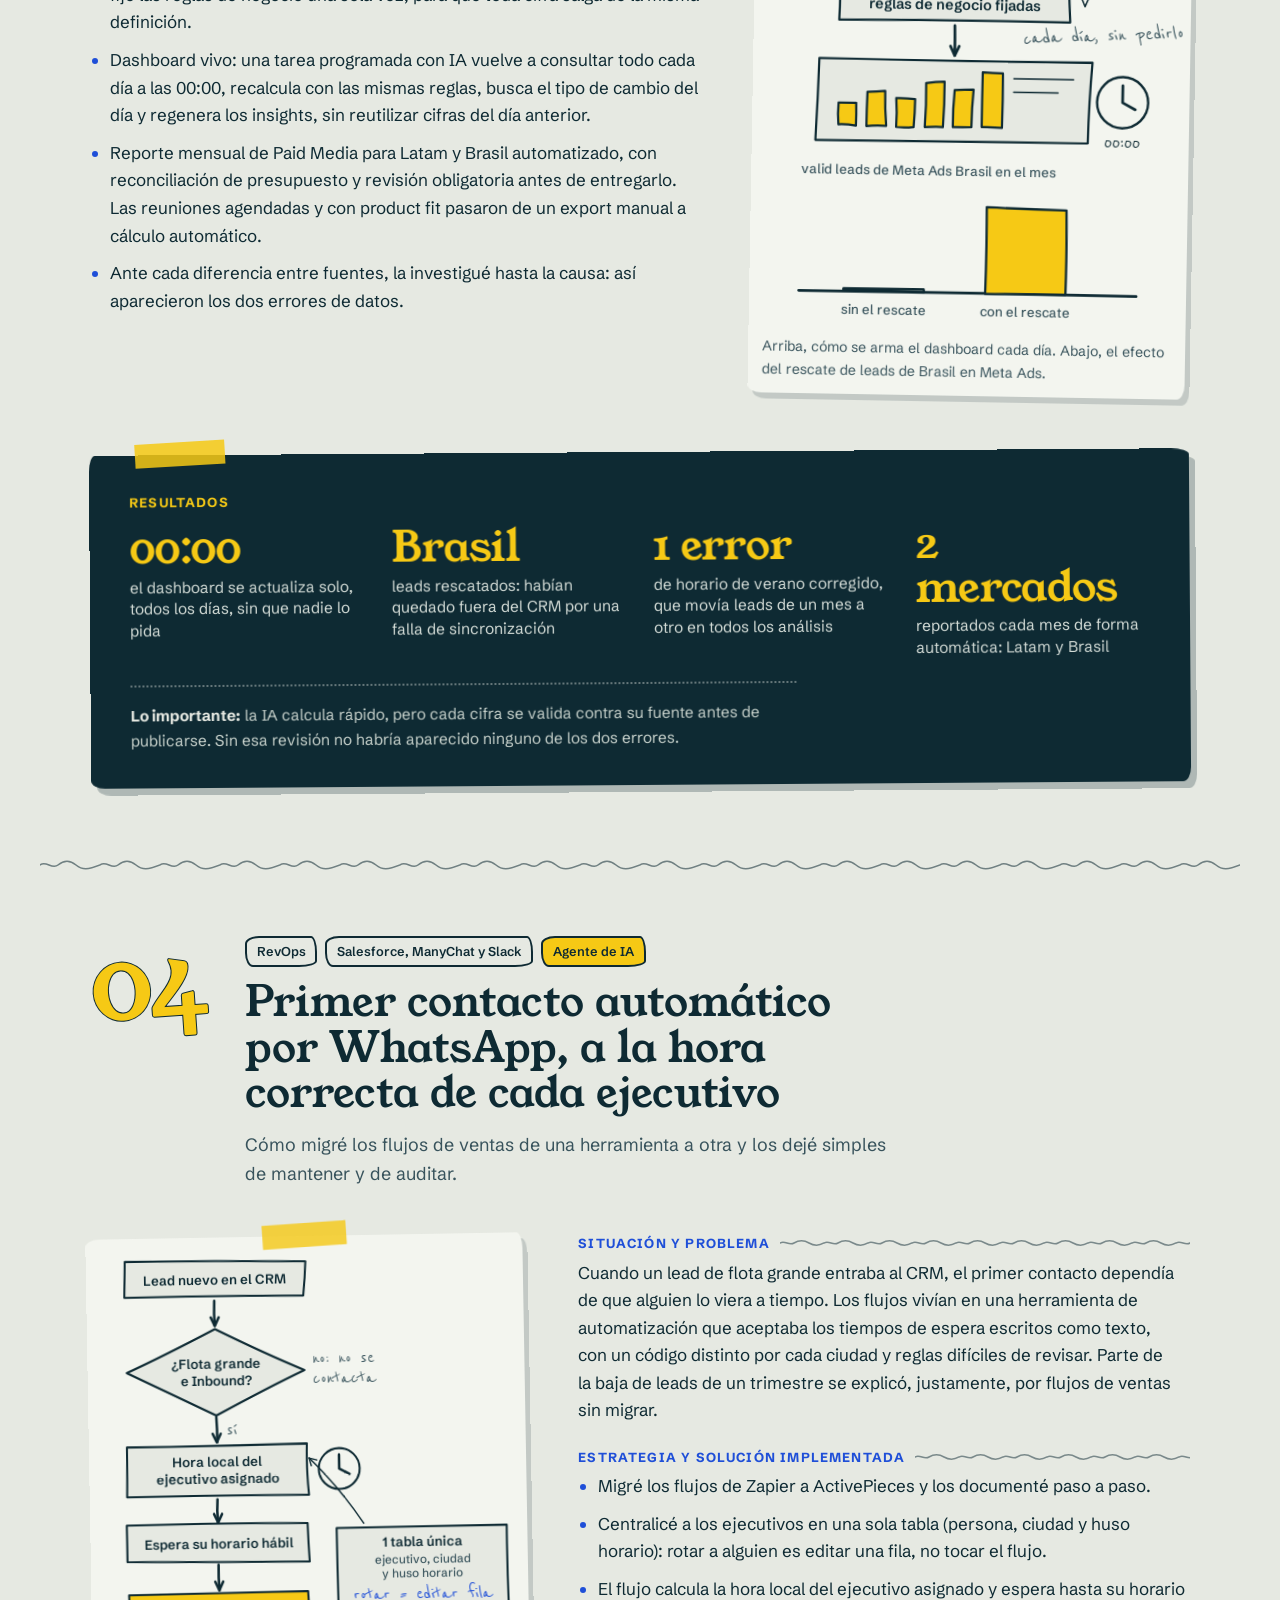
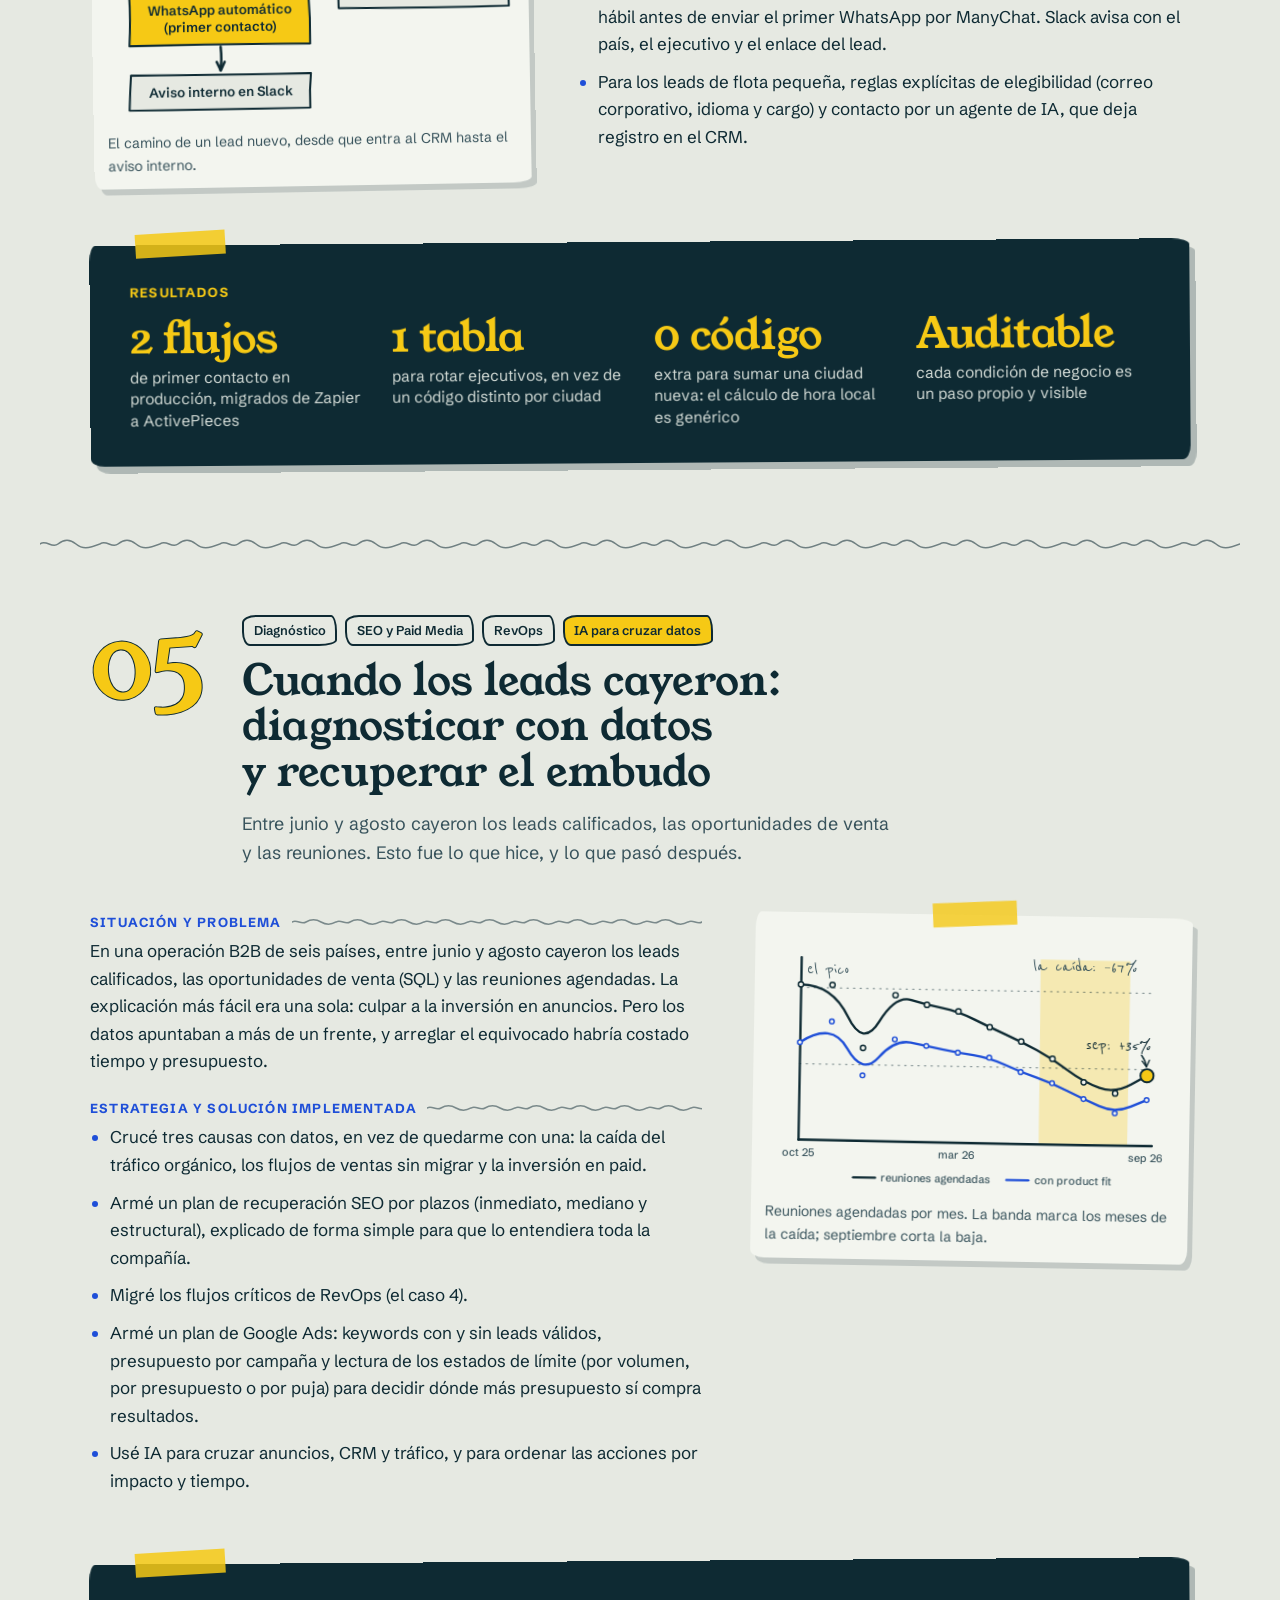
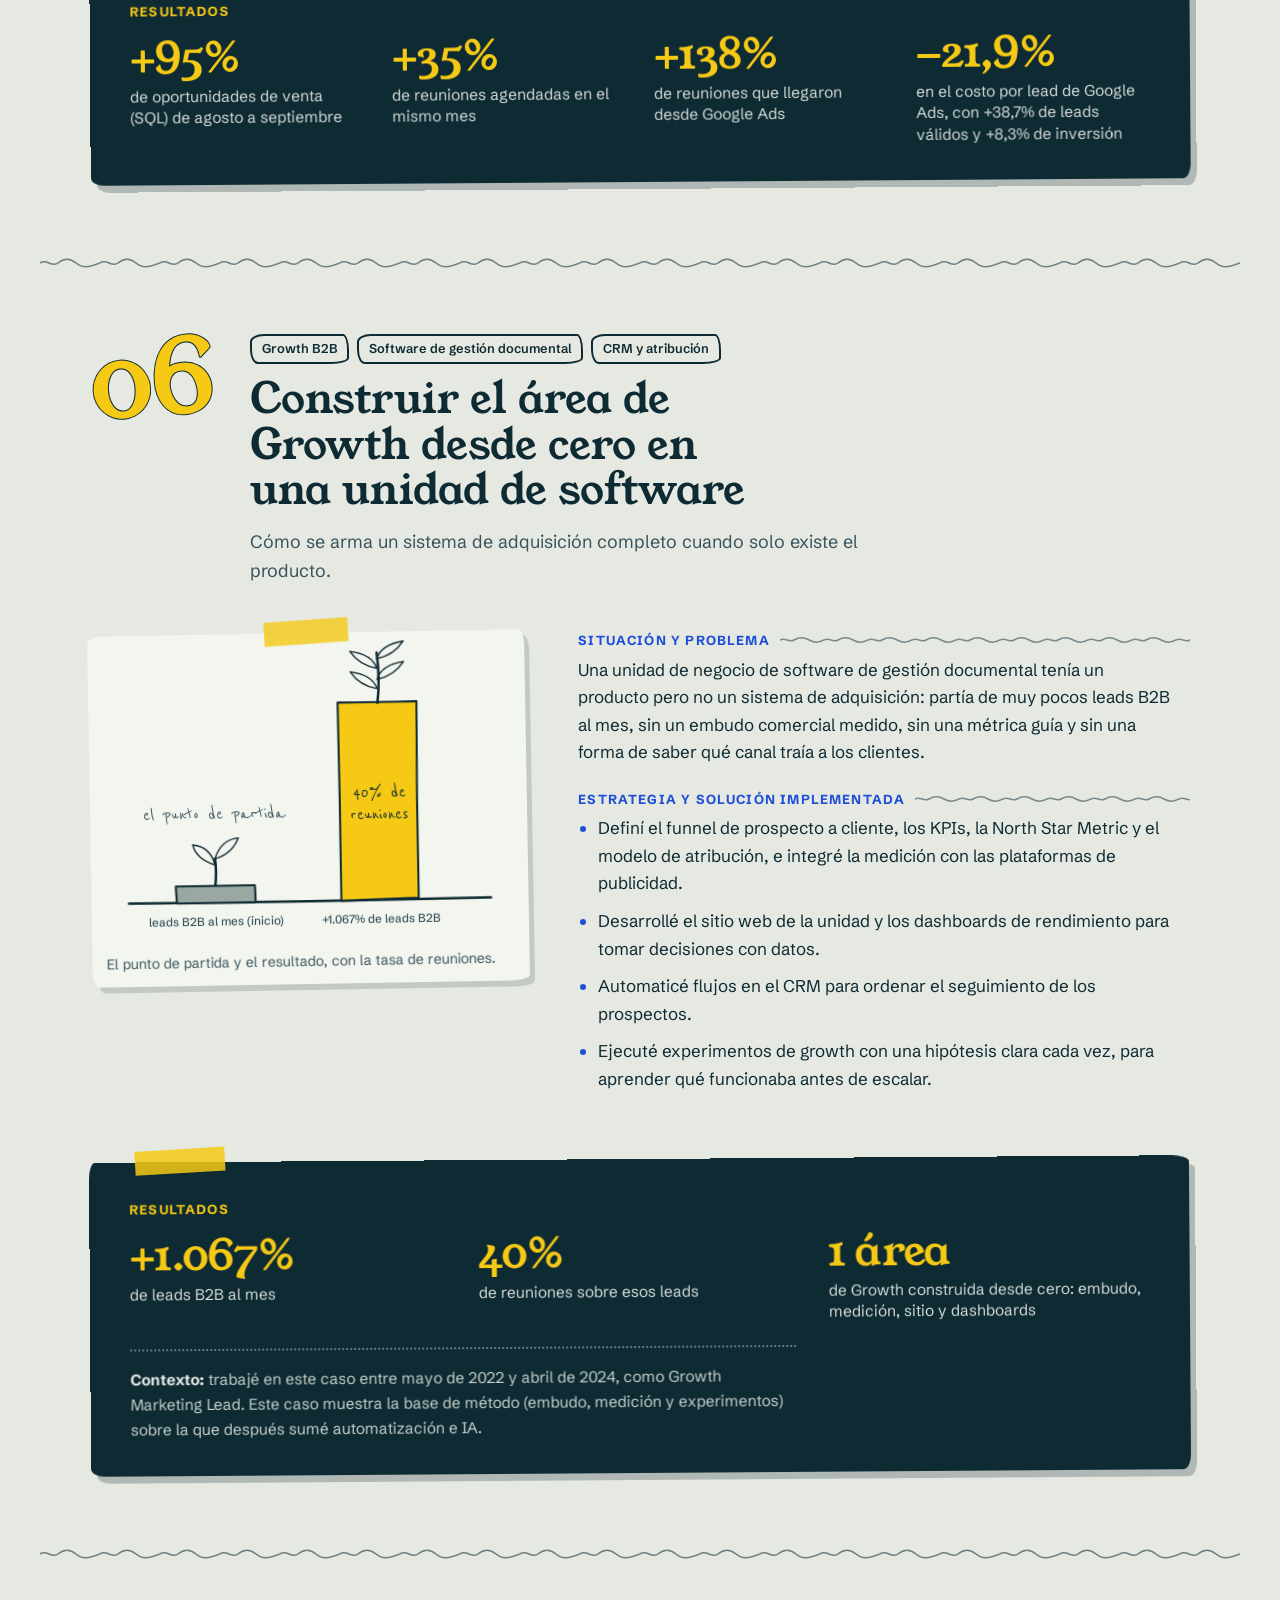
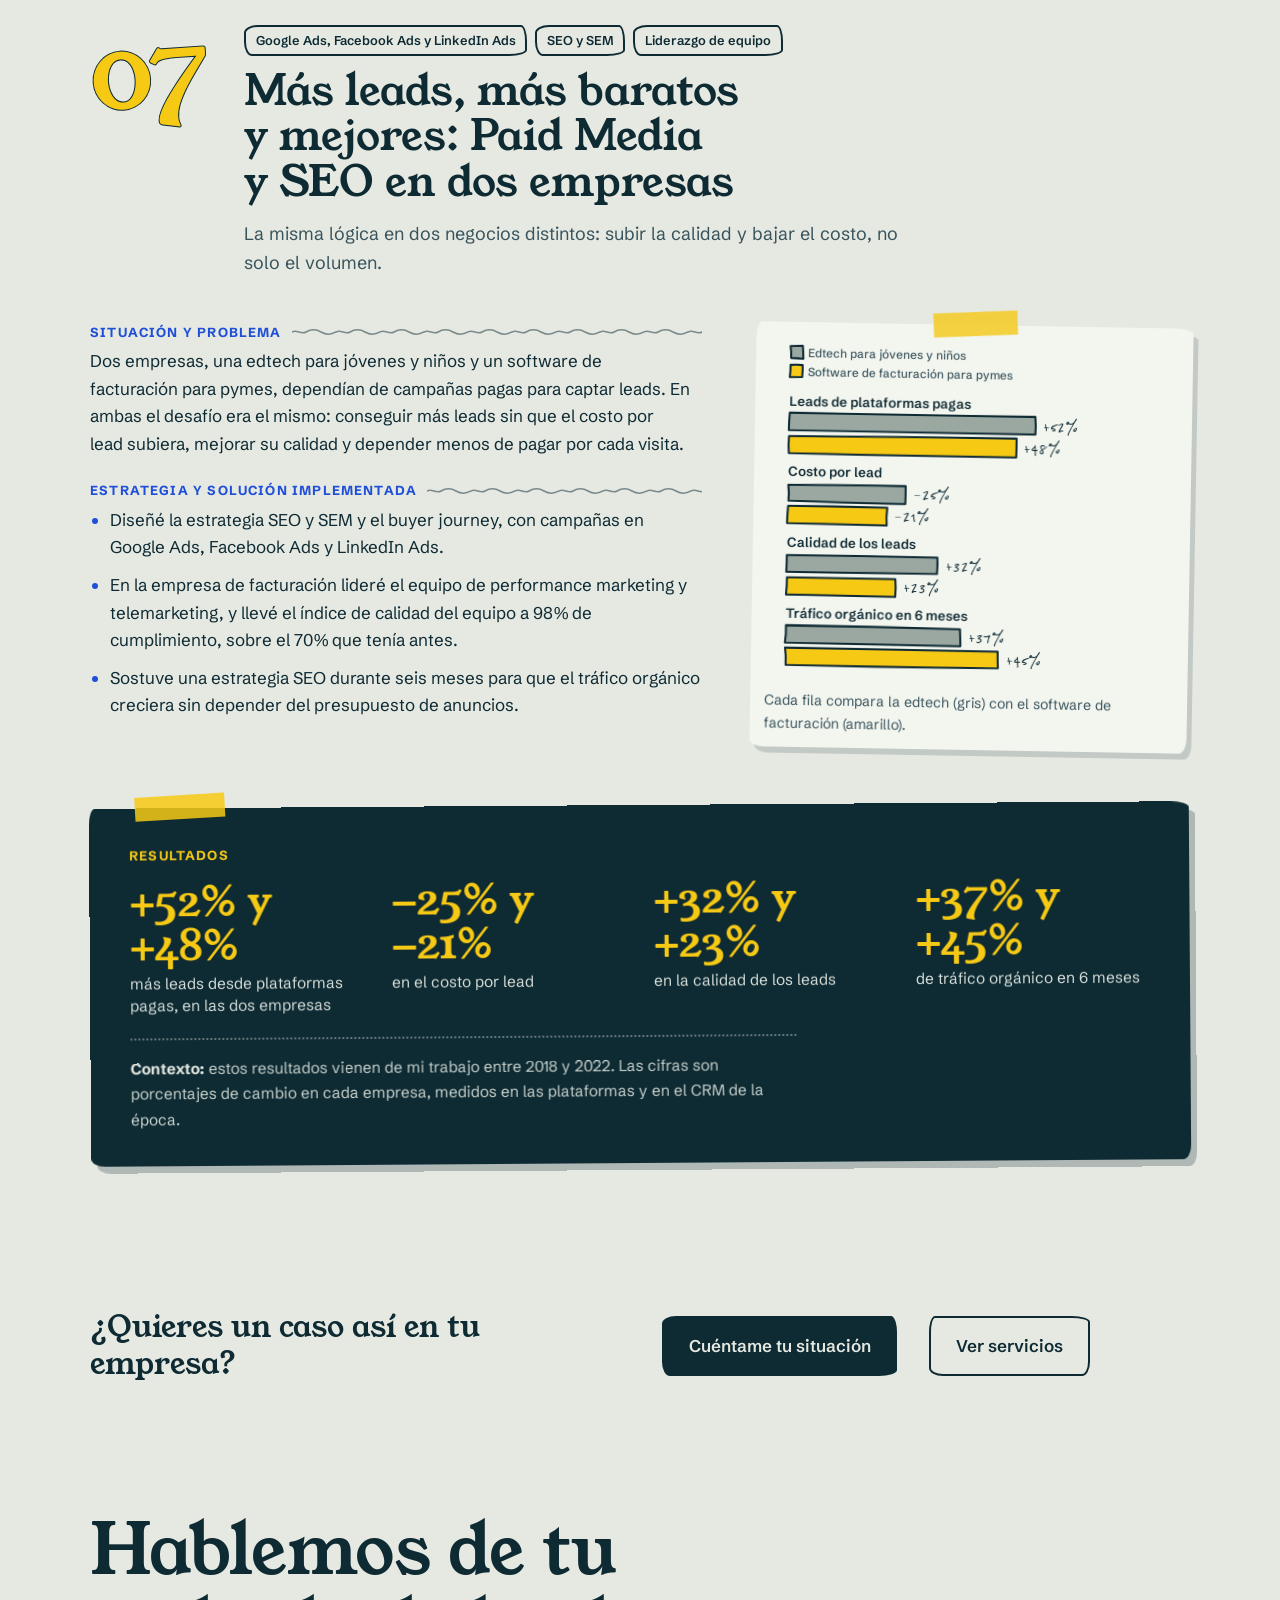
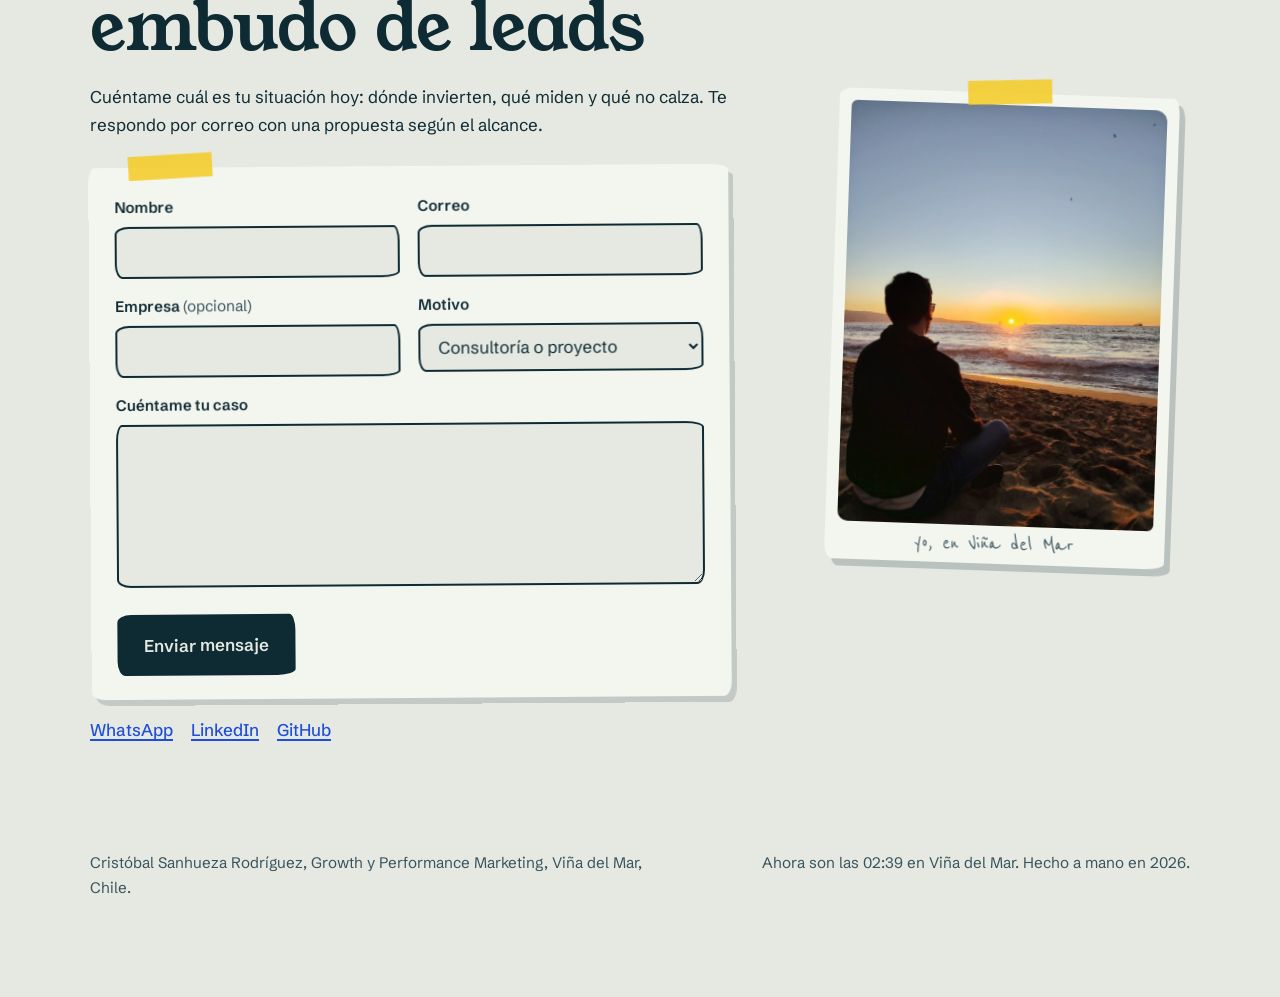
==== commit ae1575c1: "Add files via upload" ====
--- a/casos-de-exito.html
+++ b/casos-de-exito.html
@@ -274,7 +274,7 @@
     <h1 id="titulo">Casos de éxito en marketing digital con IA y Paid Media B2B</h1>
     <p class="lede">Siete casos reales de mi trabajo en Growth y Performance Marketing para empresas SaaS y B2B en Chile y LATAM. Cada uno cuenta la situación y el problema de partida, la estrategia y la solución que implementé, y los resultados medibles, con inteligencia artificial, automatización, Google Ads, Meta Ads, LinkedIn Ads y SEO como herramientas.</p>
     <p class="confi"><strong>Por confidencialidad</strong> no nombro a las empresas ni muestro montos de ventas o de presupuesto por cliente. Uso porcentajes, cantidades de leads y descripciones genéricas del negocio.</p>
-    <ol class="indice-casos" aria-label="Índice de casos"><li><a href="#caso-1">Paid Media: menos inversión y más leads calificados</a></li><li><a href="#caso-2">Calidad de lead en un SaaS B2B de logística en 6 países de LATAM</a></li><li><a href="#caso-3">Dashboard diario y reporte mensual automatizados con IA</a></li><li><a href="#caso-4">Automatización de RevOps: primer contacto automático con IA y WhatsApp</a></li><li><a href="#caso-5">Diagnóstico y recuperación de leads, reuniones y oportunidades de venta</a></li><li><a href="#caso-6">Growth desde cero: de 3 a 35 leads B2B al mes</a></li><li><a href="#caso-7">Paid Media y SEO en una edtech y en un software de facturación</a></li></ol>
+    <ol class="indice-casos" aria-label="Índice de casos"><li><a href="#caso-1">Paid Media: menos inversión y más leads calificados</a></li><li><a href="#caso-2">Calidad de lead en un SaaS B2B de logística en 6 países de LATAM</a></li><li><a href="#caso-3">Dashboard diario y reporte mensual automatizados con IA</a></li><li><a href="#caso-4">Automatización de RevOps: primer contacto automático con IA y WhatsApp</a></li><li><a href="#caso-5">Diagnóstico y recuperación de leads, reuniones y oportunidades de venta</a></li><li><a href="#caso-6">Growth desde cero: +1.067% de leads B2B al mes</a></li><li><a href="#caso-7">Paid Media y SEO en una edtech y en un software de facturación</a></li></ol>
   </div>
 </section>
 
@@ -292,21 +292,21 @@
       <div class="caso-texto">
         <div class="bloque">
           <h3>Situación y problema</h3>
-          <p>En 2025 la inversión en Paid subía mes a mes y el costo por lead válido subía con ella. Meta Ads casi no operaba (aportaba entre 0 y 9 leads válidos al mes), Google Ads sumaba clics que no calificaban y una parte del presupuesto iba a LinkedIn Ads, que casi no se atribuye a leads de forma directa. Se pagaba más por cada contacto, pero no aparecían más empresas con flota de 11 o más vehículos, que es lo que ventas necesita.</p>
-        </div>
-        <div class="bloque">
-          <h3>Estrategia y solución implementada</h3>
-          <ul><li>Optimicé hacia lead válido y no hacia volumen: cada decisión de presupuesto se tomó según cuántos leads con flota de 11 o más vehículos traía una campaña o una keyword, y no según clics ni leads totales.</li><li>Google Ads, menos clics y más calificados: revisé keywords y campañas con y sin leads válidos, corté o reduje las que gastaban sin traerlos y reforcé las de marca y los grupos de mayor calidad. Resultado: 18% menos inversión, 38% menos clics y 14% más leads válidos.</li><li>Meta Ads, reactivada y con continuidad: la volví a poner en marcha en octubre de 2025 y la mantuve activa en lugar de dejarla casi detenida. En diciembre de 2025 ya superaba a Google en leads válidos y, frente a 2025, sumó 155% más leads válidos con 44% más de inversión y 43% menos costo por lead válido.</li><li>LinkedIn Ads, menos peso: bajé su inversión cerca de 41% porque su atribución directa a leads es mínima, y concentré el presupuesto donde sí se podía medir el retorno.</li><li>Sin escalar a ciegas: en 2025 subir el gasto encareció cada lead, así que en 2026 mantuve la inversión mensual en una franja estable y evité escalar sin control. De marzo a mayo llegaron los mejores meses, con 134, 154 y 153 leads válidos de Paid.</li><li>Usé IA para cruzar de forma recurrente anuncios y CRM, detectar campañas con gasto y sin leads válidos, y priorizar qué ajustar primero.</li></ul>
-        </div>
-      </div>
-      <figure class="caso-fig">
-        <svg class="graf" viewBox="0 0 520 446" role="img" aria-labelledby="g7-t g7-d"><title id="g7-t">Paid en 2026 comparado con 2025</title><desc id="g7-d">Barras pareadas del 1 de enero al 19 de octubre de 2025 y de 2026: la inversión en Paid baja 15%, los leads válidos de Paid suben 43% de 647 a 924, el costo por lead válido baja 41% y la proporción de leads válidos que vienen de Paid sube de 51% a 66%.</desc><path class="gris" d="M25.5 10.3 Q33.8 9.7 42.2 10.0 Q41.1 18.0 41.5 26.5 Q34.2 25.6 26.5 26.0 Q26.4 17.7 25.5 10.3Z"/><text class="s" x="48.0" y="24.0" text-anchor="start">2025 (1 ene al 19 oct)</text><path class="senal" d="M25.6 33.3 Q34.2 33.2 42.8 34.4 Q43.4 42.1 42.6 50.2 Q33.4 50.5 25.3 49.7 Q24.8 42.2 25.6 33.3Z"/><text class="s" x="48.0" y="48.0" text-anchor="start">2026 (mismo período)</text><text class="t" x="26.0" y="92.0" text-anchor="start">Inversión en Paid</text><path class="gris" d="M25.9 102.1 Q113.1 101.3 199.0 102.0 Q199.9 113.4 198.6 122.9 Q113.3 123.8 26.9 123.4 Q26.6 113.3 25.9 102.1Z"/><path class="senal" d="M25.1 129.9 Q99.5 129.3 174.1 129.3 Q175.4 140.8 174.3 152.9 Q98.9 151.3 25.8 151.7 Q26.0 142.0 25.1 129.9Z"/><text class="mt" x="215.3" y="136.0" text-anchor="start">−15%</text><text class="s" x="215.3" y="156.0" text-anchor="start">en base 100</text><text class="t" x="26.0" y="184.0" text-anchor="start">Leads válidos de Paid</text><path class="gris" d="M26.0 194.0 Q112.0 193.5 199.5 194.6 Q198.7 206.5 198.7 216.3 Q112.0 216.5 26.1 216.3 Q25.6 204.2 26.0 194.0Z"/><path class="senal" d="M25.0 222.8 Q149.5 223.4 274.5 221.7 Q275.5 233.3 274.3 244.4 Q151.6 244.7 27.0 245.1 Q25.7 233.3 25.0 222.8Z"/><text class="mt" x="289.9" y="228.0" text-anchor="start">+43%</text><text class="s" x="289.9" y="248.0" text-anchor="start">647 a 924</text><text class="t" x="26.0" y="276.0" text-anchor="start">Costo por lead válido</text><path class="gris" d="M26.9 285.2 Q112.0 285.5 198.3 286.7 Q199.0 296.6 200.0 308.0 Q112.4 307.1 26.8 306.9 Q27.8 297.2 26.9 285.2Z"/><path class="senal" d="M26.6 313.9 Q77.9 315.2 127.7 315.1 Q128.9 326.1 128.3 336.5 Q76.4 336.1 24.9 335.3 Q26.6 324.2 26.6 313.9Z"/><text class="mt" x="215.3" y="320.0" text-anchor="start">−41%</text><text class="s" x="215.3" y="340.0" text-anchor="start">en base 100</text><text class="t" x="26.0" y="368.0" text-anchor="start">Leads válidos que vienen de Paid</text><path class="gris" d="M26.1 377.5 Q70.9 378.0 115.0 376.8 Q115.1 388.4 114.8 401.1 Q69.6 401.8 24.9 400.2 Q26.4 388.0 26.1 377.5Z"/><path class="senal" d="M25.0 405.0 Q82.2 405.0 139.3 405.9 Q139.4 416.7 139.5 428.9 Q82.2 427.2 26.4 427.1 Q25.4 416.6 25.0 405.0Z"/><text class="mt" x="156.4" y="412.0" text-anchor="start">51% a 66%</text><text class="s" x="156.4" y="432.0" text-anchor="start">del total</text></svg>
+          <p>En 2025 la inversión en Paid subía mes a mes y el costo por lead válido subía con ella. Meta Ads casi no operaba (aportaba muy pocos leads válidos al mes), Google Ads sumaba clics que no calificaban y una parte del presupuesto iba a LinkedIn Ads, que casi no se atribuye a leads de forma directa. Se pagaba más por cada contacto, pero no aparecían más empresas con flota de 11 o más vehículos, que es lo que ventas necesita.</p>
+        </div>
+        <div class="bloque">
+          <h3>Estrategia y solución implementada</h3>
+          <ul><li>Optimicé hacia lead válido y no hacia volumen: cada decisión de presupuesto se tomó según cuántos leads con flota de 11 o más vehículos traía una campaña o una keyword, y no según clics ni leads totales.</li><li>Google Ads, menos clics y más calificados: revisé keywords y campañas con y sin leads válidos, corté o reduje las que gastaban sin traerlos y reforcé las de marca y los grupos de mayor calidad. Resultado: 18% menos inversión, 38% menos clics y 14% más leads válidos.</li><li>Meta Ads, reactivada y con continuidad: la volví a poner en marcha en octubre de 2025 y la mantuve activa en lugar de dejarla casi detenida. En diciembre de 2025 ya superaba a Google en leads válidos y, frente a 2025, sumó 155% más leads válidos con 44% más de inversión y 43% menos costo por lead válido.</li><li>LinkedIn Ads, menos peso: bajé su inversión cerca de 41% porque su atribución directa a leads es mínima, y concentré el presupuesto donde sí se podía medir el retorno.</li><li>Sin escalar a ciegas: en 2025 subir el gasto encareció cada lead, así que en 2026 mantuve la inversión mensual en una franja estable y evité escalar sin control. De marzo a mayo llegaron los mejores meses de leads válidos de Paid.</li><li>Usé IA para cruzar de forma recurrente anuncios y CRM, detectar campañas con gasto y sin leads válidos, y priorizar qué ajustar primero.</li></ul>
+        </div>
+      </div>
+      <figure class="caso-fig">
+        <svg class="graf" viewBox="0 0 520 446" role="img" aria-labelledby="g7-t g7-d"><title id="g7-t">Paid en 2026 comparado con 2025</title><desc id="g7-d">Barras pareadas del 1 de enero al 19 de octubre de 2025 y de 2026: la inversión en Paid baja 15%, los leads válidos de Paid suben 43%, el costo por lead válido baja 41% y la proporción de leads válidos que vienen de Paid sube de 51% a 66%.</desc><path class="gris" d="M25.5 10.3 Q33.8 9.7 42.2 10.0 Q41.1 18.0 41.5 26.5 Q34.2 25.6 26.5 26.0 Q26.4 17.7 25.5 10.3Z"/><text class="s" x="48.0" y="24.0" text-anchor="start">2025 (1 ene al 19 oct)</text><path class="senal" d="M25.6 33.3 Q34.2 33.2 42.8 34.4 Q43.4 42.1 42.6 50.2 Q33.4 50.5 25.3 49.7 Q24.8 42.2 25.6 33.3Z"/><text class="s" x="48.0" y="48.0" text-anchor="start">2026 (mismo período)</text><text class="t" x="26.0" y="92.0" text-anchor="start">Inversión en Paid</text><path class="gris" d="M25.9 102.1 Q113.1 101.3 199.0 102.0 Q199.9 113.4 198.6 122.9 Q113.3 123.8 26.9 123.4 Q26.6 113.3 25.9 102.1Z"/><path class="senal" d="M25.1 129.9 Q99.5 129.3 174.1 129.3 Q175.4 140.8 174.3 152.9 Q98.9 151.3 25.8 151.7 Q26.0 142.0 25.1 129.9Z"/><text class="mt" x="215.3" y="136.0" text-anchor="start">−15%</text><text class="s" x="215.3" y="156.0" text-anchor="start">en base 100</text><text class="t" x="26.0" y="184.0" text-anchor="start">Leads válidos de Paid</text><path class="gris" d="M26.0 194.0 Q112.0 193.5 199.5 194.6 Q198.7 206.5 198.7 216.3 Q112.0 216.5 26.1 216.3 Q25.6 204.2 26.0 194.0Z"/><path class="senal" d="M25.0 222.8 Q149.5 223.4 274.5 221.7 Q275.5 233.3 274.3 244.4 Q151.6 244.7 27.0 245.1 Q25.7 233.3 25.0 222.8Z"/><text class="mt" x="289.9" y="228.0" text-anchor="start">+43%</text><text class="s" x="289.9" y="248.0" text-anchor="start">frente a 2025</text><text class="t" x="26.0" y="276.0" text-anchor="start">Costo por lead válido</text><path class="gris" d="M26.9 285.2 Q112.0 285.5 198.3 286.7 Q199.0 296.6 200.0 308.0 Q112.4 307.1 26.8 306.9 Q27.8 297.2 26.9 285.2Z"/><path class="senal" d="M26.6 313.9 Q77.9 315.2 127.7 315.1 Q128.9 326.1 128.3 336.5 Q76.4 336.1 24.9 335.3 Q26.6 324.2 26.6 313.9Z"/><text class="mt" x="215.3" y="320.0" text-anchor="start">−41%</text><text class="s" x="215.3" y="340.0" text-anchor="start">en base 100</text><text class="t" x="26.0" y="368.0" text-anchor="start">Leads válidos que vienen de Paid</text><path class="gris" d="M26.1 377.5 Q70.9 378.0 115.0 376.8 Q115.1 388.4 114.8 401.1 Q69.6 401.8 24.9 400.2 Q26.4 388.0 26.1 377.5Z"/><path class="senal" d="M25.0 405.0 Q82.2 405.0 139.3 405.9 Q139.4 416.7 139.5 428.9 Q82.2 427.2 26.4 427.1 Q25.4 416.6 25.0 405.0Z"/><text class="mt" x="156.4" y="412.0" text-anchor="start">51% a 66%</text><text class="s" x="156.4" y="432.0" text-anchor="start">del total</text></svg>
         <figcaption>Paid del 1 de enero al 19 de octubre de 2026 frente al mismo período de 2025, Latam y Brasil. La inversión y el costo van en base 100 para no mostrar montos.</figcaption>
       </figure>
     </div>
     <div class="caso-res">
       <h3>Resultados</h3>
-      <ul class="cifras"><li><span class="fig">−15%</span><span class="q">de inversión en Paid frente al mismo período de 2025</span></li><li><span class="fig">+43%</span><span class="q">de leads válidos de Paid: de 647 a 924</span></li><li><span class="fig">−41%</span><span class="q">en el costo por lead válido</span></li><li><span class="fig">51% a 66%</span><span class="q">de los leads válidos vienen de Paid</span></li></ul>
+      <ul class="cifras"><li><span class="fig">−15%</span><span class="q">de inversión en Paid frente al mismo período de 2025</span></li><li><span class="fig">+43%</span><span class="q">de leads válidos de Paid</span></li><li><span class="fig">−41%</span><span class="q">en el costo por lead válido</span></li><li><span class="fig">51% a 66%</span><span class="q">de los leads válidos vienen de Paid</span></li></ul>
       
     </div>
   </div>
@@ -333,8 +333,8 @@
         </div>
       </div>
       <figure class="caso-fig">
-        <svg class="graf" viewBox="0 0 580 372" role="img" aria-labelledby="g1-t g1-d"><title id="g1-t">Leads válidos por mes durante 24 meses</title><desc id="g1-d">Línea con los leads válidos mensuales de octubre de 2024 a septiembre de 2026. El promedio mensual sube de 149 en el año 1 a 166 en el año 2, con un máximo de 246 en abril de 2026.</desc><path class="bruma" d="M292.1 34.9 Q421.3 36.5 552.5 36.9 Q551.8 169.3 552.7 300.7 Q421.1 300.8 290.8 299.9 Q291.0 166.3 292.1 34.9Z"/><path class="gr" d="M44 207.4 L548 207.4"/><text class="s" x="36.0" y="212.4" text-anchor="end">100</text><path class="gr" d="M44 114.8 L548 114.8"/><text class="s" x="36.0" y="119.8" text-anchor="end">200</text><path class="lin" d="M44.4 299.8 Q295.6 299.4 548.0 300.0"/><path class="lin" d="M44.1 300.0 Q45.4 168.7 44.2 40.5"/><path class="lin" d="M44.0 124.1 Q65.6 157.4 76.3 168.5 Q87.1 179.6 97.9 133.8 Q108.7 88.0 119.5 107.9 Q130.3 127.8 141.0 136.1 Q151.8 144.4 162.6 164.4 Q173.4 184.3 184.2 182.4 Q195.0 180.6 205.7 188.4 Q216.5 196.3 227.3 180.6 Q238.1 164.8 248.9 181.5 Q259.7 198.1 270.4 196.3 Q281.2 194.4 292.0 158.3 Q302.8 122.2 313.6 127.8 Q324.3 133.3 335.1 162.5 Q345.9 191.7 356.7 194.4 Q367.5 197.2 378.3 183.8 Q389.0 170.4 399.8 141.2 Q410.6 112.0 421.4 92.1 Q432.2 72.2 443.0 80.6 Q453.7 88.9 464.5 121.3 Q475.3 153.7 486.1 153.7 Q496.9 153.7 507.7 160.2 Q518.4 166.7 529.2 180.6 L540.0 194.4"/><circle cx="44.0" cy="124.1" r="3.6" fill="#F3F5EF" stroke="#0E2A33" stroke-width="2"/><circle cx="65.6" cy="157.4" r="3.6" fill="#F3F5EF" stroke="#0E2A33" stroke-width="2"/><circle cx="87.1" cy="179.6" r="3.6" fill="#F3F5EF" stroke="#0E2A33" stroke-width="2"/><circle cx="108.7" cy="88.0" r="3.6" fill="#F3F5EF" stroke="#0E2A33" stroke-width="2"/><circle cx="130.3" cy="127.8" r="3.6" fill="#F3F5EF" stroke="#0E2A33" stroke-width="2"/><circle cx="151.8" cy="144.4" r="3.6" fill="#F3F5EF" stroke="#0E2A33" stroke-width="2"/><circle cx="173.4" cy="184.3" r="3.6" fill="#F3F5EF" stroke="#0E2A33" stroke-width="2"/><circle cx="195.0" cy="180.6" r="3.6" fill="#F3F5EF" stroke="#0E2A33" stroke-width="2"/><circle cx="216.5" cy="196.3" r="3.6" fill="#F3F5EF" stroke="#0E2A33" stroke-width="2"/><circle cx="238.1" cy="164.8" r="3.6" fill="#F3F5EF" stroke="#0E2A33" stroke-width="2"/><circle cx="259.7" cy="198.1" r="3.6" fill="#F3F5EF" stroke="#0E2A33" stroke-width="2"/><circle cx="281.2" cy="194.4" r="3.6" fill="#F3F5EF" stroke="#0E2A33" stroke-width="2"/><circle cx="302.8" cy="122.2" r="3.6" fill="#F3F5EF" stroke="#0E2A33" stroke-width="2"/><circle cx="324.3" cy="133.3" r="3.6" fill="#F3F5EF" stroke="#0E2A33" stroke-width="2"/><circle cx="345.9" cy="191.7" r="3.6" fill="#F3F5EF" stroke="#0E2A33" stroke-width="2"/><circle cx="367.5" cy="197.2" r="3.6" fill="#F3F5EF" stroke="#0E2A33" stroke-width="2"/><circle cx="389.0" cy="170.4" r="3.6" fill="#F3F5EF" stroke="#0E2A33" stroke-width="2"/><circle cx="410.6" cy="112.0" r="3.6" fill="#F3F5EF" stroke="#0E2A33" stroke-width="2"/><circle cx="453.7" cy="88.9" r="3.6" fill="#F3F5EF" stroke="#0E2A33" stroke-width="2"/><circle cx="475.3" cy="153.7" r="3.6" fill="#F3F5EF" stroke="#0E2A33" stroke-width="2"/><circle cx="496.9" cy="153.7" r="3.6" fill="#F3F5EF" stroke="#0E2A33" stroke-width="2"/><circle cx="518.4" cy="166.7" r="3.6" fill="#F3F5EF" stroke="#0E2A33" stroke-width="2"/><circle cx="540.0" cy="194.4" r="3.6" fill="#F3F5EF" stroke="#0E2A33" stroke-width="2"/><circle cx="432.2" cy="72.2" r="9" fill="#F6C915" stroke="#0E2A33" stroke-width="2.6"/><path d="M44.0 161.7 L281.2 161.7" stroke="#1F4FD8" stroke-width="2.4" stroke-dasharray="7 6" stroke-linecap="round" fill="none"/><path d="M302.8 146.4 L540.0 146.4" stroke="#1F4FD8" stroke-width="2.4" stroke-dasharray="7 6" stroke-linecap="round" fill="none"/><path d="M48.0 268 L74.0 268" stroke="#1F4FD8" stroke-width="2.4" stroke-dasharray="7 6" stroke-linecap="round" fill="none"/><text class="mr" x="82.0" y="276.0" text-anchor="start">promedio 149</text><path d="M306.8 268 L332.8 268" stroke="#1F4FD8" stroke-width="2.4" stroke-dasharray="7 6" stroke-linecap="round" fill="none"/><text class="mr" x="340.8" y="276.0" text-anchor="start">promedio 166 (+11%)</text><text class="mt" x="426.2" y="46.2" text-anchor="end">abril 2026: 246</text><path class="fin" d="M410.2 50.2 Q422.2 58.2 423.2 63.2"/><path class="fin" d="M416.6 55.7 L423.2 63.2 L426.4 53.7"/><text class="s" x="44.0" y="322.0" text-anchor="middle">oct 24</text><text class="s" x="302.8" y="322.0" text-anchor="middle">oct 25</text><text class="s" x="540.0" y="322.0" text-anchor="middle">sep 26</text><text class="m" x="162.6" y="352.0" text-anchor="middle">año 1</text><text class="m" x="421.4" y="352.0" text-anchor="middle">año 2</text><text class="s" x="14.0" y="28.0" text-anchor="start">leads válidos por mes</text></svg>
-        <figcaption>Leads válidos por mes, de octubre de 2024 a septiembre de 2026. En abril de 2026 llegó el mejor mes: 246.</figcaption>
+        <svg class="graf" viewBox="0 0 580 372" role="img" aria-labelledby="g1-t g1-d"><title id="g1-t">Leads válidos por mes durante 24 meses</title><desc id="g1-d">Línea con los leads válidos mensuales de octubre de 2024 a septiembre de 2026. El promedio mensual sube 11% del año 1 al año 2, con el mejor mes en abril de 2026.</desc><path class="bruma" d="M292.1 34.9 Q421.3 36.5 552.5 36.9 Q551.8 169.3 552.7 300.7 Q421.1 300.8 290.8 299.9 Q291.0 166.3 292.1 34.9Z"/><path class="gr" d="M44 207.4 L548 207.4"/><path class="gr" d="M44 114.8 L548 114.8"/><path class="lin" d="M44.4 299.8 Q295.6 299.4 548.0 300.0"/><path class="lin" d="M44.1 300.0 Q45.4 168.7 44.2 40.5"/><path class="lin" d="M44.0 124.1 Q65.6 157.4 76.3 168.5 Q87.1 179.6 97.9 133.8 Q108.7 88.0 119.5 107.9 Q130.3 127.8 141.0 136.1 Q151.8 144.4 162.6 164.4 Q173.4 184.3 184.2 182.4 Q195.0 180.6 205.7 188.4 Q216.5 196.3 227.3 180.6 Q238.1 164.8 248.9 181.5 Q259.7 198.1 270.4 196.3 Q281.2 194.4 292.0 158.3 Q302.8 122.2 313.6 127.8 Q324.3 133.3 335.1 162.5 Q345.9 191.7 356.7 194.4 Q367.5 197.2 378.3 183.8 Q389.0 170.4 399.8 141.2 Q410.6 112.0 421.4 92.1 Q432.2 72.2 443.0 80.6 Q453.7 88.9 464.5 121.3 Q475.3 153.7 486.1 153.7 Q496.9 153.7 507.7 160.2 Q518.4 166.7 529.2 180.6 L540.0 194.4"/><circle cx="44.0" cy="124.1" r="3.6" fill="#F3F5EF" stroke="#0E2A33" stroke-width="2"/><circle cx="65.6" cy="157.4" r="3.6" fill="#F3F5EF" stroke="#0E2A33" stroke-width="2"/><circle cx="87.1" cy="179.6" r="3.6" fill="#F3F5EF" stroke="#0E2A33" stroke-width="2"/><circle cx="108.7" cy="88.0" r="3.6" fill="#F3F5EF" stroke="#0E2A33" stroke-width="2"/><circle cx="130.3" cy="127.8" r="3.6" fill="#F3F5EF" stroke="#0E2A33" stroke-width="2"/><circle cx="151.8" cy="144.4" r="3.6" fill="#F3F5EF" stroke="#0E2A33" stroke-width="2"/><circle cx="173.4" cy="184.3" r="3.6" fill="#F3F5EF" stroke="#0E2A33" stroke-width="2"/><circle cx="195.0" cy="180.6" r="3.6" fill="#F3F5EF" stroke="#0E2A33" stroke-width="2"/><circle cx="216.5" cy="196.3" r="3.6" fill="#F3F5EF" stroke="#0E2A33" stroke-width="2"/><circle cx="238.1" cy="164.8" r="3.6" fill="#F3F5EF" stroke="#0E2A33" stroke-width="2"/><circle cx="259.7" cy="198.1" r="3.6" fill="#F3F5EF" stroke="#0E2A33" stroke-width="2"/><circle cx="281.2" cy="194.4" r="3.6" fill="#F3F5EF" stroke="#0E2A33" stroke-width="2"/><circle cx="302.8" cy="122.2" r="3.6" fill="#F3F5EF" stroke="#0E2A33" stroke-width="2"/><circle cx="324.3" cy="133.3" r="3.6" fill="#F3F5EF" stroke="#0E2A33" stroke-width="2"/><circle cx="345.9" cy="191.7" r="3.6" fill="#F3F5EF" stroke="#0E2A33" stroke-width="2"/><circle cx="367.5" cy="197.2" r="3.6" fill="#F3F5EF" stroke="#0E2A33" stroke-width="2"/><circle cx="389.0" cy="170.4" r="3.6" fill="#F3F5EF" stroke="#0E2A33" stroke-width="2"/><circle cx="410.6" cy="112.0" r="3.6" fill="#F3F5EF" stroke="#0E2A33" stroke-width="2"/><circle cx="453.7" cy="88.9" r="3.6" fill="#F3F5EF" stroke="#0E2A33" stroke-width="2"/><circle cx="475.3" cy="153.7" r="3.6" fill="#F3F5EF" stroke="#0E2A33" stroke-width="2"/><circle cx="496.9" cy="153.7" r="3.6" fill="#F3F5EF" stroke="#0E2A33" stroke-width="2"/><circle cx="518.4" cy="166.7" r="3.6" fill="#F3F5EF" stroke="#0E2A33" stroke-width="2"/><circle cx="540.0" cy="194.4" r="3.6" fill="#F3F5EF" stroke="#0E2A33" stroke-width="2"/><circle cx="432.2" cy="72.2" r="9" fill="#F6C915" stroke="#0E2A33" stroke-width="2.6"/><path d="M44.0 161.7 L281.2 161.7" stroke="#1F4FD8" stroke-width="2.4" stroke-dasharray="7 6" stroke-linecap="round" fill="none"/><path d="M302.8 146.4 L540.0 146.4" stroke="#1F4FD8" stroke-width="2.4" stroke-dasharray="7 6" stroke-linecap="round" fill="none"/><path d="M48.0 268 L74.0 268" stroke="#1F4FD8" stroke-width="2.4" stroke-dasharray="7 6" stroke-linecap="round" fill="none"/><text class="mr" x="82.0" y="276.0" text-anchor="start">promedio año 1</text><path d="M306.8 268 L332.8 268" stroke="#1F4FD8" stroke-width="2.4" stroke-dasharray="7 6" stroke-linecap="round" fill="none"/><text class="mr" x="340.8" y="276.0" text-anchor="start">promedio año 2 (+11%)</text><text class="mt" x="426.2" y="46.2" text-anchor="end">mejor mes: abril 2026</text><path class="fin" d="M410.2 50.2 Q422.2 58.2 423.2 63.2"/><path class="fin" d="M416.6 55.7 L423.2 63.2 L426.4 53.7"/><text class="s" x="44.0" y="322.0" text-anchor="middle">oct 24</text><text class="s" x="302.8" y="322.0" text-anchor="middle">oct 25</text><text class="s" x="540.0" y="322.0" text-anchor="middle">sep 26</text><text class="m" x="162.6" y="352.0" text-anchor="middle">año 1</text><text class="m" x="421.4" y="352.0" text-anchor="middle">año 2</text><text class="s" x="14.0" y="28.0" text-anchor="start">leads válidos por mes</text></svg>
+        <figcaption>Leads válidos por mes, de octubre de 2024 a septiembre de 2026. El mejor mes fue abril de 2026.</figcaption>
       </figure>
     </div>
     <div class="caso-res">
@@ -366,13 +366,13 @@
         </div>
       </div>
       <figure class="caso-fig">
-        <svg class="graf" viewBox="0 0 480 468" role="img" aria-labelledby="g2-t g2-d"><title id="g2-t">Cómo se actualiza el dashboard cada día</title><desc id="g2-d">Diagrama: Google Ads, Meta Ads, LinkedIn Ads y Salesforce alimentan a Windsor.ai; una IA recalcula con las reglas de negocio fijadas y el dashboard se actualiza solo a las 00:00 de cada día.</desc><path class="caja" d="M9.2 18.9 Q93.8 20.7 180.1 18.3 Q177.4 37.0 178.1 59.4 Q93.2 59.8 12.1 57.4 Q11.8 37.9 9.2 18.9Z"/><text class="t" x="95.0" y="44.0" text-anchor="middle">Google Ads</text><path class="caja" d="M190.5 15.9 Q273.6 16.5 360.6 17.7 Q359.2 38.5 360.1 57.5 Q276.2 58.1 189.6 56.8 Q189.9 35.2 190.5 15.9Z"/><text class="t" x="275.0" y="44.0" text-anchor="middle">Meta Ads</text><path class="caja" d="M9.5 69.9 Q96.8 72.2 180.6 72.0 Q179.9 92.1 178.2 109.9 Q94.8 112.0 10.0 111.0 Q10.6 91.3 9.5 69.9Z"/><text class="t" x="95.0" y="96.0" text-anchor="middle">LinkedIn Ads</text><path class="caja" d="M188.9 71.8 Q273.4 70.3 359.5 70.5 Q360.0 89.7 361.4 112.0 Q277.0 108.1 192.2 107.8 Q189.6 91.8 188.9 71.8Z"/><text class="t" x="275.0" y="96.0" text-anchor="middle">Salesforce</text><path class="lin" d="M94.5 112.5 Q148.4 130.9 200.2 149.6"/><path class="lin" d="M188.0 151.1 L200.0 150.0 L191.5 141.5"/><path class="lin" d="M275.2 111.7 Q254.9 131.5 236.5 149.8"/><path class="lin" d="M240.3 138.8 L236.0 150.0 L247.3 146.0"/><path class="senal" d="M118.9 153.5 Q220.6 153.0 318.5 152.8 Q318.3 176.1 318.7 198.4 Q217.9 196.5 119.0 197.5 Q118.5 174.5 118.9 153.5Z"/><text class="t" x="220.0" y="181.0" text-anchor="middle">Windsor.ai</text><path class="lin" d="M219.4 203.4 Q218.8 223.3 220.5 240.2"/><path class="lin" d="M214.9 229.1 L220.0 240.0 L225.1 229.1"/><path class="caja" d="M83.9 244.0 Q216.1 243.4 352.0 244.5 Q353.2 276.4 354.9 304.9 Q218.8 303.9 83.8 306.2 Q85.1 276.5 83.9 244.0Z"/><text class="t" x="220.0" y="270.0" text-anchor="middle">IA recalcula con las</text><text class="t" x="220.0" y="292.0" text-anchor="middle">reglas de negocio fijadas</text><path class="fin" d="M372 252 l5 12 l12 5 l-12 5 l-5 12 l-5 -12 l-12 -5 l12 -5 z" fill="#F6C915"/><path class="fin" d="M398 236 l3 7 l7 3 l-7 3 l-3 7 l-3 -7 l-7 -3 l7 -3 z" fill="#F6C915"/><path class="lin" d="M219.6 310.9 Q220.1 326.8 220.1 345.7"/><path class="lin" d="M214.9 335.1 L220.0 346.0 L225.1 335.1"/><path class="caja" d="M61.3 351.5 Q222.7 352.7 381.9 351.7 Q378.5 397.1 377.9 446.4 Q219.4 447.5 58.2 447.8 Q60.3 399.5 61.3 351.5Z"/><path class="senal" d="M84.7 403.6 Q94.0 403.7 105.4 403.6 Q105.9 416.2 105.5 430.3 Q94.7 428.6 84.9 429.0 Q83.7 416.3 84.7 403.6Z"/><path class="senal" d="M118.4 390.4 Q129.4 389.8 139.2 389.0 Q139.1 410.4 141.0 430.1 Q128.7 429.2 117.8 430.5 Q117.8 410.5 118.4 390.4Z"/><path class="senal" d="M152.3 397.2 Q163.8 396.9 174.5 398.0 Q174.5 415.4 173.2 430.8 Q163.0 431.9 152.7 431.0 Q153.7 413.8 152.3 397.2Z"/><path class="senal" d="M187.1 379.0 Q198.2 377.1 208.7 376.8 Q209.2 403.6 207.6 430.3 Q197.9 429.7 186.3 430.6 Q187.9 405.0 187.1 379.0Z"/><path class="senal" d="M220.7 386.6 Q232.5 385.8 242.9 385.7 Q241.1 406.6 241.0 429.8 Q229.9 430.1 219.2 430.1 Q218.8 408.7 220.7 386.6Z"/><path class="senal" d="M253.3 365.1 Q265.0 365.9 277.0 366.1 Q277.6 398.6 276.9 430.0 Q265.4 429.1 253.1 429.4 Q253.0 396.9 253.3 365.1Z"/><path class="fin" d="M290 372 L360 372"/><path class="fin" d="M290 388 L342 388"/><circle cx="418" cy="398" r="30" fill="#F3F5EF" stroke="#0E2A33" stroke-width="2.8"/><path class="lin" d="M418 398 L418 378 M418 398 L433 406" /><text class="mt" x="418.0" y="452.0" text-anchor="middle">00:00</text><text class="m" x="300.0" y="332.0" text-anchor="start" transform="rotate(-3 300.0 332.0)">cada día, sin pedirlo</text></svg><svg class="graf" viewBox="0 0 460 192" role="img" aria-labelledby="g2b-t g2b-d"><title id="g2b-t">Valid leads de Meta Ads Brasil, sin y con el rescate</title><desc id="g2b-d">Dos barras: sin el rescate de leads atrapados, Meta Ads Brasil mostraba 0 valid leads en el mes; con el rescate, 21.</desc><path class="lin" d="M40.0 150.0 Q230.0 149.2 419.5 150.3"/><path class="gris" d="M90.2 146.6 Q135.7 146.7 180.5 146.5 Q180.9 149.1 181.0 149.8 Q134.8 148.8 89.8 149.0 Q90.4 148.4 90.2 146.6Z"/><path class="senal" d="M249.9 52.7 Q295.1 54.4 339.6 55.0 Q340.9 103.2 340.0 149.9 Q294.5 149.4 249.7 150.4 Q250.7 102.4 249.9 52.7Z"/><text class="mt" x="135.0" y="136.0" text-anchor="middle">0</text><text class="mt" x="295.0" y="44.0" text-anchor="middle">21</text><text class="s" x="135.0" y="176.0" text-anchor="middle">sin el rescate</text><text class="s" x="295.0" y="176.0" text-anchor="middle">con el rescate</text><text class="s" x="40.0" y="18.0" text-anchor="start">valid leads de Meta Ads Brasil en el mes</text></svg>
+        <svg class="graf" viewBox="0 0 480 468" role="img" aria-labelledby="g2-t g2-d"><title id="g2-t">Cómo se actualiza el dashboard cada día</title><desc id="g2-d">Diagrama: Google Ads, Meta Ads, LinkedIn Ads y Salesforce alimentan a Windsor.ai; una IA recalcula con las reglas de negocio fijadas y el dashboard se actualiza solo a las 00:00 de cada día.</desc><path class="caja" d="M9.2 18.9 Q93.8 20.7 180.1 18.3 Q177.4 37.0 178.1 59.4 Q93.2 59.8 12.1 57.4 Q11.8 37.9 9.2 18.9Z"/><text class="t" x="95.0" y="44.0" text-anchor="middle">Google Ads</text><path class="caja" d="M190.5 15.9 Q273.6 16.5 360.6 17.7 Q359.2 38.5 360.1 57.5 Q276.2 58.1 189.6 56.8 Q189.9 35.2 190.5 15.9Z"/><text class="t" x="275.0" y="44.0" text-anchor="middle">Meta Ads</text><path class="caja" d="M9.5 69.9 Q96.8 72.2 180.6 72.0 Q179.9 92.1 178.2 109.9 Q94.8 112.0 10.0 111.0 Q10.6 91.3 9.5 69.9Z"/><text class="t" x="95.0" y="96.0" text-anchor="middle">LinkedIn Ads</text><path class="caja" d="M188.9 71.8 Q273.4 70.3 359.5 70.5 Q360.0 89.7 361.4 112.0 Q277.0 108.1 192.2 107.8 Q189.6 91.8 188.9 71.8Z"/><text class="t" x="275.0" y="96.0" text-anchor="middle">Salesforce</text><path class="lin" d="M94.5 112.5 Q148.4 130.9 200.2 149.6"/><path class="lin" d="M188.0 151.1 L200.0 150.0 L191.5 141.5"/><path class="lin" d="M275.2 111.7 Q254.9 131.5 236.5 149.8"/><path class="lin" d="M240.3 138.8 L236.0 150.0 L247.3 146.0"/><path class="senal" d="M118.9 153.5 Q220.6 153.0 318.5 152.8 Q318.3 176.1 318.7 198.4 Q217.9 196.5 119.0 197.5 Q118.5 174.5 118.9 153.5Z"/><text class="t" x="220.0" y="181.0" text-anchor="middle">Windsor.ai</text><path class="lin" d="M219.4 203.4 Q218.8 223.3 220.5 240.2"/><path class="lin" d="M214.9 229.1 L220.0 240.0 L225.1 229.1"/><path class="caja" d="M83.9 244.0 Q216.1 243.4 352.0 244.5 Q353.2 276.4 354.9 304.9 Q218.8 303.9 83.8 306.2 Q85.1 276.5 83.9 244.0Z"/><text class="t" x="220.0" y="270.0" text-anchor="middle">IA recalcula con las</text><text class="t" x="220.0" y="292.0" text-anchor="middle">reglas de negocio fijadas</text><path class="fin" d="M372 252 l5 12 l12 5 l-12 5 l-5 12 l-5 -12 l-12 -5 l12 -5 z" fill="#F6C915"/><path class="fin" d="M398 236 l3 7 l7 3 l-7 3 l-3 7 l-3 -7 l-7 -3 l7 -3 z" fill="#F6C915"/><path class="lin" d="M219.6 310.9 Q220.1 326.8 220.1 345.7"/><path class="lin" d="M214.9 335.1 L220.0 346.0 L225.1 335.1"/><path class="caja" d="M61.3 351.5 Q222.7 352.7 381.9 351.7 Q378.5 397.1 377.9 446.4 Q219.4 447.5 58.2 447.8 Q60.3 399.5 61.3 351.5Z"/><path class="senal" d="M84.7 403.6 Q94.0 403.7 105.4 403.6 Q105.9 416.2 105.5 430.3 Q94.7 428.6 84.9 429.0 Q83.7 416.3 84.7 403.6Z"/><path class="senal" d="M118.4 390.4 Q129.4 389.8 139.2 389.0 Q139.1 410.4 141.0 430.1 Q128.7 429.2 117.8 430.5 Q117.8 410.5 118.4 390.4Z"/><path class="senal" d="M152.3 397.2 Q163.8 396.9 174.5 398.0 Q174.5 415.4 173.2 430.8 Q163.0 431.9 152.7 431.0 Q153.7 413.8 152.3 397.2Z"/><path class="senal" d="M187.1 379.0 Q198.2 377.1 208.7 376.8 Q209.2 403.6 207.6 430.3 Q197.9 429.7 186.3 430.6 Q187.9 405.0 187.1 379.0Z"/><path class="senal" d="M220.7 386.6 Q232.5 385.8 242.9 385.7 Q241.1 406.6 241.0 429.8 Q229.9 430.1 219.2 430.1 Q218.8 408.7 220.7 386.6Z"/><path class="senal" d="M253.3 365.1 Q265.0 365.9 277.0 366.1 Q277.6 398.6 276.9 430.0 Q265.4 429.1 253.1 429.4 Q253.0 396.9 253.3 365.1Z"/><path class="fin" d="M290 372 L360 372"/><path class="fin" d="M290 388 L342 388"/><circle cx="418" cy="398" r="30" fill="#F3F5EF" stroke="#0E2A33" stroke-width="2.8"/><path class="lin" d="M418 398 L418 378 M418 398 L433 406" /><text class="mt" x="418.0" y="452.0" text-anchor="middle">00:00</text><text class="m" x="300.0" y="332.0" text-anchor="start" transform="rotate(-3 300.0 332.0)">cada día, sin pedirlo</text></svg><svg class="graf" viewBox="0 0 460 192" role="img" aria-labelledby="g2b-t g2b-d"><title id="g2b-t">Valid leads de Meta Ads Brasil, sin y con el rescate</title><desc id="g2b-d">Dos barras: sin el rescate de leads atrapados, Meta Ads Brasil mostraba 0 valid leads en el mes; con el rescate, 21.</desc><path class="lin" d="M40.0 150.0 Q230.0 149.2 419.5 150.3"/><path class="gris" d="M90.2 146.6 Q135.7 146.7 180.5 146.5 Q180.9 149.1 181.0 149.8 Q134.8 148.8 89.8 149.0 Q90.4 148.4 90.2 146.6Z"/><path class="senal" d="M249.9 52.7 Q295.1 54.4 339.6 55.0 Q340.9 103.2 340.0 149.9 Q294.5 149.4 249.7 150.4 Q250.7 102.4 249.9 52.7Z"/><text class="s" x="135.0" y="176.0" text-anchor="middle">sin el rescate</text><text class="s" x="295.0" y="176.0" text-anchor="middle">con el rescate</text><text class="s" x="40.0" y="18.0" text-anchor="start">valid leads de Meta Ads Brasil en el mes</text></svg>
         <figcaption>Arriba, cómo se arma el dashboard cada día. Abajo, el efecto del rescate de leads de Brasil en Meta Ads.</figcaption>
       </figure>
     </div>
     <div class="caso-res">
       <h3>Resultados</h3>
-      <ul class="cifras"><li><span class="fig">00:00</span><span class="q">el dashboard se actualiza solo, todos los días, sin que nadie lo pida</span></li><li><span class="fig">21 leads</span><span class="q">de Brasil rescatados: habían quedado fuera del CRM por una falla de sincronización</span></li><li><span class="fig">1 error</span><span class="q">de horario de verano corregido, que movía leads de un mes a otro en todos los análisis</span></li><li><span class="fig">2 mercados</span><span class="q">reportados cada mes de forma automática: Latam y Brasil</span></li></ul>
+      <ul class="cifras"><li><span class="fig">00:00</span><span class="q">el dashboard se actualiza solo, todos los días, sin que nadie lo pida</span></li><li><span class="fig">Brasil</span><span class="q">leads rescatados: habían quedado fuera del CRM por una falla de sincronización</span></li><li><span class="fig">1 error</span><span class="q">de horario de verano corregido, que movía leads de un mes a otro en todos los análisis</span></li><li><span class="fig">2 mercados</span><span class="q">reportados cada mes de forma automática: Latam y Brasil</span></li></ul>
       <p class="honesto-caso"><strong>Lo importante:</strong> la IA calcula rápido, pero cada cifra se valida contra su fuente antes de publicarse. Sin esa revisión no habría aparecido ninguno de los dos errores.</p>
     </div>
   </div>
@@ -432,13 +432,13 @@
         </div>
       </div>
       <figure class="caso-fig">
-        <svg class="graf" viewBox="0 0 560 362" role="img" aria-labelledby="g4-t g4-d"><title id="g4-t">Reuniones agendadas por mes durante 12 meses</title><desc id="g4-d">Dos líneas mensuales de octubre de 2025 a septiembre de 2026. Las reuniones agendadas caen de 102 a un mínimo de 34 en agosto y suben a 46 en septiembre; las reuniones con product fit siguen el mismo patrón.</desc><path class="bruma" d="M371.7 37.3 Q433.9 37.5 494.9 37.6 Q494.4 163.0 494.4 289.4 Q434.1 290.4 373.2 289.9 Q373.0 163.5 371.7 37.3Z"/><text class="m" x="433.5" y="54.0" text-anchor="middle">la caída: 102 a 34</text><path class="gr" d="M44 185.7 L528 185.7"/><text class="s" x="36.0" y="190.7" text-anchor="end">50</text><path class="gr" d="M44 81.3 L528 81.3"/><text class="s" x="36.0" y="86.3" text-anchor="end">100</text><path class="lin" d="M44.3 289.6 Q285.5 291.3 528.2 290.3"/><path class="lin" d="M44.4 289.7 Q44.6 166.5 44.5 39.8"/><path class="lin ruta" d="M44.0 156.4 Q87.3 127.2 108.9 163.7 Q130.5 200.3 152.2 175.2 Q173.8 150.2 195.5 154.3 Q217.1 158.5 238.7 162.7 Q260.4 166.9 282.0 170.0 Q303.6 173.1 325.3 182.5 Q346.9 191.9 368.5 199.2 Q390.2 206.5 411.8 217.0 Q433.5 227.4 455.1 236.8 Q476.7 246.2 498.4 236.8 L520.0 227.4"/><path class="lin" d="M44.0 77.1 Q87.3 77.1 108.9 119.9 Q130.5 162.7 152.2 126.2 Q173.8 89.7 195.5 95.9 Q217.1 102.2 238.7 106.3 Q260.4 110.5 282.0 121.0 Q303.6 131.4 325.3 140.8 Q346.9 150.2 368.5 161.7 Q390.2 173.1 411.8 188.8 Q433.5 204.4 455.1 211.7 Q476.7 219.0 498.4 206.5 L520.0 194.0"/><circle cx="44.0" cy="77.1" r="3.6" fill="#F3F5EF" stroke="#0E2A33" stroke-width="2"/><circle cx="87.3" cy="77.1" r="3.6" fill="#F3F5EF" stroke="#0E2A33" stroke-width="2"/><circle cx="130.5" cy="162.7" r="3.6" fill="#F3F5EF" stroke="#0E2A33" stroke-width="2"/><circle cx="173.8" cy="89.7" r="3.6" fill="#F3F5EF" stroke="#0E2A33" stroke-width="2"/><circle cx="217.1" cy="102.2" r="3.6" fill="#F3F5EF" stroke="#0E2A33" stroke-width="2"/><circle cx="260.4" cy="110.5" r="3.6" fill="#F3F5EF" stroke="#0E2A33" stroke-width="2"/><circle cx="303.6" cy="131.4" r="3.6" fill="#F3F5EF" stroke="#0E2A33" stroke-width="2"/><circle cx="346.9" cy="150.2" r="3.6" fill="#F3F5EF" stroke="#0E2A33" stroke-width="2"/><circle cx="390.2" cy="173.1" r="3.6" fill="#F3F5EF" stroke="#0E2A33" stroke-width="2"/><circle cx="433.5" cy="204.4" r="3.6" fill="#F3F5EF" stroke="#0E2A33" stroke-width="2"/><circle cx="476.7" cy="219.0" r="3.6" fill="#F3F5EF" stroke="#0E2A33" stroke-width="2"/><circle cx="520.0" cy="194.0" r="3.6" fill="#F3F5EF" stroke="#0E2A33" stroke-width="2"/><circle cx="44.0" cy="156.4" r="3.2" fill="#F3F5EF" stroke="#1F4FD8" stroke-width="2"/><circle cx="87.3" cy="127.2" r="3.2" fill="#F3F5EF" stroke="#1F4FD8" stroke-width="2"/><circle cx="130.5" cy="200.3" r="3.2" fill="#F3F5EF" stroke="#1F4FD8" stroke-width="2"/><circle cx="173.8" cy="150.2" r="3.2" fill="#F3F5EF" stroke="#1F4FD8" stroke-width="2"/><circle cx="217.1" cy="158.5" r="3.2" fill="#F3F5EF" stroke="#1F4FD8" stroke-width="2"/><circle cx="260.4" cy="166.9" r="3.2" fill="#F3F5EF" stroke="#1F4FD8" stroke-width="2"/><circle cx="303.6" cy="173.1" r="3.2" fill="#F3F5EF" stroke="#1F4FD8" stroke-width="2"/><circle cx="346.9" cy="191.9" r="3.2" fill="#F3F5EF" stroke="#1F4FD8" stroke-width="2"/><circle cx="390.2" cy="206.5" r="3.2" fill="#F3F5EF" stroke="#1F4FD8" stroke-width="2"/><circle cx="433.5" cy="227.4" r="3.2" fill="#F3F5EF" stroke="#1F4FD8" stroke-width="2"/><circle cx="476.7" cy="246.2" r="3.2" fill="#F3F5EF" stroke="#1F4FD8" stroke-width="2"/><circle cx="520.0" cy="227.4" r="3.2" fill="#F3F5EF" stroke="#1F4FD8" stroke-width="2"/><circle cx="520.0" cy="194.0" r="9" fill="#F6C915" stroke="#0E2A33" stroke-width="2.6"/><text class="mt" x="526.0" y="160.0" text-anchor="end">sep: 46 (+35%)</text><path class="fin" d="M512.0 166.0 Q518.0 174.0 519.0 182.0"/><path class="fin" d="M513.0 174.0 L519.0 182.0 L522.9 172.8"/><text class="m" x="52.7" y="63.1" text-anchor="start">pico: 102</text><text class="s" x="44.0" y="312.0" text-anchor="middle">oct 25</text><text class="s" x="260.4" y="312.0" text-anchor="middle">mar 26</text><text class="s" x="520.0" y="312.0" text-anchor="middle">sep 26</text><path class="lin" d="M120 340 L150 340"/><text class="s" x="158.0" y="345.0" text-anchor="start">reuniones agendadas</text><path class="lin ruta" d="M330 340 L360 340"/><text class="s" x="368.0" y="345.0" text-anchor="start">con product fit</text></svg>
+        <svg class="graf" viewBox="0 0 560 362" role="img" aria-labelledby="g4-t g4-d"><title id="g4-t">Reuniones agendadas por mes durante 12 meses</title><desc id="g4-d">Dos líneas mensuales de octubre de 2025 a septiembre de 2026. Las reuniones agendadas caen 67% hasta agosto y suben 35% en septiembre; las reuniones con product fit siguen el mismo patrón.</desc><path class="bruma" d="M371.7 37.3 Q433.9 37.5 494.9 37.6 Q494.4 163.0 494.4 289.4 Q434.1 290.4 373.2 289.9 Q373.0 163.5 371.7 37.3Z"/><text class="m" x="433.5" y="54.0" text-anchor="middle">la caída: −67%</text><path class="gr" d="M44 185.7 L528 185.7"/><path class="gr" d="M44 81.3 L528 81.3"/><path class="lin" d="M44.3 289.6 Q285.5 291.3 528.2 290.3"/><path class="lin" d="M44.4 289.7 Q44.6 166.5 44.5 39.8"/><path class="lin ruta" d="M44.0 156.4 Q87.3 127.2 108.9 163.7 Q130.5 200.3 152.2 175.2 Q173.8 150.2 195.5 154.3 Q217.1 158.5 238.7 162.7 Q260.4 166.9 282.0 170.0 Q303.6 173.1 325.3 182.5 Q346.9 191.9 368.5 199.2 Q390.2 206.5 411.8 217.0 Q433.5 227.4 455.1 236.8 Q476.7 246.2 498.4 236.8 L520.0 227.4"/><path class="lin" d="M44.0 77.1 Q87.3 77.1 108.9 119.9 Q130.5 162.7 152.2 126.2 Q173.8 89.7 195.5 95.9 Q217.1 102.2 238.7 106.3 Q260.4 110.5 282.0 121.0 Q303.6 131.4 325.3 140.8 Q346.9 150.2 368.5 161.7 Q390.2 173.1 411.8 188.8 Q433.5 204.4 455.1 211.7 Q476.7 219.0 498.4 206.5 L520.0 194.0"/><circle cx="44.0" cy="77.1" r="3.6" fill="#F3F5EF" stroke="#0E2A33" stroke-width="2"/><circle cx="87.3" cy="77.1" r="3.6" fill="#F3F5EF" stroke="#0E2A33" stroke-width="2"/><circle cx="130.5" cy="162.7" r="3.6" fill="#F3F5EF" stroke="#0E2A33" stroke-width="2"/><circle cx="173.8" cy="89.7" r="3.6" fill="#F3F5EF" stroke="#0E2A33" stroke-width="2"/><circle cx="217.1" cy="102.2" r="3.6" fill="#F3F5EF" stroke="#0E2A33" stroke-width="2"/><circle cx="260.4" cy="110.5" r="3.6" fill="#F3F5EF" stroke="#0E2A33" stroke-width="2"/><circle cx="303.6" cy="131.4" r="3.6" fill="#F3F5EF" stroke="#0E2A33" stroke-width="2"/><circle cx="346.9" cy="150.2" r="3.6" fill="#F3F5EF" stroke="#0E2A33" stroke-width="2"/><circle cx="390.2" cy="173.1" r="3.6" fill="#F3F5EF" stroke="#0E2A33" stroke-width="2"/><circle cx="433.5" cy="204.4" r="3.6" fill="#F3F5EF" stroke="#0E2A33" stroke-width="2"/><circle cx="476.7" cy="219.0" r="3.6" fill="#F3F5EF" stroke="#0E2A33" stroke-width="2"/><circle cx="520.0" cy="194.0" r="3.6" fill="#F3F5EF" stroke="#0E2A33" stroke-width="2"/><circle cx="44.0" cy="156.4" r="3.2" fill="#F3F5EF" stroke="#1F4FD8" stroke-width="2"/><circle cx="87.3" cy="127.2" r="3.2" fill="#F3F5EF" stroke="#1F4FD8" stroke-width="2"/><circle cx="130.5" cy="200.3" r="3.2" fill="#F3F5EF" stroke="#1F4FD8" stroke-width="2"/><circle cx="173.8" cy="150.2" r="3.2" fill="#F3F5EF" stroke="#1F4FD8" stroke-width="2"/><circle cx="217.1" cy="158.5" r="3.2" fill="#F3F5EF" stroke="#1F4FD8" stroke-width="2"/><circle cx="260.4" cy="166.9" r="3.2" fill="#F3F5EF" stroke="#1F4FD8" stroke-width="2"/><circle cx="303.6" cy="173.1" r="3.2" fill="#F3F5EF" stroke="#1F4FD8" stroke-width="2"/><circle cx="346.9" cy="191.9" r="3.2" fill="#F3F5EF" stroke="#1F4FD8" stroke-width="2"/><circle cx="390.2" cy="206.5" r="3.2" fill="#F3F5EF" stroke="#1F4FD8" stroke-width="2"/><circle cx="433.5" cy="227.4" r="3.2" fill="#F3F5EF" stroke="#1F4FD8" stroke-width="2"/><circle cx="476.7" cy="246.2" r="3.2" fill="#F3F5EF" stroke="#1F4FD8" stroke-width="2"/><circle cx="520.0" cy="227.4" r="3.2" fill="#F3F5EF" stroke="#1F4FD8" stroke-width="2"/><circle cx="520.0" cy="194.0" r="9" fill="#F6C915" stroke="#0E2A33" stroke-width="2.6"/><text class="mt" x="526.0" y="160.0" text-anchor="end">sep: +35%</text><path class="fin" d="M512.0 166.0 Q518.0 174.0 519.0 182.0"/><path class="fin" d="M513.0 174.0 L519.0 182.0 L522.9 172.8"/><text class="m" x="52.7" y="63.1" text-anchor="start">el pico</text><text class="s" x="44.0" y="312.0" text-anchor="middle">oct 25</text><text class="s" x="260.4" y="312.0" text-anchor="middle">mar 26</text><text class="s" x="520.0" y="312.0" text-anchor="middle">sep 26</text><path class="lin" d="M120 340 L150 340"/><text class="s" x="158.0" y="345.0" text-anchor="start">reuniones agendadas</text><path class="lin ruta" d="M330 340 L360 340"/><text class="s" x="368.0" y="345.0" text-anchor="start">con product fit</text></svg>
         <figcaption>Reuniones agendadas por mes. La banda marca los meses de la caída; septiembre corta la baja.</figcaption>
       </figure>
     </div>
     <div class="caso-res">
       <h3>Resultados</h3>
-      <ul class="cifras"><li><span class="fig">19 a 37</span><span class="q">oportunidades de venta (SQL) de agosto a septiembre: +95%</span></li><li><span class="fig">34 a 46</span><span class="q">reuniones agendadas en el mismo mes: +35%</span></li><li><span class="fig">8 a 19</span><span class="q">reuniones que llegaron desde Google Ads</span></li><li><span class="fig">−21,9%</span><span class="q">en el costo por lead de Google Ads, con +38,7% de leads válidos y +8,3% de inversión</span></li></ul>
+      <ul class="cifras"><li><span class="fig">+95%</span><span class="q">de oportunidades de venta (SQL) de agosto a septiembre</span></li><li><span class="fig">+35%</span><span class="q">de reuniones agendadas en el mismo mes</span></li><li><span class="fig">+138%</span><span class="q">de reuniones que llegaron desde Google Ads</span></li><li><span class="fig">−21,9%</span><span class="q">en el costo por lead de Google Ads, con +38,7% de leads válidos y +8,3% de inversión</span></li></ul>
       
     </div>
   </div>
@@ -457,7 +457,7 @@
       <div class="caso-texto">
         <div class="bloque">
           <h3>Situación y problema</h3>
-          <p>Una unidad de negocio de software de gestión documental tenía un producto pero no un sistema de adquisición: partía de unos 3 leads B2B al mes, sin un embudo comercial medido, sin una métrica guía y sin una forma de saber qué canal traía a los clientes.</p>
+          <p>Una unidad de negocio de software de gestión documental tenía un producto pero no un sistema de adquisición: partía de muy pocos leads B2B al mes, sin un embudo comercial medido, sin una métrica guía y sin una forma de saber qué canal traía a los clientes.</p>
         </div>
         <div class="bloque">
           <h3>Estrategia y solución implementada</h3>
@@ -465,13 +465,13 @@
         </div>
       </div>
       <figure class="caso-fig">
-        <svg class="graf" viewBox="0 0 520 372" role="img" aria-labelledby="g5-t g5-d"><title id="g5-t">De 3 a 35 leads B2B al mes</title><desc id="g5-d">Dos barras con brotes dibujados: la barra baja marca 3 leads B2B al mes al comienzo y la barra alta 35 leads B2B al mes, con 40% de reuniones.</desc><path class="lin" d="M29.7 319.9 Q259.6 321.5 490.1 319.8"/><path class="gris" d="M89.5 299.2 Q140.8 299.1 190.2 299.1 Q190.8 309.9 190.6 320.7 Q141.6 321.0 90.8 320.6 Q90.0 310.2 89.5 299.2Z"/><path class="senal" d="M299.3 68.7 Q347.8 69.2 399.6 68.7 Q397.5 193.7 398.2 318.5 Q348.3 319.5 299.8 320.9 Q300.3 194.5 299.3 68.7Z"/><path class="lin" d="M140 298.6 Q142 280.6 140 264.6"/><path class="fin" d="M140 272.6 Q116 264.6 112 246.6 Q134 248.6 140 272.6 Z" fill="#9AA8A1"/><path class="fin" d="M140 264.6 Q162 258.6 170 238.6 Q148 240.6 140 264.6 Z" fill="#9AA8A1"/><path class="lin" d="M350 70.0 Q354 40.0 350 6.0"/><path class="fin" d="M350 52.0 Q328 48.0 316.0 30.0 Q344 34.0 350 52.0 Z" fill="#F6C915"/><path class="fin" d="M350 40.0 Q372 36.0 384.0 18.0 Q356 22.0 350 40.0 Z" fill="#F6C915"/><path class="fin" d="M350 26.0 Q328 22.0 316.0 4.0 Q344 8.0 350 26.0 Z" fill="#F6C915"/><path class="fin" d="M350 14.0 Q372 10.0 384.0 -8.0 Q356 -4.0 350 14.0 Z" fill="#F6C915"/><text class="s" x="140.0" y="350.0" text-anchor="middle">3 leads B2B al mes</text><text class="s" x="350.0" y="350.0" text-anchor="middle">35 leads B2B al mes</text><text class="m" x="140.0" y="214.6" text-anchor="middle">el punto de partida</text><text class="mt" x="350.0" y="191.0" text-anchor="middle">40% de</text><text class="mt" x="350.0" y="219.0" text-anchor="middle">reuniones</text></svg>
+        <svg class="graf" viewBox="0 0 520 372" role="img" aria-labelledby="g5-t g5-d"><title id="g5-t">Leads B2B al mes: +1.067%</title><desc id="g5-d">Dos barras con brotes dibujados: la barra baja marca el punto de partida y la barra alta un aumento de 1.067% en los leads B2B al mes, con 40% de reuniones.</desc><path class="lin" d="M29.7 319.9 Q259.6 321.5 490.1 319.8"/><path class="gris" d="M89.5 299.2 Q140.8 299.1 190.2 299.1 Q190.8 309.9 190.6 320.7 Q141.6 321.0 90.8 320.6 Q90.0 310.2 89.5 299.2Z"/><path class="senal" d="M299.3 68.7 Q347.8 69.2 399.6 68.7 Q397.5 193.7 398.2 318.5 Q348.3 319.5 299.8 320.9 Q300.3 194.5 299.3 68.7Z"/><path class="lin" d="M140 298.6 Q142 280.6 140 264.6"/><path class="fin" d="M140 272.6 Q116 264.6 112 246.6 Q134 248.6 140 272.6 Z" fill="#9AA8A1"/><path class="fin" d="M140 264.6 Q162 258.6 170 238.6 Q148 240.6 140 264.6 Z" fill="#9AA8A1"/><path class="lin" d="M350 70.0 Q354 40.0 350 6.0"/><path class="fin" d="M350 52.0 Q328 48.0 316.0 30.0 Q344 34.0 350 52.0 Z" fill="#F6C915"/><path class="fin" d="M350 40.0 Q372 36.0 384.0 18.0 Q356 22.0 350 40.0 Z" fill="#F6C915"/><path class="fin" d="M350 26.0 Q328 22.0 316.0 4.0 Q344 8.0 350 26.0 Z" fill="#F6C915"/><path class="fin" d="M350 14.0 Q372 10.0 384.0 -8.0 Q356 -4.0 350 14.0 Z" fill="#F6C915"/><text class="s" x="140.0" y="350.0" text-anchor="middle">leads B2B al mes (inicio)</text><text class="s" x="350.0" y="350.0" text-anchor="middle">+1.067% de leads B2B</text><text class="m" x="140.0" y="214.6" text-anchor="middle">el punto de partida</text><text class="mt" x="350.0" y="191.0" text-anchor="middle">40% de</text><text class="mt" x="350.0" y="219.0" text-anchor="middle">reuniones</text></svg>
         <figcaption>El punto de partida y el resultado, con la tasa de reuniones.</figcaption>
       </figure>
     </div>
     <div class="caso-res">
       <h3>Resultados</h3>
-      <ul class="cifras"><li><span class="fig">3 a 35</span><span class="q">leads B2B al mes</span></li><li><span class="fig">40%</span><span class="q">de reuniones sobre esos leads</span></li><li><span class="fig">1 área</span><span class="q">de Growth construida desde cero: embudo, medición, sitio y dashboards</span></li></ul>
+      <ul class="cifras"><li><span class="fig">+1.067%</span><span class="q">de leads B2B al mes</span></li><li><span class="fig">40%</span><span class="q">de reuniones sobre esos leads</span></li><li><span class="fig">1 área</span><span class="q">de Growth construida desde cero: embudo, medición, sitio y dashboards</span></li></ul>
       <p class="honesto-caso"><strong>Contexto:</strong> trabajé en este caso entre mayo de 2022 y abril de 2024, como Growth Marketing Lead. Este caso muestra la base de método (embudo, medición y experimentos) sobre la que después sumé automatización e IA.</p>
     </div>
   </div>
--- a/assets/css/styles.css
+++ b/assets/css/styles.css
@@ -463,3 +463,44 @@
 @media (max-width:1020px){.grupos{grid-template-columns:repeat(2,minmax(0,1fr))}.hilo .nota-ia,.hilo .nota-ia:nth-child(3){grid-column:span 3}}
 @media (max-width:900px){.sobre-grid,.formacion{grid-template-columns:1fr}.sobre-grid .foto{max-width:300px;justify-self:start}}
 @media (max-width:640px){.grupos{grid-template-columns:1fr}.hilo{display:flex;flex-direction:column;gap:32px}}
+
+/* resultados: gráficos y animaciones */
+.r{display:grid;grid-template-columns:minmax(0,1fr) auto;column-gap:clamp(16px,2.4vw,32px);align-items:start;align-content:start}
+.r>*{grid-column:1}
+.r>.r-graf{grid-column:2;grid-row:1 / span 3;width:clamp(120px,12.5vw,160px);height:auto;overflow:visible;margin-top:4px}
+.r0>.r-graf{width:clamp(130px,15vw,190px)}
+.r6>.r-graf{width:clamp(130px,13vw,165px)}
+.mini li{display:flex;flex-direction:column}
+.mini .mini-g{width:min(100%,128px);height:auto;margin-top:14px;overflow:visible}
+.honesto{display:grid;grid-template-columns:minmax(0,1fr) auto;gap:20px 28px;align-items:center}
+.honesto .dip-g{width:clamp(110px,12vw,150px);height:auto;overflow:visible}
+.honesto p{margin-bottom:0}
+.r-graf text,.mini-g text,.dip-g text{user-select:none}
+/* estado inicial solo con JS; sin JS o con movimiento reducido se ve todo terminado */
+.js .res .b{transform-box:fill-box;transform-origin:50% 100%;transform:scaleY(0);transition:transform .9s cubic-bezier(.2,.8,.2,1) var(--d,0s)}
+.js .res .hb{transform-box:fill-box;transform-origin:0 50%;transform:scaleX(0);transition:transform .9s cubic-bezier(.2,.8,.2,1) var(--d,0s)}
+.js .res .arc{stroke-dasharray:100;stroke-dashoffset:100;transition:stroke-dashoffset 1.2s cubic-bezier(.2,.8,.2,1) var(--d,0s)}
+.js .res .ln{stroke-dasharray:100;stroke-dashoffset:100;transition:stroke-dashoffset 1.4s ease-out var(--d,0s)}
+.js .res .pt{opacity:0;transition:opacity .4s ease var(--d,0s)}
+.js .res .coin{opacity:0;transform:translateY(-34px);transition:transform .55s cubic-bezier(.3,1.4,.5,1) var(--d,0s),opacity .3s ease var(--d,0s)}
+.js .honesto .ln{stroke-dasharray:100;stroke-dashoffset:100;transition:stroke-dashoffset 1.4s ease-out .2s}
+.js .res .en-vista .b,.js .res .en-vista .hb{transform:none}
+.js .res .en-vista .arc{stroke-dashoffset:calc(100 - var(--v))}
+.js .res .en-vista .ln,.js .honesto.en-vista .ln{stroke-dashoffset:0}
+.js .res .en-vista .pt{opacity:1}
+.js .res .en-vista .coin{opacity:1;transform:none}
+@media (prefers-reduced-motion:reduce){
+  .js .res .b,.js .res .hb{transform:none;transition:none}
+  .js .res .arc{stroke-dashoffset:calc(100 - var(--v));transition:none}
+  .js .res .ln,.js .honesto .ln{stroke-dashoffset:0;transition:none}
+  .js .res .pt,.js .res .coin{opacity:1;transform:none;transition:none}
+}
+@media (max-width:900px){.honesto{grid-template-columns:1fr}.honesto .dip-g{width:130px}}
+@media (max-width:560px){
+  .r{grid-template-columns:minmax(0,1fr) 104px}
+  .r>.r-graf,.r0>.r-graf,.r6>.r-graf{width:100%;max-width:120px}
+  .mini .mini-g{width:min(100%,110px)}
+}
+
+.r2 .fig,.r3 .fig,.r4 .fig{font-size:clamp(2.2rem,4.2vw,3.6rem)}
+.r-graf text{font-size:inherit}
